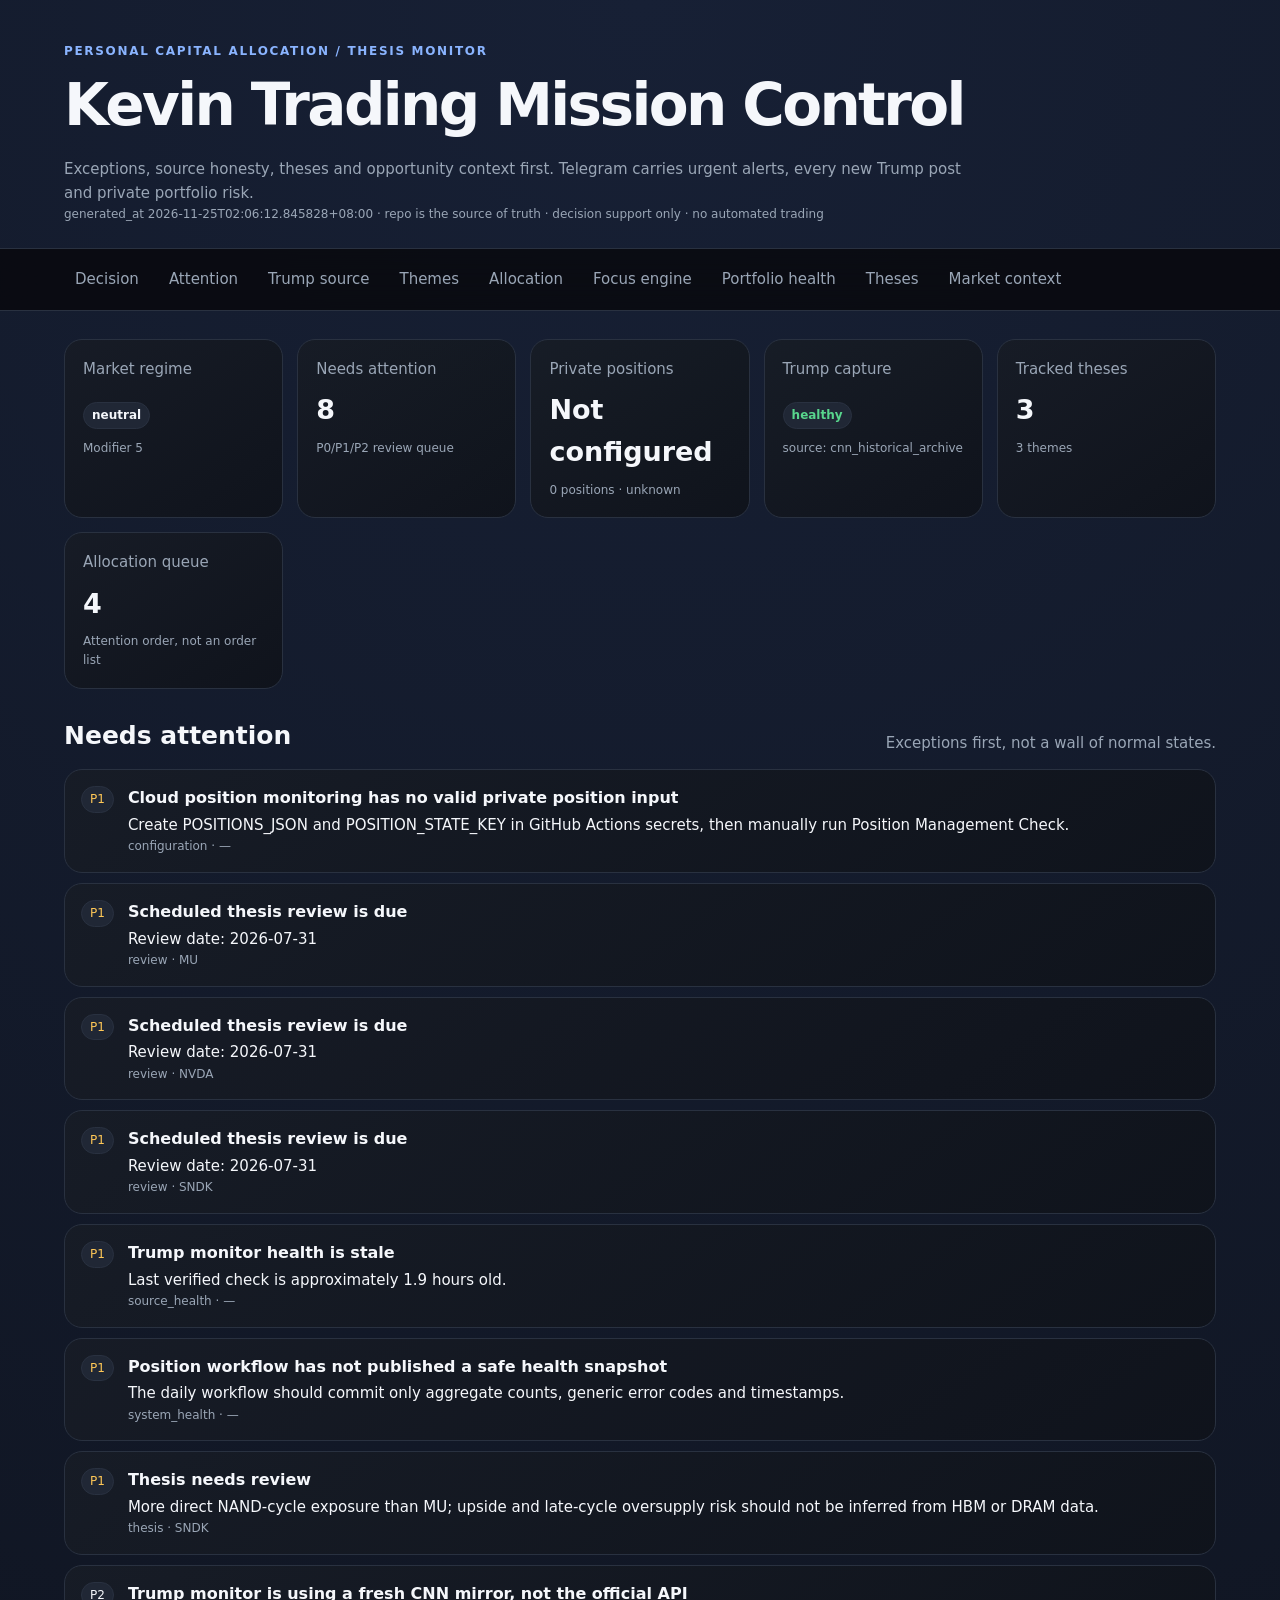
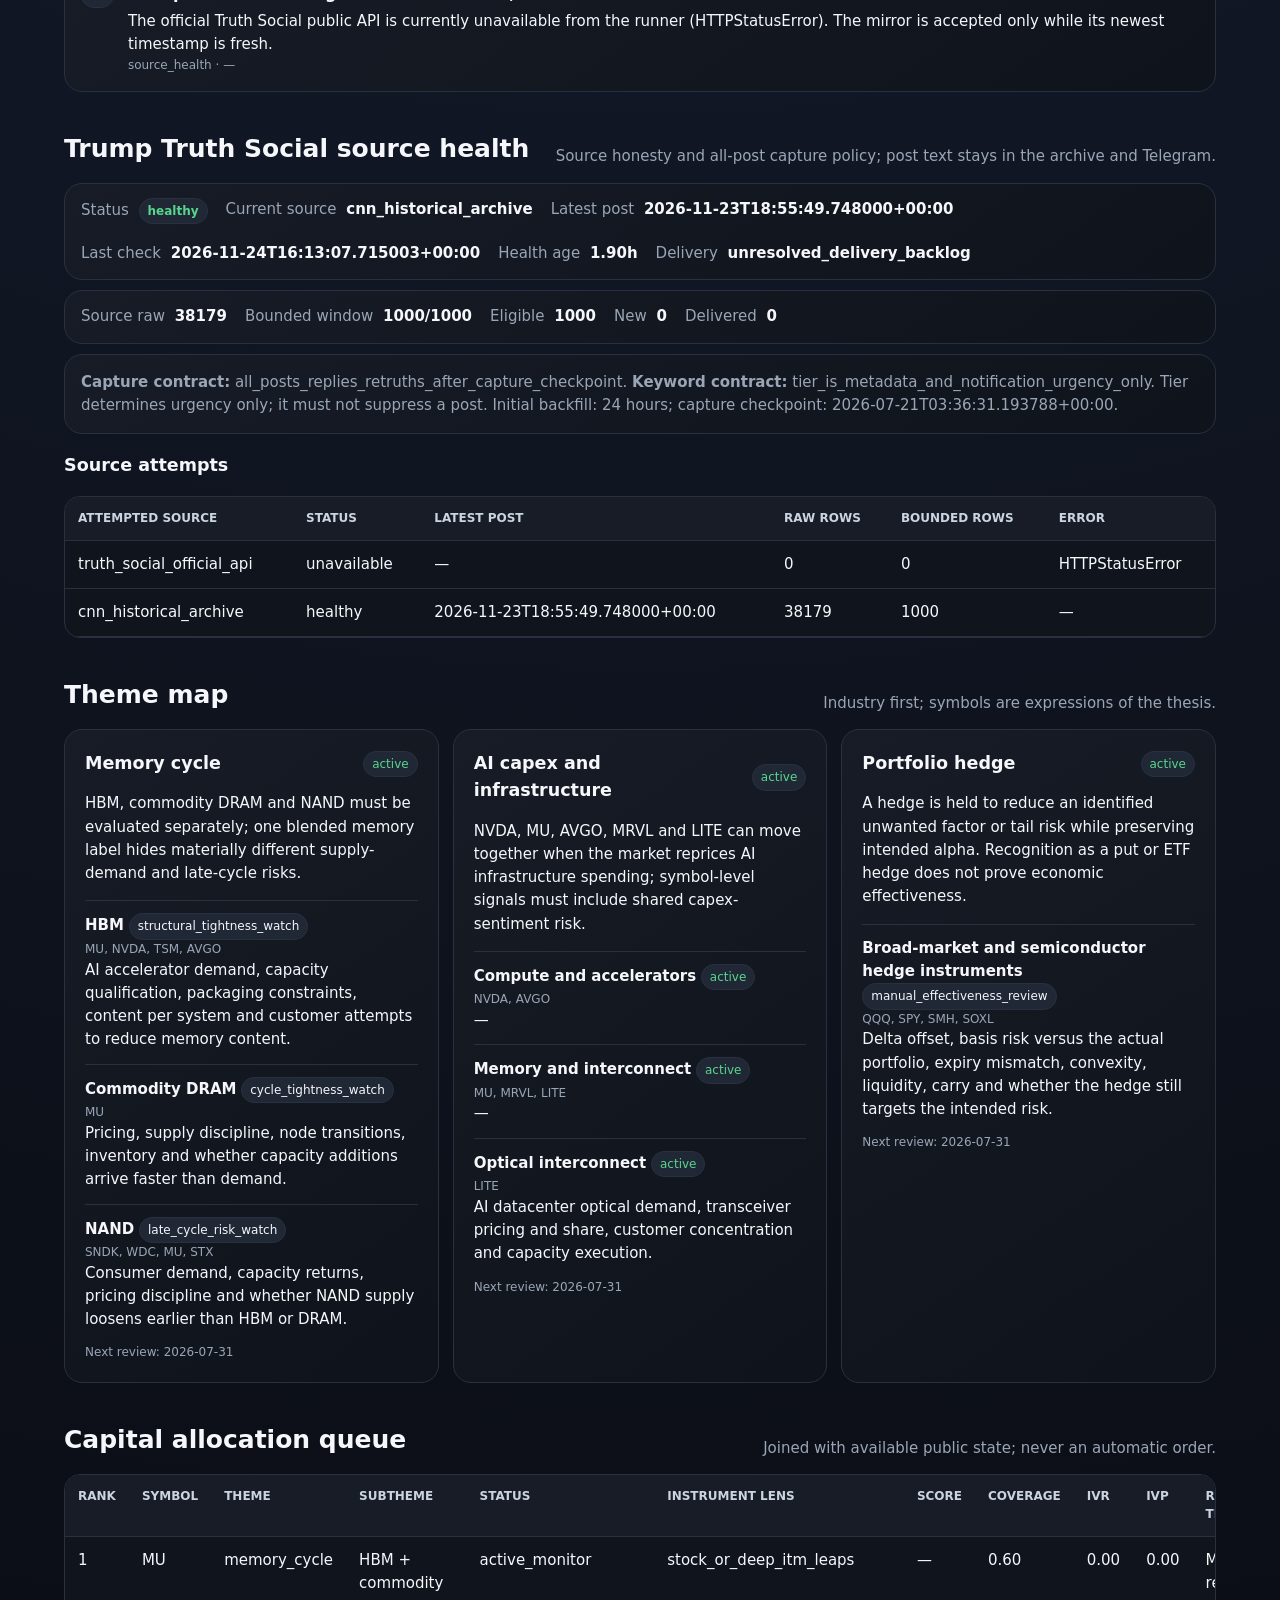
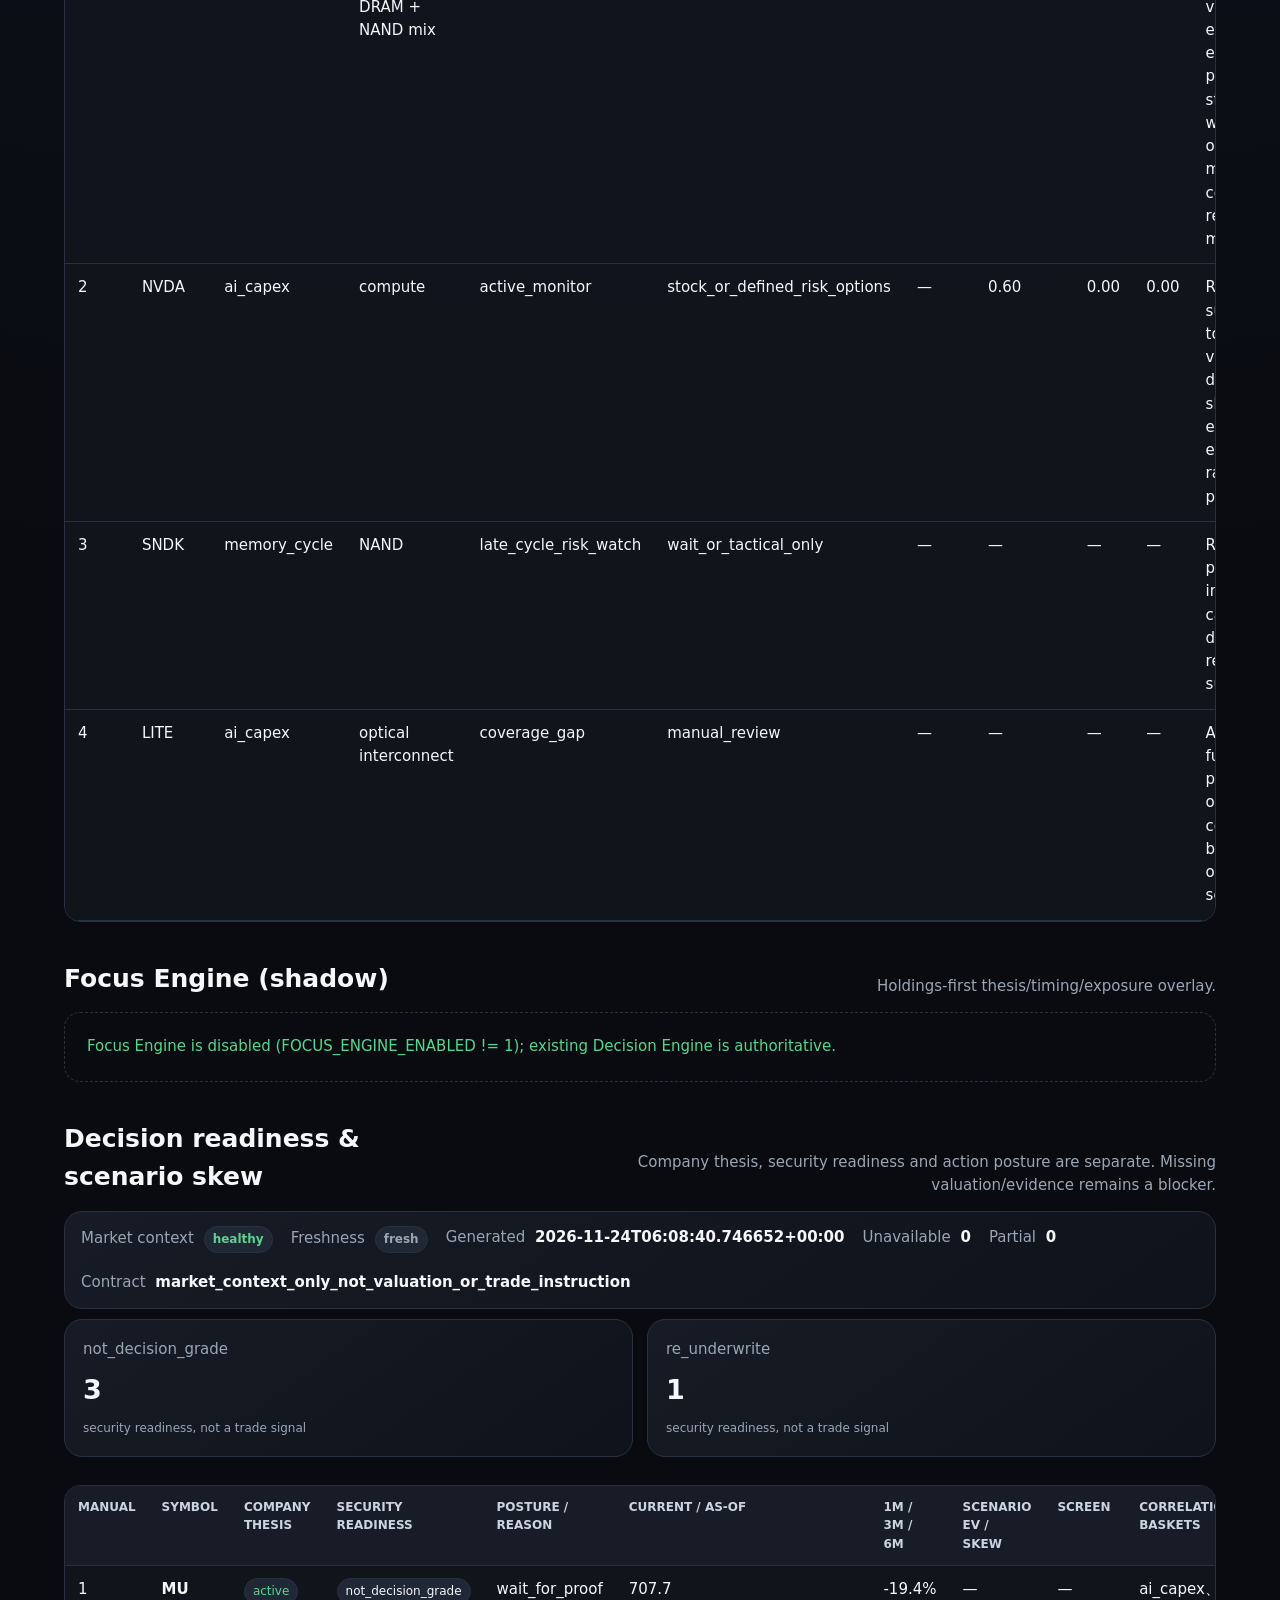
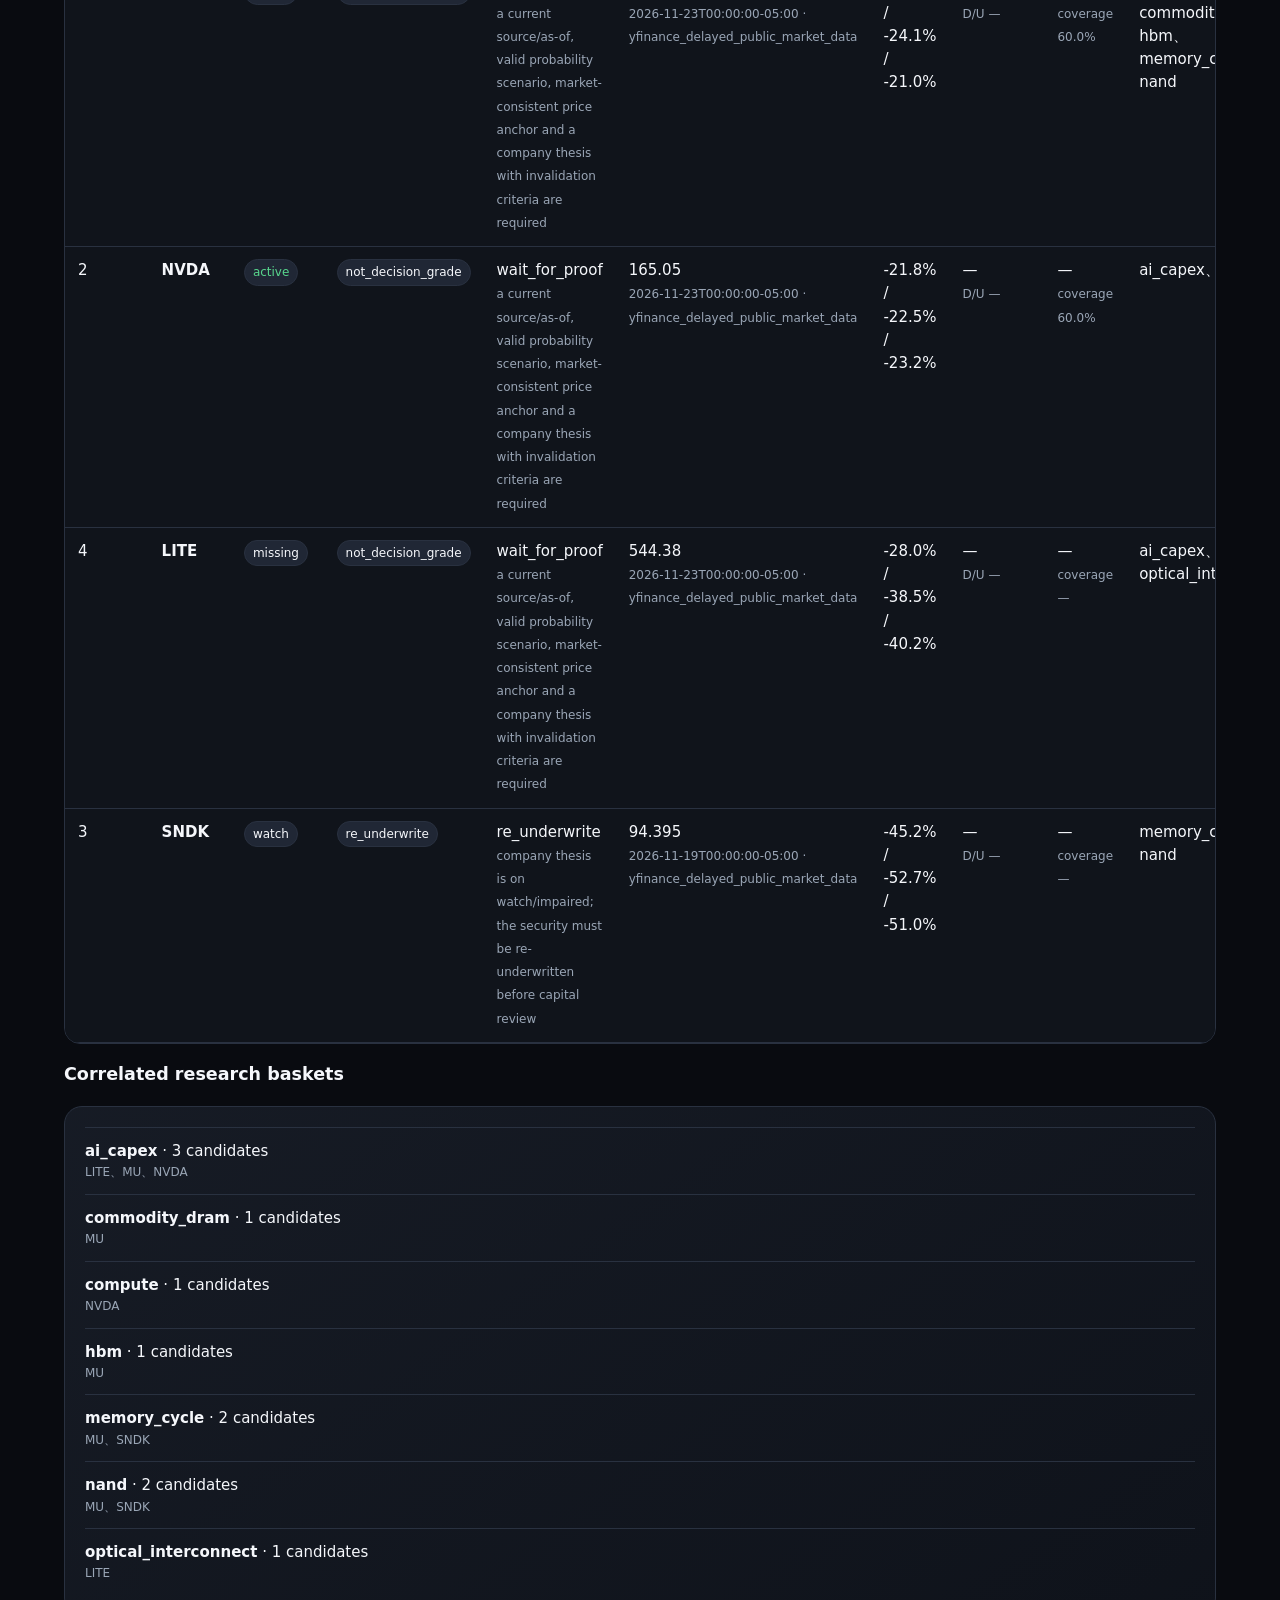
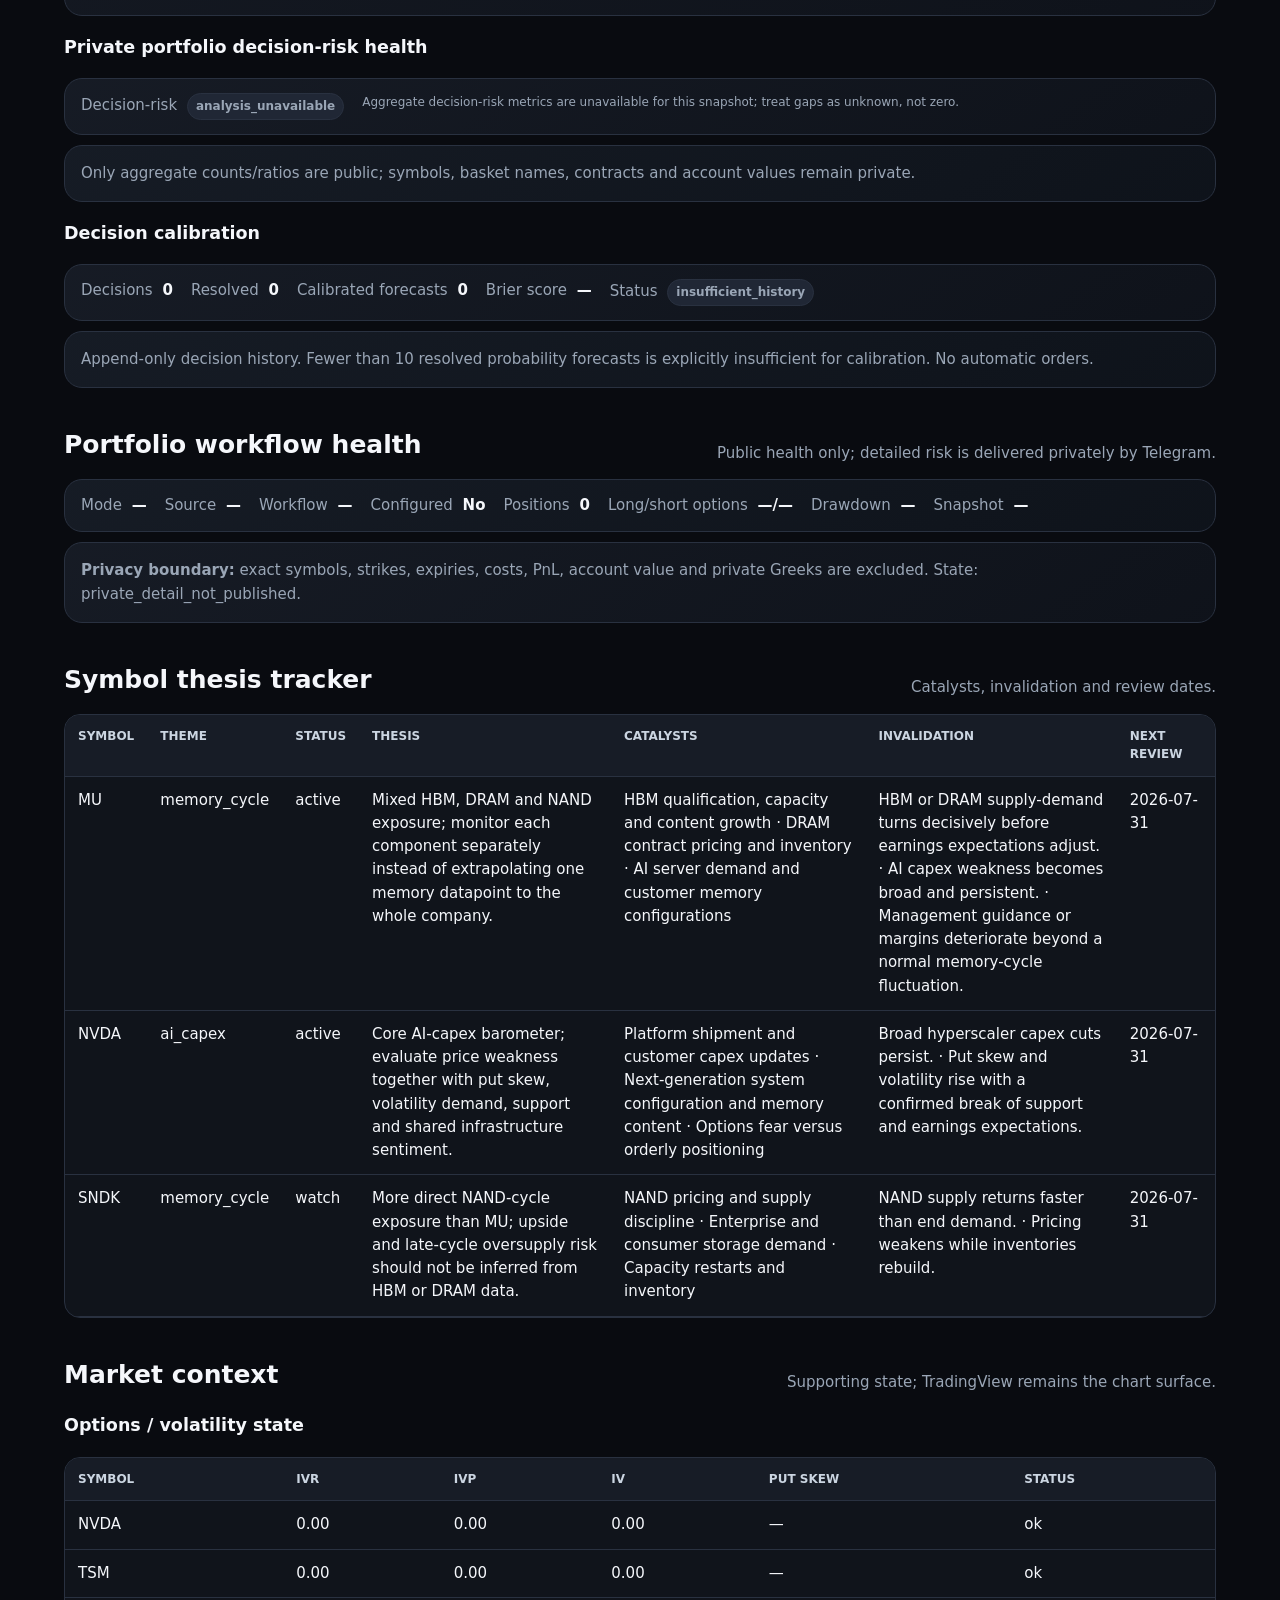
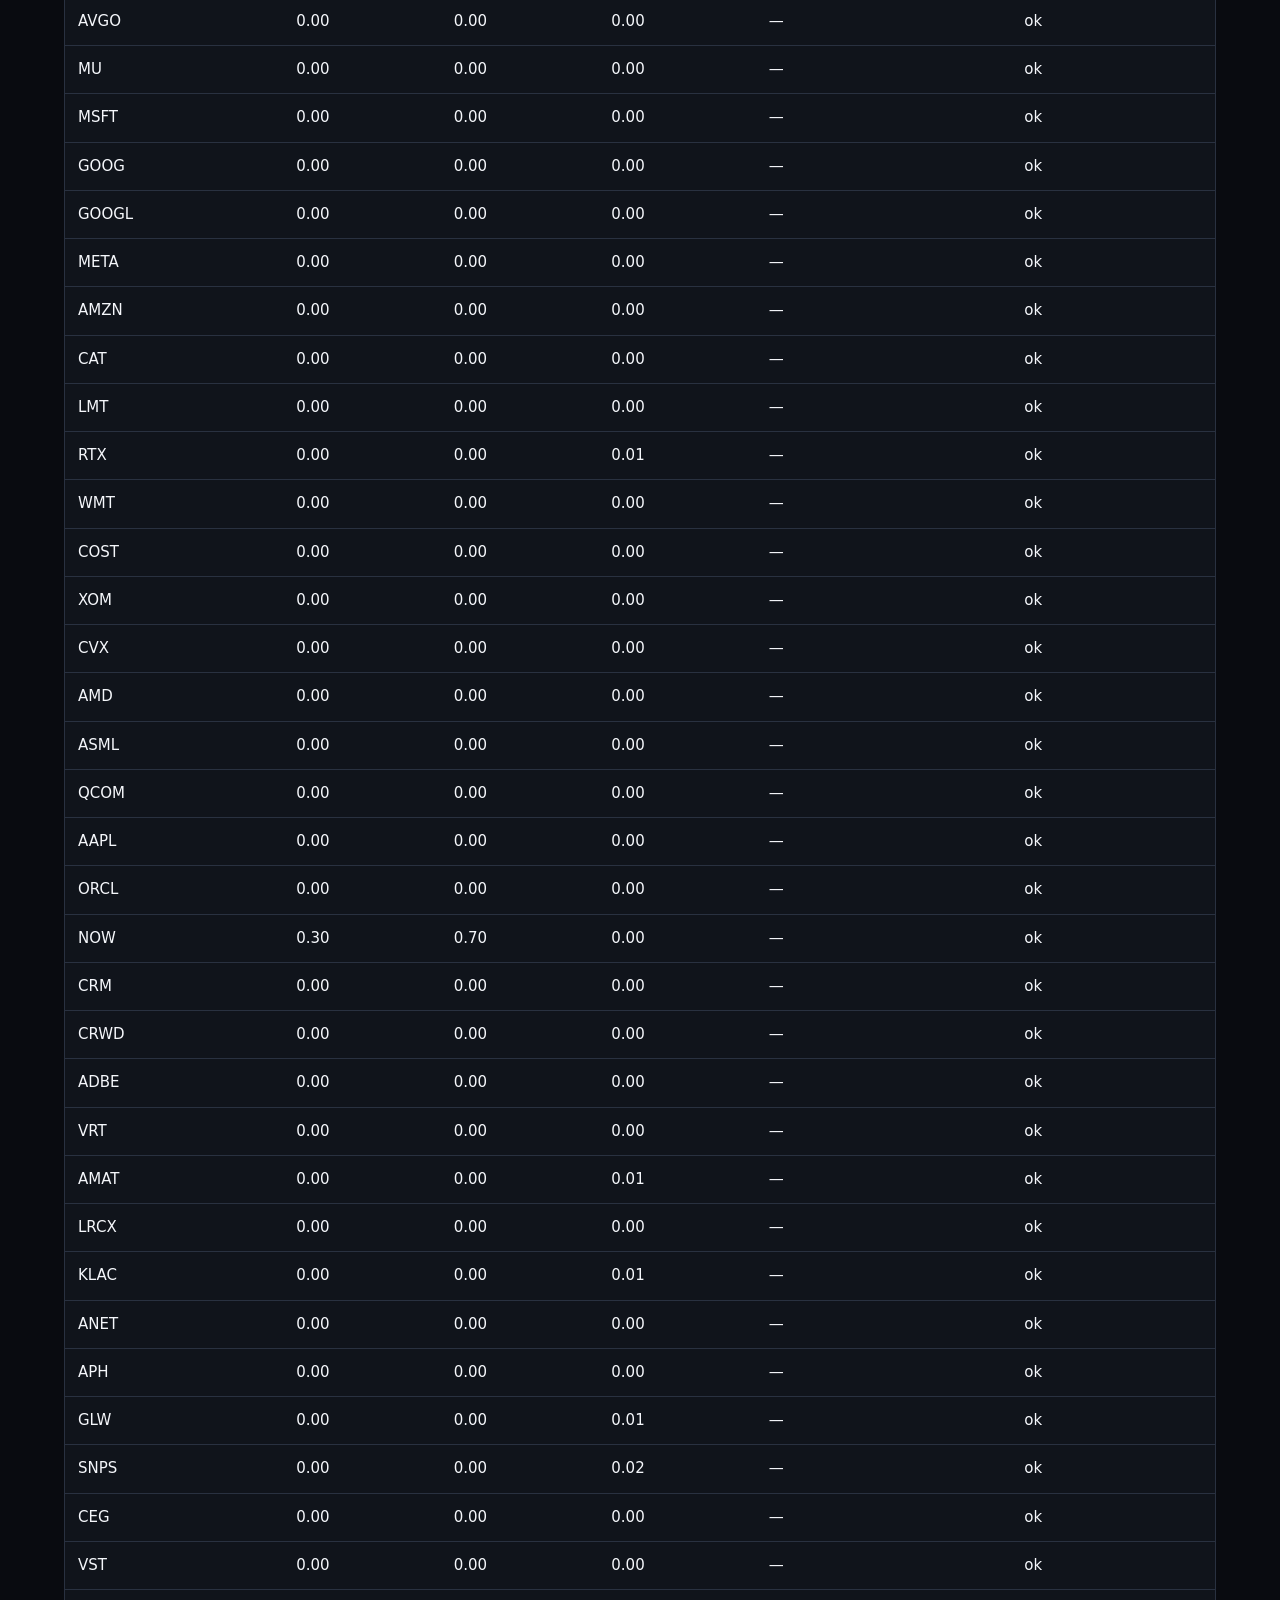
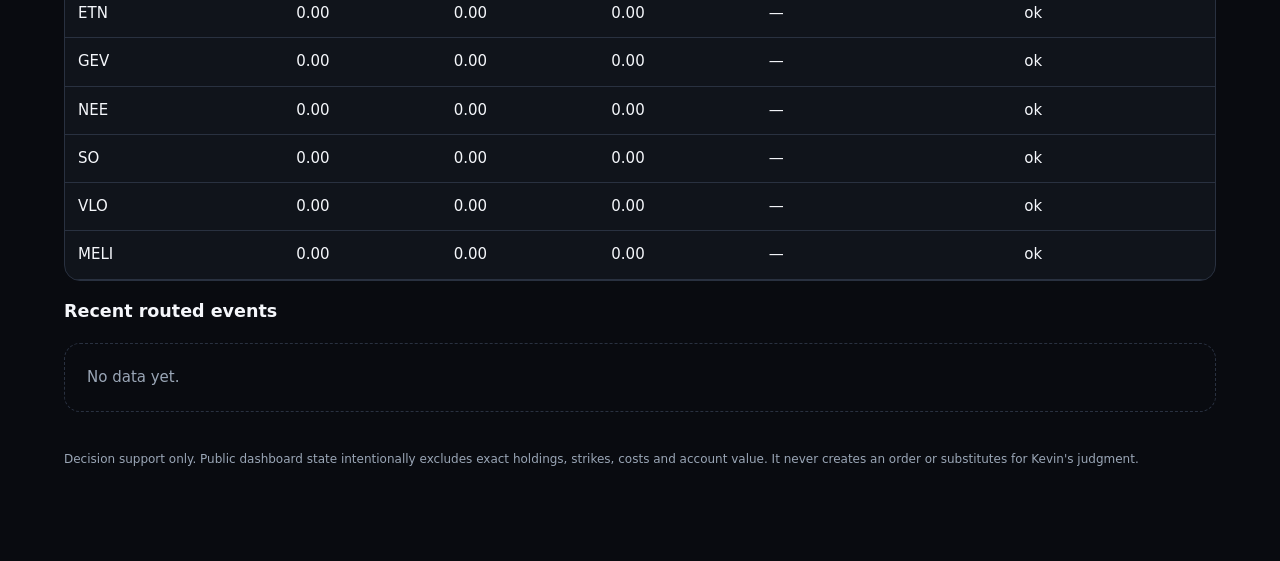
==== public/dashboard/index.html @ 5d6a6e10 "dashboard: Dashboard Build [skip ci]" ====
<!doctype html>
<html lang="zh-Hant"><head><meta charset="utf-8"><meta name="viewport" content="width=device-width,initial-scale=1">
<title>Kevin Trading Mission Control</title><style>
:root{color-scheme:dark;--bg:#090b10;--panel:#11151d;--panel2:#171c26;--line:#293140;--text:#f5f7fb;--muted:#9aa6b6;--accent:#8ab4ff;--red:#ff6b7a;--amber:#ffc857;--green:#58d68d}*{box-sizing:border-box}body{margin:0;background:radial-gradient(circle at top,#172035 0,#090b10 38%);color:var(--text);font:15px/1.55 Inter,ui-sans-serif,system-ui,-apple-system,BlinkMacSystemFont,"Segoe UI",sans-serif}header{padding:42px max(24px,5vw) 24px;border-bottom:1px solid var(--line)}header h1{font-size:clamp(30px,5vw,58px);letter-spacing:-.045em;margin:0 0 8px}.kicker{color:var(--accent);font-weight:700;text-transform:uppercase;letter-spacing:.14em;font-size:12px}.subtitle{color:var(--muted);max-width:900px}.meta,.muted,.attention-meta{color:var(--muted);font-size:12px}nav{position:sticky;top:0;z-index:5;display:flex;gap:8px;overflow:auto;padding:12px max(24px,5vw);background:rgba(9,11,16,.9);backdrop-filter:blur(18px);border-bottom:1px solid var(--line)}nav a{color:var(--muted);text-decoration:none;padding:7px 11px;border-radius:999px;white-space:nowrap}nav a:hover{color:var(--text);background:var(--panel2)}main{padding:28px max(24px,5vw) 80px}.cards{display:grid;grid-template-columns:repeat(auto-fit,minmax(190px,1fr));gap:14px;margin-bottom:28px}.card,.theme-card,.attention-item,.account-strip,.privacy-note{background:linear-gradient(145deg,rgba(23,28,38,.95),rgba(15,19,27,.95));border:1px solid var(--line);border-radius:18px}.card{padding:18px}.card-label,.card-note{color:var(--muted)}.card-value{font-size:27px;font-weight:750;margin:8px 0}.card-note{font-size:12px}section{margin:24px 0 38px;scroll-margin-top:80px}.section-head{display:flex;align-items:end;justify-content:space-between;gap:24px;margin-bottom:14px}.section-head h2{font-size:25px;margin:0}.section-head p{margin:0;color:var(--muted);text-align:right}.attention-list{display:grid;gap:10px}.attention-item{display:grid;grid-template-columns:auto 1fr;gap:14px;padding:16px}.attention-title{font-weight:750;font-size:16px}.attention-detail{margin-top:3px}.badge{display:inline-flex;border:1px solid var(--line);border-radius:999px;padding:3px 8px;font-size:12px;background:#202735}.badge.p0,.badge.failed,.badge.broken,.badge.unavailable{color:var(--red)}.badge.p1,.badge.degraded,.badge.stale{color:var(--amber)}.badge.active,.badge.healthy,.badge.risk-on{color:var(--green)}.theme-grid{display:grid;grid-template-columns:repeat(auto-fit,minmax(300px,1fr));gap:14px}.theme-card{padding:20px}.theme-title{display:flex;justify-content:space-between;align-items:center;gap:12px}.theme-title h3{margin:0}.subtheme{border-top:1px solid var(--line);padding:12px 0}.table-wrap{overflow:auto;border:1px solid var(--line);border-radius:16px;background:rgba(17,21,29,.92)}table{width:100%;border-collapse:collapse;min-width:900px}th,td{padding:12px 13px;border-bottom:1px solid var(--line);text-align:left;vertical-align:top}th{position:sticky;top:0;background:#171c26;color:#cbd5e1;font-size:12px;text-transform:uppercase}td{max-width:380px}.empty,.ok-state{padding:22px;border:1px dashed var(--line);border-radius:16px;color:var(--muted)}.ok-state{color:var(--green)}.account-strip{display:flex;flex-wrap:wrap;gap:18px;padding:14px 16px;margin-bottom:10px}.account-strip span{color:var(--muted)}.account-strip strong{color:var(--text);margin-left:5px}.privacy-note{padding:16px;margin-top:10px;color:var(--muted)}@media(max-width:760px){.section-head{align-items:start;flex-direction:column}.section-head p{text-align:left}.cards{grid-template-columns:1fr}.card-value{font-size:22px}}
</style></head><body>
<header><div class="kicker">Personal capital allocation / thesis monitor</div><h1>Kevin Trading Mission Control</h1>
<div class="subtitle">Exceptions, source honesty, theses and opportunity context first. Telegram carries urgent alerts, every new Trump post and private portfolio risk.</div>
<div class="meta">generated_at 2026-11-25T02:06:12.845828+08:00 · repo is the source of truth · decision support only · no automated trading</div></header>
<nav><a href="#decision">Decision</a><a href="#attention">Attention</a><a href="#trump">Trump source</a><a href="#themes">Themes</a><a href="#allocation">Allocation</a><a href="#focus">Focus engine</a><a href="#positions">Portfolio health</a><a href="#theses">Theses</a><a href="#context">Market context</a></nav>
<main><div class="cards"><article class="card"><div class="card-label">Market regime</div><div class="card-value"><span class="badge neutral">neutral</span></div><div class="card-note">Modifier 5</div></article><article class="card"><div class="card-label">Needs attention</div><div class="card-value">8</div><div class="card-note">P0/P1/P2 review queue</div></article><article class="card"><div class="card-label">Private positions</div><div class="card-value">Not configured</div><div class="card-note">0 positions · unknown</div></article><article class="card"><div class="card-label">Trump capture</div><div class="card-value"><span class="badge healthy">healthy</span></div><div class="card-note">source: cnn_historical_archive</div></article><article class="card"><div class="card-label">Tracked theses</div><div class="card-value">3</div><div class="card-note">3 themes</div></article><article class="card"><div class="card-label">Allocation queue</div><div class="card-value">4</div><div class="card-note">Attention order, not an order list</div></article></div><section id="attention"><div class="section-head"><h2>Needs attention</h2><p>Exceptions first, not a wall of normal states.</p></div><div class="attention-list"><article class="attention-item"><div><span class="badge p1">P1</span></div><div class="attention-copy"><div class="attention-title">Cloud position monitoring has no valid private position input</div><div class="attention-detail">Create POSITIONS_JSON and POSITION_STATE_KEY in GitHub Actions secrets, then manually run Position Management Check.</div><div class="attention-meta">configuration · —</div></div></article><article class="attention-item"><div><span class="badge p1">P1</span></div><div class="attention-copy"><div class="attention-title">Scheduled thesis review is due</div><div class="attention-detail">Review date: 2026-07-31</div><div class="attention-meta">review · MU</div></div></article><article class="attention-item"><div><span class="badge p1">P1</span></div><div class="attention-copy"><div class="attention-title">Scheduled thesis review is due</div><div class="attention-detail">Review date: 2026-07-31</div><div class="attention-meta">review · NVDA</div></div></article><article class="attention-item"><div><span class="badge p1">P1</span></div><div class="attention-copy"><div class="attention-title">Scheduled thesis review is due</div><div class="attention-detail">Review date: 2026-07-31</div><div class="attention-meta">review · SNDK</div></div></article><article class="attention-item"><div><span class="badge p1">P1</span></div><div class="attention-copy"><div class="attention-title">Trump monitor health is stale</div><div class="attention-detail">Last verified check is approximately 1.9 hours old.</div><div class="attention-meta">source_health · —</div></div></article><article class="attention-item"><div><span class="badge p1">P1</span></div><div class="attention-copy"><div class="attention-title">Position workflow has not published a safe health snapshot</div><div class="attention-detail">The daily workflow should commit only aggregate counts, generic error codes and timestamps.</div><div class="attention-meta">system_health · —</div></div></article><article class="attention-item"><div><span class="badge p1">P1</span></div><div class="attention-copy"><div class="attention-title">Thesis needs review</div><div class="attention-detail">More direct NAND-cycle exposure than MU; upside and late-cycle oversupply risk should not be inferred from HBM or DRAM data.</div><div class="attention-meta">thesis · SNDK</div></div></article><article class="attention-item"><div><span class="badge p2">P2</span></div><div class="attention-copy"><div class="attention-title">Trump monitor is using a fresh CNN mirror, not the official API</div><div class="attention-detail">The official Truth Social public API is currently unavailable from the runner (HTTPStatusError). The mirror is accepted only while its newest timestamp is fresh.</div><div class="attention-meta">source_health · —</div></div></article></div></section><section id="trump"><div class="section-head"><h2>Trump Truth Social source health</h2><p>Source honesty and all-post capture policy; post text stays in the archive and Telegram.</p></div><div class="account-strip"><span>Status <strong><span class="badge healthy">healthy</span></strong></span><span>Current source <strong>cnn_historical_archive</strong></span><span>Latest post <strong>2026-11-23T18:55:49.748000+00:00</strong></span><span>Last check <strong>2026-11-24T16:13:07.715003+00:00</strong></span><span>Health age <strong>1.90h</strong></span><span>Delivery <strong>unresolved_delivery_backlog</strong></span></div><div class="account-strip"><span>Source raw <strong>38179</strong></span><span>Bounded window <strong>1000/1000</strong></span><span>Eligible <strong>1000</strong></span><span>New <strong>0</strong></span><span>Delivered <strong>0</strong></span></div><div class="privacy-note"><strong>Capture contract:</strong> all_posts_replies_retruths_after_capture_checkpoint. <strong>Keyword contract:</strong> tier_is_metadata_and_notification_urgency_only. Tier determines urgency only; it must not suppress a post. Initial backfill: 24 hours; capture checkpoint: 2026-07-21T03:36:31.193788+00:00.</div><h3>Source attempts</h3><div class="table-wrap"><table><thead><tr><th>Attempted source</th><th>Status</th><th>Latest post</th><th>Raw rows</th><th>Bounded rows</th><th>Error</th></tr></thead><tbody><tr><td>truth_social_official_api</td><td>unavailable</td><td>—</td><td>0</td><td>0</td><td>HTTPStatusError</td></tr><tr><td>cnn_historical_archive</td><td>healthy</td><td>2026-11-23T18:55:49.748000+00:00</td><td>38179</td><td>1000</td><td>—</td></tr></tbody></table></div></section><section id="themes"><div class="section-head"><h2>Theme map</h2><p>Industry first; symbols are expressions of the thesis.</p></div><div class="theme-grid"><article class="theme-card"><div class="theme-title"><h3>Memory cycle</h3><span class="badge active">active</span></div><p>HBM, commodity DRAM and NAND must be evaluated separately; one blended memory label hides materially different supply-demand and late-cycle risks.</p><div class="subtheme"><div><strong>HBM</strong> <span class="badge structural-tightness-watch">structural_tightness_watch</span></div><div class="muted">MU, NVDA, TSM, AVGO</div><div>AI accelerator demand, capacity qualification, packaging constraints, content per system and customer attempts to reduce memory content.</div></div><div class="subtheme"><div><strong>Commodity DRAM</strong> <span class="badge cycle-tightness-watch">cycle_tightness_watch</span></div><div class="muted">MU</div><div>Pricing, supply discipline, node transitions, inventory and whether capacity additions arrive faster than demand.</div></div><div class="subtheme"><div><strong>NAND</strong> <span class="badge late-cycle-risk-watch">late_cycle_risk_watch</span></div><div class="muted">SNDK, WDC, MU, STX</div><div>Consumer demand, capacity returns, pricing discipline and whether NAND supply loosens earlier than HBM or DRAM.</div></div><div class="muted">Next review: 2026-07-31</div></article><article class="theme-card"><div class="theme-title"><h3>AI capex and infrastructure</h3><span class="badge active">active</span></div><p>NVDA, MU, AVGO, MRVL and LITE can move together when the market reprices AI infrastructure spending; symbol-level signals must include shared capex-sentiment risk.</p><div class="subtheme"><div><strong>Compute and accelerators</strong> <span class="badge active">active</span></div><div class="muted">NVDA, AVGO</div><div>—</div></div><div class="subtheme"><div><strong>Memory and interconnect</strong> <span class="badge active">active</span></div><div class="muted">MU, MRVL, LITE</div><div>—</div></div><div class="subtheme"><div><strong>Optical interconnect</strong> <span class="badge active">active</span></div><div class="muted">LITE</div><div>AI datacenter optical demand, transceiver pricing and share, customer concentration and capacity execution.</div></div><div class="muted">Next review: 2026-07-31</div></article><article class="theme-card"><div class="theme-title"><h3>Portfolio hedge</h3><span class="badge active">active</span></div><p>A hedge is held to reduce an identified unwanted factor or tail risk while preserving intended alpha. Recognition as a put or ETF hedge does not prove economic effectiveness.</p><div class="subtheme"><div><strong>Broad-market and semiconductor hedge instruments</strong> <span class="badge manual-effectiveness-review">manual_effectiveness_review</span></div><div class="muted">QQQ, SPY, SMH, SOXL</div><div>Delta offset, basis risk versus the actual portfolio, expiry mismatch, convexity, liquidity, carry and whether the hedge still targets the intended risk.</div></div><div class="muted">Next review: 2026-07-31</div></article></div></section><section id="allocation"><div class="section-head"><h2>Capital allocation queue</h2><p>Joined with available public state; never an automatic order.</p></div><div class="table-wrap"><table><thead><tr><th>Rank</th><th>Symbol</th><th>Theme</th><th>Subtheme</th><th>Status</th><th>Instrument lens</th><th>Score</th><th>Coverage</th><th>IVR</th><th>IVP</th><th>Review trigger</th><th>Invalidation</th></tr></thead><tbody><tr><td>1</td><td>MU</td><td>memory_cycle</td><td>HBM + commodity DRAM + NAND mix</td><td>active_monitor</td><td>stock_or_deep_itm_leaps</td><td>—</td><td>0.60</td><td>0.00</td><td>0.00</td><td>Manual review of valuation, earnings expectations, price structure and whether options-market fear confirms or rejects the move.</td><td>HBM/DRAM supply-demand or AI-capex assumptions deteriorate materially.</td></tr><tr><td>2</td><td>NVDA</td><td>ai_capex</td><td>compute</td><td>active_monitor</td><td>stock_or_defined_risk_options</td><td>—</td><td>0.60</td><td>0.00</td><td>0.00</td><td>Review price support together with volatility demand, put skew and earnings expectations rather than price alone.</td><td>Broad, persistent capex cuts or a confirmed options-fear and earnings breakdown.</td></tr><tr><td>3</td><td>SNDK</td><td>memory_cycle</td><td>NAND</td><td>late_cycle_risk_watch</td><td>wait_or_tactical_only</td><td>—</td><td>—</td><td>—</td><td>—</td><td>Require NAND pricing, inventory and capacity discipline to remain supportive.</td><td>Capacity returns faster than demand and NAND pricing weakens.</td></tr><tr><td>4</td><td>LITE</td><td>ai_capex</td><td>optical interconnect</td><td>coverage_gap</td><td>manual_review</td><td>—</td><td>—</td><td>—</td><td>—</td><td>Add complete fundamentals, price and options coverage before relying on monitor scores.</td><td>AI optical demand or company execution deteriorates.</td></tr></tbody></table></div></section><section id="focus"><div class="section-head"><h2>Focus Engine (shadow)</h2><p>Holdings-first thesis/timing/exposure overlay.</p></div><div class="ok-state">Focus Engine is disabled (FOCUS_ENGINE_ENABLED != 1); existing Decision Engine is authoritative.</div></section><!-- decision-layer:start --><section id="decision"><div class="section-head"><h2>Decision readiness & scenario skew</h2><p>Company thesis, security readiness and action posture are separate. Missing valuation/evidence remains a blocker.</p></div><div class="account-strip"><span>Market context <strong><span class="badge healthy">healthy</span></strong></span><span>Freshness <strong><span class="badge fresh">fresh</span></strong></span><span>Generated <strong>2026-11-24T06:08:40.746652+00:00</strong></span><span>Unavailable <strong>0</strong></span><span>Partial <strong>0</strong></span><span>Contract <strong>market_context_only_not_valuation_or_trade_instruction</strong></span></div><div class="cards"><article class="card"><div class="card-label">not_decision_grade</div><div class="card-value">3</div><div class="card-note">security readiness, not a trade signal</div></article><article class="card"><div class="card-label">re_underwrite</div><div class="card-value">1</div><div class="card-note">security readiness, not a trade signal</div></article></div><div class="table-wrap"><table><thead><tr><th>Manual</th><th>Symbol</th><th>Company thesis</th><th>Security readiness</th><th>Posture / reason</th><th>Current / as-of</th><th>1M / 3M / 6M</th><th>Scenario EV / skew</th><th>Screen</th><th>Correlation baskets</th><th>Blocking gaps</th></tr></thead><tbody><tr><td>1</td><td><strong>MU</strong></td><td><span class="badge active">active</span></td><td><span class="badge not-decision-grade">not_decision_grade</span></td><td>wait_for_proof<br><span class="muted">a current source/as-of, valid probability scenario, market-consistent price anchor and a company thesis with invalidation criteria are required</span></td><td>707.7<br><span class="muted">2026-11-23T00:00:00-05:00 · yfinance_delayed_public_market_data</span></td><td>-19.4% / -24.1% / -21.0%</td><td>—<br><span class="muted">D/U —</span></td><td>—<br><span class="muted">coverage 60.0%</span></td><td>ai_capex、commodity_dram、hbm、memory_cycle、nand</td><td>catalyst_not_future、complete_screen_score_missing、evidence_quality_not_reviewable、evidence_stale_vs_market、scenario_missing、threshold_origin_unapproved、watchlist_coverage_below_80pct</td></tr><tr><td>2</td><td><strong>NVDA</strong></td><td><span class="badge active">active</span></td><td><span class="badge not-decision-grade">not_decision_grade</span></td><td>wait_for_proof<br><span class="muted">a current source/as-of, valid probability scenario, market-consistent price anchor and a company thesis with invalidation criteria are required</span></td><td>165.05<br><span class="muted">2026-11-23T00:00:00-05:00 · yfinance_delayed_public_market_data</span></td><td>-21.8% / -22.5% / -23.2%</td><td>—<br><span class="muted">D/U —</span></td><td>—<br><span class="muted">coverage 60.0%</span></td><td>ai_capex、compute</td><td>catalyst_not_future、complete_screen_score_missing、evidence_quality_not_reviewable、evidence_stale_vs_market、scenario_missing、threshold_origin_unapproved、watchlist_coverage_below_80pct</td></tr><tr><td>4</td><td><strong>LITE</strong></td><td><span class="badge missing">missing</span></td><td><span class="badge not-decision-grade">not_decision_grade</span></td><td>wait_for_proof<br><span class="muted">a current source/as-of, valid probability scenario, market-consistent price anchor and a company thesis with invalidation criteria are required</span></td><td>544.38<br><span class="muted">2026-11-23T00:00:00-05:00 · yfinance_delayed_public_market_data</span></td><td>-28.0% / -38.5% / -40.2%</td><td>—<br><span class="muted">D/U —</span></td><td>—<br><span class="muted">coverage —</span></td><td>ai_capex、optical_interconnect</td><td>catalyst_not_future、complete_screen_score_missing、evidence_quality_not_reviewable、evidence_stale_vs_market、scenario_missing、symbol_thesis_missing、thesis_invalidation_missing、thesis_next_review_missing、threshold_origin_unapproved、watchlist_coverage_missing</td></tr><tr><td>3</td><td><strong>SNDK</strong></td><td><span class="badge watch">watch</span></td><td><span class="badge re-underwrite">re_underwrite</span></td><td>re_underwrite<br><span class="muted">company thesis is on watch/impaired; the security must be re-underwritten before capital review</span></td><td>94.395<br><span class="muted">2026-11-19T00:00:00-05:00 · yfinance_delayed_public_market_data</span></td><td>-45.2% / -52.7% / -51.0%</td><td>—<br><span class="muted">D/U —</span></td><td>—<br><span class="muted">coverage —</span></td><td>memory_cycle、nand</td><td>catalyst_not_future、complete_screen_score_missing、evidence_quality_not_reviewable、evidence_stale_vs_market、scenario_missing、threshold_origin_unapproved、watchlist_coverage_missing</td></tr></tbody></table></div><h3>Correlated research baskets</h3><div class="theme-card"><div class="subtheme"><strong>ai_capex</strong> · 3 candidates<div class="muted">LITE、MU、NVDA</div></div><div class="subtheme"><strong>commodity_dram</strong> · 1 candidates<div class="muted">MU</div></div><div class="subtheme"><strong>compute</strong> · 1 candidates<div class="muted">NVDA</div></div><div class="subtheme"><strong>hbm</strong> · 1 candidates<div class="muted">MU</div></div><div class="subtheme"><strong>memory_cycle</strong> · 2 candidates<div class="muted">MU、SNDK</div></div><div class="subtheme"><strong>nand</strong> · 2 candidates<div class="muted">MU、SNDK</div></div><div class="subtheme"><strong>optical_interconnect</strong> · 1 candidates<div class="muted">LITE</div></div></div><h3>Private portfolio decision-risk health</h3><div class="account-strip"><span>Decision-risk <strong><span class="badge analysis-unavailable">analysis_unavailable</span></strong></span><span class="muted">Aggregate decision-risk metrics are unavailable for this snapshot; treat gaps as unknown, not zero.</span></div><div class="privacy-note">Only aggregate counts/ratios are public; symbols, basket names, contracts and account values remain private.</div><h3>Decision calibration</h3><div class="account-strip"><span>Decisions <strong>0</strong></span><span>Resolved <strong>0</strong></span><span>Calibrated forecasts <strong>0</strong></span><span>Brier score <strong>—</strong></span><span>Status <strong><span class="badge insufficient-history">insufficient_history</span></strong></span></div><div class="privacy-note">Append-only decision history. Fewer than 10 resolved probability forecasts is explicitly insufficient for calibration. No automatic orders.</div></section><!-- decision-layer:end --><section id="positions"><div class="section-head"><h2>Portfolio workflow health</h2><p>Public health only; detailed risk is delivered privately by Telegram.</p></div><div class="account-strip"><span>Mode <strong>—</strong></span><span>Source <strong>—</strong></span><span>Workflow <strong>—</strong></span><span>Configured <strong>No</strong></span><span>Positions <strong>0</strong></span><span>Long/short options <strong>—/—</strong></span><span>Drawdown <strong>—</strong></span><span>Snapshot <strong>—</strong></span></div><div class="privacy-note"><strong>Privacy boundary:</strong> exact symbols, strikes, expiries, costs, PnL, account value and private Greeks are excluded. State: private_detail_not_published.</div></section><section id="theses"><div class="section-head"><h2>Symbol thesis tracker</h2><p>Catalysts, invalidation and review dates.</p></div><div class="table-wrap"><table><thead><tr><th>Symbol</th><th>Theme</th><th>Status</th><th>Thesis</th><th>Catalysts</th><th>Invalidation</th><th>Next review</th></tr></thead><tbody><tr><td>MU</td><td>memory_cycle</td><td>active</td><td>Mixed HBM, DRAM and NAND exposure; monitor each component separately instead of extrapolating one memory datapoint to the whole company.</td><td>HBM qualification, capacity and content growth · DRAM contract pricing and inventory · AI server demand and customer memory configurations</td><td>HBM or DRAM supply-demand turns decisively before earnings expectations adjust. · AI capex weakness becomes broad and persistent. · Management guidance or margins deteriorate beyond a normal memory-cycle fluctuation.</td><td>2026-07-31</td></tr><tr><td>NVDA</td><td>ai_capex</td><td>active</td><td>Core AI-capex barometer; evaluate price weakness together with put skew, volatility demand, support and shared infrastructure sentiment.</td><td>Platform shipment and customer capex updates · Next-generation system configuration and memory content · Options fear versus orderly positioning</td><td>Broad hyperscaler capex cuts persist. · Put skew and volatility rise with a confirmed break of support and earnings expectations.</td><td>2026-07-31</td></tr><tr><td>SNDK</td><td>memory_cycle</td><td>watch</td><td>More direct NAND-cycle exposure than MU; upside and late-cycle oversupply risk should not be inferred from HBM or DRAM data.</td><td>NAND pricing and supply discipline · Enterprise and consumer storage demand · Capacity restarts and inventory</td><td>NAND supply returns faster than end demand. · Pricing weakens while inventories rebuild.</td><td>2026-07-31</td></tr></tbody></table></div></section><section id="context"><div class="section-head"><h2>Market context</h2><p>Supporting state; TradingView remains the chart surface.</p></div><h3>Options / volatility state</h3><div class="table-wrap"><table><thead><tr><th>Symbol</th><th>IVR</th><th>IVP</th><th>IV</th><th>Put skew</th><th>Status</th></tr></thead><tbody><tr><td>NVDA</td><td>0.00</td><td>0.00</td><td>0.00</td><td>—</td><td>ok</td></tr><tr><td>TSM</td><td>0.00</td><td>0.00</td><td>0.00</td><td>—</td><td>ok</td></tr><tr><td>AVGO</td><td>0.00</td><td>0.00</td><td>0.00</td><td>—</td><td>ok</td></tr><tr><td>MU</td><td>0.00</td><td>0.00</td><td>0.00</td><td>—</td><td>ok</td></tr><tr><td>MSFT</td><td>0.00</td><td>0.00</td><td>0.00</td><td>—</td><td>ok</td></tr><tr><td>GOOG</td><td>0.00</td><td>0.00</td><td>0.00</td><td>—</td><td>ok</td></tr><tr><td>GOOGL</td><td>0.00</td><td>0.00</td><td>0.00</td><td>—</td><td>ok</td></tr><tr><td>META</td><td>0.00</td><td>0.00</td><td>0.00</td><td>—</td><td>ok</td></tr><tr><td>AMZN</td><td>0.00</td><td>0.00</td><td>0.00</td><td>—</td><td>ok</td></tr><tr><td>CAT</td><td>0.00</td><td>0.00</td><td>0.00</td><td>—</td><td>ok</td></tr><tr><td>LMT</td><td>0.00</td><td>0.00</td><td>0.00</td><td>—</td><td>ok</td></tr><tr><td>RTX</td><td>0.00</td><td>0.00</td><td>0.01</td><td>—</td><td>ok</td></tr><tr><td>WMT</td><td>0.00</td><td>0.00</td><td>0.00</td><td>—</td><td>ok</td></tr><tr><td>COST</td><td>0.00</td><td>0.00</td><td>0.00</td><td>—</td><td>ok</td></tr><tr><td>XOM</td><td>0.00</td><td>0.00</td><td>0.00</td><td>—</td><td>ok</td></tr><tr><td>CVX</td><td>0.00</td><td>0.00</td><td>0.00</td><td>—</td><td>ok</td></tr><tr><td>AMD</td><td>0.00</td><td>0.00</td><td>0.00</td><td>—</td><td>ok</td></tr><tr><td>ASML</td><td>0.00</td><td>0.00</td><td>0.00</td><td>—</td><td>ok</td></tr><tr><td>QCOM</td><td>0.00</td><td>0.00</td><td>0.00</td><td>—</td><td>ok</td></tr><tr><td>AAPL</td><td>0.00</td><td>0.00</td><td>0.00</td><td>—</td><td>ok</td></tr><tr><td>ORCL</td><td>0.00</td><td>0.00</td><td>0.00</td><td>—</td><td>ok</td></tr><tr><td>NOW</td><td>0.30</td><td>0.70</td><td>0.00</td><td>—</td><td>ok</td></tr><tr><td>CRM</td><td>0.00</td><td>0.00</td><td>0.00</td><td>—</td><td>ok</td></tr><tr><td>CRWD</td><td>0.00</td><td>0.00</td><td>0.00</td><td>—</td><td>ok</td></tr><tr><td>ADBE</td><td>0.00</td><td>0.00</td><td>0.00</td><td>—</td><td>ok</td></tr><tr><td>VRT</td><td>0.00</td><td>0.00</td><td>0.00</td><td>—</td><td>ok</td></tr><tr><td>AMAT</td><td>0.00</td><td>0.00</td><td>0.01</td><td>—</td><td>ok</td></tr><tr><td>LRCX</td><td>0.00</td><td>0.00</td><td>0.00</td><td>—</td><td>ok</td></tr><tr><td>KLAC</td><td>0.00</td><td>0.00</td><td>0.01</td><td>—</td><td>ok</td></tr><tr><td>ANET</td><td>0.00</td><td>0.00</td><td>0.00</td><td>—</td><td>ok</td></tr><tr><td>APH</td><td>0.00</td><td>0.00</td><td>0.00</td><td>—</td><td>ok</td></tr><tr><td>GLW</td><td>0.00</td><td>0.00</td><td>0.01</td><td>—</td><td>ok</td></tr><tr><td>SNPS</td><td>0.00</td><td>0.00</td><td>0.02</td><td>—</td><td>ok</td></tr><tr><td>CEG</td><td>0.00</td><td>0.00</td><td>0.00</td><td>—</td><td>ok</td></tr><tr><td>VST</td><td>0.00</td><td>0.00</td><td>0.00</td><td>—</td><td>ok</td></tr><tr><td>ETN</td><td>0.00</td><td>0.00</td><td>0.00</td><td>—</td><td>ok</td></tr><tr><td>GEV</td><td>0.00</td><td>0.00</td><td>0.00</td><td>—</td><td>ok</td></tr><tr><td>NEE</td><td>0.00</td><td>0.00</td><td>0.00</td><td>—</td><td>ok</td></tr><tr><td>SO</td><td>0.00</td><td>0.00</td><td>0.00</td><td>—</td><td>ok</td></tr><tr><td>VLO</td><td>0.00</td><td>0.00</td><td>0.00</td><td>—</td><td>ok</td></tr><tr><td>MELI</td><td>0.00</td><td>0.00</td><td>0.00</td><td>—</td><td>ok</td></tr></tbody></table></div><h3>Recent routed events</h3><div class="empty">No data yet.</div></section><p class="meta">Decision support only. Public dashboard state intentionally excludes exact holdings, strikes, costs and account value. It never creates an order or substitutes for Kevin&#x27;s judgment.</p></main></body></html>
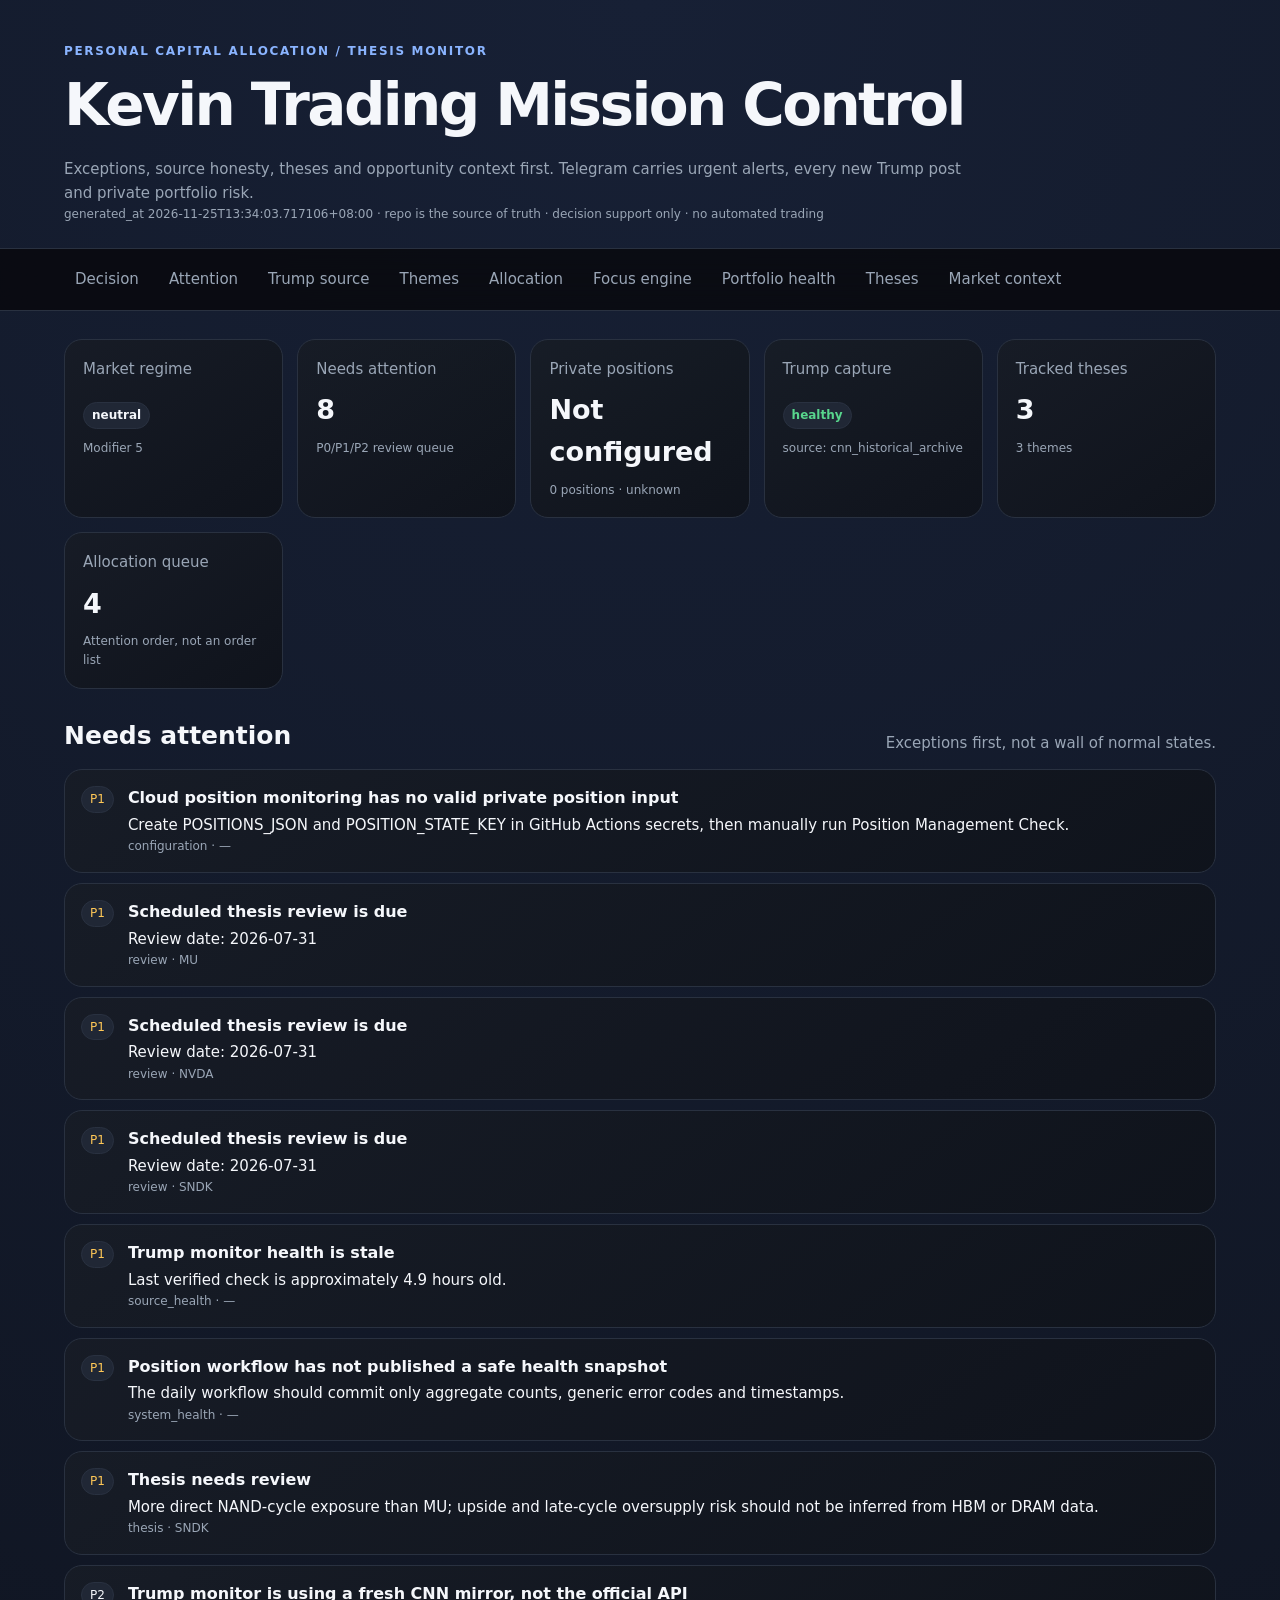
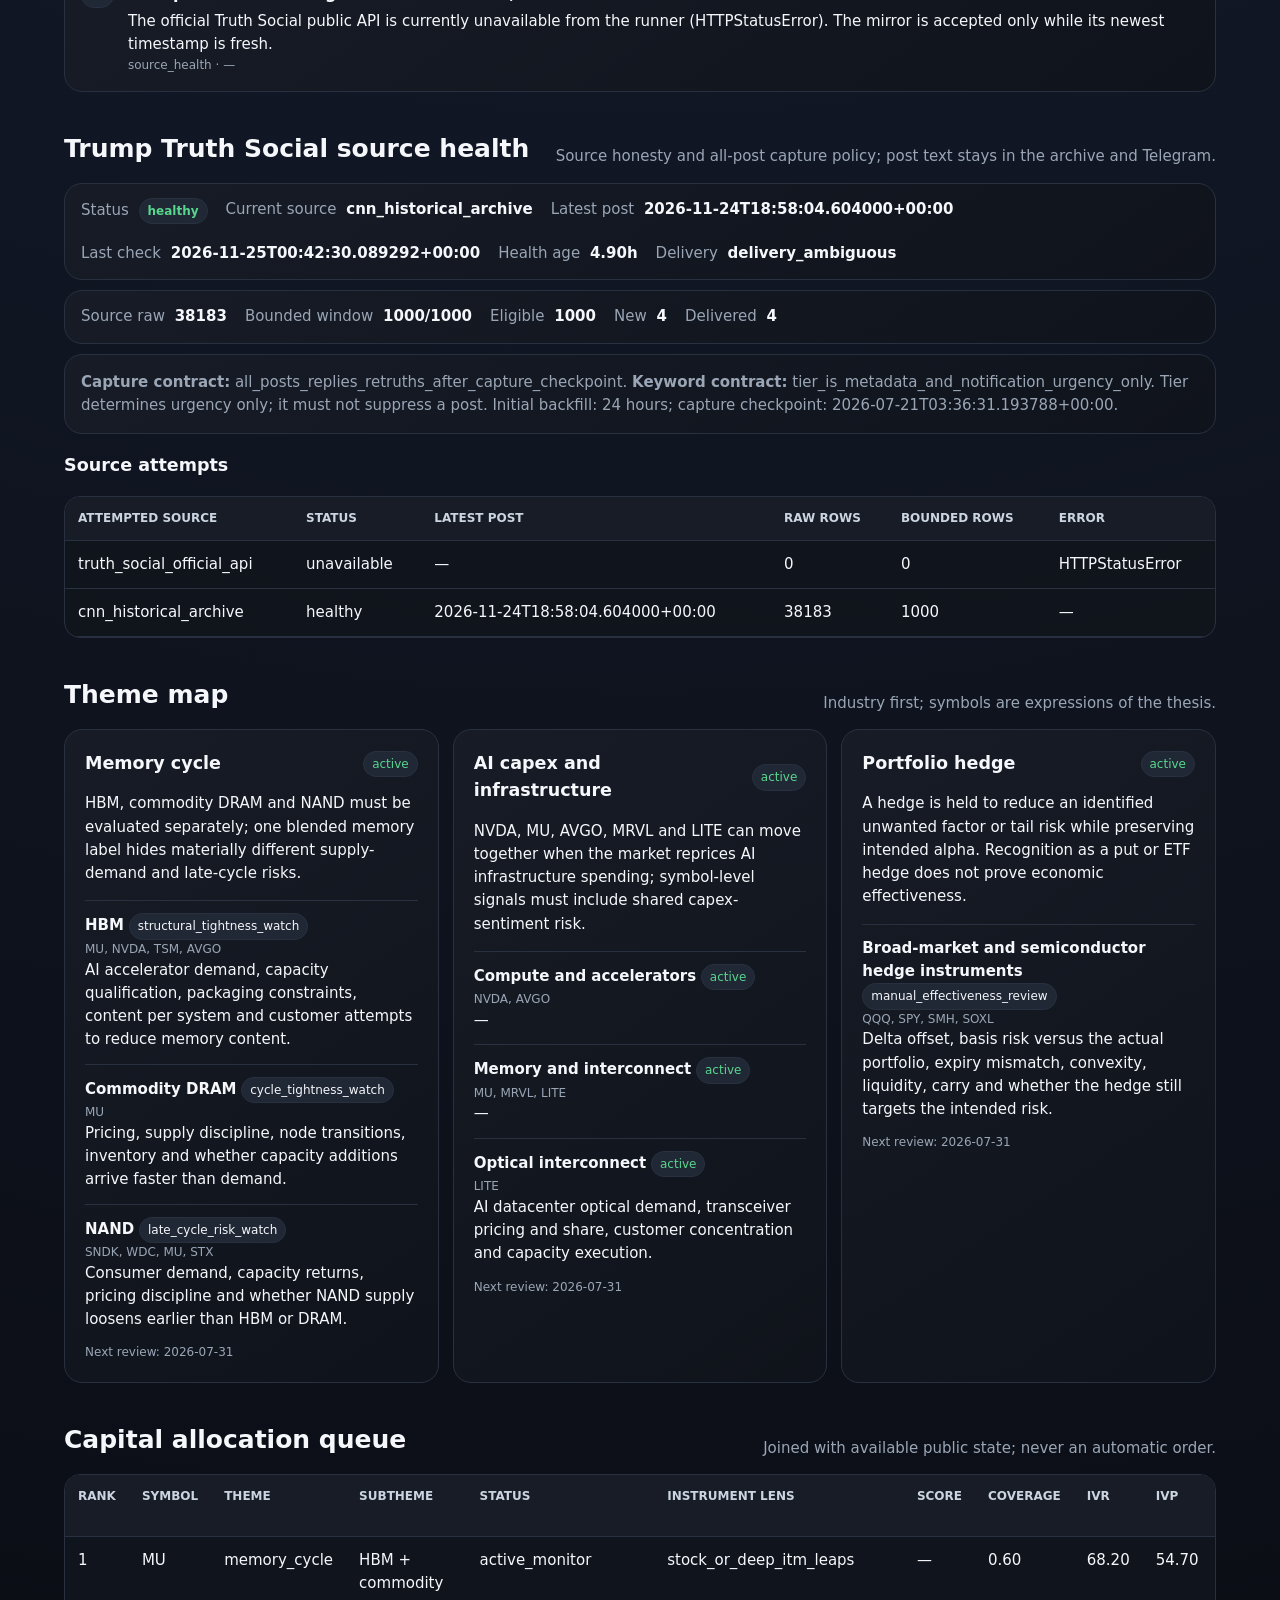
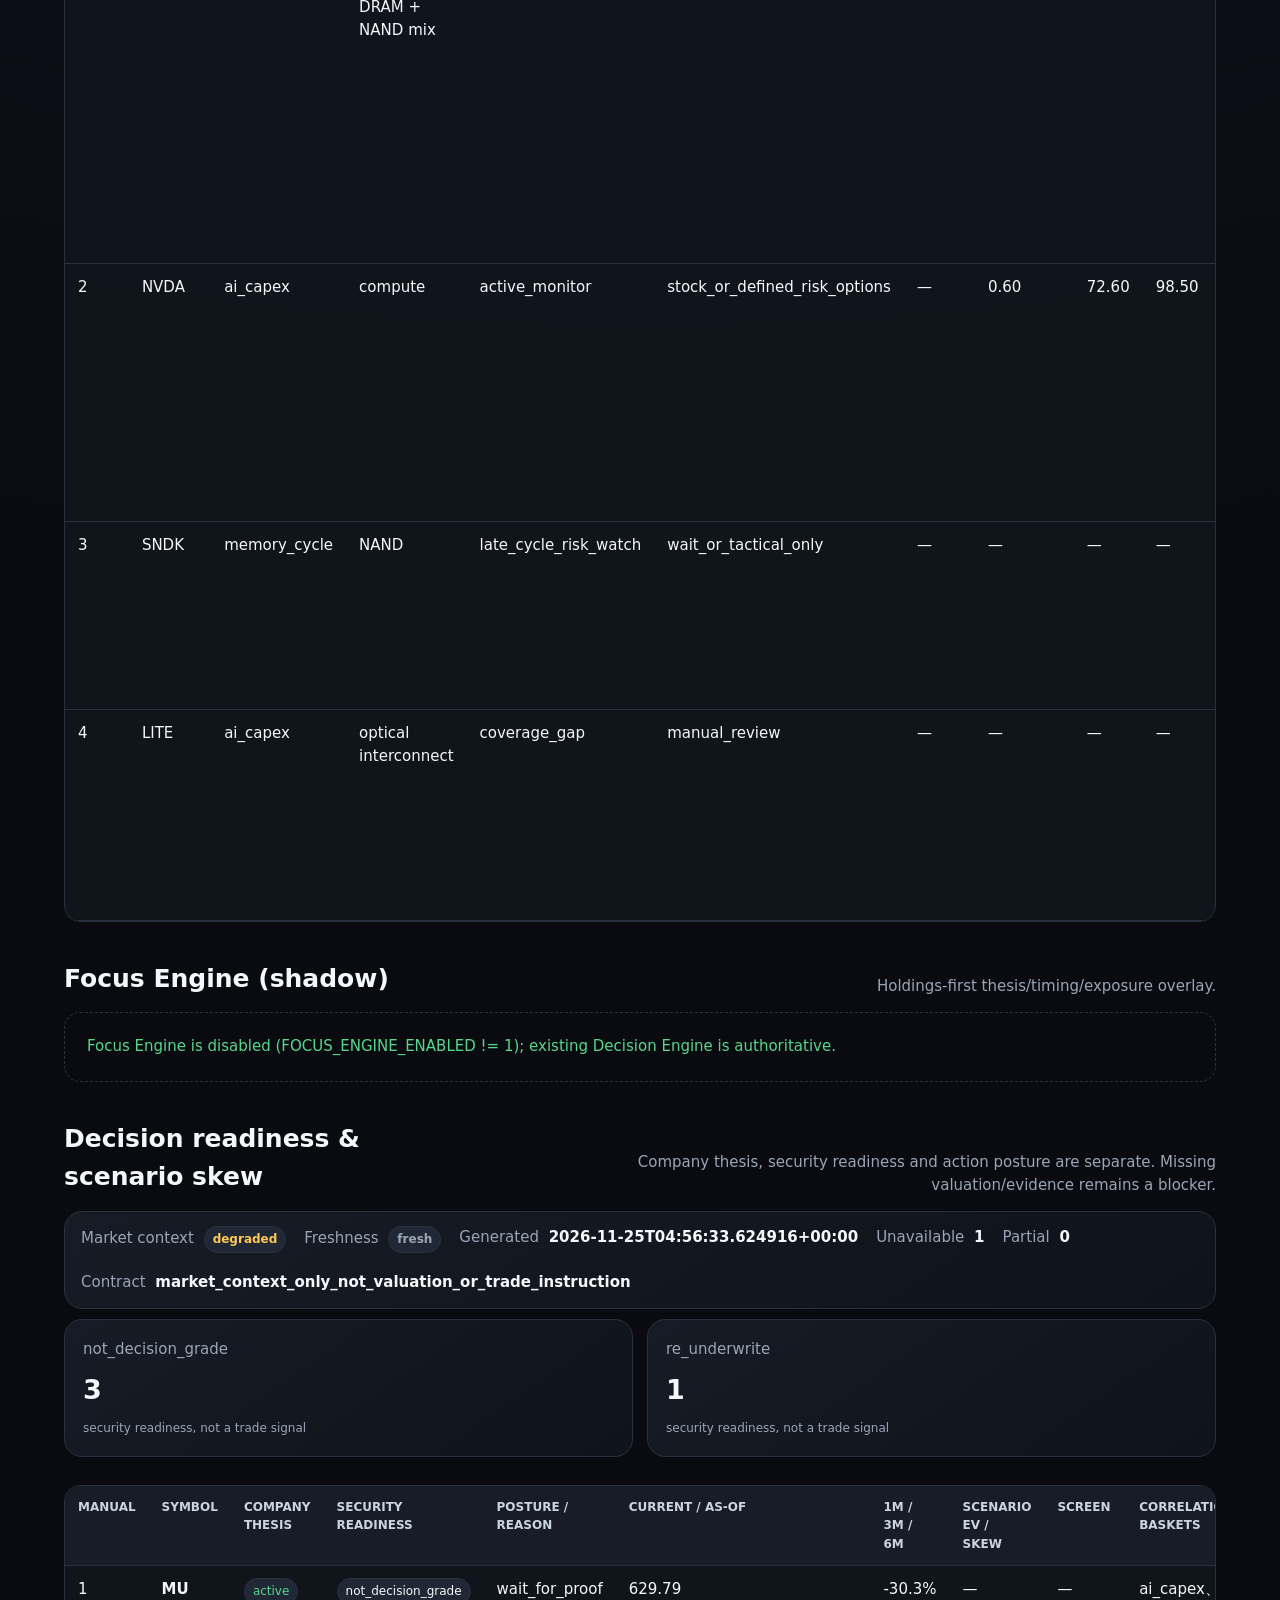
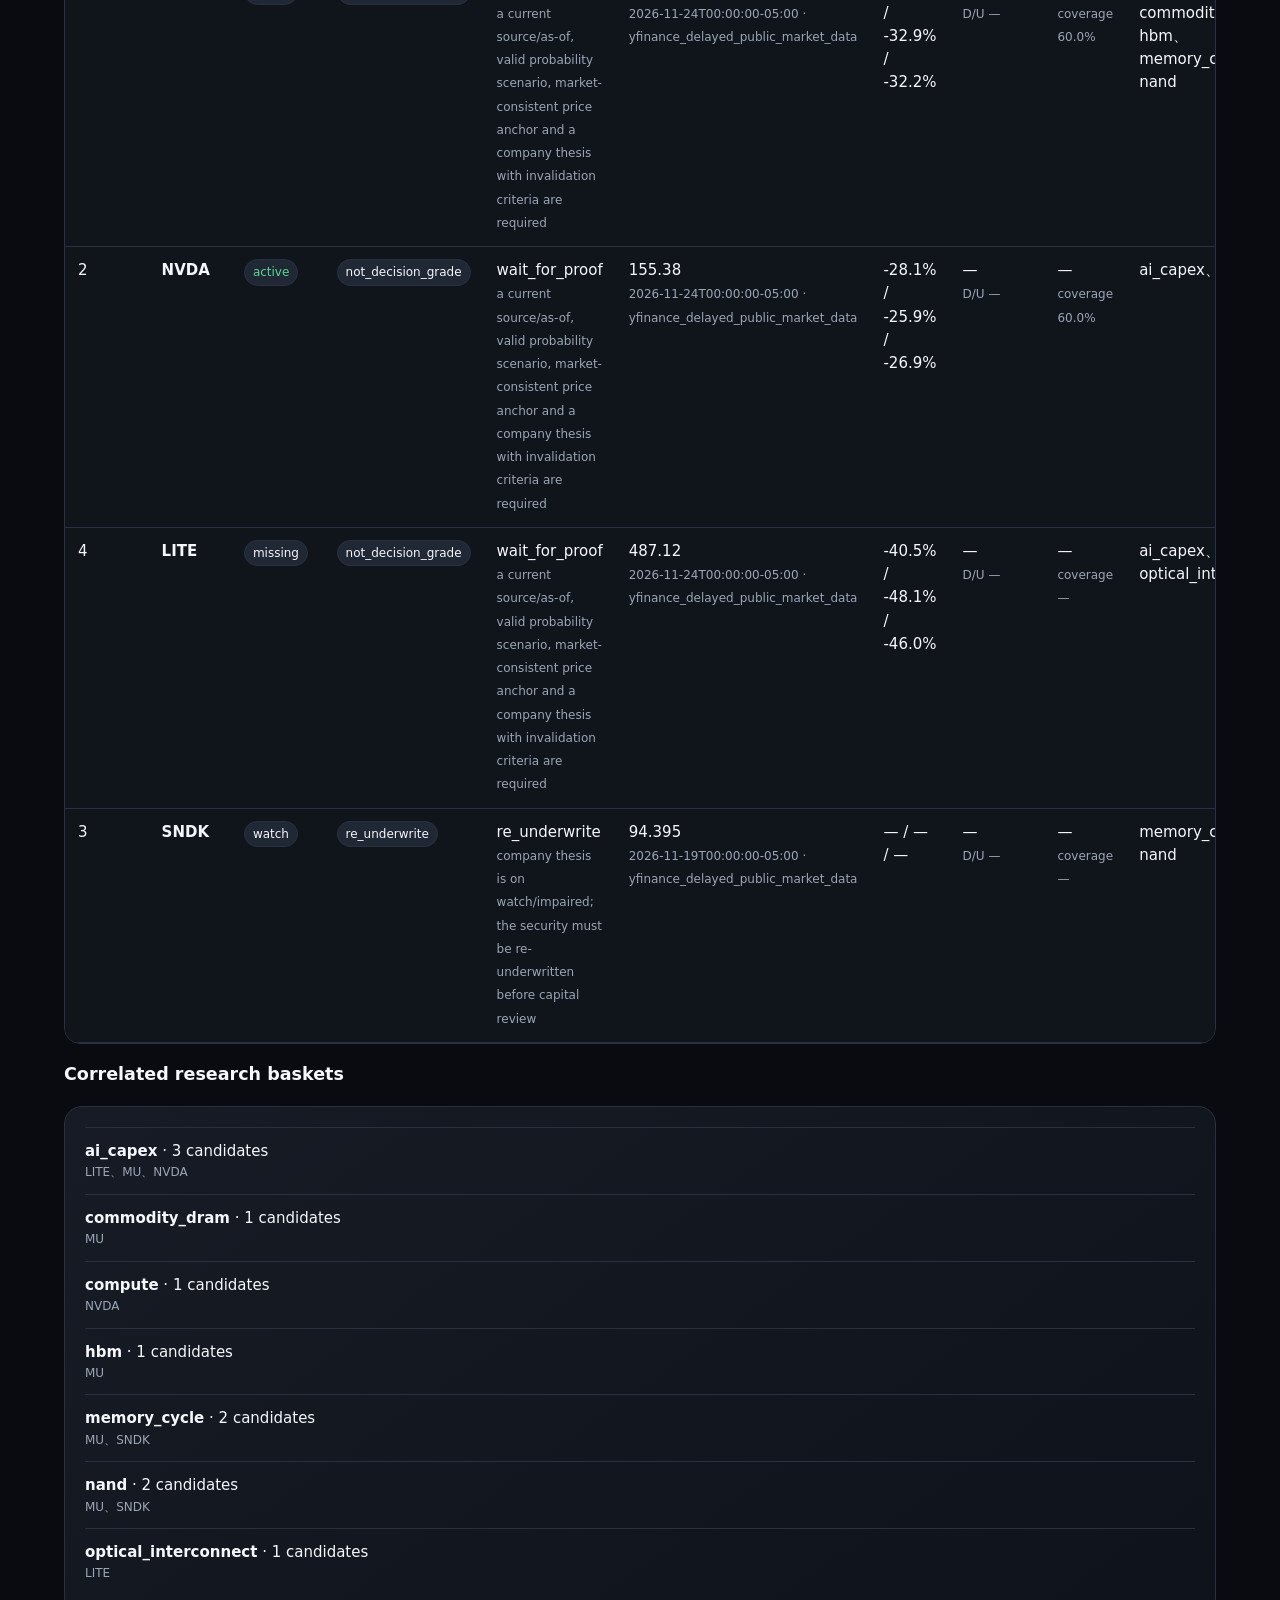
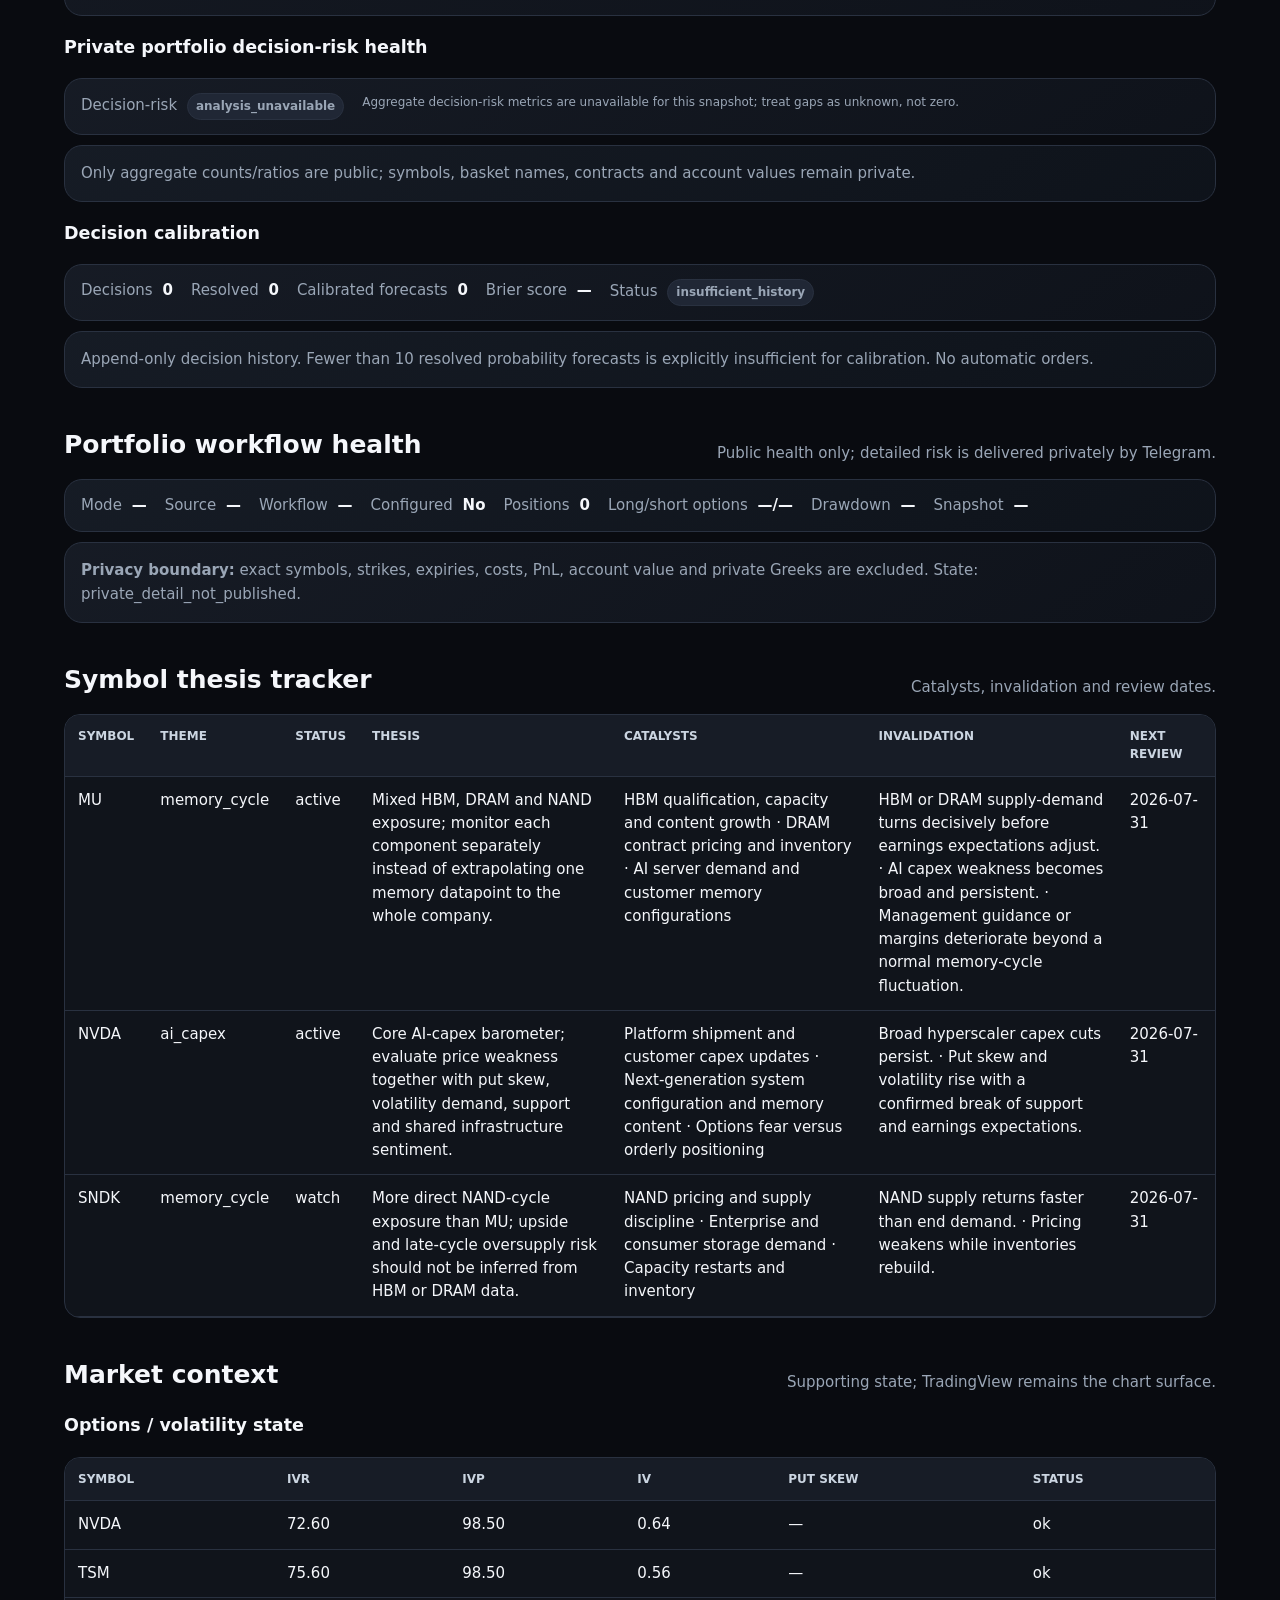
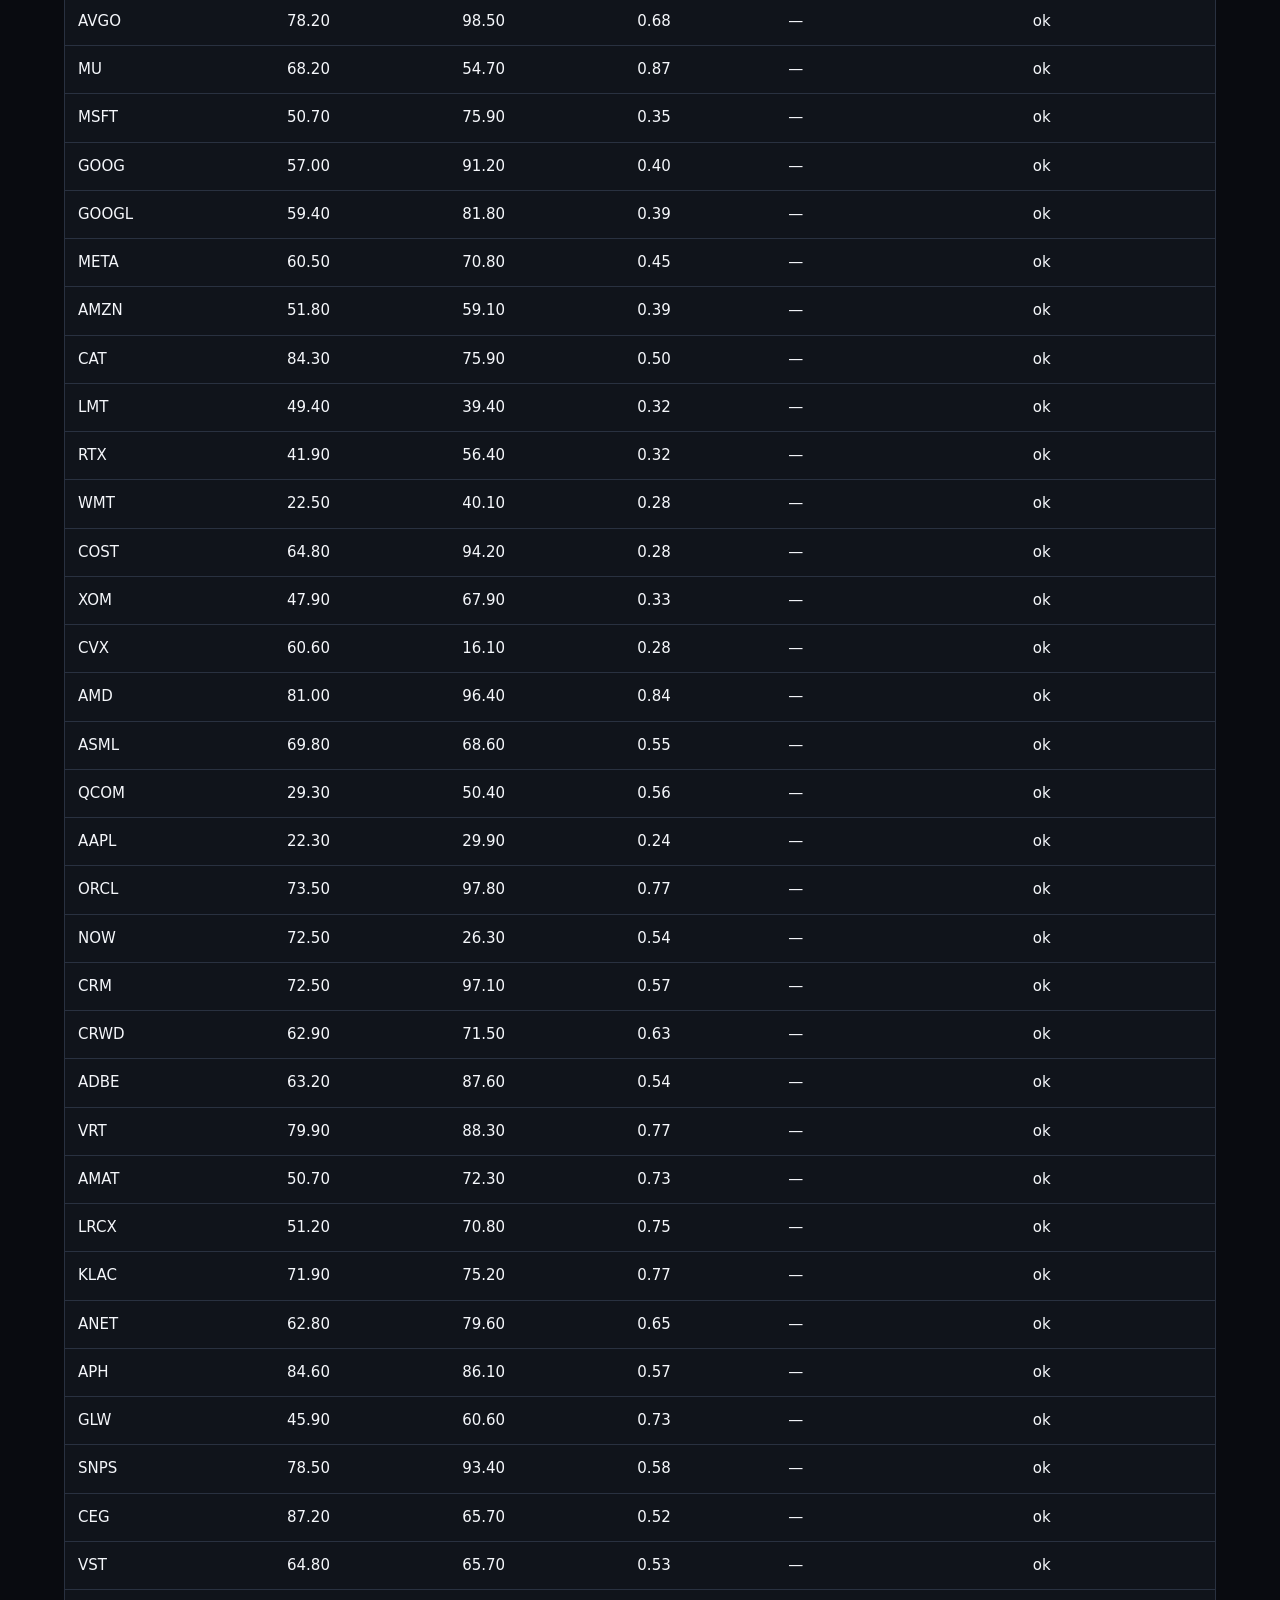
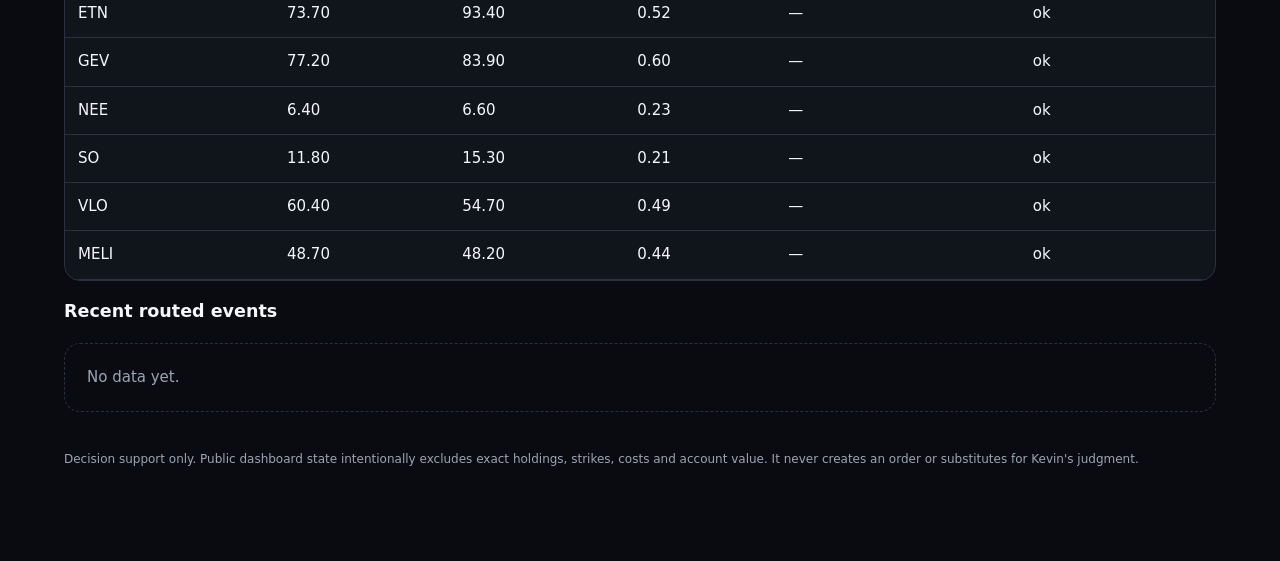
==== commit a76e4d1a: "dashboard: Dashboard Build [skip ci]" ====
--- a/public/dashboard/index.html
+++ b/public/dashboard/index.html
@@ -5,6 +5,6 @@
 </style></head><body>
 <header><div class="kicker">Personal capital allocation / thesis monitor</div><h1>Kevin Trading Mission Control</h1>
 <div class="subtitle">Exceptions, source honesty, theses and opportunity context first. Telegram carries urgent alerts, every new Trump post and private portfolio risk.</div>
-<div class="meta">generated_at 2026-11-25T02:06:12.845828+08:00 · repo is the source of truth · decision support only · no automated trading</div></header>
+<div class="meta">generated_at 2026-11-25T13:34:03.717106+08:00 · repo is the source of truth · decision support only · no automated trading</div></header>
 <nav><a href="#decision">Decision</a><a href="#attention">Attention</a><a href="#trump">Trump source</a><a href="#themes">Themes</a><a href="#allocation">Allocation</a><a href="#focus">Focus engine</a><a href="#positions">Portfolio health</a><a href="#theses">Theses</a><a href="#context">Market context</a></nav>
-<main><div class="cards"><article class="card"><div class="card-label">Market regime</div><div class="card-value"><span class="badge neutral">neutral</span></div><div class="card-note">Modifier 5</div></article><article class="card"><div class="card-label">Needs attention</div><div class="card-value">8</div><div class="card-note">P0/P1/P2 review queue</div></article><article class="card"><div class="card-label">Private positions</div><div class="card-value">Not configured</div><div class="card-note">0 positions · unknown</div></article><article class="card"><div class="card-label">Trump capture</div><div class="card-value"><span class="badge healthy">healthy</span></div><div class="card-note">source: cnn_historical_archive</div></article><article class="card"><div class="card-label">Tracked theses</div><div class="card-value">3</div><div class="card-note">3 themes</div></article><article class="card"><div class="card-label">Allocation queue</div><div class="card-value">4</div><div class="card-note">Attention order, not an order list</div></article></div><section id="attention"><div class="section-head"><h2>Needs attention</h2><p>Exceptions first, not a wall of normal states.</p></div><div class="attention-list"><article class="attention-item"><div><span class="badge p1">P1</span></div><div class="attention-copy"><div class="attention-title">Cloud position monitoring has no valid private position input</div><div class="attention-detail">Create POSITIONS_JSON and POSITION_STATE_KEY in GitHub Actions secrets, then manually run Position Management Check.</div><div class="attention-meta">configuration · —</div></div></article><article class="attention-item"><div><span class="badge p1">P1</span></div><div class="attention-copy"><div class="attention-title">Scheduled thesis review is due</div><div class="attention-detail">Review date: 2026-07-31</div><div class="attention-meta">review · MU</div></div></article><article class="attention-item"><div><span class="badge p1">P1</span></div><div class="attention-copy"><div class="attention-title">Scheduled thesis review is due</div><div class="attention-detail">Review date: 2026-07-31</div><div class="attention-meta">review · NVDA</div></div></article><article class="attention-item"><div><span class="badge p1">P1</span></div><div class="attention-copy"><div class="attention-title">Scheduled thesis review is due</div><div class="attention-detail">Review date: 2026-07-31</div><div class="attention-meta">review · SNDK</div></div></article><article class="attention-item"><div><span class="badge p1">P1</span></div><div class="attention-copy"><div class="attention-title">Trump monitor health is stale</div><div class="attention-detail">Last verified check is approximately 1.9 hours old.</div><div class="attention-meta">source_health · —</div></div></article><article class="attention-item"><div><span class="badge p1">P1</span></div><div class="attention-copy"><div class="attention-title">Position workflow has not published a safe health snapshot</div><div class="attention-detail">The daily workflow should commit only aggregate counts, generic error codes and timestamps.</div><div class="attention-meta">system_health · —</div></div></article><article class="attention-item"><div><span class="badge p1">P1</span></div><div class="attention-copy"><div class="attention-title">Thesis needs review</div><div class="attention-detail">More direct NAND-cycle exposure than MU; upside and late-cycle oversupply risk should not be inferred from HBM or DRAM data.</div><div class="attention-meta">thesis · SNDK</div></div></article><article class="attention-item"><div><span class="badge p2">P2</span></div><div class="attention-copy"><div class="attention-title">Trump monitor is using a fresh CNN mirror, not the official API</div><div class="attention-detail">The official Truth Social public API is currently unavailable from the runner (HTTPStatusError). The mirror is accepted only while its newest timestamp is fresh.</div><div class="attention-meta">source_health · —</div></div></article></div></section><section id="trump"><div class="section-head"><h2>Trump Truth Social source health</h2><p>Source honesty and all-post capture policy; post text stays in the archive and Telegram.</p></div><div class="account-strip"><span>Status <strong><span class="badge healthy">healthy</span></strong></span><span>Current source <strong>cnn_historical_archive</strong></span><span>Latest post <strong>2026-11-23T18:55:49.748000+00:00</strong></span><span>Last check <strong>2026-11-24T16:13:07.715003+00:00</strong></span><span>Health age <strong>1.90h</strong></span><span>Delivery <strong>unresolved_delivery_backlog</strong></span></div><div class="account-strip"><span>Source raw <strong>38179</strong></span><span>Bounded window <strong>1000/1000</strong></span><span>Eligible <strong>1000</strong></span><span>New <strong>0</strong></span><span>Delivered <strong>0</strong></span></div><div class="privacy-note"><strong>Capture contract:</strong> all_posts_replies_retruths_after_capture_checkpoint. <strong>Keyword contract:</strong> tier_is_metadata_and_notification_urgency_only. Tier determines urgency only; it must not suppress a post. Initial backfill: 24 hours; capture checkpoint: 2026-07-21T03:36:31.193788+00:00.</div><h3>Source attempts</h3><div class="table-wrap"><table><thead><tr><th>Attempted source</th><th>Status</th><th>Latest post</th><th>Raw rows</th><th>Bounded rows</th><th>Error</th></tr></thead><tbody><tr><td>truth_social_official_api</td><td>unavailable</td><td>—</td><td>0</td><td>0</td><td>HTTPStatusError</td></tr><tr><td>cnn_historical_archive</td><td>healthy</td><td>2026-11-23T18:55:49.748000+00:00</td><td>38179</td><td>1000</td><td>—</td></tr></tbody></table></div></section><section id="themes"><div class="section-head"><h2>Theme map</h2><p>Industry first; symbols are expressions of the thesis.</p></div><div class="theme-grid"><article class="theme-card"><div class="theme-title"><h3>Memory cycle</h3><span class="badge active">active</span></div><p>HBM, commodity DRAM and NAND must be evaluated separately; one blended memory label hides materially different supply-demand and late-cycle risks.</p><div class="subtheme"><div><strong>HBM</strong> <span class="badge structural-tightness-watch">structural_tightness_watch</span></div><div class="muted">MU, NVDA, TSM, AVGO</div><div>AI accelerator demand, capacity qualification, packaging constraints, content per system and customer attempts to reduce memory content.</div></div><div class="subtheme"><div><strong>Commodity DRAM</strong> <span class="badge cycle-tightness-watch">cycle_tightness_watch</span></div><div class="muted">MU</div><div>Pricing, supply discipline, node transitions, inventory and whether capacity additions arrive faster than demand.</div></div><div class="subtheme"><div><strong>NAND</strong> <span class="badge late-cycle-risk-watch">late_cycle_risk_watch</span></div><div class="muted">SNDK, WDC, MU, STX</div><div>Consumer demand, capacity returns, pricing discipline and whether NAND supply loosens earlier than HBM or DRAM.</div></div><div class="muted">Next review: 2026-07-31</div></article><article class="theme-card"><div class="theme-title"><h3>AI capex and infrastructure</h3><span class="badge active">active</span></div><p>NVDA, MU, AVGO, MRVL and LITE can move together when the market reprices AI infrastructure spending; symbol-level signals must include shared capex-sentiment risk.</p><div class="subtheme"><div><strong>Compute and accelerators</strong> <span class="badge active">active</span></div><div class="muted">NVDA, AVGO</div><div>—</div></div><div class="subtheme"><div><strong>Memory and interconnect</strong> <span class="badge active">active</span></div><div class="muted">MU, MRVL, LITE</div><div>—</div></div><div class="subtheme"><div><strong>Optical interconnect</strong> <span class="badge active">active</span></div><div class="muted">LITE</div><div>AI datacenter optical demand, transceiver pricing and share, customer concentration and capacity execution.</div></div><div class="muted">Next review: 2026-07-31</div></article><article class="theme-card"><div class="theme-title"><h3>Portfolio hedge</h3><span class="badge active">active</span></div><p>A hedge is held to reduce an identified unwanted factor or tail risk while preserving intended alpha. Recognition as a put or ETF hedge does not prove economic effectiveness.</p><div class="subtheme"><div><strong>Broad-market and semiconductor hedge instruments</strong> <span class="badge manual-effectiveness-review">manual_effectiveness_review</span></div><div class="muted">QQQ, SPY, SMH, SOXL</div><div>Delta offset, basis risk versus the actual portfolio, expiry mismatch, convexity, liquidity, carry and whether the hedge still targets the intended risk.</div></div><div class="muted">Next review: 2026-07-31</div></article></div></section><section id="allocation"><div class="section-head"><h2>Capital allocation queue</h2><p>Joined with available public state; never an automatic order.</p></div><div class="table-wrap"><table><thead><tr><th>Rank</th><th>Symbol</th><th>Theme</th><th>Subtheme</th><th>Status</th><th>Instrument lens</th><th>Score</th><th>Coverage</th><th>IVR</th><th>IVP</th><th>Review trigger</th><th>Invalidation</th></tr></thead><tbody><tr><td>1</td><td>MU</td><td>memory_cycle</td><td>HBM + commodity DRAM + NAND mix</td><td>active_monitor</td><td>stock_or_deep_itm_leaps</td><td>—</td><td>0.60</td><td>0.00</td><td>0.00</td><td>Manual review of valuation, earnings expectations, price structure and whether options-market fear confirms or rejects the move.</td><td>HBM/DRAM supply-demand or AI-capex assumptions deteriorate materially.</td></tr><tr><td>2</td><td>NVDA</td><td>ai_capex</td><td>compute</td><td>active_monitor</td><td>stock_or_defined_risk_options</td><td>—</td><td>0.60</td><td>0.00</td><td>0.00</td><td>Review price support together with volatility demand, put skew and earnings expectations rather than price alone.</td><td>Broad, persistent capex cuts or a confirmed options-fear and earnings breakdown.</td></tr><tr><td>3</td><td>SNDK</td><td>memory_cycle</td><td>NAND</td><td>late_cycle_risk_watch</td><td>wait_or_tactical_only</td><td>—</td><td>—</td><td>—</td><td>—</td><td>Require NAND pricing, inventory and capacity discipline to remain supportive.</td><td>Capacity returns faster than demand and NAND pricing weakens.</td></tr><tr><td>4</td><td>LITE</td><td>ai_capex</td><td>optical interconnect</td><td>coverage_gap</td><td>manual_review</td><td>—</td><td>—</td><td>—</td><td>—</td><td>Add complete fundamentals, price and options coverage before relying on monitor scores.</td><td>AI optical demand or company execution deteriorates.</td></tr></tbody></table></div></section><section id="focus"><div class="section-head"><h2>Focus Engine (shadow)</h2><p>Holdings-first thesis/timing/exposure overlay.</p></div><div class="ok-state">Focus Engine is disabled (FOCUS_ENGINE_ENABLED != 1); existing Decision Engine is authoritative.</div></section><!-- decision-layer:start --><section id="decision"><div class="section-head"><h2>Decision readiness & scenario skew</h2><p>Company thesis, security readiness and action posture are separate. Missing valuation/evidence remains a blocker.</p></div><div class="account-strip"><span>Market context <strong><span class="badge healthy">healthy</span></strong></span><span>Freshness <strong><span class="badge fresh">fresh</span></strong></span><span>Generated <strong>2026-11-24T06:08:40.746652+00:00</strong></span><span>Unavailable <strong>0</strong></span><span>Partial <strong>0</strong></span><span>Contract <strong>market_context_only_not_valuation_or_trade_instruction</strong></span></div><div class="cards"><article class="card"><div class="card-label">not_decision_grade</div><div class="card-value">3</div><div class="card-note">security readiness, not a trade signal</div></article><article class="card"><div class="card-label">re_underwrite</div><div class="card-value">1</div><div class="card-note">security readiness, not a trade signal</div></article></div><div class="table-wrap"><table><thead><tr><th>Manual</th><th>Symbol</th><th>Company thesis</th><th>Security readiness</th><th>Posture / reason</th><th>Current / as-of</th><th>1M / 3M / 6M</th><th>Scenario EV / skew</th><th>Screen</th><th>Correlation baskets</th><th>Blocking gaps</th></tr></thead><tbody><tr><td>1</td><td><strong>MU</strong></td><td><span class="badge active">active</span></td><td><span class="badge not-decision-grade">not_decision_grade</span></td><td>wait_for_proof<br><span class="muted">a current source/as-of, valid probability scenario, market-consistent price anchor and a company thesis with invalidation criteria are required</span></td><td>707.7<br><span class="muted">2026-11-23T00:00:00-05:00 · yfinance_delayed_public_market_data</span></td><td>-19.4% / -24.1% / -21.0%</td><td>—<br><span class="muted">D/U —</span></td><td>—<br><span class="muted">coverage 60.0%</span></td><td>ai_capex、commodity_dram、hbm、memory_cycle、nand</td><td>catalyst_not_future、complete_screen_score_missing、evidence_quality_not_reviewable、evidence_stale_vs_market、scenario_missing、threshold_origin_unapproved、watchlist_coverage_below_80pct</td></tr><tr><td>2</td><td><strong>NVDA</strong></td><td><span class="badge active">active</span></td><td><span class="badge not-decision-grade">not_decision_grade</span></td><td>wait_for_proof<br><span class="muted">a current source/as-of, valid probability scenario, market-consistent price anchor and a company thesis with invalidation criteria are required</span></td><td>165.05<br><span class="muted">2026-11-23T00:00:00-05:00 · yfinance_delayed_public_market_data</span></td><td>-21.8% / -22.5% / -23.2%</td><td>—<br><span class="muted">D/U —</span></td><td>—<br><span class="muted">coverage 60.0%</span></td><td>ai_capex、compute</td><td>catalyst_not_future、complete_screen_score_missing、evidence_quality_not_reviewable、evidence_stale_vs_market、scenario_missing、threshold_origin_unapproved、watchlist_coverage_below_80pct</td></tr><tr><td>4</td><td><strong>LITE</strong></td><td><span class="badge missing">missing</span></td><td><span class="badge not-decision-grade">not_decision_grade</span></td><td>wait_for_proof<br><span class="muted">a current source/as-of, valid probability scenario, market-consistent price anchor and a company thesis with invalidation criteria are required</span></td><td>544.38<br><span class="muted">2026-11-23T00:00:00-05:00 · yfinance_delayed_public_market_data</span></td><td>-28.0% / -38.5% / -40.2%</td><td>—<br><span class="muted">D/U —</span></td><td>—<br><span class="muted">coverage —</span></td><td>ai_capex、optical_interconnect</td><td>catalyst_not_future、complete_screen_score_missing、evidence_quality_not_reviewable、evidence_stale_vs_market、scenario_missing、symbol_thesis_missing、thesis_invalidation_missing、thesis_next_review_missing、threshold_origin_unapproved、watchlist_coverage_missing</td></tr><tr><td>3</td><td><strong>SNDK</strong></td><td><span class="badge watch">watch</span></td><td><span class="badge re-underwrite">re_underwrite</span></td><td>re_underwrite<br><span class="muted">company thesis is on watch/impaired; the security must be re-underwritten before capital review</span></td><td>94.395<br><span class="muted">2026-11-19T00:00:00-05:00 · yfinance_delayed_public_market_data</span></td><td>-45.2% / -52.7% / -51.0%</td><td>—<br><span class="muted">D/U —</span></td><td>—<br><span class="muted">coverage —</span></td><td>memory_cycle、nand</td><td>catalyst_not_future、complete_screen_score_missing、evidence_quality_not_reviewable、evidence_stale_vs_market、scenario_missing、threshold_origin_unapproved、watchlist_coverage_missing</td></tr></tbody></table></div><h3>Correlated research baskets</h3><div class="theme-card"><div class="subtheme"><strong>ai_capex</strong> · 3 candidates<div class="muted">LITE、MU、NVDA</div></div><div class="subtheme"><strong>commodity_dram</strong> · 1 candidates<div class="muted">MU</div></div><div class="subtheme"><strong>compute</strong> · 1 candidates<div class="muted">NVDA</div></div><div class="subtheme"><strong>hbm</strong> · 1 candidates<div class="muted">MU</div></div><div class="subtheme"><strong>memory_cycle</strong> · 2 candidates<div class="muted">MU、SNDK</div></div><div class="subtheme"><strong>nand</strong> · 2 candidates<div class="muted">MU、SNDK</div></div><div class="subtheme"><strong>optical_interconnect</strong> · 1 candidates<div class="muted">LITE</div></div></div><h3>Private portfolio decision-risk health</h3><div class="account-strip"><span>Decision-risk <strong><span class="badge analysis-unavailable">analysis_unavailable</span></strong></span><span class="muted">Aggregate decision-risk metrics are unavailable for this snapshot; treat gaps as unknown, not zero.</span></div><div class="privacy-note">Only aggregate counts/ratios are public; symbols, basket names, contracts and account values remain private.</div><h3>Decision calibration</h3><div class="account-strip"><span>Decisions <strong>0</strong></span><span>Resolved <strong>0</strong></span><span>Calibrated forecasts <strong>0</strong></span><span>Brier score <strong>—</strong></span><span>Status <strong><span class="badge insufficient-history">insufficient_history</span></strong></span></div><div class="privacy-note">Append-only decision history. Fewer than 10 resolved probability forecasts is explicitly insufficient for calibration. No automatic orders.</div></section><!-- decision-layer:end --><section id="positions"><div class="section-head"><h2>Portfolio workflow health</h2><p>Public health only; detailed risk is delivered privately by Telegram.</p></div><div class="account-strip"><span>Mode <strong>—</strong></span><span>Source <strong>—</strong></span><span>Workflow <strong>—</strong></span><span>Configured <strong>No</strong></span><span>Positions <strong>0</strong></span><span>Long/short options <strong>—/—</strong></span><span>Drawdown <strong>—</strong></span><span>Snapshot <strong>—</strong></span></div><div class="privacy-note"><strong>Privacy boundary:</strong> exact symbols, strikes, expiries, costs, PnL, account value and private Greeks are excluded. State: private_detail_not_published.</div></section><section id="theses"><div class="section-head"><h2>Symbol thesis tracker</h2><p>Catalysts, invalidation and review dates.</p></div><div class="table-wrap"><table><thead><tr><th>Symbol</th><th>Theme</th><th>Status</th><th>Thesis</th><th>Catalysts</th><th>Invalidation</th><th>Next review</th></tr></thead><tbody><tr><td>MU</td><td>memory_cycle</td><td>active</td><td>Mixed HBM, DRAM and NAND exposure; monitor each component separately instead of extrapolating one memory datapoint to the whole company.</td><td>HBM qualification, capacity and content growth · DRAM contract pricing and inventory · AI server demand and customer memory configurations</td><td>HBM or DRAM supply-demand turns decisively before earnings expectations adjust. · AI capex weakness becomes broad and persistent. · Management guidance or margins deteriorate beyond a normal memory-cycle fluctuation.</td><td>2026-07-31</td></tr><tr><td>NVDA</td><td>ai_capex</td><td>active</td><td>Core AI-capex barometer; evaluate price weakness together with put skew, volatility demand, support and shared infrastructure sentiment.</td><td>Platform shipment and customer capex updates · Next-generation system configuration and memory content · Options fear versus orderly positioning</td><td>Broad hyperscaler capex cuts persist. · Put skew and volatility rise with a confirmed break of support and earnings expectations.</td><td>2026-07-31</td></tr><tr><td>SNDK</td><td>memory_cycle</td><td>watch</td><td>More direct NAND-cycle exposure than MU; upside and late-cycle oversupply risk should not be inferred from HBM or DRAM data.</td><td>NAND pricing and supply discipline · Enterprise and consumer storage demand · Capacity restarts and inventory</td><td>NAND supply returns faster than end demand. · Pricing weakens while inventories rebuild.</td><td>2026-07-31</td></tr></tbody></table></div></section><section id="context"><div class="section-head"><h2>Market context</h2><p>Supporting state; TradingView remains the chart surface.</p></div><h3>Options / volatility state</h3><div class="table-wrap"><table><thead><tr><th>Symbol</th><th>IVR</th><th>IVP</th><th>IV</th><th>Put skew</th><th>Status</th></tr></thead><tbody><tr><td>NVDA</td><td>0.00</td><td>0.00</td><td>0.00</td><td>—</td><td>ok</td></tr><tr><td>TSM</td><td>0.00</td><td>0.00</td><td>0.00</td><td>—</td><td>ok</td></tr><tr><td>AVGO</td><td>0.00</td><td>0.00</td><td>0.00</td><td>—</td><td>ok</td></tr><tr><td>MU</td><td>0.00</td><td>0.00</td><td>0.00</td><td>—</td><td>ok</td></tr><tr><td>MSFT</td><td>0.00</td><td>0.00</td><td>0.00</td><td>—</td><td>ok</td></tr><tr><td>GOOG</td><td>0.00</td><td>0.00</td><td>0.00</td><td>—</td><td>ok</td></tr><tr><td>GOOGL</td><td>0.00</td><td>0.00</td><td>0.00</td><td>—</td><td>ok</td></tr><tr><td>META</td><td>0.00</td><td>0.00</td><td>0.00</td><td>—</td><td>ok</td></tr><tr><td>AMZN</td><td>0.00</td><td>0.00</td><td>0.00</td><td>—</td><td>ok</td></tr><tr><td>CAT</td><td>0.00</td><td>0.00</td><td>0.00</td><td>—</td><td>ok</td></tr><tr><td>LMT</td><td>0.00</td><td>0.00</td><td>0.00</td><td>—</td><td>ok</td></tr><tr><td>RTX</td><td>0.00</td><td>0.00</td><td>0.01</td><td>—</td><td>ok</td></tr><tr><td>WMT</td><td>0.00</td><td>0.00</td><td>0.00</td><td>—</td><td>ok</td></tr><tr><td>COST</td><td>0.00</td><td>0.00</td><td>0.00</td><td>—</td><td>ok</td></tr><tr><td>XOM</td><td>0.00</td><td>0.00</td><td>0.00</td><td>—</td><td>ok</td></tr><tr><td>CVX</td><td>0.00</td><td>0.00</td><td>0.00</td><td>—</td><td>ok</td></tr><tr><td>AMD</td><td>0.00</td><td>0.00</td><td>0.00</td><td>—</td><td>ok</td></tr><tr><td>ASML</td><td>0.00</td><td>0.00</td><td>0.00</td><td>—</td><td>ok</td></tr><tr><td>QCOM</td><td>0.00</td><td>0.00</td><td>0.00</td><td>—</td><td>ok</td></tr><tr><td>AAPL</td><td>0.00</td><td>0.00</td><td>0.00</td><td>—</td><td>ok</td></tr><tr><td>ORCL</td><td>0.00</td><td>0.00</td><td>0.00</td><td>—</td><td>ok</td></tr><tr><td>NOW</td><td>0.30</td><td>0.70</td><td>0.00</td><td>—</td><td>ok</td></tr><tr><td>CRM</td><td>0.00</td><td>0.00</td><td>0.00</td><td>—</td><td>ok</td></tr><tr><td>CRWD</td><td>0.00</td><td>0.00</td><td>0.00</td><td>—</td><td>ok</td></tr><tr><td>ADBE</td><td>0.00</td><td>0.00</td><td>0.00</td><td>—</td><td>ok</td></tr><tr><td>VRT</td><td>0.00</td><td>0.00</td><td>0.00</td><td>—</td><td>ok</td></tr><tr><td>AMAT</td><td>0.00</td><td>0.00</td><td>0.01</td><td>—</td><td>ok</td></tr><tr><td>LRCX</td><td>0.00</td><td>0.00</td><td>0.00</td><td>—</td><td>ok</td></tr><tr><td>KLAC</td><td>0.00</td><td>0.00</td><td>0.01</td><td>—</td><td>ok</td></tr><tr><td>ANET</td><td>0.00</td><td>0.00</td><td>0.00</td><td>—</td><td>ok</td></tr><tr><td>APH</td><td>0.00</td><td>0.00</td><td>0.00</td><td>—</td><td>ok</td></tr><tr><td>GLW</td><td>0.00</td><td>0.00</td><td>0.01</td><td>—</td><td>ok</td></tr><tr><td>SNPS</td><td>0.00</td><td>0.00</td><td>0.02</td><td>—</td><td>ok</td></tr><tr><td>CEG</td><td>0.00</td><td>0.00</td><td>0.00</td><td>—</td><td>ok</td></tr><tr><td>VST</td><td>0.00</td><td>0.00</td><td>0.00</td><td>—</td><td>ok</td></tr><tr><td>ETN</td><td>0.00</td><td>0.00</td><td>0.00</td><td>—</td><td>ok</td></tr><tr><td>GEV</td><td>0.00</td><td>0.00</td><td>0.00</td><td>—</td><td>ok</td></tr><tr><td>NEE</td><td>0.00</td><td>0.00</td><td>0.00</td><td>—</td><td>ok</td></tr><tr><td>SO</td><td>0.00</td><td>0.00</td><td>0.00</td><td>—</td><td>ok</td></tr><tr><td>VLO</td><td>0.00</td><td>0.00</td><td>0.00</td><td>—</td><td>ok</td></tr><tr><td>MELI</td><td>0.00</td><td>0.00</td><td>0.00</td><td>—</td><td>ok</td></tr></tbody></table></div><h3>Recent routed events</h3><div class="empty">No data yet.</div></section><p class="meta">Decision support only. Public dashboard state intentionally excludes exact holdings, strikes, costs and account value. It never creates an order or substitutes for Kevin&#x27;s judgment.</p></main></body></html>+<main><div class="cards"><article class="card"><div class="card-label">Market regime</div><div class="card-value"><span class="badge neutral">neutral</span></div><div class="card-note">Modifier 5</div></article><article class="card"><div class="card-label">Needs attention</div><div class="card-value">8</div><div class="card-note">P0/P1/P2 review queue</div></article><article class="card"><div class="card-label">Private positions</div><div class="card-value">Not configured</div><div class="card-note">0 positions · unknown</div></article><article class="card"><div class="card-label">Trump capture</div><div class="card-value"><span class="badge healthy">healthy</span></div><div class="card-note">source: cnn_historical_archive</div></article><article class="card"><div class="card-label">Tracked theses</div><div class="card-value">3</div><div class="card-note">3 themes</div></article><article class="card"><div class="card-label">Allocation queue</div><div class="card-value">4</div><div class="card-note">Attention order, not an order list</div></article></div><section id="attention"><div class="section-head"><h2>Needs attention</h2><p>Exceptions first, not a wall of normal states.</p></div><div class="attention-list"><article class="attention-item"><div><span class="badge p1">P1</span></div><div class="attention-copy"><div class="attention-title">Cloud position monitoring has no valid private position input</div><div class="attention-detail">Create POSITIONS_JSON and POSITION_STATE_KEY in GitHub Actions secrets, then manually run Position Management Check.</div><div class="attention-meta">configuration · —</div></div></article><article class="attention-item"><div><span class="badge p1">P1</span></div><div class="attention-copy"><div class="attention-title">Scheduled thesis review is due</div><div class="attention-detail">Review date: 2026-07-31</div><div class="attention-meta">review · MU</div></div></article><article class="attention-item"><div><span class="badge p1">P1</span></div><div class="attention-copy"><div class="attention-title">Scheduled thesis review is due</div><div class="attention-detail">Review date: 2026-07-31</div><div class="attention-meta">review · NVDA</div></div></article><article class="attention-item"><div><span class="badge p1">P1</span></div><div class="attention-copy"><div class="attention-title">Scheduled thesis review is due</div><div class="attention-detail">Review date: 2026-07-31</div><div class="attention-meta">review · SNDK</div></div></article><article class="attention-item"><div><span class="badge p1">P1</span></div><div class="attention-copy"><div class="attention-title">Trump monitor health is stale</div><div class="attention-detail">Last verified check is approximately 4.9 hours old.</div><div class="attention-meta">source_health · —</div></div></article><article class="attention-item"><div><span class="badge p1">P1</span></div><div class="attention-copy"><div class="attention-title">Position workflow has not published a safe health snapshot</div><div class="attention-detail">The daily workflow should commit only aggregate counts, generic error codes and timestamps.</div><div class="attention-meta">system_health · —</div></div></article><article class="attention-item"><div><span class="badge p1">P1</span></div><div class="attention-copy"><div class="attention-title">Thesis needs review</div><div class="attention-detail">More direct NAND-cycle exposure than MU; upside and late-cycle oversupply risk should not be inferred from HBM or DRAM data.</div><div class="attention-meta">thesis · SNDK</div></div></article><article class="attention-item"><div><span class="badge p2">P2</span></div><div class="attention-copy"><div class="attention-title">Trump monitor is using a fresh CNN mirror, not the official API</div><div class="attention-detail">The official Truth Social public API is currently unavailable from the runner (HTTPStatusError). The mirror is accepted only while its newest timestamp is fresh.</div><div class="attention-meta">source_health · —</div></div></article></div></section><section id="trump"><div class="section-head"><h2>Trump Truth Social source health</h2><p>Source honesty and all-post capture policy; post text stays in the archive and Telegram.</p></div><div class="account-strip"><span>Status <strong><span class="badge healthy">healthy</span></strong></span><span>Current source <strong>cnn_historical_archive</strong></span><span>Latest post <strong>2026-11-24T18:58:04.604000+00:00</strong></span><span>Last check <strong>2026-11-25T00:42:30.089292+00:00</strong></span><span>Health age <strong>4.90h</strong></span><span>Delivery <strong>delivery_ambiguous</strong></span></div><div class="account-strip"><span>Source raw <strong>38183</strong></span><span>Bounded window <strong>1000/1000</strong></span><span>Eligible <strong>1000</strong></span><span>New <strong>4</strong></span><span>Delivered <strong>4</strong></span></div><div class="privacy-note"><strong>Capture contract:</strong> all_posts_replies_retruths_after_capture_checkpoint. <strong>Keyword contract:</strong> tier_is_metadata_and_notification_urgency_only. Tier determines urgency only; it must not suppress a post. Initial backfill: 24 hours; capture checkpoint: 2026-07-21T03:36:31.193788+00:00.</div><h3>Source attempts</h3><div class="table-wrap"><table><thead><tr><th>Attempted source</th><th>Status</th><th>Latest post</th><th>Raw rows</th><th>Bounded rows</th><th>Error</th></tr></thead><tbody><tr><td>truth_social_official_api</td><td>unavailable</td><td>—</td><td>0</td><td>0</td><td>HTTPStatusError</td></tr><tr><td>cnn_historical_archive</td><td>healthy</td><td>2026-11-24T18:58:04.604000+00:00</td><td>38183</td><td>1000</td><td>—</td></tr></tbody></table></div></section><section id="themes"><div class="section-head"><h2>Theme map</h2><p>Industry first; symbols are expressions of the thesis.</p></div><div class="theme-grid"><article class="theme-card"><div class="theme-title"><h3>Memory cycle</h3><span class="badge active">active</span></div><p>HBM, commodity DRAM and NAND must be evaluated separately; one blended memory label hides materially different supply-demand and late-cycle risks.</p><div class="subtheme"><div><strong>HBM</strong> <span class="badge structural-tightness-watch">structural_tightness_watch</span></div><div class="muted">MU, NVDA, TSM, AVGO</div><div>AI accelerator demand, capacity qualification, packaging constraints, content per system and customer attempts to reduce memory content.</div></div><div class="subtheme"><div><strong>Commodity DRAM</strong> <span class="badge cycle-tightness-watch">cycle_tightness_watch</span></div><div class="muted">MU</div><div>Pricing, supply discipline, node transitions, inventory and whether capacity additions arrive faster than demand.</div></div><div class="subtheme"><div><strong>NAND</strong> <span class="badge late-cycle-risk-watch">late_cycle_risk_watch</span></div><div class="muted">SNDK, WDC, MU, STX</div><div>Consumer demand, capacity returns, pricing discipline and whether NAND supply loosens earlier than HBM or DRAM.</div></div><div class="muted">Next review: 2026-07-31</div></article><article class="theme-card"><div class="theme-title"><h3>AI capex and infrastructure</h3><span class="badge active">active</span></div><p>NVDA, MU, AVGO, MRVL and LITE can move together when the market reprices AI infrastructure spending; symbol-level signals must include shared capex-sentiment risk.</p><div class="subtheme"><div><strong>Compute and accelerators</strong> <span class="badge active">active</span></div><div class="muted">NVDA, AVGO</div><div>—</div></div><div class="subtheme"><div><strong>Memory and interconnect</strong> <span class="badge active">active</span></div><div class="muted">MU, MRVL, LITE</div><div>—</div></div><div class="subtheme"><div><strong>Optical interconnect</strong> <span class="badge active">active</span></div><div class="muted">LITE</div><div>AI datacenter optical demand, transceiver pricing and share, customer concentration and capacity execution.</div></div><div class="muted">Next review: 2026-07-31</div></article><article class="theme-card"><div class="theme-title"><h3>Portfolio hedge</h3><span class="badge active">active</span></div><p>A hedge is held to reduce an identified unwanted factor or tail risk while preserving intended alpha. Recognition as a put or ETF hedge does not prove economic effectiveness.</p><div class="subtheme"><div><strong>Broad-market and semiconductor hedge instruments</strong> <span class="badge manual-effectiveness-review">manual_effectiveness_review</span></div><div class="muted">QQQ, SPY, SMH, SOXL</div><div>Delta offset, basis risk versus the actual portfolio, expiry mismatch, convexity, liquidity, carry and whether the hedge still targets the intended risk.</div></div><div class="muted">Next review: 2026-07-31</div></article></div></section><section id="allocation"><div class="section-head"><h2>Capital allocation queue</h2><p>Joined with available public state; never an automatic order.</p></div><div class="table-wrap"><table><thead><tr><th>Rank</th><th>Symbol</th><th>Theme</th><th>Subtheme</th><th>Status</th><th>Instrument lens</th><th>Score</th><th>Coverage</th><th>IVR</th><th>IVP</th><th>Review trigger</th><th>Invalidation</th></tr></thead><tbody><tr><td>1</td><td>MU</td><td>memory_cycle</td><td>HBM + commodity DRAM + NAND mix</td><td>active_monitor</td><td>stock_or_deep_itm_leaps</td><td>—</td><td>0.60</td><td>68.20</td><td>54.70</td><td>Manual review of valuation, earnings expectations, price structure and whether options-market fear confirms or rejects the move.</td><td>HBM/DRAM supply-demand or AI-capex assumptions deteriorate materially.</td></tr><tr><td>2</td><td>NVDA</td><td>ai_capex</td><td>compute</td><td>active_monitor</td><td>stock_or_defined_risk_options</td><td>—</td><td>0.60</td><td>72.60</td><td>98.50</td><td>Review price support together with volatility demand, put skew and earnings expectations rather than price alone.</td><td>Broad, persistent capex cuts or a confirmed options-fear and earnings breakdown.</td></tr><tr><td>3</td><td>SNDK</td><td>memory_cycle</td><td>NAND</td><td>late_cycle_risk_watch</td><td>wait_or_tactical_only</td><td>—</td><td>—</td><td>—</td><td>—</td><td>Require NAND pricing, inventory and capacity discipline to remain supportive.</td><td>Capacity returns faster than demand and NAND pricing weakens.</td></tr><tr><td>4</td><td>LITE</td><td>ai_capex</td><td>optical interconnect</td><td>coverage_gap</td><td>manual_review</td><td>—</td><td>—</td><td>—</td><td>—</td><td>Add complete fundamentals, price and options coverage before relying on monitor scores.</td><td>AI optical demand or company execution deteriorates.</td></tr></tbody></table></div></section><section id="focus"><div class="section-head"><h2>Focus Engine (shadow)</h2><p>Holdings-first thesis/timing/exposure overlay.</p></div><div class="ok-state">Focus Engine is disabled (FOCUS_ENGINE_ENABLED != 1); existing Decision Engine is authoritative.</div></section><!-- decision-layer:start --><section id="decision"><div class="section-head"><h2>Decision readiness & scenario skew</h2><p>Company thesis, security readiness and action posture are separate. Missing valuation/evidence remains a blocker.</p></div><div class="account-strip"><span>Market context <strong><span class="badge degraded">degraded</span></strong></span><span>Freshness <strong><span class="badge fresh">fresh</span></strong></span><span>Generated <strong>2026-11-25T04:56:33.624916+00:00</strong></span><span>Unavailable <strong>1</strong></span><span>Partial <strong>0</strong></span><span>Contract <strong>market_context_only_not_valuation_or_trade_instruction</strong></span></div><div class="cards"><article class="card"><div class="card-label">not_decision_grade</div><div class="card-value">3</div><div class="card-note">security readiness, not a trade signal</div></article><article class="card"><div class="card-label">re_underwrite</div><div class="card-value">1</div><div class="card-note">security readiness, not a trade signal</div></article></div><div class="table-wrap"><table><thead><tr><th>Manual</th><th>Symbol</th><th>Company thesis</th><th>Security readiness</th><th>Posture / reason</th><th>Current / as-of</th><th>1M / 3M / 6M</th><th>Scenario EV / skew</th><th>Screen</th><th>Correlation baskets</th><th>Blocking gaps</th></tr></thead><tbody><tr><td>1</td><td><strong>MU</strong></td><td><span class="badge active">active</span></td><td><span class="badge not-decision-grade">not_decision_grade</span></td><td>wait_for_proof<br><span class="muted">a current source/as-of, valid probability scenario, market-consistent price anchor and a company thesis with invalidation criteria are required</span></td><td>629.79<br><span class="muted">2026-11-24T00:00:00-05:00 · yfinance_delayed_public_market_data</span></td><td>-30.3% / -32.9% / -32.2%</td><td>—<br><span class="muted">D/U —</span></td><td>—<br><span class="muted">coverage 60.0%</span></td><td>ai_capex、commodity_dram、hbm、memory_cycle、nand</td><td>catalyst_not_future、complete_screen_score_missing、evidence_quality_not_reviewable、evidence_stale_vs_market、scenario_missing、threshold_origin_unapproved、watchlist_coverage_below_80pct</td></tr><tr><td>2</td><td><strong>NVDA</strong></td><td><span class="badge active">active</span></td><td><span class="badge not-decision-grade">not_decision_grade</span></td><td>wait_for_proof<br><span class="muted">a current source/as-of, valid probability scenario, market-consistent price anchor and a company thesis with invalidation criteria are required</span></td><td>155.38<br><span class="muted">2026-11-24T00:00:00-05:00 · yfinance_delayed_public_market_data</span></td><td>-28.1% / -25.9% / -26.9%</td><td>—<br><span class="muted">D/U —</span></td><td>—<br><span class="muted">coverage 60.0%</span></td><td>ai_capex、compute</td><td>catalyst_not_future、complete_screen_score_missing、evidence_quality_not_reviewable、evidence_stale_vs_market、scenario_missing、threshold_origin_unapproved、watchlist_coverage_below_80pct</td></tr><tr><td>4</td><td><strong>LITE</strong></td><td><span class="badge missing">missing</span></td><td><span class="badge not-decision-grade">not_decision_grade</span></td><td>wait_for_proof<br><span class="muted">a current source/as-of, valid probability scenario, market-consistent price anchor and a company thesis with invalidation criteria are required</span></td><td>487.12<br><span class="muted">2026-11-24T00:00:00-05:00 · yfinance_delayed_public_market_data</span></td><td>-40.5% / -48.1% / -46.0%</td><td>—<br><span class="muted">D/U —</span></td><td>—<br><span class="muted">coverage —</span></td><td>ai_capex、optical_interconnect</td><td>catalyst_not_future、complete_screen_score_missing、evidence_quality_not_reviewable、evidence_stale_vs_market、scenario_missing、symbol_thesis_missing、thesis_invalidation_missing、thesis_next_review_missing、threshold_origin_unapproved、watchlist_coverage_missing</td></tr><tr><td>3</td><td><strong>SNDK</strong></td><td><span class="badge watch">watch</span></td><td><span class="badge re-underwrite">re_underwrite</span></td><td>re_underwrite<br><span class="muted">company thesis is on watch/impaired; the security must be re-underwritten before capital review</span></td><td>94.395<br><span class="muted">2026-11-19T00:00:00-05:00 · yfinance_delayed_public_market_data</span></td><td>— / — / —</td><td>—<br><span class="muted">D/U —</span></td><td>—<br><span class="muted">coverage —</span></td><td>memory_cycle、nand</td><td>catalyst_not_future、complete_screen_score_missing、evidence_quality_not_reviewable、evidence_stale_vs_market、market_context_stale、market_context_unhealthy、scenario_missing、threshold_origin_unapproved、watchlist_coverage_missing</td></tr></tbody></table></div><h3>Correlated research baskets</h3><div class="theme-card"><div class="subtheme"><strong>ai_capex</strong> · 3 candidates<div class="muted">LITE、MU、NVDA</div></div><div class="subtheme"><strong>commodity_dram</strong> · 1 candidates<div class="muted">MU</div></div><div class="subtheme"><strong>compute</strong> · 1 candidates<div class="muted">NVDA</div></div><div class="subtheme"><strong>hbm</strong> · 1 candidates<div class="muted">MU</div></div><div class="subtheme"><strong>memory_cycle</strong> · 2 candidates<div class="muted">MU、SNDK</div></div><div class="subtheme"><strong>nand</strong> · 2 candidates<div class="muted">MU、SNDK</div></div><div class="subtheme"><strong>optical_interconnect</strong> · 1 candidates<div class="muted">LITE</div></div></div><h3>Private portfolio decision-risk health</h3><div class="account-strip"><span>Decision-risk <strong><span class="badge analysis-unavailable">analysis_unavailable</span></strong></span><span class="muted">Aggregate decision-risk metrics are unavailable for this snapshot; treat gaps as unknown, not zero.</span></div><div class="privacy-note">Only aggregate counts/ratios are public; symbols, basket names, contracts and account values remain private.</div><h3>Decision calibration</h3><div class="account-strip"><span>Decisions <strong>0</strong></span><span>Resolved <strong>0</strong></span><span>Calibrated forecasts <strong>0</strong></span><span>Brier score <strong>—</strong></span><span>Status <strong><span class="badge insufficient-history">insufficient_history</span></strong></span></div><div class="privacy-note">Append-only decision history. Fewer than 10 resolved probability forecasts is explicitly insufficient for calibration. No automatic orders.</div></section><!-- decision-layer:end --><section id="positions"><div class="section-head"><h2>Portfolio workflow health</h2><p>Public health only; detailed risk is delivered privately by Telegram.</p></div><div class="account-strip"><span>Mode <strong>—</strong></span><span>Source <strong>—</strong></span><span>Workflow <strong>—</strong></span><span>Configured <strong>No</strong></span><span>Positions <strong>0</strong></span><span>Long/short options <strong>—/—</strong></span><span>Drawdown <strong>—</strong></span><span>Snapshot <strong>—</strong></span></div><div class="privacy-note"><strong>Privacy boundary:</strong> exact symbols, strikes, expiries, costs, PnL, account value and private Greeks are excluded. State: private_detail_not_published.</div></section><section id="theses"><div class="section-head"><h2>Symbol thesis tracker</h2><p>Catalysts, invalidation and review dates.</p></div><div class="table-wrap"><table><thead><tr><th>Symbol</th><th>Theme</th><th>Status</th><th>Thesis</th><th>Catalysts</th><th>Invalidation</th><th>Next review</th></tr></thead><tbody><tr><td>MU</td><td>memory_cycle</td><td>active</td><td>Mixed HBM, DRAM and NAND exposure; monitor each component separately instead of extrapolating one memory datapoint to the whole company.</td><td>HBM qualification, capacity and content growth · DRAM contract pricing and inventory · AI server demand and customer memory configurations</td><td>HBM or DRAM supply-demand turns decisively before earnings expectations adjust. · AI capex weakness becomes broad and persistent. · Management guidance or margins deteriorate beyond a normal memory-cycle fluctuation.</td><td>2026-07-31</td></tr><tr><td>NVDA</td><td>ai_capex</td><td>active</td><td>Core AI-capex barometer; evaluate price weakness together with put skew, volatility demand, support and shared infrastructure sentiment.</td><td>Platform shipment and customer capex updates · Next-generation system configuration and memory content · Options fear versus orderly positioning</td><td>Broad hyperscaler capex cuts persist. · Put skew and volatility rise with a confirmed break of support and earnings expectations.</td><td>2026-07-31</td></tr><tr><td>SNDK</td><td>memory_cycle</td><td>watch</td><td>More direct NAND-cycle exposure than MU; upside and late-cycle oversupply risk should not be inferred from HBM or DRAM data.</td><td>NAND pricing and supply discipline · Enterprise and consumer storage demand · Capacity restarts and inventory</td><td>NAND supply returns faster than end demand. · Pricing weakens while inventories rebuild.</td><td>2026-07-31</td></tr></tbody></table></div></section><section id="context"><div class="section-head"><h2>Market context</h2><p>Supporting state; TradingView remains the chart surface.</p></div><h3>Options / volatility state</h3><div class="table-wrap"><table><thead><tr><th>Symbol</th><th>IVR</th><th>IVP</th><th>IV</th><th>Put skew</th><th>Status</th></tr></thead><tbody><tr><td>NVDA</td><td>72.60</td><td>98.50</td><td>0.64</td><td>—</td><td>ok</td></tr><tr><td>TSM</td><td>75.60</td><td>98.50</td><td>0.56</td><td>—</td><td>ok</td></tr><tr><td>AVGO</td><td>78.20</td><td>98.50</td><td>0.68</td><td>—</td><td>ok</td></tr><tr><td>MU</td><td>68.20</td><td>54.70</td><td>0.87</td><td>—</td><td>ok</td></tr><tr><td>MSFT</td><td>50.70</td><td>75.90</td><td>0.35</td><td>—</td><td>ok</td></tr><tr><td>GOOG</td><td>57.00</td><td>91.20</td><td>0.40</td><td>—</td><td>ok</td></tr><tr><td>GOOGL</td><td>59.40</td><td>81.80</td><td>0.39</td><td>—</td><td>ok</td></tr><tr><td>META</td><td>60.50</td><td>70.80</td><td>0.45</td><td>—</td><td>ok</td></tr><tr><td>AMZN</td><td>51.80</td><td>59.10</td><td>0.39</td><td>—</td><td>ok</td></tr><tr><td>CAT</td><td>84.30</td><td>75.90</td><td>0.50</td><td>—</td><td>ok</td></tr><tr><td>LMT</td><td>49.40</td><td>39.40</td><td>0.32</td><td>—</td><td>ok</td></tr><tr><td>RTX</td><td>41.90</td><td>56.40</td><td>0.32</td><td>—</td><td>ok</td></tr><tr><td>WMT</td><td>22.50</td><td>40.10</td><td>0.28</td><td>—</td><td>ok</td></tr><tr><td>COST</td><td>64.80</td><td>94.20</td><td>0.28</td><td>—</td><td>ok</td></tr><tr><td>XOM</td><td>47.90</td><td>67.90</td><td>0.33</td><td>—</td><td>ok</td></tr><tr><td>CVX</td><td>60.60</td><td>16.10</td><td>0.28</td><td>—</td><td>ok</td></tr><tr><td>AMD</td><td>81.00</td><td>96.40</td><td>0.84</td><td>—</td><td>ok</td></tr><tr><td>ASML</td><td>69.80</td><td>68.60</td><td>0.55</td><td>—</td><td>ok</td></tr><tr><td>QCOM</td><td>29.30</td><td>50.40</td><td>0.56</td><td>—</td><td>ok</td></tr><tr><td>AAPL</td><td>22.30</td><td>29.90</td><td>0.24</td><td>—</td><td>ok</td></tr><tr><td>ORCL</td><td>73.50</td><td>97.80</td><td>0.77</td><td>—</td><td>ok</td></tr><tr><td>NOW</td><td>72.50</td><td>26.30</td><td>0.54</td><td>—</td><td>ok</td></tr><tr><td>CRM</td><td>72.50</td><td>97.10</td><td>0.57</td><td>—</td><td>ok</td></tr><tr><td>CRWD</td><td>62.90</td><td>71.50</td><td>0.63</td><td>—</td><td>ok</td></tr><tr><td>ADBE</td><td>63.20</td><td>87.60</td><td>0.54</td><td>—</td><td>ok</td></tr><tr><td>VRT</td><td>79.90</td><td>88.30</td><td>0.77</td><td>—</td><td>ok</td></tr><tr><td>AMAT</td><td>50.70</td><td>72.30</td><td>0.73</td><td>—</td><td>ok</td></tr><tr><td>LRCX</td><td>51.20</td><td>70.80</td><td>0.75</td><td>—</td><td>ok</td></tr><tr><td>KLAC</td><td>71.90</td><td>75.20</td><td>0.77</td><td>—</td><td>ok</td></tr><tr><td>ANET</td><td>62.80</td><td>79.60</td><td>0.65</td><td>—</td><td>ok</td></tr><tr><td>APH</td><td>84.60</td><td>86.10</td><td>0.57</td><td>—</td><td>ok</td></tr><tr><td>GLW</td><td>45.90</td><td>60.60</td><td>0.73</td><td>—</td><td>ok</td></tr><tr><td>SNPS</td><td>78.50</td><td>93.40</td><td>0.58</td><td>—</td><td>ok</td></tr><tr><td>CEG</td><td>87.20</td><td>65.70</td><td>0.52</td><td>—</td><td>ok</td></tr><tr><td>VST</td><td>64.80</td><td>65.70</td><td>0.53</td><td>—</td><td>ok</td></tr><tr><td>ETN</td><td>73.70</td><td>93.40</td><td>0.52</td><td>—</td><td>ok</td></tr><tr><td>GEV</td><td>77.20</td><td>83.90</td><td>0.60</td><td>—</td><td>ok</td></tr><tr><td>NEE</td><td>6.40</td><td>6.60</td><td>0.23</td><td>—</td><td>ok</td></tr><tr><td>SO</td><td>11.80</td><td>15.30</td><td>0.21</td><td>—</td><td>ok</td></tr><tr><td>VLO</td><td>60.40</td><td>54.70</td><td>0.49</td><td>—</td><td>ok</td></tr><tr><td>MELI</td><td>48.70</td><td>48.20</td><td>0.44</td><td>—</td><td>ok</td></tr></tbody></table></div><h3>Recent routed events</h3><div class="empty">No data yet.</div></section><p class="meta">Decision support only. Public dashboard state intentionally excludes exact holdings, strikes, costs and account value. It never creates an order or substitutes for Kevin&#x27;s judgment.</p></main></body></html>
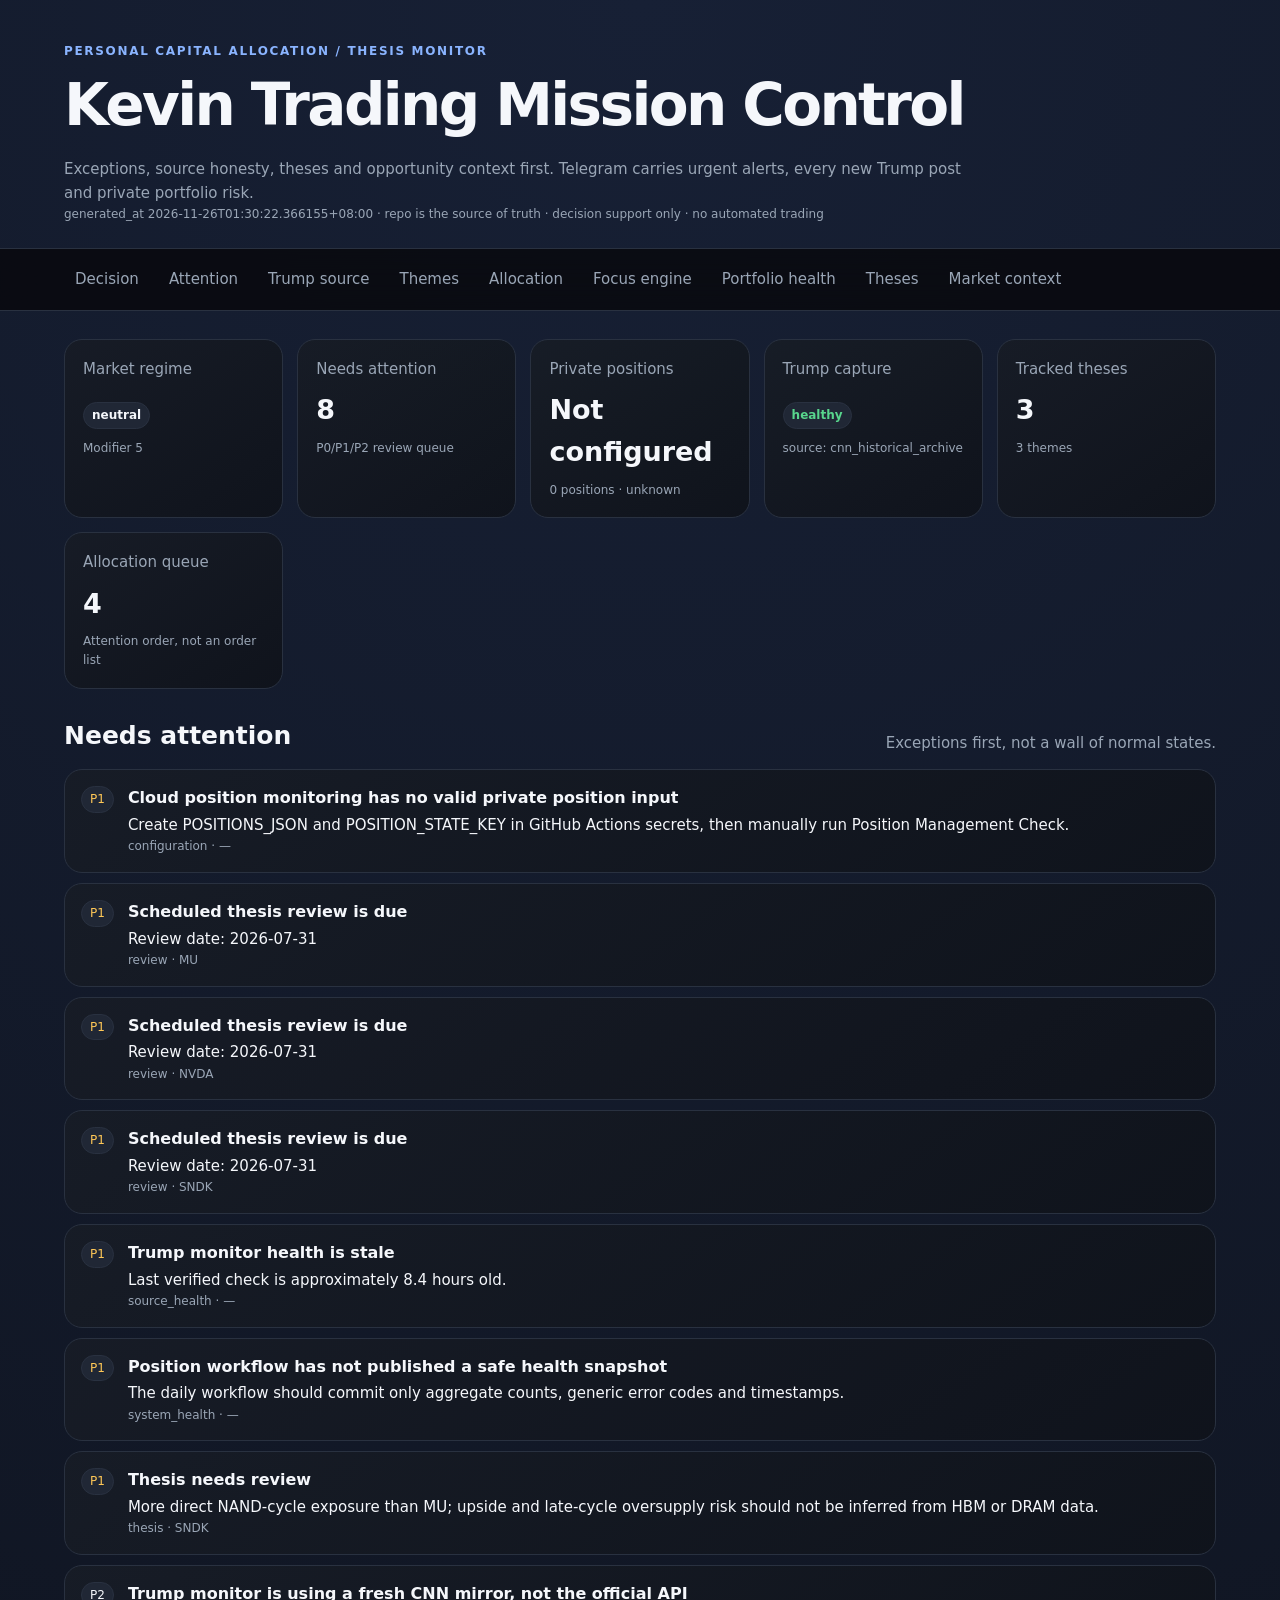
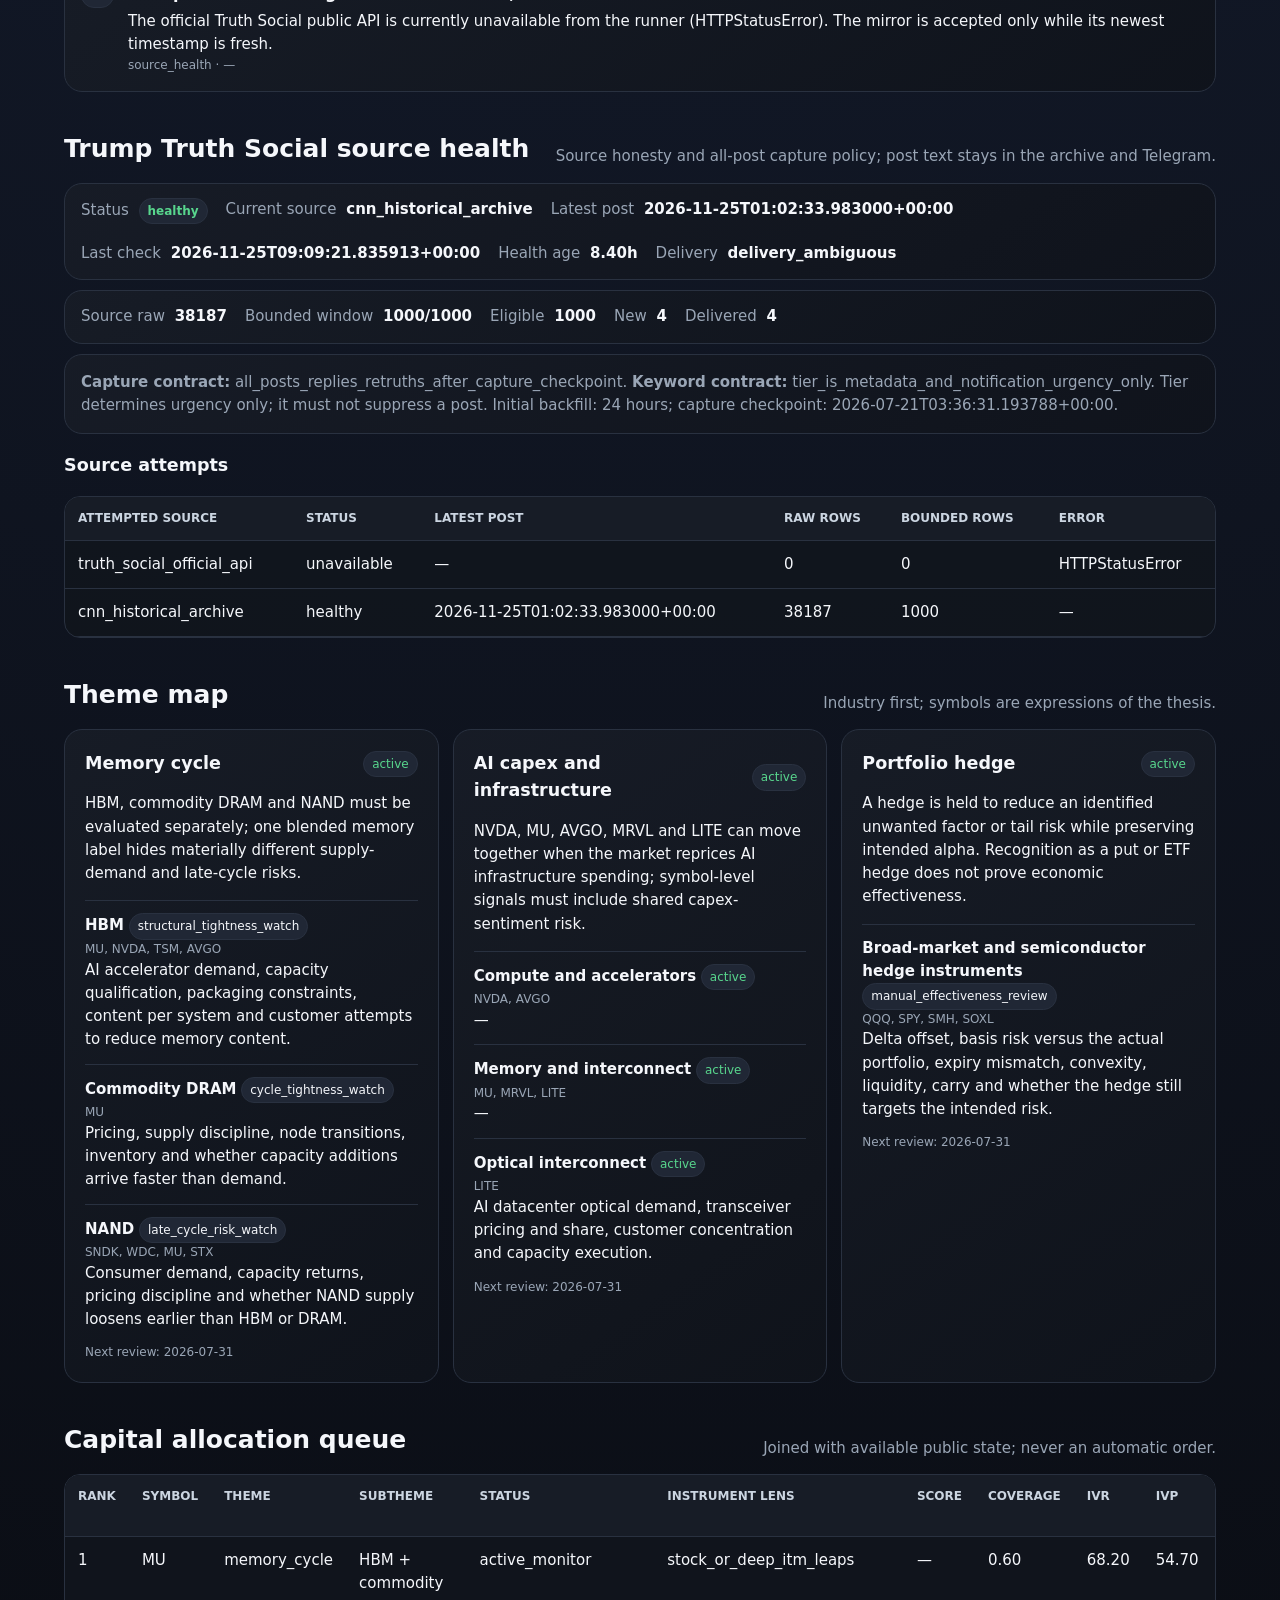
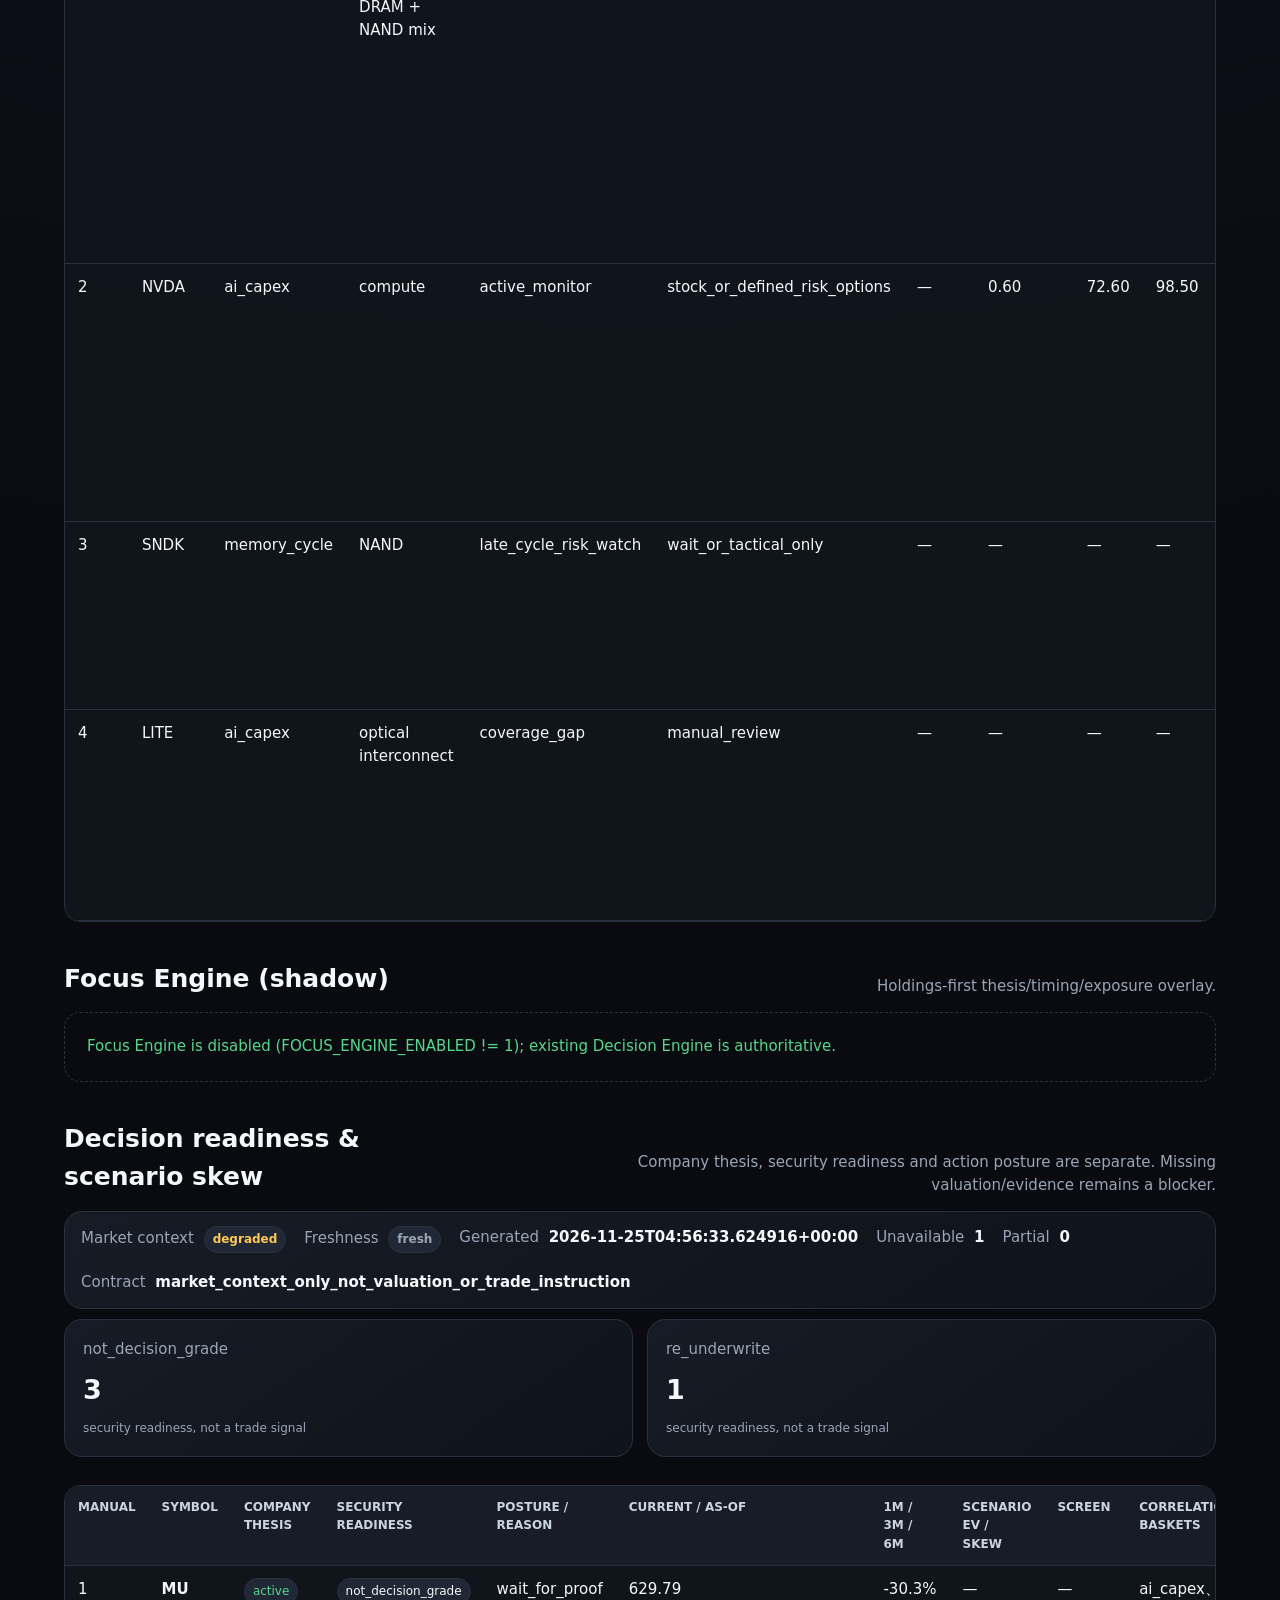
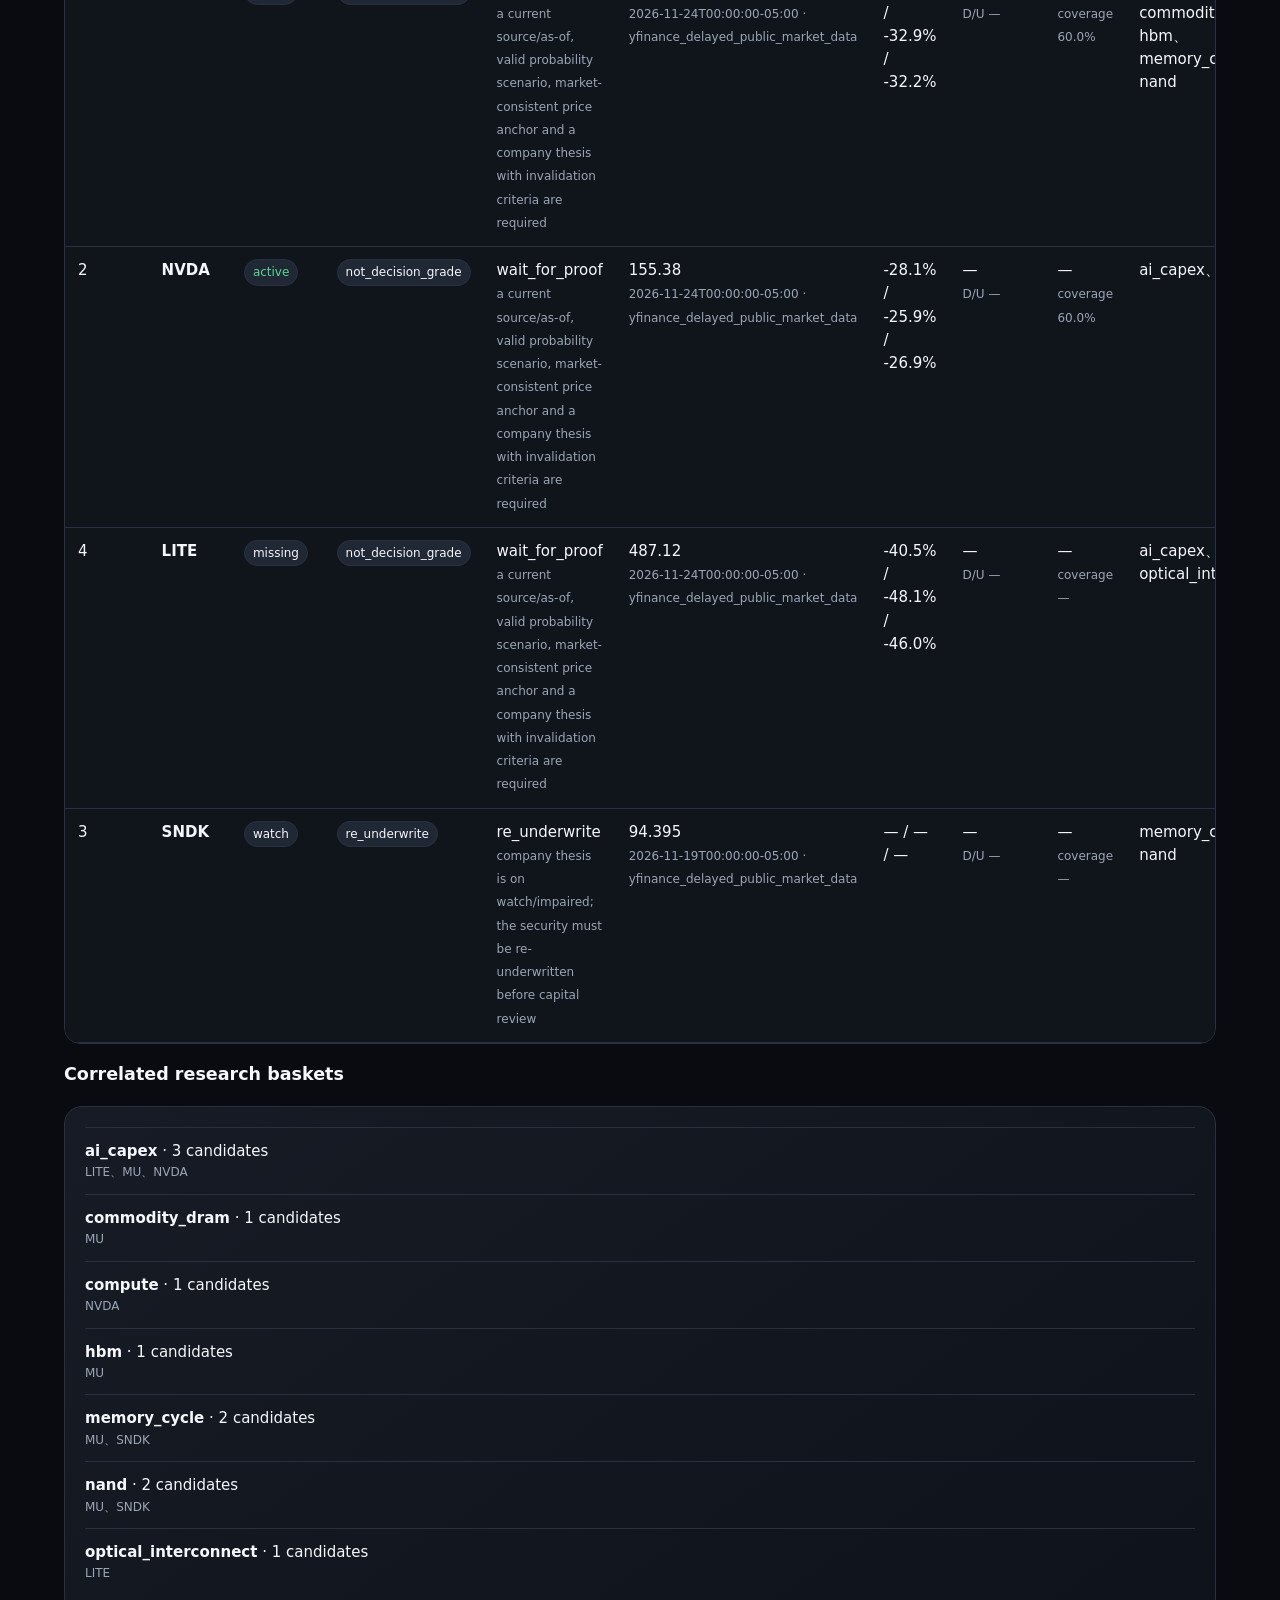
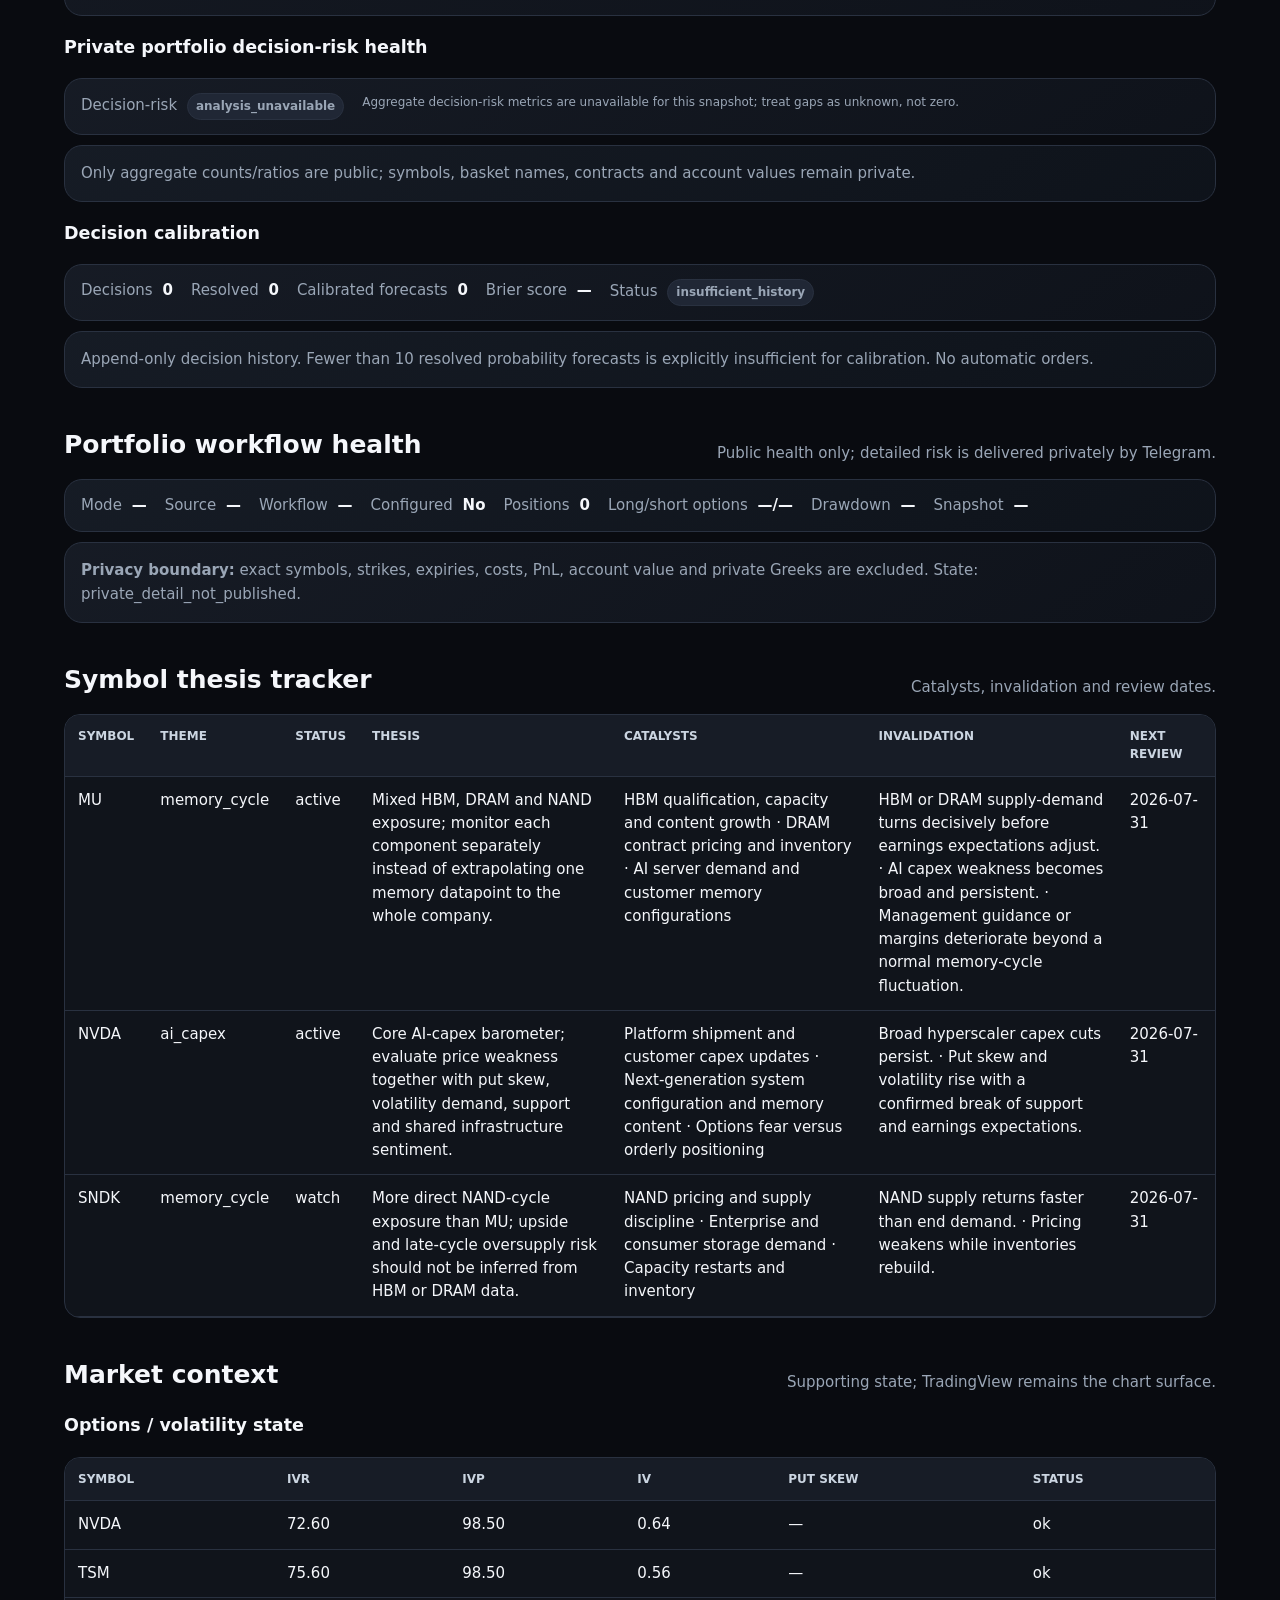
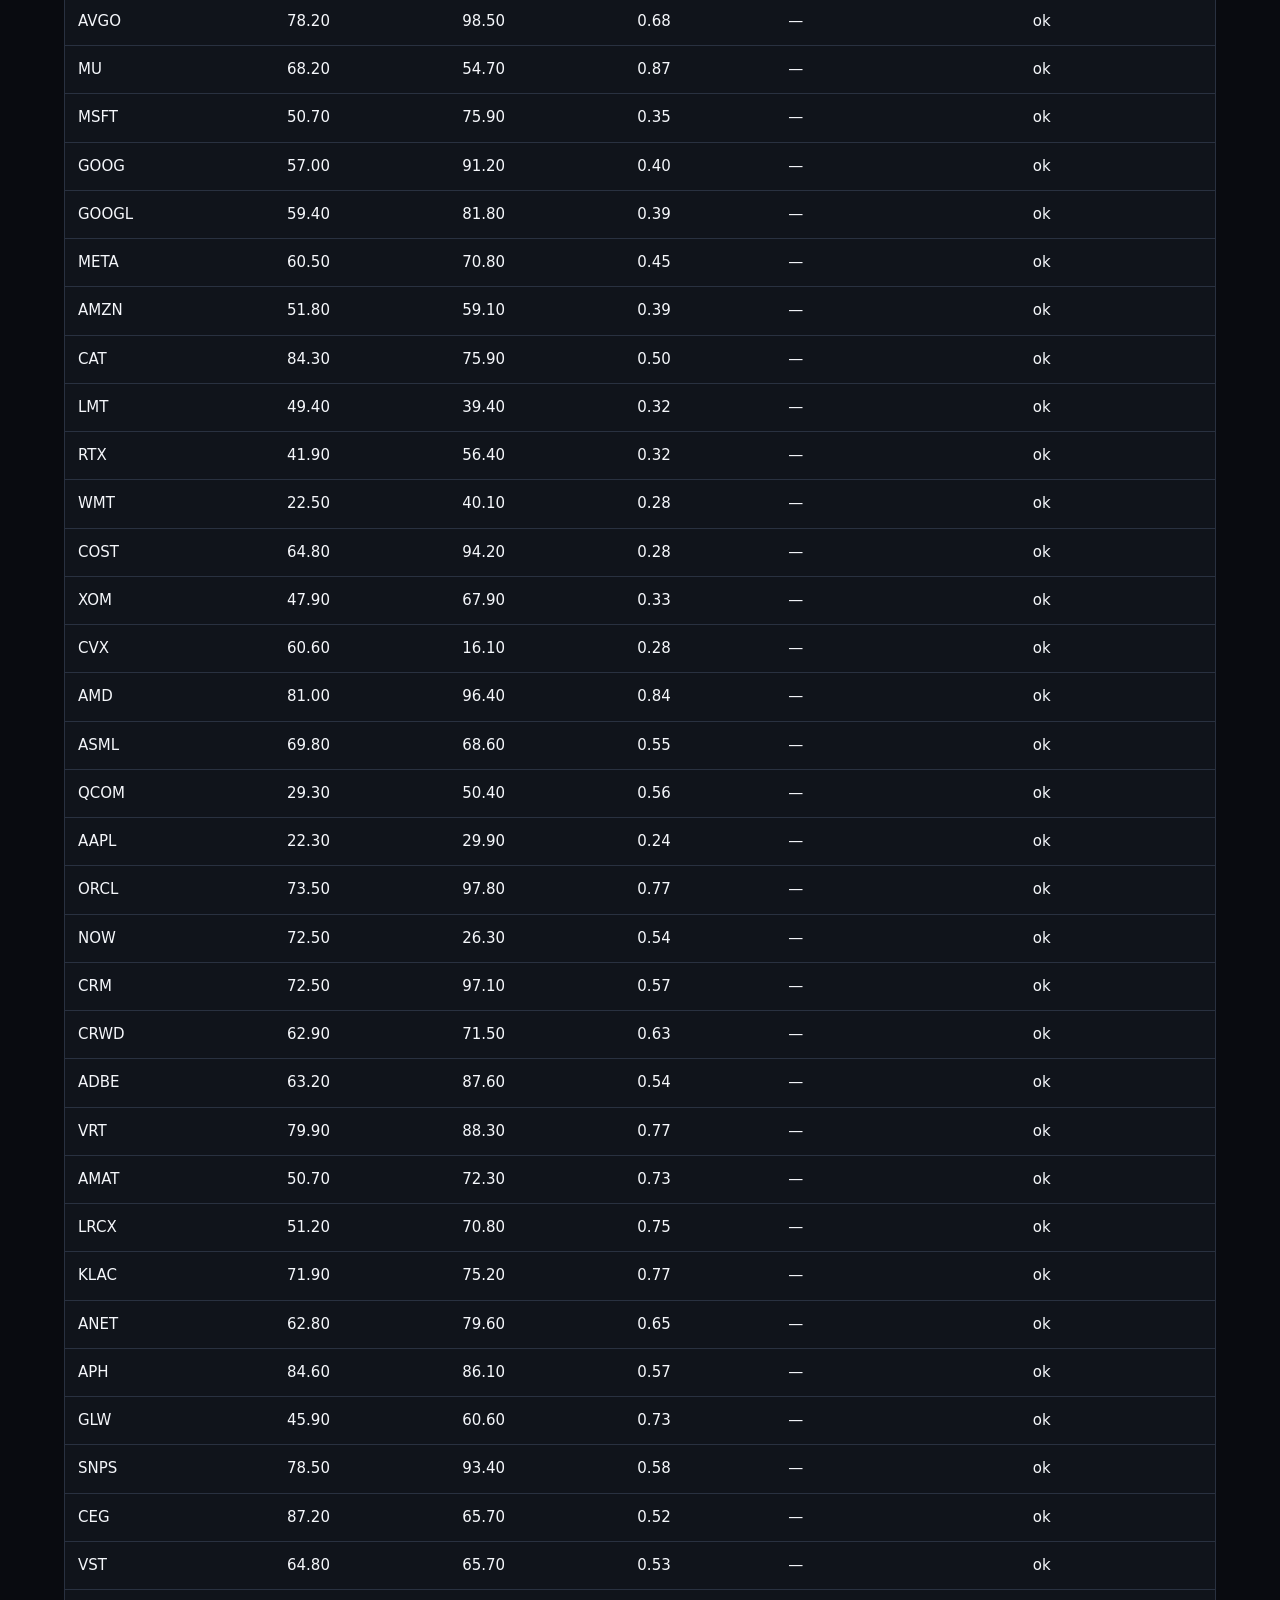
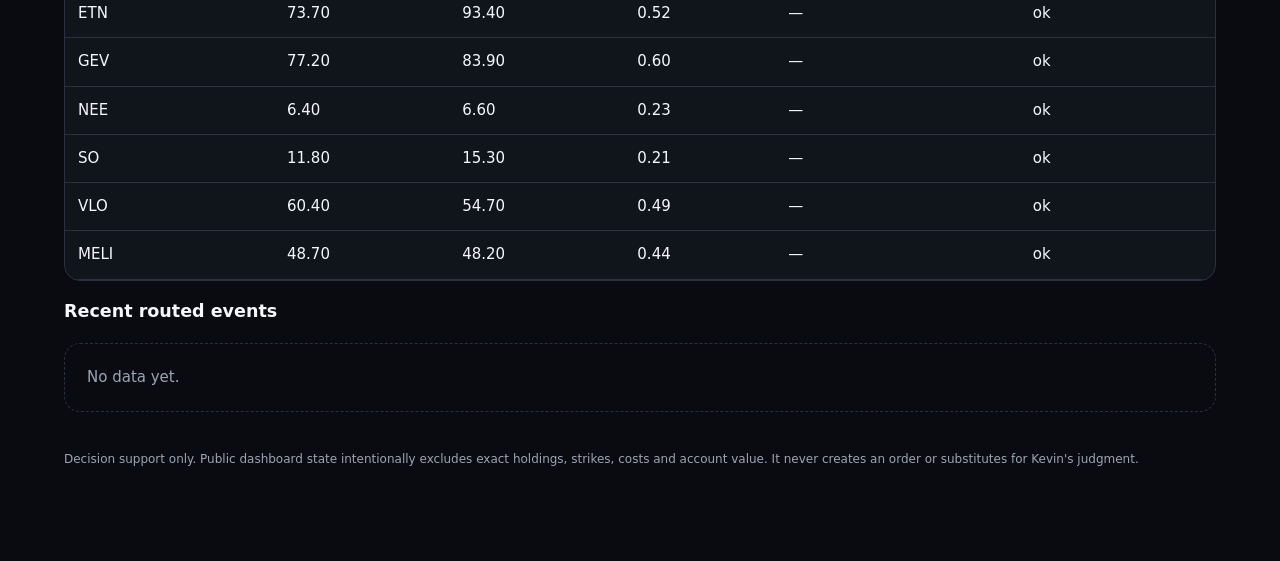
==== commit e0bb7cab: "dashboard: Dashboard Build [skip ci]" ====
--- a/public/dashboard/index.html
+++ b/public/dashboard/index.html
@@ -5,6 +5,6 @@
 </style></head><body>
 <header><div class="kicker">Personal capital allocation / thesis monitor</div><h1>Kevin Trading Mission Control</h1>
 <div class="subtitle">Exceptions, source honesty, theses and opportunity context first. Telegram carries urgent alerts, every new Trump post and private portfolio risk.</div>
-<div class="meta">generated_at 2026-11-25T13:34:03.717106+08:00 · repo is the source of truth · decision support only · no automated trading</div></header>
+<div class="meta">generated_at 2026-11-26T01:30:22.366155+08:00 · repo is the source of truth · decision support only · no automated trading</div></header>
 <nav><a href="#decision">Decision</a><a href="#attention">Attention</a><a href="#trump">Trump source</a><a href="#themes">Themes</a><a href="#allocation">Allocation</a><a href="#focus">Focus engine</a><a href="#positions">Portfolio health</a><a href="#theses">Theses</a><a href="#context">Market context</a></nav>
-<main><div class="cards"><article class="card"><div class="card-label">Market regime</div><div class="card-value"><span class="badge neutral">neutral</span></div><div class="card-note">Modifier 5</div></article><article class="card"><div class="card-label">Needs attention</div><div class="card-value">8</div><div class="card-note">P0/P1/P2 review queue</div></article><article class="card"><div class="card-label">Private positions</div><div class="card-value">Not configured</div><div class="card-note">0 positions · unknown</div></article><article class="card"><div class="card-label">Trump capture</div><div class="card-value"><span class="badge healthy">healthy</span></div><div class="card-note">source: cnn_historical_archive</div></article><article class="card"><div class="card-label">Tracked theses</div><div class="card-value">3</div><div class="card-note">3 themes</div></article><article class="card"><div class="card-label">Allocation queue</div><div class="card-value">4</div><div class="card-note">Attention order, not an order list</div></article></div><section id="attention"><div class="section-head"><h2>Needs attention</h2><p>Exceptions first, not a wall of normal states.</p></div><div class="attention-list"><article class="attention-item"><div><span class="badge p1">P1</span></div><div class="attention-copy"><div class="attention-title">Cloud position monitoring has no valid private position input</div><div class="attention-detail">Create POSITIONS_JSON and POSITION_STATE_KEY in GitHub Actions secrets, then manually run Position Management Check.</div><div class="attention-meta">configuration · —</div></div></article><article class="attention-item"><div><span class="badge p1">P1</span></div><div class="attention-copy"><div class="attention-title">Scheduled thesis review is due</div><div class="attention-detail">Review date: 2026-07-31</div><div class="attention-meta">review · MU</div></div></article><article class="attention-item"><div><span class="badge p1">P1</span></div><div class="attention-copy"><div class="attention-title">Scheduled thesis review is due</div><div class="attention-detail">Review date: 2026-07-31</div><div class="attention-meta">review · NVDA</div></div></article><article class="attention-item"><div><span class="badge p1">P1</span></div><div class="attention-copy"><div class="attention-title">Scheduled thesis review is due</div><div class="attention-detail">Review date: 2026-07-31</div><div class="attention-meta">review · SNDK</div></div></article><article class="attention-item"><div><span class="badge p1">P1</span></div><div class="attention-copy"><div class="attention-title">Trump monitor health is stale</div><div class="attention-detail">Last verified check is approximately 4.9 hours old.</div><div class="attention-meta">source_health · —</div></div></article><article class="attention-item"><div><span class="badge p1">P1</span></div><div class="attention-copy"><div class="attention-title">Position workflow has not published a safe health snapshot</div><div class="attention-detail">The daily workflow should commit only aggregate counts, generic error codes and timestamps.</div><div class="attention-meta">system_health · —</div></div></article><article class="attention-item"><div><span class="badge p1">P1</span></div><div class="attention-copy"><div class="attention-title">Thesis needs review</div><div class="attention-detail">More direct NAND-cycle exposure than MU; upside and late-cycle oversupply risk should not be inferred from HBM or DRAM data.</div><div class="attention-meta">thesis · SNDK</div></div></article><article class="attention-item"><div><span class="badge p2">P2</span></div><div class="attention-copy"><div class="attention-title">Trump monitor is using a fresh CNN mirror, not the official API</div><div class="attention-detail">The official Truth Social public API is currently unavailable from the runner (HTTPStatusError). The mirror is accepted only while its newest timestamp is fresh.</div><div class="attention-meta">source_health · —</div></div></article></div></section><section id="trump"><div class="section-head"><h2>Trump Truth Social source health</h2><p>Source honesty and all-post capture policy; post text stays in the archive and Telegram.</p></div><div class="account-strip"><span>Status <strong><span class="badge healthy">healthy</span></strong></span><span>Current source <strong>cnn_historical_archive</strong></span><span>Latest post <strong>2026-11-24T18:58:04.604000+00:00</strong></span><span>Last check <strong>2026-11-25T00:42:30.089292+00:00</strong></span><span>Health age <strong>4.90h</strong></span><span>Delivery <strong>delivery_ambiguous</strong></span></div><div class="account-strip"><span>Source raw <strong>38183</strong></span><span>Bounded window <strong>1000/1000</strong></span><span>Eligible <strong>1000</strong></span><span>New <strong>4</strong></span><span>Delivered <strong>4</strong></span></div><div class="privacy-note"><strong>Capture contract:</strong> all_posts_replies_retruths_after_capture_checkpoint. <strong>Keyword contract:</strong> tier_is_metadata_and_notification_urgency_only. Tier determines urgency only; it must not suppress a post. Initial backfill: 24 hours; capture checkpoint: 2026-07-21T03:36:31.193788+00:00.</div><h3>Source attempts</h3><div class="table-wrap"><table><thead><tr><th>Attempted source</th><th>Status</th><th>Latest post</th><th>Raw rows</th><th>Bounded rows</th><th>Error</th></tr></thead><tbody><tr><td>truth_social_official_api</td><td>unavailable</td><td>—</td><td>0</td><td>0</td><td>HTTPStatusError</td></tr><tr><td>cnn_historical_archive</td><td>healthy</td><td>2026-11-24T18:58:04.604000+00:00</td><td>38183</td><td>1000</td><td>—</td></tr></tbody></table></div></section><section id="themes"><div class="section-head"><h2>Theme map</h2><p>Industry first; symbols are expressions of the thesis.</p></div><div class="theme-grid"><article class="theme-card"><div class="theme-title"><h3>Memory cycle</h3><span class="badge active">active</span></div><p>HBM, commodity DRAM and NAND must be evaluated separately; one blended memory label hides materially different supply-demand and late-cycle risks.</p><div class="subtheme"><div><strong>HBM</strong> <span class="badge structural-tightness-watch">structural_tightness_watch</span></div><div class="muted">MU, NVDA, TSM, AVGO</div><div>AI accelerator demand, capacity qualification, packaging constraints, content per system and customer attempts to reduce memory content.</div></div><div class="subtheme"><div><strong>Commodity DRAM</strong> <span class="badge cycle-tightness-watch">cycle_tightness_watch</span></div><div class="muted">MU</div><div>Pricing, supply discipline, node transitions, inventory and whether capacity additions arrive faster than demand.</div></div><div class="subtheme"><div><strong>NAND</strong> <span class="badge late-cycle-risk-watch">late_cycle_risk_watch</span></div><div class="muted">SNDK, WDC, MU, STX</div><div>Consumer demand, capacity returns, pricing discipline and whether NAND supply loosens earlier than HBM or DRAM.</div></div><div class="muted">Next review: 2026-07-31</div></article><article class="theme-card"><div class="theme-title"><h3>AI capex and infrastructure</h3><span class="badge active">active</span></div><p>NVDA, MU, AVGO, MRVL and LITE can move together when the market reprices AI infrastructure spending; symbol-level signals must include shared capex-sentiment risk.</p><div class="subtheme"><div><strong>Compute and accelerators</strong> <span class="badge active">active</span></div><div class="muted">NVDA, AVGO</div><div>—</div></div><div class="subtheme"><div><strong>Memory and interconnect</strong> <span class="badge active">active</span></div><div class="muted">MU, MRVL, LITE</div><div>—</div></div><div class="subtheme"><div><strong>Optical interconnect</strong> <span class="badge active">active</span></div><div class="muted">LITE</div><div>AI datacenter optical demand, transceiver pricing and share, customer concentration and capacity execution.</div></div><div class="muted">Next review: 2026-07-31</div></article><article class="theme-card"><div class="theme-title"><h3>Portfolio hedge</h3><span class="badge active">active</span></div><p>A hedge is held to reduce an identified unwanted factor or tail risk while preserving intended alpha. Recognition as a put or ETF hedge does not prove economic effectiveness.</p><div class="subtheme"><div><strong>Broad-market and semiconductor hedge instruments</strong> <span class="badge manual-effectiveness-review">manual_effectiveness_review</span></div><div class="muted">QQQ, SPY, SMH, SOXL</div><div>Delta offset, basis risk versus the actual portfolio, expiry mismatch, convexity, liquidity, carry and whether the hedge still targets the intended risk.</div></div><div class="muted">Next review: 2026-07-31</div></article></div></section><section id="allocation"><div class="section-head"><h2>Capital allocation queue</h2><p>Joined with available public state; never an automatic order.</p></div><div class="table-wrap"><table><thead><tr><th>Rank</th><th>Symbol</th><th>Theme</th><th>Subtheme</th><th>Status</th><th>Instrument lens</th><th>Score</th><th>Coverage</th><th>IVR</th><th>IVP</th><th>Review trigger</th><th>Invalidation</th></tr></thead><tbody><tr><td>1</td><td>MU</td><td>memory_cycle</td><td>HBM + commodity DRAM + NAND mix</td><td>active_monitor</td><td>stock_or_deep_itm_leaps</td><td>—</td><td>0.60</td><td>68.20</td><td>54.70</td><td>Manual review of valuation, earnings expectations, price structure and whether options-market fear confirms or rejects the move.</td><td>HBM/DRAM supply-demand or AI-capex assumptions deteriorate materially.</td></tr><tr><td>2</td><td>NVDA</td><td>ai_capex</td><td>compute</td><td>active_monitor</td><td>stock_or_defined_risk_options</td><td>—</td><td>0.60</td><td>72.60</td><td>98.50</td><td>Review price support together with volatility demand, put skew and earnings expectations rather than price alone.</td><td>Broad, persistent capex cuts or a confirmed options-fear and earnings breakdown.</td></tr><tr><td>3</td><td>SNDK</td><td>memory_cycle</td><td>NAND</td><td>late_cycle_risk_watch</td><td>wait_or_tactical_only</td><td>—</td><td>—</td><td>—</td><td>—</td><td>Require NAND pricing, inventory and capacity discipline to remain supportive.</td><td>Capacity returns faster than demand and NAND pricing weakens.</td></tr><tr><td>4</td><td>LITE</td><td>ai_capex</td><td>optical interconnect</td><td>coverage_gap</td><td>manual_review</td><td>—</td><td>—</td><td>—</td><td>—</td><td>Add complete fundamentals, price and options coverage before relying on monitor scores.</td><td>AI optical demand or company execution deteriorates.</td></tr></tbody></table></div></section><section id="focus"><div class="section-head"><h2>Focus Engine (shadow)</h2><p>Holdings-first thesis/timing/exposure overlay.</p></div><div class="ok-state">Focus Engine is disabled (FOCUS_ENGINE_ENABLED != 1); existing Decision Engine is authoritative.</div></section><!-- decision-layer:start --><section id="decision"><div class="section-head"><h2>Decision readiness & scenario skew</h2><p>Company thesis, security readiness and action posture are separate. Missing valuation/evidence remains a blocker.</p></div><div class="account-strip"><span>Market context <strong><span class="badge degraded">degraded</span></strong></span><span>Freshness <strong><span class="badge fresh">fresh</span></strong></span><span>Generated <strong>2026-11-25T04:56:33.624916+00:00</strong></span><span>Unavailable <strong>1</strong></span><span>Partial <strong>0</strong></span><span>Contract <strong>market_context_only_not_valuation_or_trade_instruction</strong></span></div><div class="cards"><article class="card"><div class="card-label">not_decision_grade</div><div class="card-value">3</div><div class="card-note">security readiness, not a trade signal</div></article><article class="card"><div class="card-label">re_underwrite</div><div class="card-value">1</div><div class="card-note">security readiness, not a trade signal</div></article></div><div class="table-wrap"><table><thead><tr><th>Manual</th><th>Symbol</th><th>Company thesis</th><th>Security readiness</th><th>Posture / reason</th><th>Current / as-of</th><th>1M / 3M / 6M</th><th>Scenario EV / skew</th><th>Screen</th><th>Correlation baskets</th><th>Blocking gaps</th></tr></thead><tbody><tr><td>1</td><td><strong>MU</strong></td><td><span class="badge active">active</span></td><td><span class="badge not-decision-grade">not_decision_grade</span></td><td>wait_for_proof<br><span class="muted">a current source/as-of, valid probability scenario, market-consistent price anchor and a company thesis with invalidation criteria are required</span></td><td>629.79<br><span class="muted">2026-11-24T00:00:00-05:00 · yfinance_delayed_public_market_data</span></td><td>-30.3% / -32.9% / -32.2%</td><td>—<br><span class="muted">D/U —</span></td><td>—<br><span class="muted">coverage 60.0%</span></td><td>ai_capex、commodity_dram、hbm、memory_cycle、nand</td><td>catalyst_not_future、complete_screen_score_missing、evidence_quality_not_reviewable、evidence_stale_vs_market、scenario_missing、threshold_origin_unapproved、watchlist_coverage_below_80pct</td></tr><tr><td>2</td><td><strong>NVDA</strong></td><td><span class="badge active">active</span></td><td><span class="badge not-decision-grade">not_decision_grade</span></td><td>wait_for_proof<br><span class="muted">a current source/as-of, valid probability scenario, market-consistent price anchor and a company thesis with invalidation criteria are required</span></td><td>155.38<br><span class="muted">2026-11-24T00:00:00-05:00 · yfinance_delayed_public_market_data</span></td><td>-28.1% / -25.9% / -26.9%</td><td>—<br><span class="muted">D/U —</span></td><td>—<br><span class="muted">coverage 60.0%</span></td><td>ai_capex、compute</td><td>catalyst_not_future、complete_screen_score_missing、evidence_quality_not_reviewable、evidence_stale_vs_market、scenario_missing、threshold_origin_unapproved、watchlist_coverage_below_80pct</td></tr><tr><td>4</td><td><strong>LITE</strong></td><td><span class="badge missing">missing</span></td><td><span class="badge not-decision-grade">not_decision_grade</span></td><td>wait_for_proof<br><span class="muted">a current source/as-of, valid probability scenario, market-consistent price anchor and a company thesis with invalidation criteria are required</span></td><td>487.12<br><span class="muted">2026-11-24T00:00:00-05:00 · yfinance_delayed_public_market_data</span></td><td>-40.5% / -48.1% / -46.0%</td><td>—<br><span class="muted">D/U —</span></td><td>—<br><span class="muted">coverage —</span></td><td>ai_capex、optical_interconnect</td><td>catalyst_not_future、complete_screen_score_missing、evidence_quality_not_reviewable、evidence_stale_vs_market、scenario_missing、symbol_thesis_missing、thesis_invalidation_missing、thesis_next_review_missing、threshold_origin_unapproved、watchlist_coverage_missing</td></tr><tr><td>3</td><td><strong>SNDK</strong></td><td><span class="badge watch">watch</span></td><td><span class="badge re-underwrite">re_underwrite</span></td><td>re_underwrite<br><span class="muted">company thesis is on watch/impaired; the security must be re-underwritten before capital review</span></td><td>94.395<br><span class="muted">2026-11-19T00:00:00-05:00 · yfinance_delayed_public_market_data</span></td><td>— / — / —</td><td>—<br><span class="muted">D/U —</span></td><td>—<br><span class="muted">coverage —</span></td><td>memory_cycle、nand</td><td>catalyst_not_future、complete_screen_score_missing、evidence_quality_not_reviewable、evidence_stale_vs_market、market_context_stale、market_context_unhealthy、scenario_missing、threshold_origin_unapproved、watchlist_coverage_missing</td></tr></tbody></table></div><h3>Correlated research baskets</h3><div class="theme-card"><div class="subtheme"><strong>ai_capex</strong> · 3 candidates<div class="muted">LITE、MU、NVDA</div></div><div class="subtheme"><strong>commodity_dram</strong> · 1 candidates<div class="muted">MU</div></div><div class="subtheme"><strong>compute</strong> · 1 candidates<div class="muted">NVDA</div></div><div class="subtheme"><strong>hbm</strong> · 1 candidates<div class="muted">MU</div></div><div class="subtheme"><strong>memory_cycle</strong> · 2 candidates<div class="muted">MU、SNDK</div></div><div class="subtheme"><strong>nand</strong> · 2 candidates<div class="muted">MU、SNDK</div></div><div class="subtheme"><strong>optical_interconnect</strong> · 1 candidates<div class="muted">LITE</div></div></div><h3>Private portfolio decision-risk health</h3><div class="account-strip"><span>Decision-risk <strong><span class="badge analysis-unavailable">analysis_unavailable</span></strong></span><span class="muted">Aggregate decision-risk metrics are unavailable for this snapshot; treat gaps as unknown, not zero.</span></div><div class="privacy-note">Only aggregate counts/ratios are public; symbols, basket names, contracts and account values remain private.</div><h3>Decision calibration</h3><div class="account-strip"><span>Decisions <strong>0</strong></span><span>Resolved <strong>0</strong></span><span>Calibrated forecasts <strong>0</strong></span><span>Brier score <strong>—</strong></span><span>Status <strong><span class="badge insufficient-history">insufficient_history</span></strong></span></div><div class="privacy-note">Append-only decision history. Fewer than 10 resolved probability forecasts is explicitly insufficient for calibration. No automatic orders.</div></section><!-- decision-layer:end --><section id="positions"><div class="section-head"><h2>Portfolio workflow health</h2><p>Public health only; detailed risk is delivered privately by Telegram.</p></div><div class="account-strip"><span>Mode <strong>—</strong></span><span>Source <strong>—</strong></span><span>Workflow <strong>—</strong></span><span>Configured <strong>No</strong></span><span>Positions <strong>0</strong></span><span>Long/short options <strong>—/—</strong></span><span>Drawdown <strong>—</strong></span><span>Snapshot <strong>—</strong></span></div><div class="privacy-note"><strong>Privacy boundary:</strong> exact symbols, strikes, expiries, costs, PnL, account value and private Greeks are excluded. State: private_detail_not_published.</div></section><section id="theses"><div class="section-head"><h2>Symbol thesis tracker</h2><p>Catalysts, invalidation and review dates.</p></div><div class="table-wrap"><table><thead><tr><th>Symbol</th><th>Theme</th><th>Status</th><th>Thesis</th><th>Catalysts</th><th>Invalidation</th><th>Next review</th></tr></thead><tbody><tr><td>MU</td><td>memory_cycle</td><td>active</td><td>Mixed HBM, DRAM and NAND exposure; monitor each component separately instead of extrapolating one memory datapoint to the whole company.</td><td>HBM qualification, capacity and content growth · DRAM contract pricing and inventory · AI server demand and customer memory configurations</td><td>HBM or DRAM supply-demand turns decisively before earnings expectations adjust. · AI capex weakness becomes broad and persistent. · Management guidance or margins deteriorate beyond a normal memory-cycle fluctuation.</td><td>2026-07-31</td></tr><tr><td>NVDA</td><td>ai_capex</td><td>active</td><td>Core AI-capex barometer; evaluate price weakness together with put skew, volatility demand, support and shared infrastructure sentiment.</td><td>Platform shipment and customer capex updates · Next-generation system configuration and memory content · Options fear versus orderly positioning</td><td>Broad hyperscaler capex cuts persist. · Put skew and volatility rise with a confirmed break of support and earnings expectations.</td><td>2026-07-31</td></tr><tr><td>SNDK</td><td>memory_cycle</td><td>watch</td><td>More direct NAND-cycle exposure than MU; upside and late-cycle oversupply risk should not be inferred from HBM or DRAM data.</td><td>NAND pricing and supply discipline · Enterprise and consumer storage demand · Capacity restarts and inventory</td><td>NAND supply returns faster than end demand. · Pricing weakens while inventories rebuild.</td><td>2026-07-31</td></tr></tbody></table></div></section><section id="context"><div class="section-head"><h2>Market context</h2><p>Supporting state; TradingView remains the chart surface.</p></div><h3>Options / volatility state</h3><div class="table-wrap"><table><thead><tr><th>Symbol</th><th>IVR</th><th>IVP</th><th>IV</th><th>Put skew</th><th>Status</th></tr></thead><tbody><tr><td>NVDA</td><td>72.60</td><td>98.50</td><td>0.64</td><td>—</td><td>ok</td></tr><tr><td>TSM</td><td>75.60</td><td>98.50</td><td>0.56</td><td>—</td><td>ok</td></tr><tr><td>AVGO</td><td>78.20</td><td>98.50</td><td>0.68</td><td>—</td><td>ok</td></tr><tr><td>MU</td><td>68.20</td><td>54.70</td><td>0.87</td><td>—</td><td>ok</td></tr><tr><td>MSFT</td><td>50.70</td><td>75.90</td><td>0.35</td><td>—</td><td>ok</td></tr><tr><td>GOOG</td><td>57.00</td><td>91.20</td><td>0.40</td><td>—</td><td>ok</td></tr><tr><td>GOOGL</td><td>59.40</td><td>81.80</td><td>0.39</td><td>—</td><td>ok</td></tr><tr><td>META</td><td>60.50</td><td>70.80</td><td>0.45</td><td>—</td><td>ok</td></tr><tr><td>AMZN</td><td>51.80</td><td>59.10</td><td>0.39</td><td>—</td><td>ok</td></tr><tr><td>CAT</td><td>84.30</td><td>75.90</td><td>0.50</td><td>—</td><td>ok</td></tr><tr><td>LMT</td><td>49.40</td><td>39.40</td><td>0.32</td><td>—</td><td>ok</td></tr><tr><td>RTX</td><td>41.90</td><td>56.40</td><td>0.32</td><td>—</td><td>ok</td></tr><tr><td>WMT</td><td>22.50</td><td>40.10</td><td>0.28</td><td>—</td><td>ok</td></tr><tr><td>COST</td><td>64.80</td><td>94.20</td><td>0.28</td><td>—</td><td>ok</td></tr><tr><td>XOM</td><td>47.90</td><td>67.90</td><td>0.33</td><td>—</td><td>ok</td></tr><tr><td>CVX</td><td>60.60</td><td>16.10</td><td>0.28</td><td>—</td><td>ok</td></tr><tr><td>AMD</td><td>81.00</td><td>96.40</td><td>0.84</td><td>—</td><td>ok</td></tr><tr><td>ASML</td><td>69.80</td><td>68.60</td><td>0.55</td><td>—</td><td>ok</td></tr><tr><td>QCOM</td><td>29.30</td><td>50.40</td><td>0.56</td><td>—</td><td>ok</td></tr><tr><td>AAPL</td><td>22.30</td><td>29.90</td><td>0.24</td><td>—</td><td>ok</td></tr><tr><td>ORCL</td><td>73.50</td><td>97.80</td><td>0.77</td><td>—</td><td>ok</td></tr><tr><td>NOW</td><td>72.50</td><td>26.30</td><td>0.54</td><td>—</td><td>ok</td></tr><tr><td>CRM</td><td>72.50</td><td>97.10</td><td>0.57</td><td>—</td><td>ok</td></tr><tr><td>CRWD</td><td>62.90</td><td>71.50</td><td>0.63</td><td>—</td><td>ok</td></tr><tr><td>ADBE</td><td>63.20</td><td>87.60</td><td>0.54</td><td>—</td><td>ok</td></tr><tr><td>VRT</td><td>79.90</td><td>88.30</td><td>0.77</td><td>—</td><td>ok</td></tr><tr><td>AMAT</td><td>50.70</td><td>72.30</td><td>0.73</td><td>—</td><td>ok</td></tr><tr><td>LRCX</td><td>51.20</td><td>70.80</td><td>0.75</td><td>—</td><td>ok</td></tr><tr><td>KLAC</td><td>71.90</td><td>75.20</td><td>0.77</td><td>—</td><td>ok</td></tr><tr><td>ANET</td><td>62.80</td><td>79.60</td><td>0.65</td><td>—</td><td>ok</td></tr><tr><td>APH</td><td>84.60</td><td>86.10</td><td>0.57</td><td>—</td><td>ok</td></tr><tr><td>GLW</td><td>45.90</td><td>60.60</td><td>0.73</td><td>—</td><td>ok</td></tr><tr><td>SNPS</td><td>78.50</td><td>93.40</td><td>0.58</td><td>—</td><td>ok</td></tr><tr><td>CEG</td><td>87.20</td><td>65.70</td><td>0.52</td><td>—</td><td>ok</td></tr><tr><td>VST</td><td>64.80</td><td>65.70</td><td>0.53</td><td>—</td><td>ok</td></tr><tr><td>ETN</td><td>73.70</td><td>93.40</td><td>0.52</td><td>—</td><td>ok</td></tr><tr><td>GEV</td><td>77.20</td><td>83.90</td><td>0.60</td><td>—</td><td>ok</td></tr><tr><td>NEE</td><td>6.40</td><td>6.60</td><td>0.23</td><td>—</td><td>ok</td></tr><tr><td>SO</td><td>11.80</td><td>15.30</td><td>0.21</td><td>—</td><td>ok</td></tr><tr><td>VLO</td><td>60.40</td><td>54.70</td><td>0.49</td><td>—</td><td>ok</td></tr><tr><td>MELI</td><td>48.70</td><td>48.20</td><td>0.44</td><td>—</td><td>ok</td></tr></tbody></table></div><h3>Recent routed events</h3><div class="empty">No data yet.</div></section><p class="meta">Decision support only. Public dashboard state intentionally excludes exact holdings, strikes, costs and account value. It never creates an order or substitutes for Kevin&#x27;s judgment.</p></main></body></html>+<main><div class="cards"><article class="card"><div class="card-label">Market regime</div><div class="card-value"><span class="badge neutral">neutral</span></div><div class="card-note">Modifier 5</div></article><article class="card"><div class="card-label">Needs attention</div><div class="card-value">8</div><div class="card-note">P0/P1/P2 review queue</div></article><article class="card"><div class="card-label">Private positions</div><div class="card-value">Not configured</div><div class="card-note">0 positions · unknown</div></article><article class="card"><div class="card-label">Trump capture</div><div class="card-value"><span class="badge healthy">healthy</span></div><div class="card-note">source: cnn_historical_archive</div></article><article class="card"><div class="card-label">Tracked theses</div><div class="card-value">3</div><div class="card-note">3 themes</div></article><article class="card"><div class="card-label">Allocation queue</div><div class="card-value">4</div><div class="card-note">Attention order, not an order list</div></article></div><section id="attention"><div class="section-head"><h2>Needs attention</h2><p>Exceptions first, not a wall of normal states.</p></div><div class="attention-list"><article class="attention-item"><div><span class="badge p1">P1</span></div><div class="attention-copy"><div class="attention-title">Cloud position monitoring has no valid private position input</div><div class="attention-detail">Create POSITIONS_JSON and POSITION_STATE_KEY in GitHub Actions secrets, then manually run Position Management Check.</div><div class="attention-meta">configuration · —</div></div></article><article class="attention-item"><div><span class="badge p1">P1</span></div><div class="attention-copy"><div class="attention-title">Scheduled thesis review is due</div><div class="attention-detail">Review date: 2026-07-31</div><div class="attention-meta">review · MU</div></div></article><article class="attention-item"><div><span class="badge p1">P1</span></div><div class="attention-copy"><div class="attention-title">Scheduled thesis review is due</div><div class="attention-detail">Review date: 2026-07-31</div><div class="attention-meta">review · NVDA</div></div></article><article class="attention-item"><div><span class="badge p1">P1</span></div><div class="attention-copy"><div class="attention-title">Scheduled thesis review is due</div><div class="attention-detail">Review date: 2026-07-31</div><div class="attention-meta">review · SNDK</div></div></article><article class="attention-item"><div><span class="badge p1">P1</span></div><div class="attention-copy"><div class="attention-title">Trump monitor health is stale</div><div class="attention-detail">Last verified check is approximately 8.4 hours old.</div><div class="attention-meta">source_health · —</div></div></article><article class="attention-item"><div><span class="badge p1">P1</span></div><div class="attention-copy"><div class="attention-title">Position workflow has not published a safe health snapshot</div><div class="attention-detail">The daily workflow should commit only aggregate counts, generic error codes and timestamps.</div><div class="attention-meta">system_health · —</div></div></article><article class="attention-item"><div><span class="badge p1">P1</span></div><div class="attention-copy"><div class="attention-title">Thesis needs review</div><div class="attention-detail">More direct NAND-cycle exposure than MU; upside and late-cycle oversupply risk should not be inferred from HBM or DRAM data.</div><div class="attention-meta">thesis · SNDK</div></div></article><article class="attention-item"><div><span class="badge p2">P2</span></div><div class="attention-copy"><div class="attention-title">Trump monitor is using a fresh CNN mirror, not the official API</div><div class="attention-detail">The official Truth Social public API is currently unavailable from the runner (HTTPStatusError). The mirror is accepted only while its newest timestamp is fresh.</div><div class="attention-meta">source_health · —</div></div></article></div></section><section id="trump"><div class="section-head"><h2>Trump Truth Social source health</h2><p>Source honesty and all-post capture policy; post text stays in the archive and Telegram.</p></div><div class="account-strip"><span>Status <strong><span class="badge healthy">healthy</span></strong></span><span>Current source <strong>cnn_historical_archive</strong></span><span>Latest post <strong>2026-11-25T01:02:33.983000+00:00</strong></span><span>Last check <strong>2026-11-25T09:09:21.835913+00:00</strong></span><span>Health age <strong>8.40h</strong></span><span>Delivery <strong>delivery_ambiguous</strong></span></div><div class="account-strip"><span>Source raw <strong>38187</strong></span><span>Bounded window <strong>1000/1000</strong></span><span>Eligible <strong>1000</strong></span><span>New <strong>4</strong></span><span>Delivered <strong>4</strong></span></div><div class="privacy-note"><strong>Capture contract:</strong> all_posts_replies_retruths_after_capture_checkpoint. <strong>Keyword contract:</strong> tier_is_metadata_and_notification_urgency_only. Tier determines urgency only; it must not suppress a post. Initial backfill: 24 hours; capture checkpoint: 2026-07-21T03:36:31.193788+00:00.</div><h3>Source attempts</h3><div class="table-wrap"><table><thead><tr><th>Attempted source</th><th>Status</th><th>Latest post</th><th>Raw rows</th><th>Bounded rows</th><th>Error</th></tr></thead><tbody><tr><td>truth_social_official_api</td><td>unavailable</td><td>—</td><td>0</td><td>0</td><td>HTTPStatusError</td></tr><tr><td>cnn_historical_archive</td><td>healthy</td><td>2026-11-25T01:02:33.983000+00:00</td><td>38187</td><td>1000</td><td>—</td></tr></tbody></table></div></section><section id="themes"><div class="section-head"><h2>Theme map</h2><p>Industry first; symbols are expressions of the thesis.</p></div><div class="theme-grid"><article class="theme-card"><div class="theme-title"><h3>Memory cycle</h3><span class="badge active">active</span></div><p>HBM, commodity DRAM and NAND must be evaluated separately; one blended memory label hides materially different supply-demand and late-cycle risks.</p><div class="subtheme"><div><strong>HBM</strong> <span class="badge structural-tightness-watch">structural_tightness_watch</span></div><div class="muted">MU, NVDA, TSM, AVGO</div><div>AI accelerator demand, capacity qualification, packaging constraints, content per system and customer attempts to reduce memory content.</div></div><div class="subtheme"><div><strong>Commodity DRAM</strong> <span class="badge cycle-tightness-watch">cycle_tightness_watch</span></div><div class="muted">MU</div><div>Pricing, supply discipline, node transitions, inventory and whether capacity additions arrive faster than demand.</div></div><div class="subtheme"><div><strong>NAND</strong> <span class="badge late-cycle-risk-watch">late_cycle_risk_watch</span></div><div class="muted">SNDK, WDC, MU, STX</div><div>Consumer demand, capacity returns, pricing discipline and whether NAND supply loosens earlier than HBM or DRAM.</div></div><div class="muted">Next review: 2026-07-31</div></article><article class="theme-card"><div class="theme-title"><h3>AI capex and infrastructure</h3><span class="badge active">active</span></div><p>NVDA, MU, AVGO, MRVL and LITE can move together when the market reprices AI infrastructure spending; symbol-level signals must include shared capex-sentiment risk.</p><div class="subtheme"><div><strong>Compute and accelerators</strong> <span class="badge active">active</span></div><div class="muted">NVDA, AVGO</div><div>—</div></div><div class="subtheme"><div><strong>Memory and interconnect</strong> <span class="badge active">active</span></div><div class="muted">MU, MRVL, LITE</div><div>—</div></div><div class="subtheme"><div><strong>Optical interconnect</strong> <span class="badge active">active</span></div><div class="muted">LITE</div><div>AI datacenter optical demand, transceiver pricing and share, customer concentration and capacity execution.</div></div><div class="muted">Next review: 2026-07-31</div></article><article class="theme-card"><div class="theme-title"><h3>Portfolio hedge</h3><span class="badge active">active</span></div><p>A hedge is held to reduce an identified unwanted factor or tail risk while preserving intended alpha. Recognition as a put or ETF hedge does not prove economic effectiveness.</p><div class="subtheme"><div><strong>Broad-market and semiconductor hedge instruments</strong> <span class="badge manual-effectiveness-review">manual_effectiveness_review</span></div><div class="muted">QQQ, SPY, SMH, SOXL</div><div>Delta offset, basis risk versus the actual portfolio, expiry mismatch, convexity, liquidity, carry and whether the hedge still targets the intended risk.</div></div><div class="muted">Next review: 2026-07-31</div></article></div></section><section id="allocation"><div class="section-head"><h2>Capital allocation queue</h2><p>Joined with available public state; never an automatic order.</p></div><div class="table-wrap"><table><thead><tr><th>Rank</th><th>Symbol</th><th>Theme</th><th>Subtheme</th><th>Status</th><th>Instrument lens</th><th>Score</th><th>Coverage</th><th>IVR</th><th>IVP</th><th>Review trigger</th><th>Invalidation</th></tr></thead><tbody><tr><td>1</td><td>MU</td><td>memory_cycle</td><td>HBM + commodity DRAM + NAND mix</td><td>active_monitor</td><td>stock_or_deep_itm_leaps</td><td>—</td><td>0.60</td><td>68.20</td><td>54.70</td><td>Manual review of valuation, earnings expectations, price structure and whether options-market fear confirms or rejects the move.</td><td>HBM/DRAM supply-demand or AI-capex assumptions deteriorate materially.</td></tr><tr><td>2</td><td>NVDA</td><td>ai_capex</td><td>compute</td><td>active_monitor</td><td>stock_or_defined_risk_options</td><td>—</td><td>0.60</td><td>72.60</td><td>98.50</td><td>Review price support together with volatility demand, put skew and earnings expectations rather than price alone.</td><td>Broad, persistent capex cuts or a confirmed options-fear and earnings breakdown.</td></tr><tr><td>3</td><td>SNDK</td><td>memory_cycle</td><td>NAND</td><td>late_cycle_risk_watch</td><td>wait_or_tactical_only</td><td>—</td><td>—</td><td>—</td><td>—</td><td>Require NAND pricing, inventory and capacity discipline to remain supportive.</td><td>Capacity returns faster than demand and NAND pricing weakens.</td></tr><tr><td>4</td><td>LITE</td><td>ai_capex</td><td>optical interconnect</td><td>coverage_gap</td><td>manual_review</td><td>—</td><td>—</td><td>—</td><td>—</td><td>Add complete fundamentals, price and options coverage before relying on monitor scores.</td><td>AI optical demand or company execution deteriorates.</td></tr></tbody></table></div></section><section id="focus"><div class="section-head"><h2>Focus Engine (shadow)</h2><p>Holdings-first thesis/timing/exposure overlay.</p></div><div class="ok-state">Focus Engine is disabled (FOCUS_ENGINE_ENABLED != 1); existing Decision Engine is authoritative.</div></section><!-- decision-layer:start --><section id="decision"><div class="section-head"><h2>Decision readiness & scenario skew</h2><p>Company thesis, security readiness and action posture are separate. Missing valuation/evidence remains a blocker.</p></div><div class="account-strip"><span>Market context <strong><span class="badge degraded">degraded</span></strong></span><span>Freshness <strong><span class="badge fresh">fresh</span></strong></span><span>Generated <strong>2026-11-25T04:56:33.624916+00:00</strong></span><span>Unavailable <strong>1</strong></span><span>Partial <strong>0</strong></span><span>Contract <strong>market_context_only_not_valuation_or_trade_instruction</strong></span></div><div class="cards"><article class="card"><div class="card-label">not_decision_grade</div><div class="card-value">3</div><div class="card-note">security readiness, not a trade signal</div></article><article class="card"><div class="card-label">re_underwrite</div><div class="card-value">1</div><div class="card-note">security readiness, not a trade signal</div></article></div><div class="table-wrap"><table><thead><tr><th>Manual</th><th>Symbol</th><th>Company thesis</th><th>Security readiness</th><th>Posture / reason</th><th>Current / as-of</th><th>1M / 3M / 6M</th><th>Scenario EV / skew</th><th>Screen</th><th>Correlation baskets</th><th>Blocking gaps</th></tr></thead><tbody><tr><td>1</td><td><strong>MU</strong></td><td><span class="badge active">active</span></td><td><span class="badge not-decision-grade">not_decision_grade</span></td><td>wait_for_proof<br><span class="muted">a current source/as-of, valid probability scenario, market-consistent price anchor and a company thesis with invalidation criteria are required</span></td><td>629.79<br><span class="muted">2026-11-24T00:00:00-05:00 · yfinance_delayed_public_market_data</span></td><td>-30.3% / -32.9% / -32.2%</td><td>—<br><span class="muted">D/U —</span></td><td>—<br><span class="muted">coverage 60.0%</span></td><td>ai_capex、commodity_dram、hbm、memory_cycle、nand</td><td>catalyst_not_future、complete_screen_score_missing、evidence_quality_not_reviewable、evidence_stale_vs_market、scenario_missing、threshold_origin_unapproved、watchlist_coverage_below_80pct</td></tr><tr><td>2</td><td><strong>NVDA</strong></td><td><span class="badge active">active</span></td><td><span class="badge not-decision-grade">not_decision_grade</span></td><td>wait_for_proof<br><span class="muted">a current source/as-of, valid probability scenario, market-consistent price anchor and a company thesis with invalidation criteria are required</span></td><td>155.38<br><span class="muted">2026-11-24T00:00:00-05:00 · yfinance_delayed_public_market_data</span></td><td>-28.1% / -25.9% / -26.9%</td><td>—<br><span class="muted">D/U —</span></td><td>—<br><span class="muted">coverage 60.0%</span></td><td>ai_capex、compute</td><td>catalyst_not_future、complete_screen_score_missing、evidence_quality_not_reviewable、evidence_stale_vs_market、scenario_missing、threshold_origin_unapproved、watchlist_coverage_below_80pct</td></tr><tr><td>4</td><td><strong>LITE</strong></td><td><span class="badge missing">missing</span></td><td><span class="badge not-decision-grade">not_decision_grade</span></td><td>wait_for_proof<br><span class="muted">a current source/as-of, valid probability scenario, market-consistent price anchor and a company thesis with invalidation criteria are required</span></td><td>487.12<br><span class="muted">2026-11-24T00:00:00-05:00 · yfinance_delayed_public_market_data</span></td><td>-40.5% / -48.1% / -46.0%</td><td>—<br><span class="muted">D/U —</span></td><td>—<br><span class="muted">coverage —</span></td><td>ai_capex、optical_interconnect</td><td>catalyst_not_future、complete_screen_score_missing、evidence_quality_not_reviewable、evidence_stale_vs_market、scenario_missing、symbol_thesis_missing、thesis_invalidation_missing、thesis_next_review_missing、threshold_origin_unapproved、watchlist_coverage_missing</td></tr><tr><td>3</td><td><strong>SNDK</strong></td><td><span class="badge watch">watch</span></td><td><span class="badge re-underwrite">re_underwrite</span></td><td>re_underwrite<br><span class="muted">company thesis is on watch/impaired; the security must be re-underwritten before capital review</span></td><td>94.395<br><span class="muted">2026-11-19T00:00:00-05:00 · yfinance_delayed_public_market_data</span></td><td>— / — / —</td><td>—<br><span class="muted">D/U —</span></td><td>—<br><span class="muted">coverage —</span></td><td>memory_cycle、nand</td><td>catalyst_not_future、complete_screen_score_missing、evidence_quality_not_reviewable、evidence_stale_vs_market、market_context_stale、market_context_unhealthy、scenario_missing、threshold_origin_unapproved、watchlist_coverage_missing</td></tr></tbody></table></div><h3>Correlated research baskets</h3><div class="theme-card"><div class="subtheme"><strong>ai_capex</strong> · 3 candidates<div class="muted">LITE、MU、NVDA</div></div><div class="subtheme"><strong>commodity_dram</strong> · 1 candidates<div class="muted">MU</div></div><div class="subtheme"><strong>compute</strong> · 1 candidates<div class="muted">NVDA</div></div><div class="subtheme"><strong>hbm</strong> · 1 candidates<div class="muted">MU</div></div><div class="subtheme"><strong>memory_cycle</strong> · 2 candidates<div class="muted">MU、SNDK</div></div><div class="subtheme"><strong>nand</strong> · 2 candidates<div class="muted">MU、SNDK</div></div><div class="subtheme"><strong>optical_interconnect</strong> · 1 candidates<div class="muted">LITE</div></div></div><h3>Private portfolio decision-risk health</h3><div class="account-strip"><span>Decision-risk <strong><span class="badge analysis-unavailable">analysis_unavailable</span></strong></span><span class="muted">Aggregate decision-risk metrics are unavailable for this snapshot; treat gaps as unknown, not zero.</span></div><div class="privacy-note">Only aggregate counts/ratios are public; symbols, basket names, contracts and account values remain private.</div><h3>Decision calibration</h3><div class="account-strip"><span>Decisions <strong>0</strong></span><span>Resolved <strong>0</strong></span><span>Calibrated forecasts <strong>0</strong></span><span>Brier score <strong>—</strong></span><span>Status <strong><span class="badge insufficient-history">insufficient_history</span></strong></span></div><div class="privacy-note">Append-only decision history. Fewer than 10 resolved probability forecasts is explicitly insufficient for calibration. No automatic orders.</div></section><!-- decision-layer:end --><section id="positions"><div class="section-head"><h2>Portfolio workflow health</h2><p>Public health only; detailed risk is delivered privately by Telegram.</p></div><div class="account-strip"><span>Mode <strong>—</strong></span><span>Source <strong>—</strong></span><span>Workflow <strong>—</strong></span><span>Configured <strong>No</strong></span><span>Positions <strong>0</strong></span><span>Long/short options <strong>—/—</strong></span><span>Drawdown <strong>—</strong></span><span>Snapshot <strong>—</strong></span></div><div class="privacy-note"><strong>Privacy boundary:</strong> exact symbols, strikes, expiries, costs, PnL, account value and private Greeks are excluded. State: private_detail_not_published.</div></section><section id="theses"><div class="section-head"><h2>Symbol thesis tracker</h2><p>Catalysts, invalidation and review dates.</p></div><div class="table-wrap"><table><thead><tr><th>Symbol</th><th>Theme</th><th>Status</th><th>Thesis</th><th>Catalysts</th><th>Invalidation</th><th>Next review</th></tr></thead><tbody><tr><td>MU</td><td>memory_cycle</td><td>active</td><td>Mixed HBM, DRAM and NAND exposure; monitor each component separately instead of extrapolating one memory datapoint to the whole company.</td><td>HBM qualification, capacity and content growth · DRAM contract pricing and inventory · AI server demand and customer memory configurations</td><td>HBM or DRAM supply-demand turns decisively before earnings expectations adjust. · AI capex weakness becomes broad and persistent. · Management guidance or margins deteriorate beyond a normal memory-cycle fluctuation.</td><td>2026-07-31</td></tr><tr><td>NVDA</td><td>ai_capex</td><td>active</td><td>Core AI-capex barometer; evaluate price weakness together with put skew, volatility demand, support and shared infrastructure sentiment.</td><td>Platform shipment and customer capex updates · Next-generation system configuration and memory content · Options fear versus orderly positioning</td><td>Broad hyperscaler capex cuts persist. · Put skew and volatility rise with a confirmed break of support and earnings expectations.</td><td>2026-07-31</td></tr><tr><td>SNDK</td><td>memory_cycle</td><td>watch</td><td>More direct NAND-cycle exposure than MU; upside and late-cycle oversupply risk should not be inferred from HBM or DRAM data.</td><td>NAND pricing and supply discipline · Enterprise and consumer storage demand · Capacity restarts and inventory</td><td>NAND supply returns faster than end demand. · Pricing weakens while inventories rebuild.</td><td>2026-07-31</td></tr></tbody></table></div></section><section id="context"><div class="section-head"><h2>Market context</h2><p>Supporting state; TradingView remains the chart surface.</p></div><h3>Options / volatility state</h3><div class="table-wrap"><table><thead><tr><th>Symbol</th><th>IVR</th><th>IVP</th><th>IV</th><th>Put skew</th><th>Status</th></tr></thead><tbody><tr><td>NVDA</td><td>72.60</td><td>98.50</td><td>0.64</td><td>—</td><td>ok</td></tr><tr><td>TSM</td><td>75.60</td><td>98.50</td><td>0.56</td><td>—</td><td>ok</td></tr><tr><td>AVGO</td><td>78.20</td><td>98.50</td><td>0.68</td><td>—</td><td>ok</td></tr><tr><td>MU</td><td>68.20</td><td>54.70</td><td>0.87</td><td>—</td><td>ok</td></tr><tr><td>MSFT</td><td>50.70</td><td>75.90</td><td>0.35</td><td>—</td><td>ok</td></tr><tr><td>GOOG</td><td>57.00</td><td>91.20</td><td>0.40</td><td>—</td><td>ok</td></tr><tr><td>GOOGL</td><td>59.40</td><td>81.80</td><td>0.39</td><td>—</td><td>ok</td></tr><tr><td>META</td><td>60.50</td><td>70.80</td><td>0.45</td><td>—</td><td>ok</td></tr><tr><td>AMZN</td><td>51.80</td><td>59.10</td><td>0.39</td><td>—</td><td>ok</td></tr><tr><td>CAT</td><td>84.30</td><td>75.90</td><td>0.50</td><td>—</td><td>ok</td></tr><tr><td>LMT</td><td>49.40</td><td>39.40</td><td>0.32</td><td>—</td><td>ok</td></tr><tr><td>RTX</td><td>41.90</td><td>56.40</td><td>0.32</td><td>—</td><td>ok</td></tr><tr><td>WMT</td><td>22.50</td><td>40.10</td><td>0.28</td><td>—</td><td>ok</td></tr><tr><td>COST</td><td>64.80</td><td>94.20</td><td>0.28</td><td>—</td><td>ok</td></tr><tr><td>XOM</td><td>47.90</td><td>67.90</td><td>0.33</td><td>—</td><td>ok</td></tr><tr><td>CVX</td><td>60.60</td><td>16.10</td><td>0.28</td><td>—</td><td>ok</td></tr><tr><td>AMD</td><td>81.00</td><td>96.40</td><td>0.84</td><td>—</td><td>ok</td></tr><tr><td>ASML</td><td>69.80</td><td>68.60</td><td>0.55</td><td>—</td><td>ok</td></tr><tr><td>QCOM</td><td>29.30</td><td>50.40</td><td>0.56</td><td>—</td><td>ok</td></tr><tr><td>AAPL</td><td>22.30</td><td>29.90</td><td>0.24</td><td>—</td><td>ok</td></tr><tr><td>ORCL</td><td>73.50</td><td>97.80</td><td>0.77</td><td>—</td><td>ok</td></tr><tr><td>NOW</td><td>72.50</td><td>26.30</td><td>0.54</td><td>—</td><td>ok</td></tr><tr><td>CRM</td><td>72.50</td><td>97.10</td><td>0.57</td><td>—</td><td>ok</td></tr><tr><td>CRWD</td><td>62.90</td><td>71.50</td><td>0.63</td><td>—</td><td>ok</td></tr><tr><td>ADBE</td><td>63.20</td><td>87.60</td><td>0.54</td><td>—</td><td>ok</td></tr><tr><td>VRT</td><td>79.90</td><td>88.30</td><td>0.77</td><td>—</td><td>ok</td></tr><tr><td>AMAT</td><td>50.70</td><td>72.30</td><td>0.73</td><td>—</td><td>ok</td></tr><tr><td>LRCX</td><td>51.20</td><td>70.80</td><td>0.75</td><td>—</td><td>ok</td></tr><tr><td>KLAC</td><td>71.90</td><td>75.20</td><td>0.77</td><td>—</td><td>ok</td></tr><tr><td>ANET</td><td>62.80</td><td>79.60</td><td>0.65</td><td>—</td><td>ok</td></tr><tr><td>APH</td><td>84.60</td><td>86.10</td><td>0.57</td><td>—</td><td>ok</td></tr><tr><td>GLW</td><td>45.90</td><td>60.60</td><td>0.73</td><td>—</td><td>ok</td></tr><tr><td>SNPS</td><td>78.50</td><td>93.40</td><td>0.58</td><td>—</td><td>ok</td></tr><tr><td>CEG</td><td>87.20</td><td>65.70</td><td>0.52</td><td>—</td><td>ok</td></tr><tr><td>VST</td><td>64.80</td><td>65.70</td><td>0.53</td><td>—</td><td>ok</td></tr><tr><td>ETN</td><td>73.70</td><td>93.40</td><td>0.52</td><td>—</td><td>ok</td></tr><tr><td>GEV</td><td>77.20</td><td>83.90</td><td>0.60</td><td>—</td><td>ok</td></tr><tr><td>NEE</td><td>6.40</td><td>6.60</td><td>0.23</td><td>—</td><td>ok</td></tr><tr><td>SO</td><td>11.80</td><td>15.30</td><td>0.21</td><td>—</td><td>ok</td></tr><tr><td>VLO</td><td>60.40</td><td>54.70</td><td>0.49</td><td>—</td><td>ok</td></tr><tr><td>MELI</td><td>48.70</td><td>48.20</td><td>0.44</td><td>—</td><td>ok</td></tr></tbody></table></div><h3>Recent routed events</h3><div class="empty">No data yet.</div></section><p class="meta">Decision support only. Public dashboard state intentionally excludes exact holdings, strikes, costs and account value. It never creates an order or substitutes for Kevin&#x27;s judgment.</p></main></body></html>
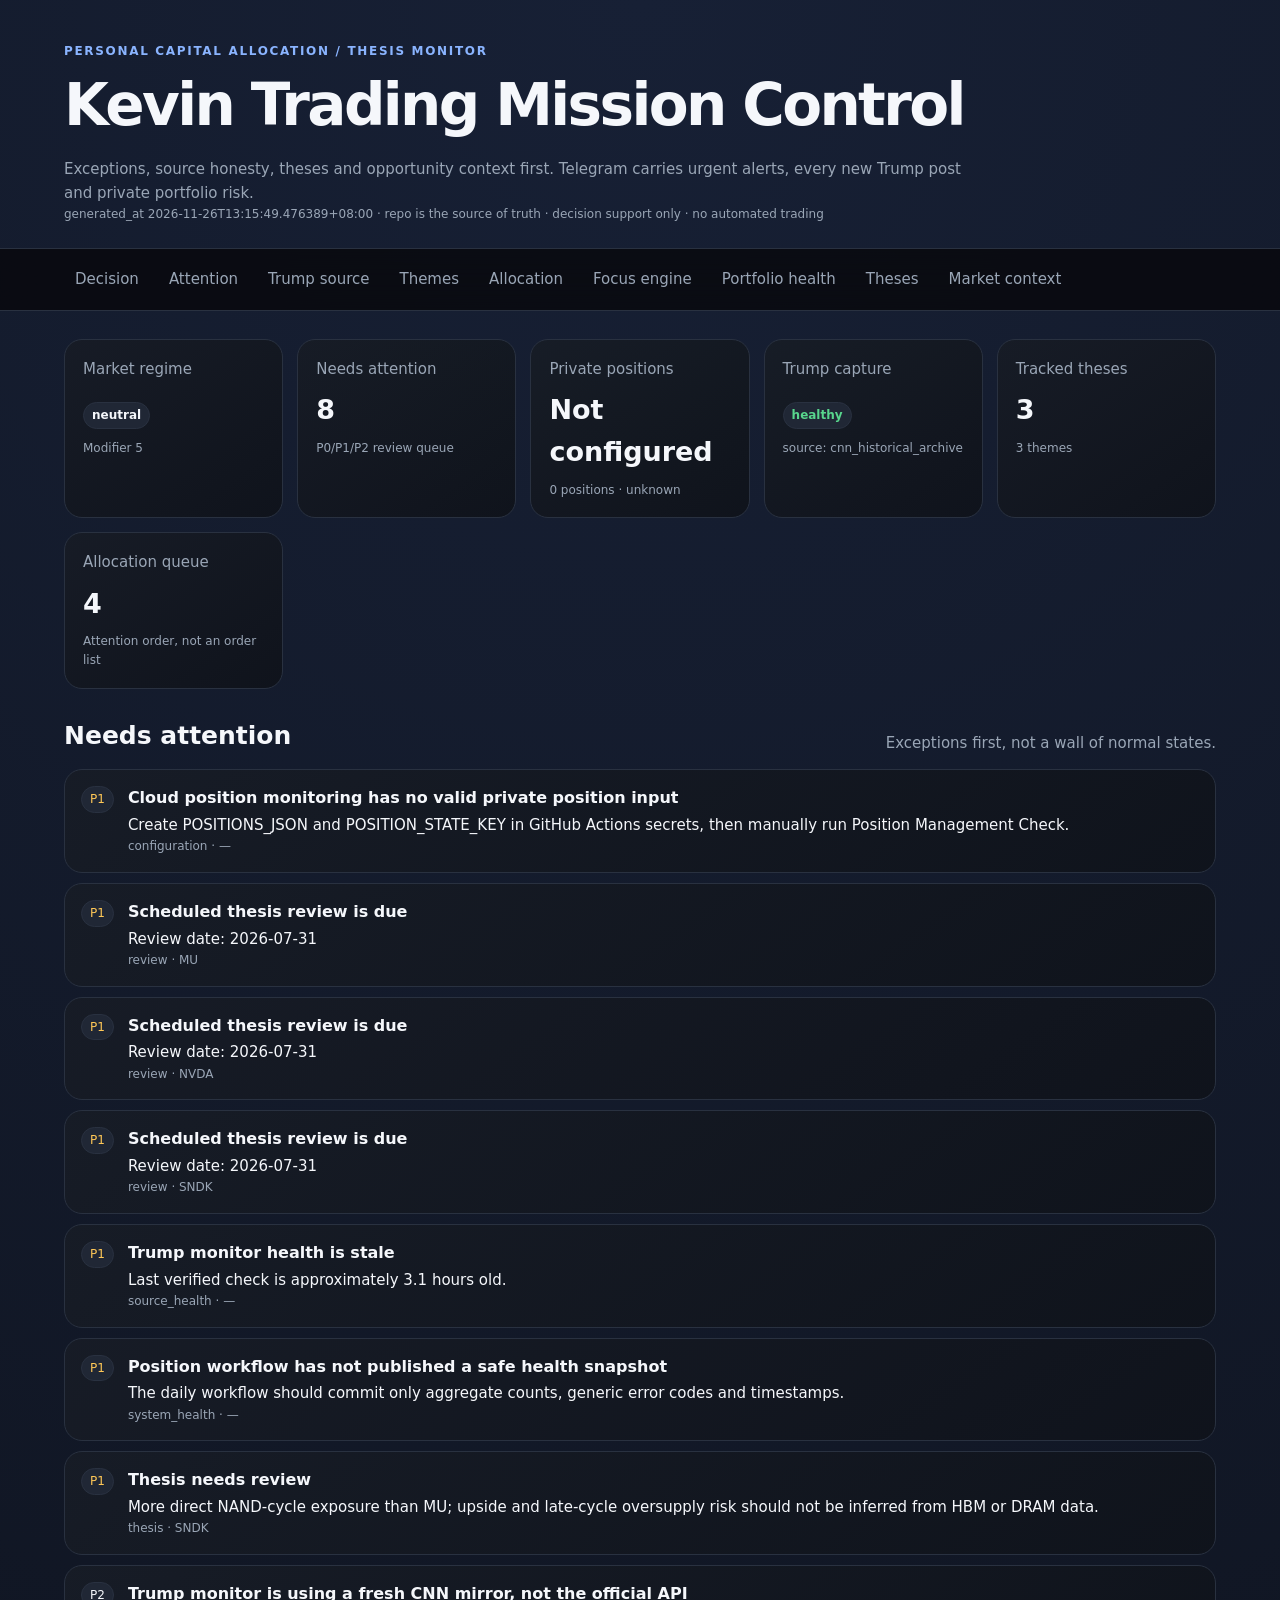
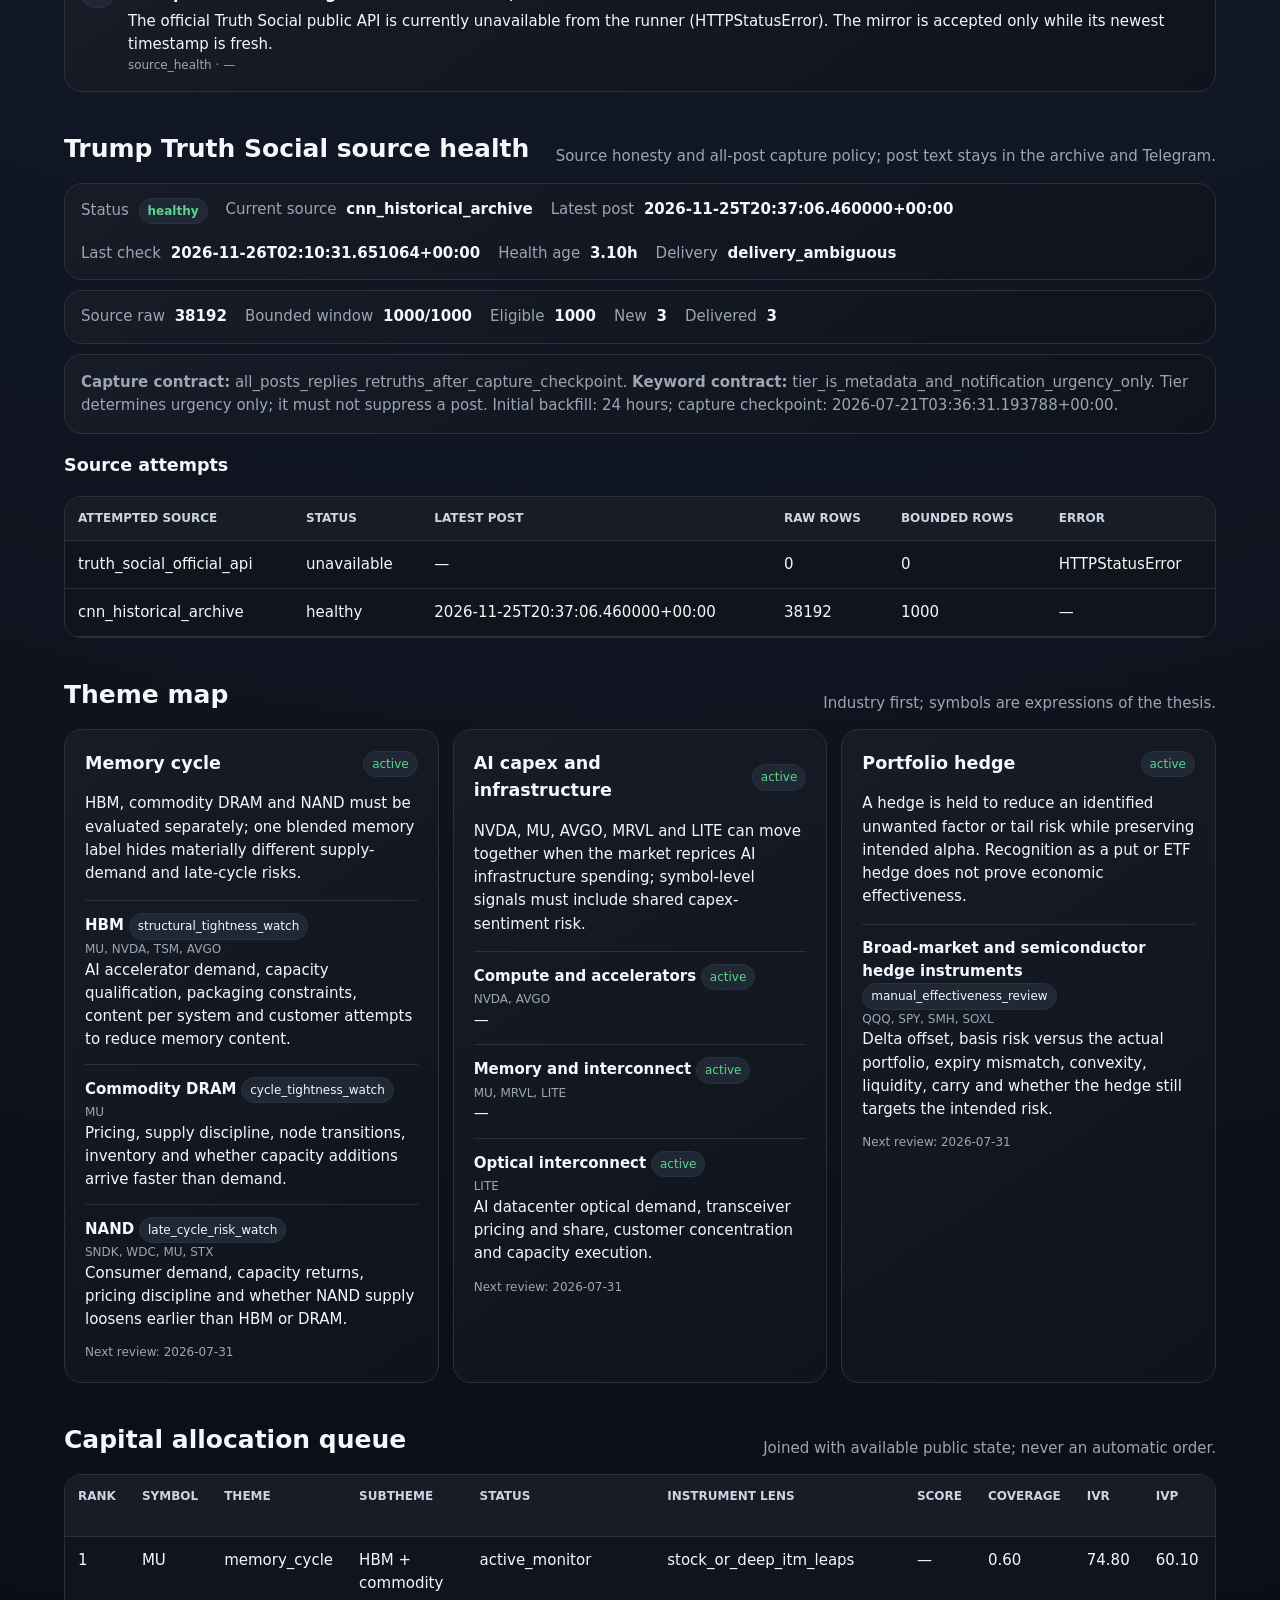
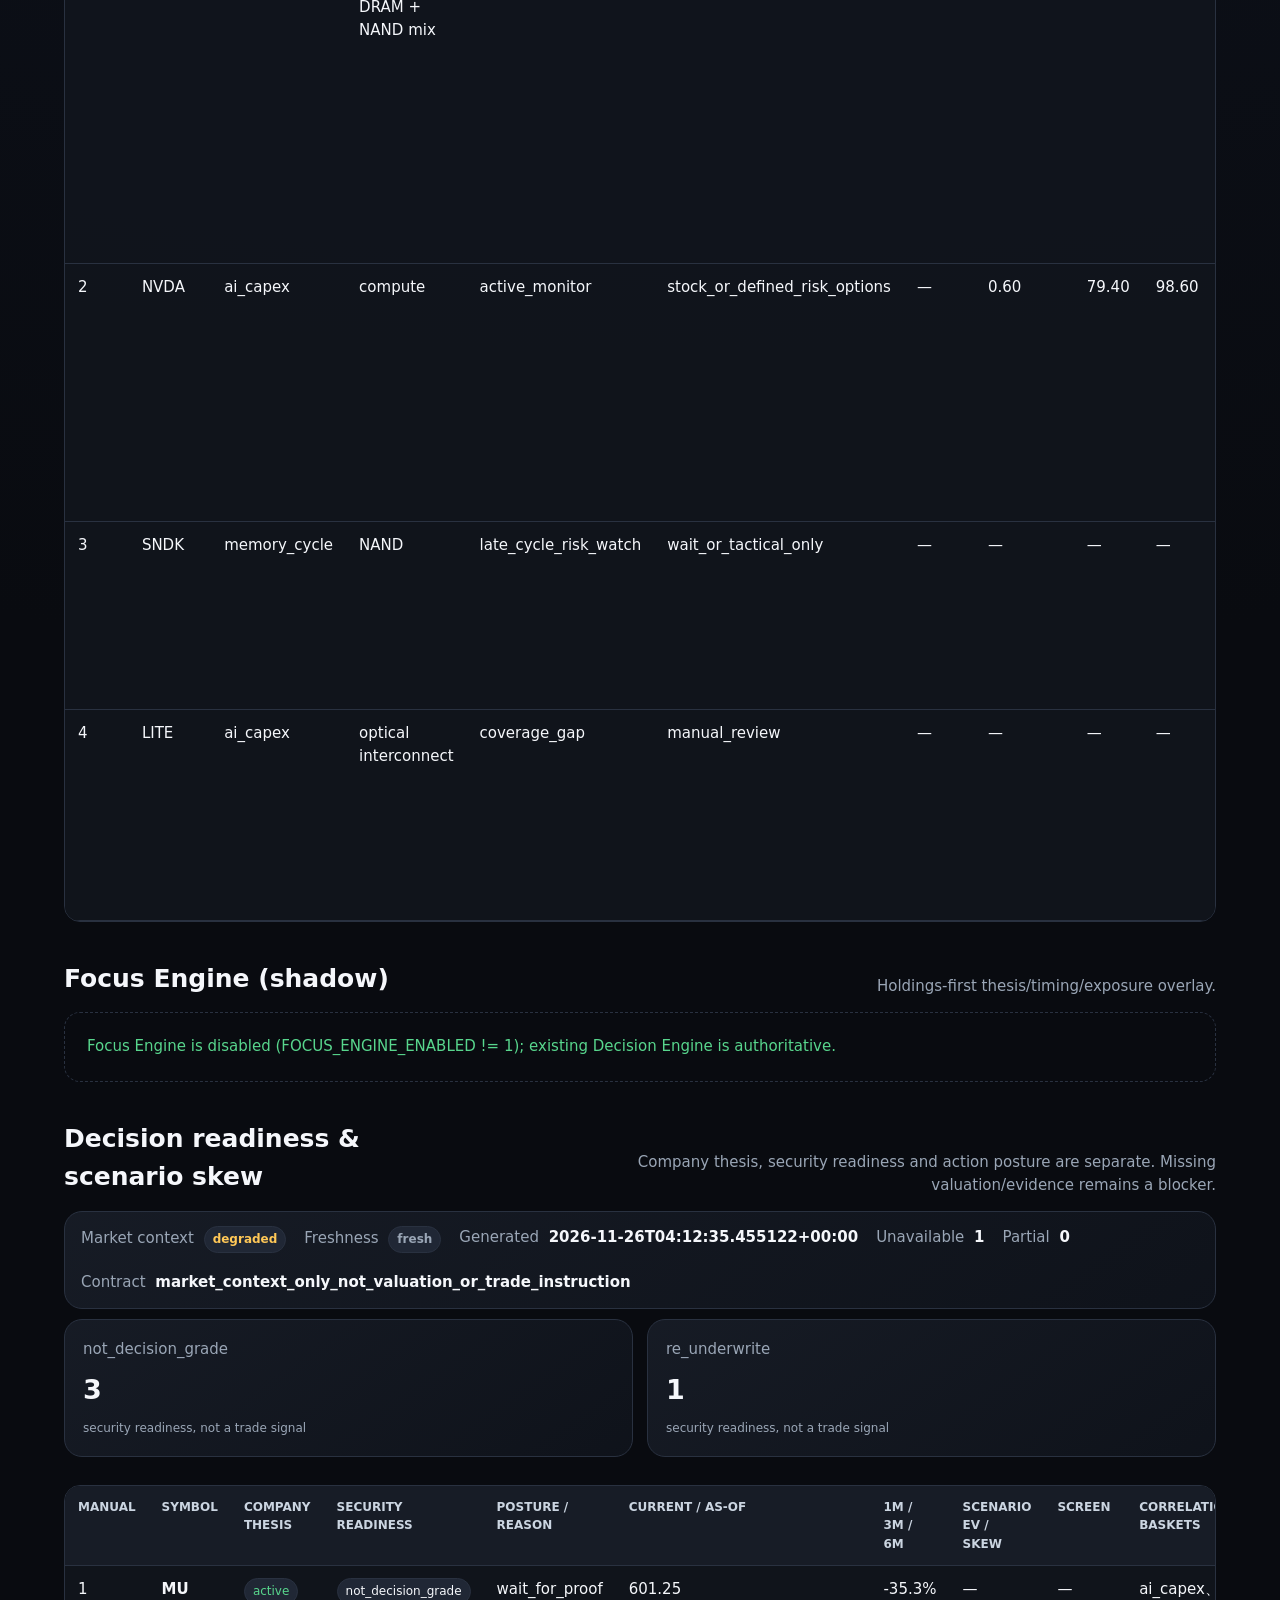
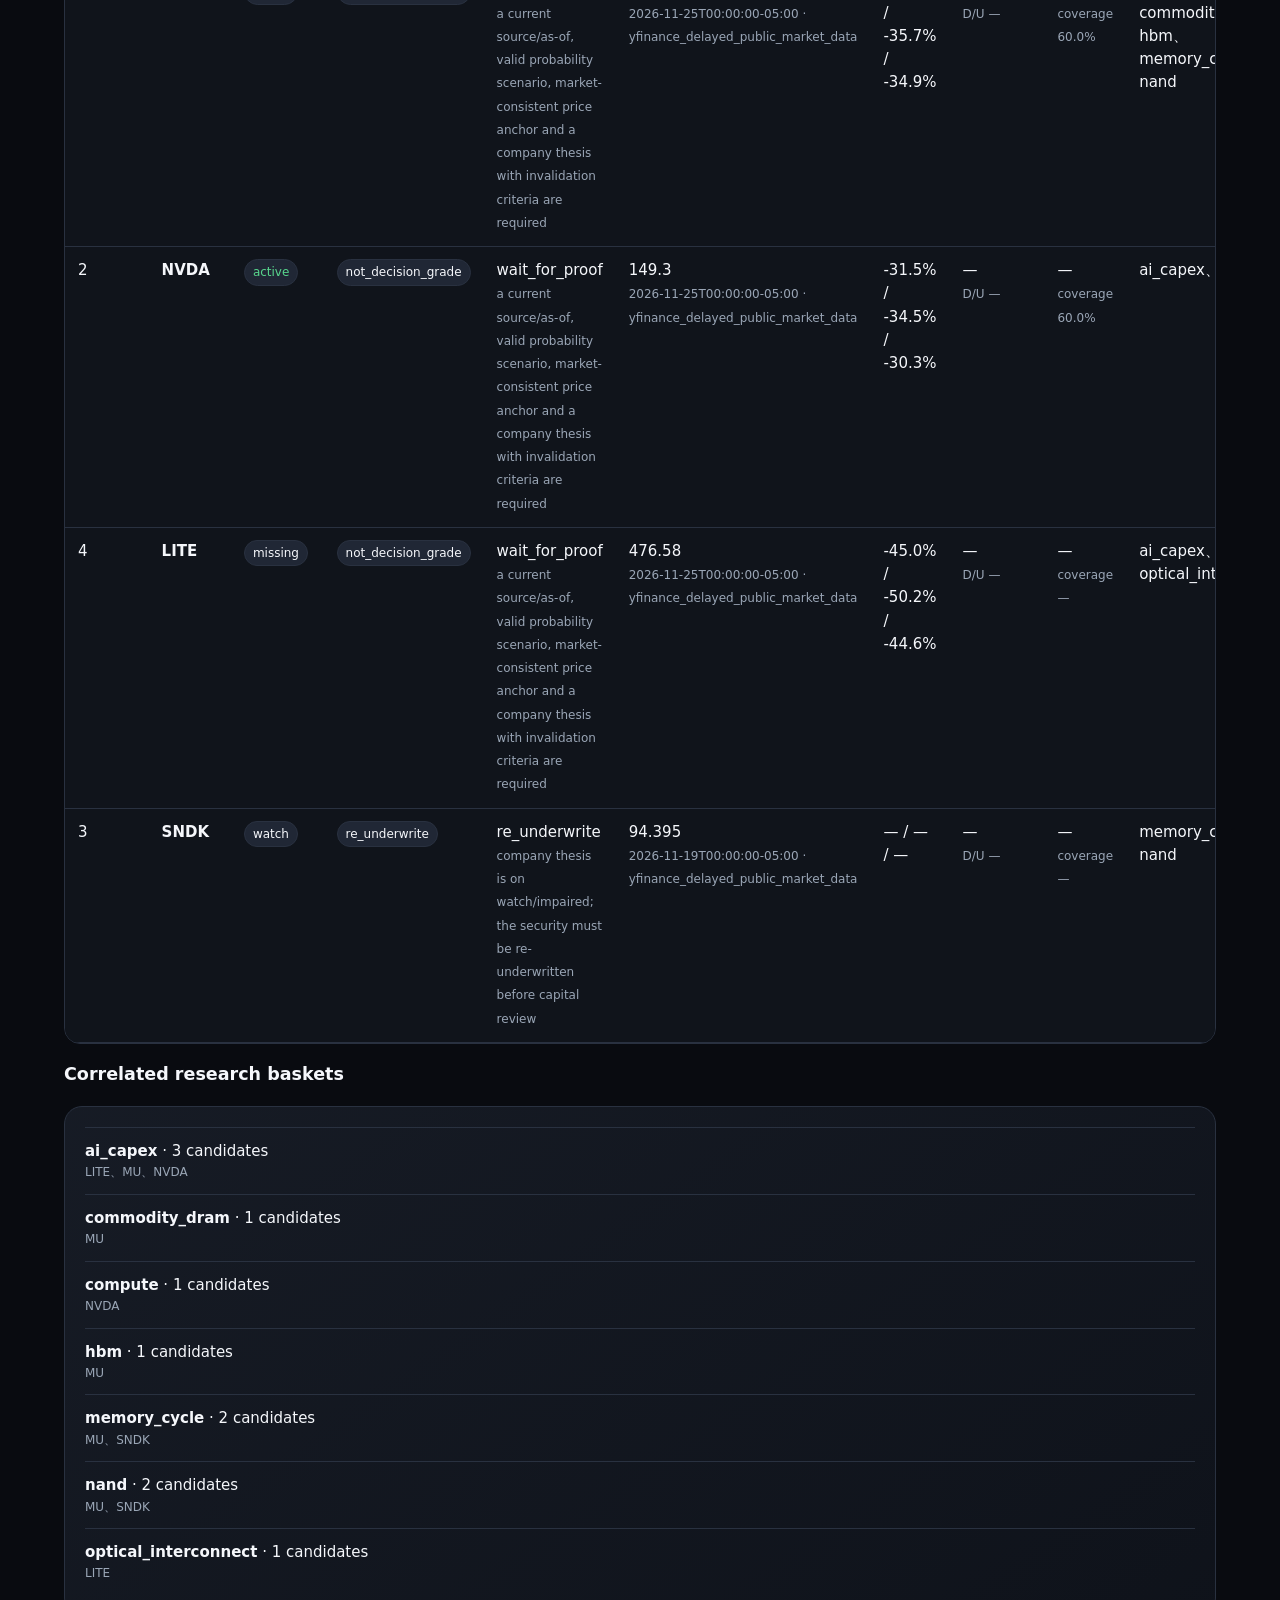
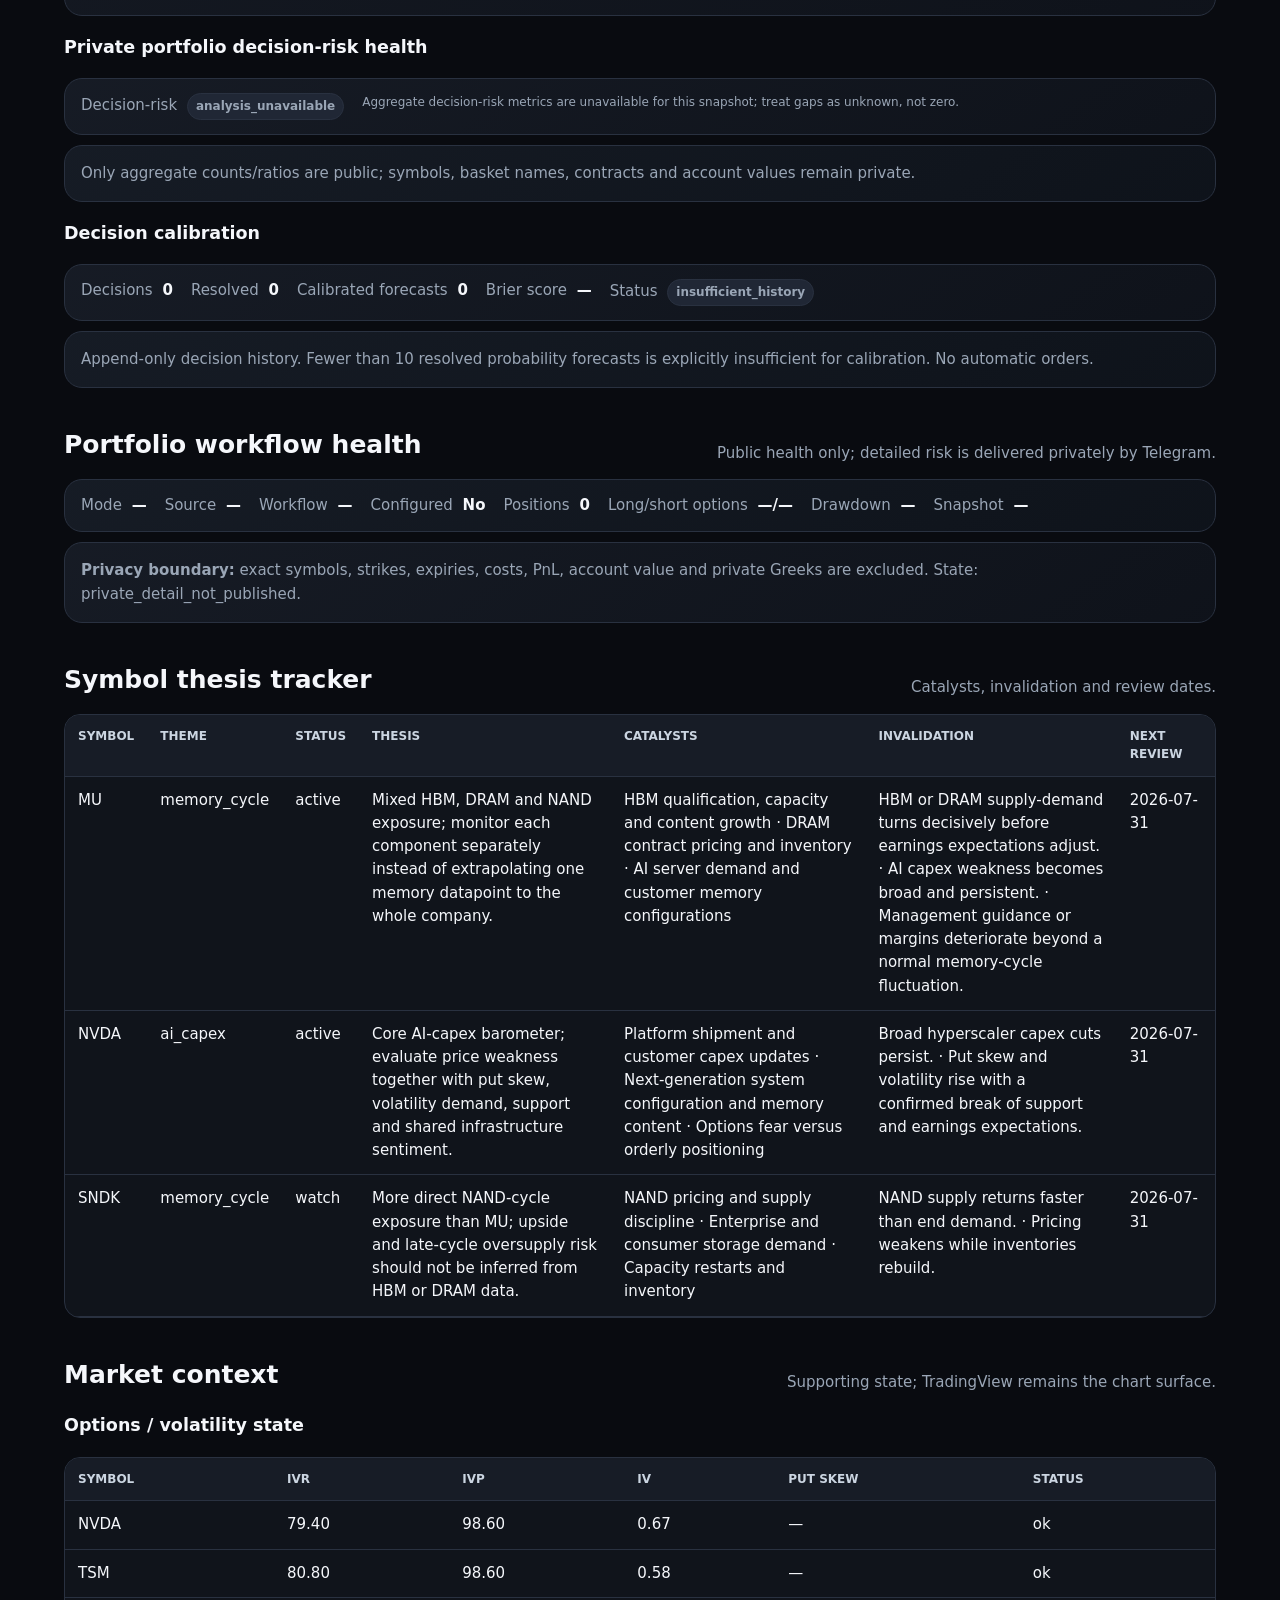
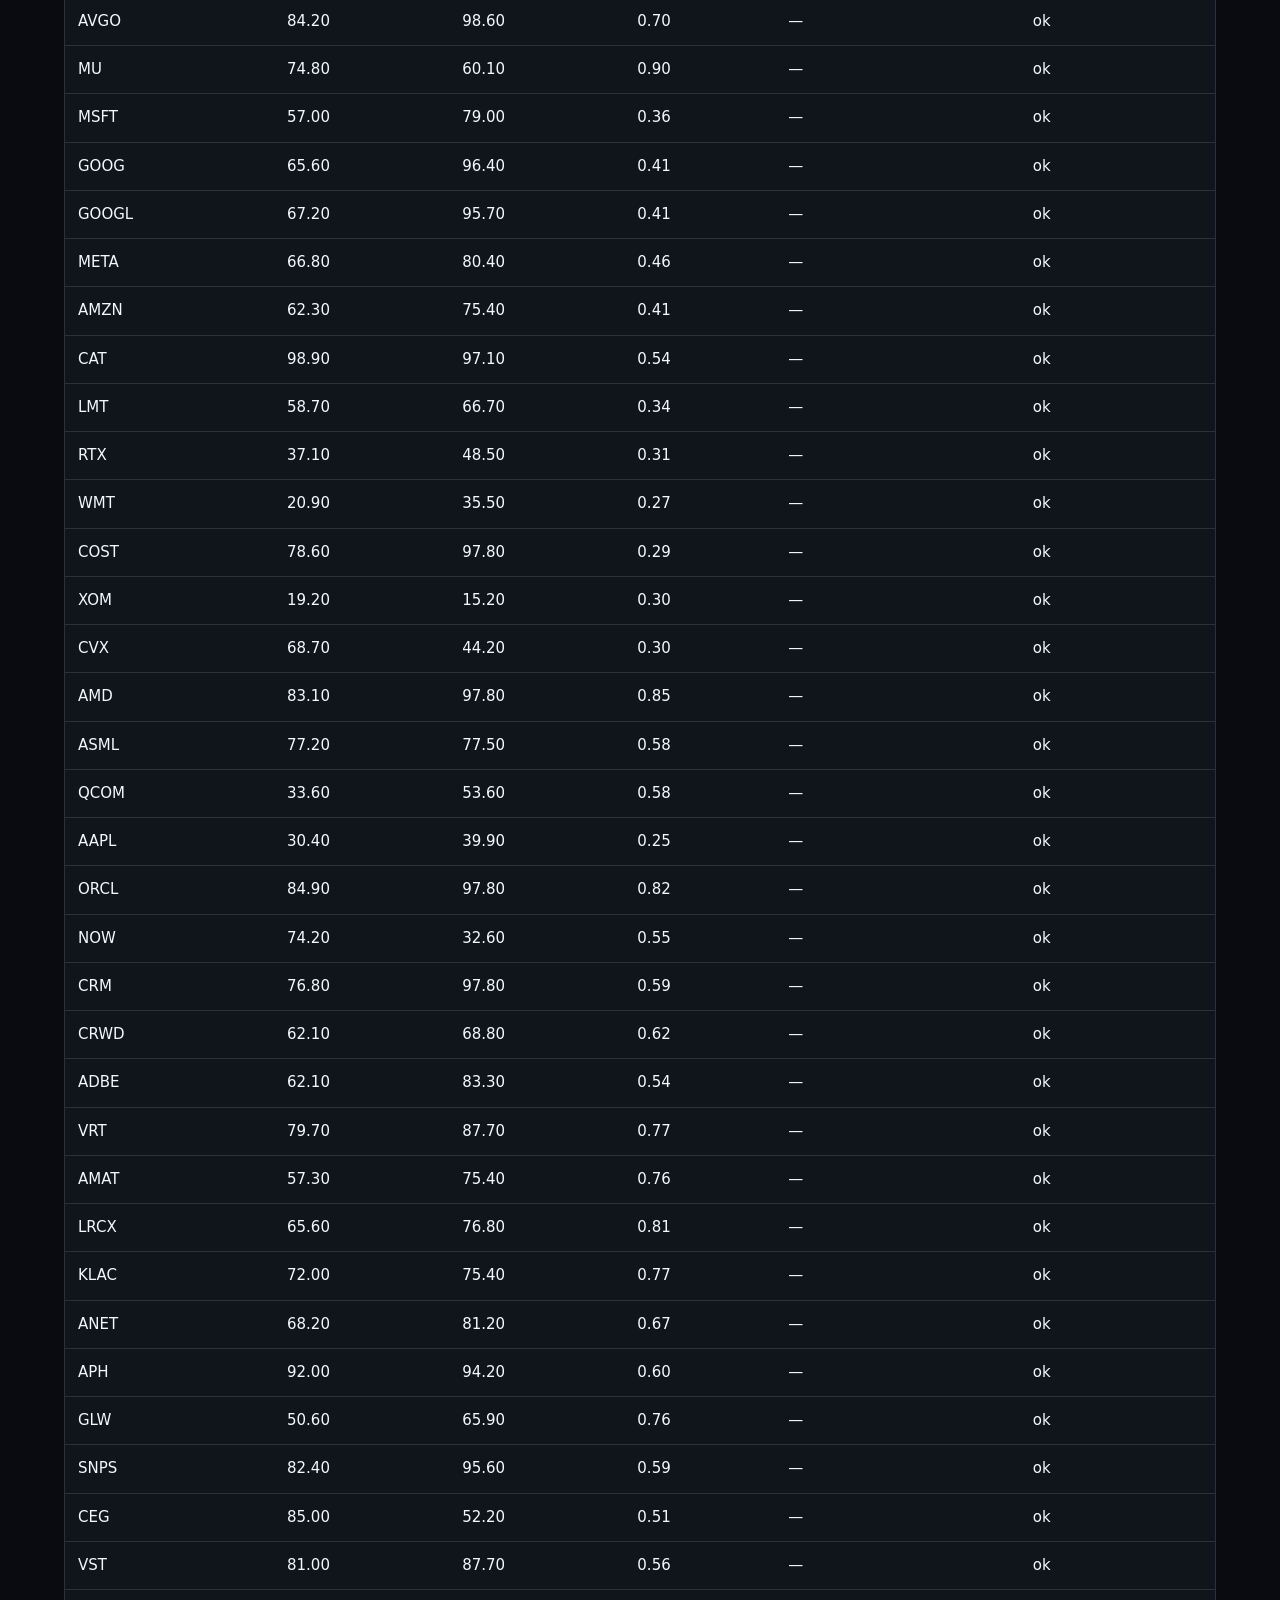
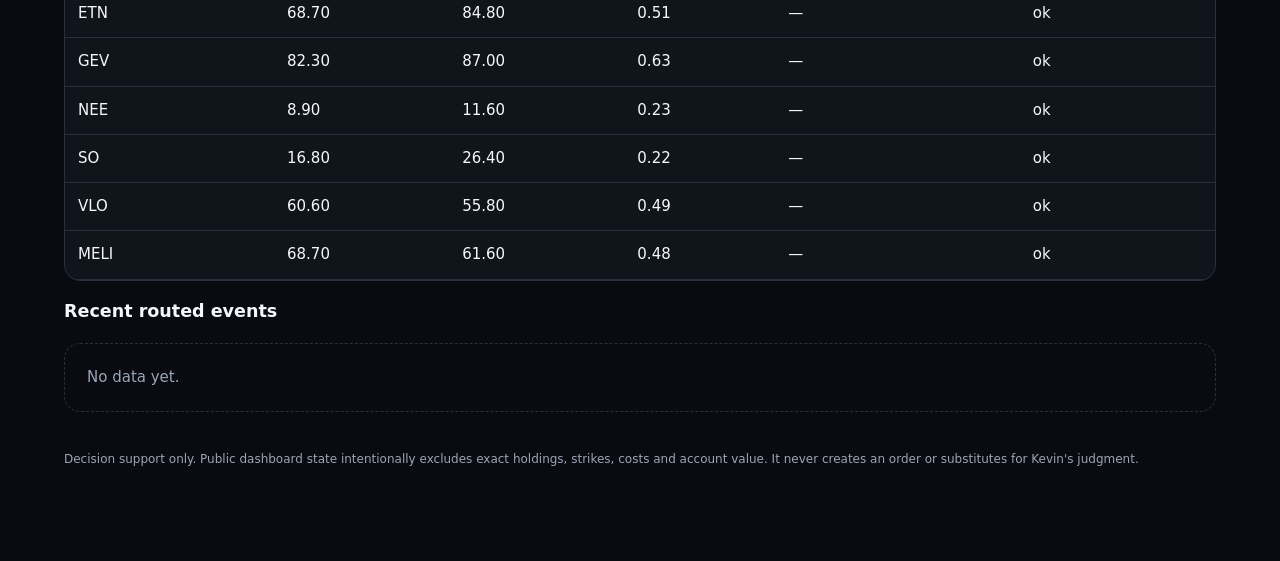
==== commit bf3a5927: "dashboard: Dashboard Build [skip ci]" ====
--- a/public/dashboard/index.html
+++ b/public/dashboard/index.html
@@ -5,6 +5,6 @@
 </style></head><body>
 <header><div class="kicker">Personal capital allocation / thesis monitor</div><h1>Kevin Trading Mission Control</h1>
 <div class="subtitle">Exceptions, source honesty, theses and opportunity context first. Telegram carries urgent alerts, every new Trump post and private portfolio risk.</div>
-<div class="meta">generated_at 2026-11-26T01:30:22.366155+08:00 · repo is the source of truth · decision support only · no automated trading</div></header>
+<div class="meta">generated_at 2026-11-26T13:15:49.476389+08:00 · repo is the source of truth · decision support only · no automated trading</div></header>
 <nav><a href="#decision">Decision</a><a href="#attention">Attention</a><a href="#trump">Trump source</a><a href="#themes">Themes</a><a href="#allocation">Allocation</a><a href="#focus">Focus engine</a><a href="#positions">Portfolio health</a><a href="#theses">Theses</a><a href="#context">Market context</a></nav>
-<main><div class="cards"><article class="card"><div class="card-label">Market regime</div><div class="card-value"><span class="badge neutral">neutral</span></div><div class="card-note">Modifier 5</div></article><article class="card"><div class="card-label">Needs attention</div><div class="card-value">8</div><div class="card-note">P0/P1/P2 review queue</div></article><article class="card"><div class="card-label">Private positions</div><div class="card-value">Not configured</div><div class="card-note">0 positions · unknown</div></article><article class="card"><div class="card-label">Trump capture</div><div class="card-value"><span class="badge healthy">healthy</span></div><div class="card-note">source: cnn_historical_archive</div></article><article class="card"><div class="card-label">Tracked theses</div><div class="card-value">3</div><div class="card-note">3 themes</div></article><article class="card"><div class="card-label">Allocation queue</div><div class="card-value">4</div><div class="card-note">Attention order, not an order list</div></article></div><section id="attention"><div class="section-head"><h2>Needs attention</h2><p>Exceptions first, not a wall of normal states.</p></div><div class="attention-list"><article class="attention-item"><div><span class="badge p1">P1</span></div><div class="attention-copy"><div class="attention-title">Cloud position monitoring has no valid private position input</div><div class="attention-detail">Create POSITIONS_JSON and POSITION_STATE_KEY in GitHub Actions secrets, then manually run Position Management Check.</div><div class="attention-meta">configuration · —</div></div></article><article class="attention-item"><div><span class="badge p1">P1</span></div><div class="attention-copy"><div class="attention-title">Scheduled thesis review is due</div><div class="attention-detail">Review date: 2026-07-31</div><div class="attention-meta">review · MU</div></div></article><article class="attention-item"><div><span class="badge p1">P1</span></div><div class="attention-copy"><div class="attention-title">Scheduled thesis review is due</div><div class="attention-detail">Review date: 2026-07-31</div><div class="attention-meta">review · NVDA</div></div></article><article class="attention-item"><div><span class="badge p1">P1</span></div><div class="attention-copy"><div class="attention-title">Scheduled thesis review is due</div><div class="attention-detail">Review date: 2026-07-31</div><div class="attention-meta">review · SNDK</div></div></article><article class="attention-item"><div><span class="badge p1">P1</span></div><div class="attention-copy"><div class="attention-title">Trump monitor health is stale</div><div class="attention-detail">Last verified check is approximately 8.4 hours old.</div><div class="attention-meta">source_health · —</div></div></article><article class="attention-item"><div><span class="badge p1">P1</span></div><div class="attention-copy"><div class="attention-title">Position workflow has not published a safe health snapshot</div><div class="attention-detail">The daily workflow should commit only aggregate counts, generic error codes and timestamps.</div><div class="attention-meta">system_health · —</div></div></article><article class="attention-item"><div><span class="badge p1">P1</span></div><div class="attention-copy"><div class="attention-title">Thesis needs review</div><div class="attention-detail">More direct NAND-cycle exposure than MU; upside and late-cycle oversupply risk should not be inferred from HBM or DRAM data.</div><div class="attention-meta">thesis · SNDK</div></div></article><article class="attention-item"><div><span class="badge p2">P2</span></div><div class="attention-copy"><div class="attention-title">Trump monitor is using a fresh CNN mirror, not the official API</div><div class="attention-detail">The official Truth Social public API is currently unavailable from the runner (HTTPStatusError). The mirror is accepted only while its newest timestamp is fresh.</div><div class="attention-meta">source_health · —</div></div></article></div></section><section id="trump"><div class="section-head"><h2>Trump Truth Social source health</h2><p>Source honesty and all-post capture policy; post text stays in the archive and Telegram.</p></div><div class="account-strip"><span>Status <strong><span class="badge healthy">healthy</span></strong></span><span>Current source <strong>cnn_historical_archive</strong></span><span>Latest post <strong>2026-11-25T01:02:33.983000+00:00</strong></span><span>Last check <strong>2026-11-25T09:09:21.835913+00:00</strong></span><span>Health age <strong>8.40h</strong></span><span>Delivery <strong>delivery_ambiguous</strong></span></div><div class="account-strip"><span>Source raw <strong>38187</strong></span><span>Bounded window <strong>1000/1000</strong></span><span>Eligible <strong>1000</strong></span><span>New <strong>4</strong></span><span>Delivered <strong>4</strong></span></div><div class="privacy-note"><strong>Capture contract:</strong> all_posts_replies_retruths_after_capture_checkpoint. <strong>Keyword contract:</strong> tier_is_metadata_and_notification_urgency_only. Tier determines urgency only; it must not suppress a post. Initial backfill: 24 hours; capture checkpoint: 2026-07-21T03:36:31.193788+00:00.</div><h3>Source attempts</h3><div class="table-wrap"><table><thead><tr><th>Attempted source</th><th>Status</th><th>Latest post</th><th>Raw rows</th><th>Bounded rows</th><th>Error</th></tr></thead><tbody><tr><td>truth_social_official_api</td><td>unavailable</td><td>—</td><td>0</td><td>0</td><td>HTTPStatusError</td></tr><tr><td>cnn_historical_archive</td><td>healthy</td><td>2026-11-25T01:02:33.983000+00:00</td><td>38187</td><td>1000</td><td>—</td></tr></tbody></table></div></section><section id="themes"><div class="section-head"><h2>Theme map</h2><p>Industry first; symbols are expressions of the thesis.</p></div><div class="theme-grid"><article class="theme-card"><div class="theme-title"><h3>Memory cycle</h3><span class="badge active">active</span></div><p>HBM, commodity DRAM and NAND must be evaluated separately; one blended memory label hides materially different supply-demand and late-cycle risks.</p><div class="subtheme"><div><strong>HBM</strong> <span class="badge structural-tightness-watch">structural_tightness_watch</span></div><div class="muted">MU, NVDA, TSM, AVGO</div><div>AI accelerator demand, capacity qualification, packaging constraints, content per system and customer attempts to reduce memory content.</div></div><div class="subtheme"><div><strong>Commodity DRAM</strong> <span class="badge cycle-tightness-watch">cycle_tightness_watch</span></div><div class="muted">MU</div><div>Pricing, supply discipline, node transitions, inventory and whether capacity additions arrive faster than demand.</div></div><div class="subtheme"><div><strong>NAND</strong> <span class="badge late-cycle-risk-watch">late_cycle_risk_watch</span></div><div class="muted">SNDK, WDC, MU, STX</div><div>Consumer demand, capacity returns, pricing discipline and whether NAND supply loosens earlier than HBM or DRAM.</div></div><div class="muted">Next review: 2026-07-31</div></article><article class="theme-card"><div class="theme-title"><h3>AI capex and infrastructure</h3><span class="badge active">active</span></div><p>NVDA, MU, AVGO, MRVL and LITE can move together when the market reprices AI infrastructure spending; symbol-level signals must include shared capex-sentiment risk.</p><div class="subtheme"><div><strong>Compute and accelerators</strong> <span class="badge active">active</span></div><div class="muted">NVDA, AVGO</div><div>—</div></div><div class="subtheme"><div><strong>Memory and interconnect</strong> <span class="badge active">active</span></div><div class="muted">MU, MRVL, LITE</div><div>—</div></div><div class="subtheme"><div><strong>Optical interconnect</strong> <span class="badge active">active</span></div><div class="muted">LITE</div><div>AI datacenter optical demand, transceiver pricing and share, customer concentration and capacity execution.</div></div><div class="muted">Next review: 2026-07-31</div></article><article class="theme-card"><div class="theme-title"><h3>Portfolio hedge</h3><span class="badge active">active</span></div><p>A hedge is held to reduce an identified unwanted factor or tail risk while preserving intended alpha. Recognition as a put or ETF hedge does not prove economic effectiveness.</p><div class="subtheme"><div><strong>Broad-market and semiconductor hedge instruments</strong> <span class="badge manual-effectiveness-review">manual_effectiveness_review</span></div><div class="muted">QQQ, SPY, SMH, SOXL</div><div>Delta offset, basis risk versus the actual portfolio, expiry mismatch, convexity, liquidity, carry and whether the hedge still targets the intended risk.</div></div><div class="muted">Next review: 2026-07-31</div></article></div></section><section id="allocation"><div class="section-head"><h2>Capital allocation queue</h2><p>Joined with available public state; never an automatic order.</p></div><div class="table-wrap"><table><thead><tr><th>Rank</th><th>Symbol</th><th>Theme</th><th>Subtheme</th><th>Status</th><th>Instrument lens</th><th>Score</th><th>Coverage</th><th>IVR</th><th>IVP</th><th>Review trigger</th><th>Invalidation</th></tr></thead><tbody><tr><td>1</td><td>MU</td><td>memory_cycle</td><td>HBM + commodity DRAM + NAND mix</td><td>active_monitor</td><td>stock_or_deep_itm_leaps</td><td>—</td><td>0.60</td><td>68.20</td><td>54.70</td><td>Manual review of valuation, earnings expectations, price structure and whether options-market fear confirms or rejects the move.</td><td>HBM/DRAM supply-demand or AI-capex assumptions deteriorate materially.</td></tr><tr><td>2</td><td>NVDA</td><td>ai_capex</td><td>compute</td><td>active_monitor</td><td>stock_or_defined_risk_options</td><td>—</td><td>0.60</td><td>72.60</td><td>98.50</td><td>Review price support together with volatility demand, put skew and earnings expectations rather than price alone.</td><td>Broad, persistent capex cuts or a confirmed options-fear and earnings breakdown.</td></tr><tr><td>3</td><td>SNDK</td><td>memory_cycle</td><td>NAND</td><td>late_cycle_risk_watch</td><td>wait_or_tactical_only</td><td>—</td><td>—</td><td>—</td><td>—</td><td>Require NAND pricing, inventory and capacity discipline to remain supportive.</td><td>Capacity returns faster than demand and NAND pricing weakens.</td></tr><tr><td>4</td><td>LITE</td><td>ai_capex</td><td>optical interconnect</td><td>coverage_gap</td><td>manual_review</td><td>—</td><td>—</td><td>—</td><td>—</td><td>Add complete fundamentals, price and options coverage before relying on monitor scores.</td><td>AI optical demand or company execution deteriorates.</td></tr></tbody></table></div></section><section id="focus"><div class="section-head"><h2>Focus Engine (shadow)</h2><p>Holdings-first thesis/timing/exposure overlay.</p></div><div class="ok-state">Focus Engine is disabled (FOCUS_ENGINE_ENABLED != 1); existing Decision Engine is authoritative.</div></section><!-- decision-layer:start --><section id="decision"><div class="section-head"><h2>Decision readiness & scenario skew</h2><p>Company thesis, security readiness and action posture are separate. Missing valuation/evidence remains a blocker.</p></div><div class="account-strip"><span>Market context <strong><span class="badge degraded">degraded</span></strong></span><span>Freshness <strong><span class="badge fresh">fresh</span></strong></span><span>Generated <strong>2026-11-25T04:56:33.624916+00:00</strong></span><span>Unavailable <strong>1</strong></span><span>Partial <strong>0</strong></span><span>Contract <strong>market_context_only_not_valuation_or_trade_instruction</strong></span></div><div class="cards"><article class="card"><div class="card-label">not_decision_grade</div><div class="card-value">3</div><div class="card-note">security readiness, not a trade signal</div></article><article class="card"><div class="card-label">re_underwrite</div><div class="card-value">1</div><div class="card-note">security readiness, not a trade signal</div></article></div><div class="table-wrap"><table><thead><tr><th>Manual</th><th>Symbol</th><th>Company thesis</th><th>Security readiness</th><th>Posture / reason</th><th>Current / as-of</th><th>1M / 3M / 6M</th><th>Scenario EV / skew</th><th>Screen</th><th>Correlation baskets</th><th>Blocking gaps</th></tr></thead><tbody><tr><td>1</td><td><strong>MU</strong></td><td><span class="badge active">active</span></td><td><span class="badge not-decision-grade">not_decision_grade</span></td><td>wait_for_proof<br><span class="muted">a current source/as-of, valid probability scenario, market-consistent price anchor and a company thesis with invalidation criteria are required</span></td><td>629.79<br><span class="muted">2026-11-24T00:00:00-05:00 · yfinance_delayed_public_market_data</span></td><td>-30.3% / -32.9% / -32.2%</td><td>—<br><span class="muted">D/U —</span></td><td>—<br><span class="muted">coverage 60.0%</span></td><td>ai_capex、commodity_dram、hbm、memory_cycle、nand</td><td>catalyst_not_future、complete_screen_score_missing、evidence_quality_not_reviewable、evidence_stale_vs_market、scenario_missing、threshold_origin_unapproved、watchlist_coverage_below_80pct</td></tr><tr><td>2</td><td><strong>NVDA</strong></td><td><span class="badge active">active</span></td><td><span class="badge not-decision-grade">not_decision_grade</span></td><td>wait_for_proof<br><span class="muted">a current source/as-of, valid probability scenario, market-consistent price anchor and a company thesis with invalidation criteria are required</span></td><td>155.38<br><span class="muted">2026-11-24T00:00:00-05:00 · yfinance_delayed_public_market_data</span></td><td>-28.1% / -25.9% / -26.9%</td><td>—<br><span class="muted">D/U —</span></td><td>—<br><span class="muted">coverage 60.0%</span></td><td>ai_capex、compute</td><td>catalyst_not_future、complete_screen_score_missing、evidence_quality_not_reviewable、evidence_stale_vs_market、scenario_missing、threshold_origin_unapproved、watchlist_coverage_below_80pct</td></tr><tr><td>4</td><td><strong>LITE</strong></td><td><span class="badge missing">missing</span></td><td><span class="badge not-decision-grade">not_decision_grade</span></td><td>wait_for_proof<br><span class="muted">a current source/as-of, valid probability scenario, market-consistent price anchor and a company thesis with invalidation criteria are required</span></td><td>487.12<br><span class="muted">2026-11-24T00:00:00-05:00 · yfinance_delayed_public_market_data</span></td><td>-40.5% / -48.1% / -46.0%</td><td>—<br><span class="muted">D/U —</span></td><td>—<br><span class="muted">coverage —</span></td><td>ai_capex、optical_interconnect</td><td>catalyst_not_future、complete_screen_score_missing、evidence_quality_not_reviewable、evidence_stale_vs_market、scenario_missing、symbol_thesis_missing、thesis_invalidation_missing、thesis_next_review_missing、threshold_origin_unapproved、watchlist_coverage_missing</td></tr><tr><td>3</td><td><strong>SNDK</strong></td><td><span class="badge watch">watch</span></td><td><span class="badge re-underwrite">re_underwrite</span></td><td>re_underwrite<br><span class="muted">company thesis is on watch/impaired; the security must be re-underwritten before capital review</span></td><td>94.395<br><span class="muted">2026-11-19T00:00:00-05:00 · yfinance_delayed_public_market_data</span></td><td>— / — / —</td><td>—<br><span class="muted">D/U —</span></td><td>—<br><span class="muted">coverage —</span></td><td>memory_cycle、nand</td><td>catalyst_not_future、complete_screen_score_missing、evidence_quality_not_reviewable、evidence_stale_vs_market、market_context_stale、market_context_unhealthy、scenario_missing、threshold_origin_unapproved、watchlist_coverage_missing</td></tr></tbody></table></div><h3>Correlated research baskets</h3><div class="theme-card"><div class="subtheme"><strong>ai_capex</strong> · 3 candidates<div class="muted">LITE、MU、NVDA</div></div><div class="subtheme"><strong>commodity_dram</strong> · 1 candidates<div class="muted">MU</div></div><div class="subtheme"><strong>compute</strong> · 1 candidates<div class="muted">NVDA</div></div><div class="subtheme"><strong>hbm</strong> · 1 candidates<div class="muted">MU</div></div><div class="subtheme"><strong>memory_cycle</strong> · 2 candidates<div class="muted">MU、SNDK</div></div><div class="subtheme"><strong>nand</strong> · 2 candidates<div class="muted">MU、SNDK</div></div><div class="subtheme"><strong>optical_interconnect</strong> · 1 candidates<div class="muted">LITE</div></div></div><h3>Private portfolio decision-risk health</h3><div class="account-strip"><span>Decision-risk <strong><span class="badge analysis-unavailable">analysis_unavailable</span></strong></span><span class="muted">Aggregate decision-risk metrics are unavailable for this snapshot; treat gaps as unknown, not zero.</span></div><div class="privacy-note">Only aggregate counts/ratios are public; symbols, basket names, contracts and account values remain private.</div><h3>Decision calibration</h3><div class="account-strip"><span>Decisions <strong>0</strong></span><span>Resolved <strong>0</strong></span><span>Calibrated forecasts <strong>0</strong></span><span>Brier score <strong>—</strong></span><span>Status <strong><span class="badge insufficient-history">insufficient_history</span></strong></span></div><div class="privacy-note">Append-only decision history. Fewer than 10 resolved probability forecasts is explicitly insufficient for calibration. No automatic orders.</div></section><!-- decision-layer:end --><section id="positions"><div class="section-head"><h2>Portfolio workflow health</h2><p>Public health only; detailed risk is delivered privately by Telegram.</p></div><div class="account-strip"><span>Mode <strong>—</strong></span><span>Source <strong>—</strong></span><span>Workflow <strong>—</strong></span><span>Configured <strong>No</strong></span><span>Positions <strong>0</strong></span><span>Long/short options <strong>—/—</strong></span><span>Drawdown <strong>—</strong></span><span>Snapshot <strong>—</strong></span></div><div class="privacy-note"><strong>Privacy boundary:</strong> exact symbols, strikes, expiries, costs, PnL, account value and private Greeks are excluded. State: private_detail_not_published.</div></section><section id="theses"><div class="section-head"><h2>Symbol thesis tracker</h2><p>Catalysts, invalidation and review dates.</p></div><div class="table-wrap"><table><thead><tr><th>Symbol</th><th>Theme</th><th>Status</th><th>Thesis</th><th>Catalysts</th><th>Invalidation</th><th>Next review</th></tr></thead><tbody><tr><td>MU</td><td>memory_cycle</td><td>active</td><td>Mixed HBM, DRAM and NAND exposure; monitor each component separately instead of extrapolating one memory datapoint to the whole company.</td><td>HBM qualification, capacity and content growth · DRAM contract pricing and inventory · AI server demand and customer memory configurations</td><td>HBM or DRAM supply-demand turns decisively before earnings expectations adjust. · AI capex weakness becomes broad and persistent. · Management guidance or margins deteriorate beyond a normal memory-cycle fluctuation.</td><td>2026-07-31</td></tr><tr><td>NVDA</td><td>ai_capex</td><td>active</td><td>Core AI-capex barometer; evaluate price weakness together with put skew, volatility demand, support and shared infrastructure sentiment.</td><td>Platform shipment and customer capex updates · Next-generation system configuration and memory content · Options fear versus orderly positioning</td><td>Broad hyperscaler capex cuts persist. · Put skew and volatility rise with a confirmed break of support and earnings expectations.</td><td>2026-07-31</td></tr><tr><td>SNDK</td><td>memory_cycle</td><td>watch</td><td>More direct NAND-cycle exposure than MU; upside and late-cycle oversupply risk should not be inferred from HBM or DRAM data.</td><td>NAND pricing and supply discipline · Enterprise and consumer storage demand · Capacity restarts and inventory</td><td>NAND supply returns faster than end demand. · Pricing weakens while inventories rebuild.</td><td>2026-07-31</td></tr></tbody></table></div></section><section id="context"><div class="section-head"><h2>Market context</h2><p>Supporting state; TradingView remains the chart surface.</p></div><h3>Options / volatility state</h3><div class="table-wrap"><table><thead><tr><th>Symbol</th><th>IVR</th><th>IVP</th><th>IV</th><th>Put skew</th><th>Status</th></tr></thead><tbody><tr><td>NVDA</td><td>72.60</td><td>98.50</td><td>0.64</td><td>—</td><td>ok</td></tr><tr><td>TSM</td><td>75.60</td><td>98.50</td><td>0.56</td><td>—</td><td>ok</td></tr><tr><td>AVGO</td><td>78.20</td><td>98.50</td><td>0.68</td><td>—</td><td>ok</td></tr><tr><td>MU</td><td>68.20</td><td>54.70</td><td>0.87</td><td>—</td><td>ok</td></tr><tr><td>MSFT</td><td>50.70</td><td>75.90</td><td>0.35</td><td>—</td><td>ok</td></tr><tr><td>GOOG</td><td>57.00</td><td>91.20</td><td>0.40</td><td>—</td><td>ok</td></tr><tr><td>GOOGL</td><td>59.40</td><td>81.80</td><td>0.39</td><td>—</td><td>ok</td></tr><tr><td>META</td><td>60.50</td><td>70.80</td><td>0.45</td><td>—</td><td>ok</td></tr><tr><td>AMZN</td><td>51.80</td><td>59.10</td><td>0.39</td><td>—</td><td>ok</td></tr><tr><td>CAT</td><td>84.30</td><td>75.90</td><td>0.50</td><td>—</td><td>ok</td></tr><tr><td>LMT</td><td>49.40</td><td>39.40</td><td>0.32</td><td>—</td><td>ok</td></tr><tr><td>RTX</td><td>41.90</td><td>56.40</td><td>0.32</td><td>—</td><td>ok</td></tr><tr><td>WMT</td><td>22.50</td><td>40.10</td><td>0.28</td><td>—</td><td>ok</td></tr><tr><td>COST</td><td>64.80</td><td>94.20</td><td>0.28</td><td>—</td><td>ok</td></tr><tr><td>XOM</td><td>47.90</td><td>67.90</td><td>0.33</td><td>—</td><td>ok</td></tr><tr><td>CVX</td><td>60.60</td><td>16.10</td><td>0.28</td><td>—</td><td>ok</td></tr><tr><td>AMD</td><td>81.00</td><td>96.40</td><td>0.84</td><td>—</td><td>ok</td></tr><tr><td>ASML</td><td>69.80</td><td>68.60</td><td>0.55</td><td>—</td><td>ok</td></tr><tr><td>QCOM</td><td>29.30</td><td>50.40</td><td>0.56</td><td>—</td><td>ok</td></tr><tr><td>AAPL</td><td>22.30</td><td>29.90</td><td>0.24</td><td>—</td><td>ok</td></tr><tr><td>ORCL</td><td>73.50</td><td>97.80</td><td>0.77</td><td>—</td><td>ok</td></tr><tr><td>NOW</td><td>72.50</td><td>26.30</td><td>0.54</td><td>—</td><td>ok</td></tr><tr><td>CRM</td><td>72.50</td><td>97.10</td><td>0.57</td><td>—</td><td>ok</td></tr><tr><td>CRWD</td><td>62.90</td><td>71.50</td><td>0.63</td><td>—</td><td>ok</td></tr><tr><td>ADBE</td><td>63.20</td><td>87.60</td><td>0.54</td><td>—</td><td>ok</td></tr><tr><td>VRT</td><td>79.90</td><td>88.30</td><td>0.77</td><td>—</td><td>ok</td></tr><tr><td>AMAT</td><td>50.70</td><td>72.30</td><td>0.73</td><td>—</td><td>ok</td></tr><tr><td>LRCX</td><td>51.20</td><td>70.80</td><td>0.75</td><td>—</td><td>ok</td></tr><tr><td>KLAC</td><td>71.90</td><td>75.20</td><td>0.77</td><td>—</td><td>ok</td></tr><tr><td>ANET</td><td>62.80</td><td>79.60</td><td>0.65</td><td>—</td><td>ok</td></tr><tr><td>APH</td><td>84.60</td><td>86.10</td><td>0.57</td><td>—</td><td>ok</td></tr><tr><td>GLW</td><td>45.90</td><td>60.60</td><td>0.73</td><td>—</td><td>ok</td></tr><tr><td>SNPS</td><td>78.50</td><td>93.40</td><td>0.58</td><td>—</td><td>ok</td></tr><tr><td>CEG</td><td>87.20</td><td>65.70</td><td>0.52</td><td>—</td><td>ok</td></tr><tr><td>VST</td><td>64.80</td><td>65.70</td><td>0.53</td><td>—</td><td>ok</td></tr><tr><td>ETN</td><td>73.70</td><td>93.40</td><td>0.52</td><td>—</td><td>ok</td></tr><tr><td>GEV</td><td>77.20</td><td>83.90</td><td>0.60</td><td>—</td><td>ok</td></tr><tr><td>NEE</td><td>6.40</td><td>6.60</td><td>0.23</td><td>—</td><td>ok</td></tr><tr><td>SO</td><td>11.80</td><td>15.30</td><td>0.21</td><td>—</td><td>ok</td></tr><tr><td>VLO</td><td>60.40</td><td>54.70</td><td>0.49</td><td>—</td><td>ok</td></tr><tr><td>MELI</td><td>48.70</td><td>48.20</td><td>0.44</td><td>—</td><td>ok</td></tr></tbody></table></div><h3>Recent routed events</h3><div class="empty">No data yet.</div></section><p class="meta">Decision support only. Public dashboard state intentionally excludes exact holdings, strikes, costs and account value. It never creates an order or substitutes for Kevin&#x27;s judgment.</p></main></body></html>+<main><div class="cards"><article class="card"><div class="card-label">Market regime</div><div class="card-value"><span class="badge neutral">neutral</span></div><div class="card-note">Modifier 5</div></article><article class="card"><div class="card-label">Needs attention</div><div class="card-value">8</div><div class="card-note">P0/P1/P2 review queue</div></article><article class="card"><div class="card-label">Private positions</div><div class="card-value">Not configured</div><div class="card-note">0 positions · unknown</div></article><article class="card"><div class="card-label">Trump capture</div><div class="card-value"><span class="badge healthy">healthy</span></div><div class="card-note">source: cnn_historical_archive</div></article><article class="card"><div class="card-label">Tracked theses</div><div class="card-value">3</div><div class="card-note">3 themes</div></article><article class="card"><div class="card-label">Allocation queue</div><div class="card-value">4</div><div class="card-note">Attention order, not an order list</div></article></div><section id="attention"><div class="section-head"><h2>Needs attention</h2><p>Exceptions first, not a wall of normal states.</p></div><div class="attention-list"><article class="attention-item"><div><span class="badge p1">P1</span></div><div class="attention-copy"><div class="attention-title">Cloud position monitoring has no valid private position input</div><div class="attention-detail">Create POSITIONS_JSON and POSITION_STATE_KEY in GitHub Actions secrets, then manually run Position Management Check.</div><div class="attention-meta">configuration · —</div></div></article><article class="attention-item"><div><span class="badge p1">P1</span></div><div class="attention-copy"><div class="attention-title">Scheduled thesis review is due</div><div class="attention-detail">Review date: 2026-07-31</div><div class="attention-meta">review · MU</div></div></article><article class="attention-item"><div><span class="badge p1">P1</span></div><div class="attention-copy"><div class="attention-title">Scheduled thesis review is due</div><div class="attention-detail">Review date: 2026-07-31</div><div class="attention-meta">review · NVDA</div></div></article><article class="attention-item"><div><span class="badge p1">P1</span></div><div class="attention-copy"><div class="attention-title">Scheduled thesis review is due</div><div class="attention-detail">Review date: 2026-07-31</div><div class="attention-meta">review · SNDK</div></div></article><article class="attention-item"><div><span class="badge p1">P1</span></div><div class="attention-copy"><div class="attention-title">Trump monitor health is stale</div><div class="attention-detail">Last verified check is approximately 3.1 hours old.</div><div class="attention-meta">source_health · —</div></div></article><article class="attention-item"><div><span class="badge p1">P1</span></div><div class="attention-copy"><div class="attention-title">Position workflow has not published a safe health snapshot</div><div class="attention-detail">The daily workflow should commit only aggregate counts, generic error codes and timestamps.</div><div class="attention-meta">system_health · —</div></div></article><article class="attention-item"><div><span class="badge p1">P1</span></div><div class="attention-copy"><div class="attention-title">Thesis needs review</div><div class="attention-detail">More direct NAND-cycle exposure than MU; upside and late-cycle oversupply risk should not be inferred from HBM or DRAM data.</div><div class="attention-meta">thesis · SNDK</div></div></article><article class="attention-item"><div><span class="badge p2">P2</span></div><div class="attention-copy"><div class="attention-title">Trump monitor is using a fresh CNN mirror, not the official API</div><div class="attention-detail">The official Truth Social public API is currently unavailable from the runner (HTTPStatusError). The mirror is accepted only while its newest timestamp is fresh.</div><div class="attention-meta">source_health · —</div></div></article></div></section><section id="trump"><div class="section-head"><h2>Trump Truth Social source health</h2><p>Source honesty and all-post capture policy; post text stays in the archive and Telegram.</p></div><div class="account-strip"><span>Status <strong><span class="badge healthy">healthy</span></strong></span><span>Current source <strong>cnn_historical_archive</strong></span><span>Latest post <strong>2026-11-25T20:37:06.460000+00:00</strong></span><span>Last check <strong>2026-11-26T02:10:31.651064+00:00</strong></span><span>Health age <strong>3.10h</strong></span><span>Delivery <strong>delivery_ambiguous</strong></span></div><div class="account-strip"><span>Source raw <strong>38192</strong></span><span>Bounded window <strong>1000/1000</strong></span><span>Eligible <strong>1000</strong></span><span>New <strong>3</strong></span><span>Delivered <strong>3</strong></span></div><div class="privacy-note"><strong>Capture contract:</strong> all_posts_replies_retruths_after_capture_checkpoint. <strong>Keyword contract:</strong> tier_is_metadata_and_notification_urgency_only. Tier determines urgency only; it must not suppress a post. Initial backfill: 24 hours; capture checkpoint: 2026-07-21T03:36:31.193788+00:00.</div><h3>Source attempts</h3><div class="table-wrap"><table><thead><tr><th>Attempted source</th><th>Status</th><th>Latest post</th><th>Raw rows</th><th>Bounded rows</th><th>Error</th></tr></thead><tbody><tr><td>truth_social_official_api</td><td>unavailable</td><td>—</td><td>0</td><td>0</td><td>HTTPStatusError</td></tr><tr><td>cnn_historical_archive</td><td>healthy</td><td>2026-11-25T20:37:06.460000+00:00</td><td>38192</td><td>1000</td><td>—</td></tr></tbody></table></div></section><section id="themes"><div class="section-head"><h2>Theme map</h2><p>Industry first; symbols are expressions of the thesis.</p></div><div class="theme-grid"><article class="theme-card"><div class="theme-title"><h3>Memory cycle</h3><span class="badge active">active</span></div><p>HBM, commodity DRAM and NAND must be evaluated separately; one blended memory label hides materially different supply-demand and late-cycle risks.</p><div class="subtheme"><div><strong>HBM</strong> <span class="badge structural-tightness-watch">structural_tightness_watch</span></div><div class="muted">MU, NVDA, TSM, AVGO</div><div>AI accelerator demand, capacity qualification, packaging constraints, content per system and customer attempts to reduce memory content.</div></div><div class="subtheme"><div><strong>Commodity DRAM</strong> <span class="badge cycle-tightness-watch">cycle_tightness_watch</span></div><div class="muted">MU</div><div>Pricing, supply discipline, node transitions, inventory and whether capacity additions arrive faster than demand.</div></div><div class="subtheme"><div><strong>NAND</strong> <span class="badge late-cycle-risk-watch">late_cycle_risk_watch</span></div><div class="muted">SNDK, WDC, MU, STX</div><div>Consumer demand, capacity returns, pricing discipline and whether NAND supply loosens earlier than HBM or DRAM.</div></div><div class="muted">Next review: 2026-07-31</div></article><article class="theme-card"><div class="theme-title"><h3>AI capex and infrastructure</h3><span class="badge active">active</span></div><p>NVDA, MU, AVGO, MRVL and LITE can move together when the market reprices AI infrastructure spending; symbol-level signals must include shared capex-sentiment risk.</p><div class="subtheme"><div><strong>Compute and accelerators</strong> <span class="badge active">active</span></div><div class="muted">NVDA, AVGO</div><div>—</div></div><div class="subtheme"><div><strong>Memory and interconnect</strong> <span class="badge active">active</span></div><div class="muted">MU, MRVL, LITE</div><div>—</div></div><div class="subtheme"><div><strong>Optical interconnect</strong> <span class="badge active">active</span></div><div class="muted">LITE</div><div>AI datacenter optical demand, transceiver pricing and share, customer concentration and capacity execution.</div></div><div class="muted">Next review: 2026-07-31</div></article><article class="theme-card"><div class="theme-title"><h3>Portfolio hedge</h3><span class="badge active">active</span></div><p>A hedge is held to reduce an identified unwanted factor or tail risk while preserving intended alpha. Recognition as a put or ETF hedge does not prove economic effectiveness.</p><div class="subtheme"><div><strong>Broad-market and semiconductor hedge instruments</strong> <span class="badge manual-effectiveness-review">manual_effectiveness_review</span></div><div class="muted">QQQ, SPY, SMH, SOXL</div><div>Delta offset, basis risk versus the actual portfolio, expiry mismatch, convexity, liquidity, carry and whether the hedge still targets the intended risk.</div></div><div class="muted">Next review: 2026-07-31</div></article></div></section><section id="allocation"><div class="section-head"><h2>Capital allocation queue</h2><p>Joined with available public state; never an automatic order.</p></div><div class="table-wrap"><table><thead><tr><th>Rank</th><th>Symbol</th><th>Theme</th><th>Subtheme</th><th>Status</th><th>Instrument lens</th><th>Score</th><th>Coverage</th><th>IVR</th><th>IVP</th><th>Review trigger</th><th>Invalidation</th></tr></thead><tbody><tr><td>1</td><td>MU</td><td>memory_cycle</td><td>HBM + commodity DRAM + NAND mix</td><td>active_monitor</td><td>stock_or_deep_itm_leaps</td><td>—</td><td>0.60</td><td>74.80</td><td>60.10</td><td>Manual review of valuation, earnings expectations, price structure and whether options-market fear confirms or rejects the move.</td><td>HBM/DRAM supply-demand or AI-capex assumptions deteriorate materially.</td></tr><tr><td>2</td><td>NVDA</td><td>ai_capex</td><td>compute</td><td>active_monitor</td><td>stock_or_defined_risk_options</td><td>—</td><td>0.60</td><td>79.40</td><td>98.60</td><td>Review price support together with volatility demand, put skew and earnings expectations rather than price alone.</td><td>Broad, persistent capex cuts or a confirmed options-fear and earnings breakdown.</td></tr><tr><td>3</td><td>SNDK</td><td>memory_cycle</td><td>NAND</td><td>late_cycle_risk_watch</td><td>wait_or_tactical_only</td><td>—</td><td>—</td><td>—</td><td>—</td><td>Require NAND pricing, inventory and capacity discipline to remain supportive.</td><td>Capacity returns faster than demand and NAND pricing weakens.</td></tr><tr><td>4</td><td>LITE</td><td>ai_capex</td><td>optical interconnect</td><td>coverage_gap</td><td>manual_review</td><td>—</td><td>—</td><td>—</td><td>—</td><td>Add complete fundamentals, price and options coverage before relying on monitor scores.</td><td>AI optical demand or company execution deteriorates.</td></tr></tbody></table></div></section><section id="focus"><div class="section-head"><h2>Focus Engine (shadow)</h2><p>Holdings-first thesis/timing/exposure overlay.</p></div><div class="ok-state">Focus Engine is disabled (FOCUS_ENGINE_ENABLED != 1); existing Decision Engine is authoritative.</div></section><!-- decision-layer:start --><section id="decision"><div class="section-head"><h2>Decision readiness & scenario skew</h2><p>Company thesis, security readiness and action posture are separate. Missing valuation/evidence remains a blocker.</p></div><div class="account-strip"><span>Market context <strong><span class="badge degraded">degraded</span></strong></span><span>Freshness <strong><span class="badge fresh">fresh</span></strong></span><span>Generated <strong>2026-11-26T04:12:35.455122+00:00</strong></span><span>Unavailable <strong>1</strong></span><span>Partial <strong>0</strong></span><span>Contract <strong>market_context_only_not_valuation_or_trade_instruction</strong></span></div><div class="cards"><article class="card"><div class="card-label">not_decision_grade</div><div class="card-value">3</div><div class="card-note">security readiness, not a trade signal</div></article><article class="card"><div class="card-label">re_underwrite</div><div class="card-value">1</div><div class="card-note">security readiness, not a trade signal</div></article></div><div class="table-wrap"><table><thead><tr><th>Manual</th><th>Symbol</th><th>Company thesis</th><th>Security readiness</th><th>Posture / reason</th><th>Current / as-of</th><th>1M / 3M / 6M</th><th>Scenario EV / skew</th><th>Screen</th><th>Correlation baskets</th><th>Blocking gaps</th></tr></thead><tbody><tr><td>1</td><td><strong>MU</strong></td><td><span class="badge active">active</span></td><td><span class="badge not-decision-grade">not_decision_grade</span></td><td>wait_for_proof<br><span class="muted">a current source/as-of, valid probability scenario, market-consistent price anchor and a company thesis with invalidation criteria are required</span></td><td>601.25<br><span class="muted">2026-11-25T00:00:00-05:00 · yfinance_delayed_public_market_data</span></td><td>-35.3% / -35.7% / -34.9%</td><td>—<br><span class="muted">D/U —</span></td><td>—<br><span class="muted">coverage 60.0%</span></td><td>ai_capex、commodity_dram、hbm、memory_cycle、nand</td><td>catalyst_not_future、complete_screen_score_missing、evidence_quality_not_reviewable、evidence_stale_vs_market、scenario_missing、threshold_origin_unapproved、watchlist_coverage_below_80pct</td></tr><tr><td>2</td><td><strong>NVDA</strong></td><td><span class="badge active">active</span></td><td><span class="badge not-decision-grade">not_decision_grade</span></td><td>wait_for_proof<br><span class="muted">a current source/as-of, valid probability scenario, market-consistent price anchor and a company thesis with invalidation criteria are required</span></td><td>149.3<br><span class="muted">2026-11-25T00:00:00-05:00 · yfinance_delayed_public_market_data</span></td><td>-31.5% / -34.5% / -30.3%</td><td>—<br><span class="muted">D/U —</span></td><td>—<br><span class="muted">coverage 60.0%</span></td><td>ai_capex、compute</td><td>catalyst_not_future、complete_screen_score_missing、evidence_quality_not_reviewable、evidence_stale_vs_market、scenario_missing、threshold_origin_unapproved、watchlist_coverage_below_80pct</td></tr><tr><td>4</td><td><strong>LITE</strong></td><td><span class="badge missing">missing</span></td><td><span class="badge not-decision-grade">not_decision_grade</span></td><td>wait_for_proof<br><span class="muted">a current source/as-of, valid probability scenario, market-consistent price anchor and a company thesis with invalidation criteria are required</span></td><td>476.58<br><span class="muted">2026-11-25T00:00:00-05:00 · yfinance_delayed_public_market_data</span></td><td>-45.0% / -50.2% / -44.6%</td><td>—<br><span class="muted">D/U —</span></td><td>—<br><span class="muted">coverage —</span></td><td>ai_capex、optical_interconnect</td><td>catalyst_not_future、complete_screen_score_missing、evidence_quality_not_reviewable、evidence_stale_vs_market、scenario_missing、symbol_thesis_missing、thesis_invalidation_missing、thesis_next_review_missing、threshold_origin_unapproved、watchlist_coverage_missing</td></tr><tr><td>3</td><td><strong>SNDK</strong></td><td><span class="badge watch">watch</span></td><td><span class="badge re-underwrite">re_underwrite</span></td><td>re_underwrite<br><span class="muted">company thesis is on watch/impaired; the security must be re-underwritten before capital review</span></td><td>94.395<br><span class="muted">2026-11-19T00:00:00-05:00 · yfinance_delayed_public_market_data</span></td><td>— / — / —</td><td>—<br><span class="muted">D/U —</span></td><td>—<br><span class="muted">coverage —</span></td><td>memory_cycle、nand</td><td>catalyst_not_future、complete_screen_score_missing、evidence_quality_not_reviewable、evidence_stale_vs_market、market_context_stale、market_context_unhealthy、scenario_missing、threshold_origin_unapproved、watchlist_coverage_missing</td></tr></tbody></table></div><h3>Correlated research baskets</h3><div class="theme-card"><div class="subtheme"><strong>ai_capex</strong> · 3 candidates<div class="muted">LITE、MU、NVDA</div></div><div class="subtheme"><strong>commodity_dram</strong> · 1 candidates<div class="muted">MU</div></div><div class="subtheme"><strong>compute</strong> · 1 candidates<div class="muted">NVDA</div></div><div class="subtheme"><strong>hbm</strong> · 1 candidates<div class="muted">MU</div></div><div class="subtheme"><strong>memory_cycle</strong> · 2 candidates<div class="muted">MU、SNDK</div></div><div class="subtheme"><strong>nand</strong> · 2 candidates<div class="muted">MU、SNDK</div></div><div class="subtheme"><strong>optical_interconnect</strong> · 1 candidates<div class="muted">LITE</div></div></div><h3>Private portfolio decision-risk health</h3><div class="account-strip"><span>Decision-risk <strong><span class="badge analysis-unavailable">analysis_unavailable</span></strong></span><span class="muted">Aggregate decision-risk metrics are unavailable for this snapshot; treat gaps as unknown, not zero.</span></div><div class="privacy-note">Only aggregate counts/ratios are public; symbols, basket names, contracts and account values remain private.</div><h3>Decision calibration</h3><div class="account-strip"><span>Decisions <strong>0</strong></span><span>Resolved <strong>0</strong></span><span>Calibrated forecasts <strong>0</strong></span><span>Brier score <strong>—</strong></span><span>Status <strong><span class="badge insufficient-history">insufficient_history</span></strong></span></div><div class="privacy-note">Append-only decision history. Fewer than 10 resolved probability forecasts is explicitly insufficient for calibration. No automatic orders.</div></section><!-- decision-layer:end --><section id="positions"><div class="section-head"><h2>Portfolio workflow health</h2><p>Public health only; detailed risk is delivered privately by Telegram.</p></div><div class="account-strip"><span>Mode <strong>—</strong></span><span>Source <strong>—</strong></span><span>Workflow <strong>—</strong></span><span>Configured <strong>No</strong></span><span>Positions <strong>0</strong></span><span>Long/short options <strong>—/—</strong></span><span>Drawdown <strong>—</strong></span><span>Snapshot <strong>—</strong></span></div><div class="privacy-note"><strong>Privacy boundary:</strong> exact symbols, strikes, expiries, costs, PnL, account value and private Greeks are excluded. State: private_detail_not_published.</div></section><section id="theses"><div class="section-head"><h2>Symbol thesis tracker</h2><p>Catalysts, invalidation and review dates.</p></div><div class="table-wrap"><table><thead><tr><th>Symbol</th><th>Theme</th><th>Status</th><th>Thesis</th><th>Catalysts</th><th>Invalidation</th><th>Next review</th></tr></thead><tbody><tr><td>MU</td><td>memory_cycle</td><td>active</td><td>Mixed HBM, DRAM and NAND exposure; monitor each component separately instead of extrapolating one memory datapoint to the whole company.</td><td>HBM qualification, capacity and content growth · DRAM contract pricing and inventory · AI server demand and customer memory configurations</td><td>HBM or DRAM supply-demand turns decisively before earnings expectations adjust. · AI capex weakness becomes broad and persistent. · Management guidance or margins deteriorate beyond a normal memory-cycle fluctuation.</td><td>2026-07-31</td></tr><tr><td>NVDA</td><td>ai_capex</td><td>active</td><td>Core AI-capex barometer; evaluate price weakness together with put skew, volatility demand, support and shared infrastructure sentiment.</td><td>Platform shipment and customer capex updates · Next-generation system configuration and memory content · Options fear versus orderly positioning</td><td>Broad hyperscaler capex cuts persist. · Put skew and volatility rise with a confirmed break of support and earnings expectations.</td><td>2026-07-31</td></tr><tr><td>SNDK</td><td>memory_cycle</td><td>watch</td><td>More direct NAND-cycle exposure than MU; upside and late-cycle oversupply risk should not be inferred from HBM or DRAM data.</td><td>NAND pricing and supply discipline · Enterprise and consumer storage demand · Capacity restarts and inventory</td><td>NAND supply returns faster than end demand. · Pricing weakens while inventories rebuild.</td><td>2026-07-31</td></tr></tbody></table></div></section><section id="context"><div class="section-head"><h2>Market context</h2><p>Supporting state; TradingView remains the chart surface.</p></div><h3>Options / volatility state</h3><div class="table-wrap"><table><thead><tr><th>Symbol</th><th>IVR</th><th>IVP</th><th>IV</th><th>Put skew</th><th>Status</th></tr></thead><tbody><tr><td>NVDA</td><td>79.40</td><td>98.60</td><td>0.67</td><td>—</td><td>ok</td></tr><tr><td>TSM</td><td>80.80</td><td>98.60</td><td>0.58</td><td>—</td><td>ok</td></tr><tr><td>AVGO</td><td>84.20</td><td>98.60</td><td>0.70</td><td>—</td><td>ok</td></tr><tr><td>MU</td><td>74.80</td><td>60.10</td><td>0.90</td><td>—</td><td>ok</td></tr><tr><td>MSFT</td><td>57.00</td><td>79.00</td><td>0.36</td><td>—</td><td>ok</td></tr><tr><td>GOOG</td><td>65.60</td><td>96.40</td><td>0.41</td><td>—</td><td>ok</td></tr><tr><td>GOOGL</td><td>67.20</td><td>95.70</td><td>0.41</td><td>—</td><td>ok</td></tr><tr><td>META</td><td>66.80</td><td>80.40</td><td>0.46</td><td>—</td><td>ok</td></tr><tr><td>AMZN</td><td>62.30</td><td>75.40</td><td>0.41</td><td>—</td><td>ok</td></tr><tr><td>CAT</td><td>98.90</td><td>97.10</td><td>0.54</td><td>—</td><td>ok</td></tr><tr><td>LMT</td><td>58.70</td><td>66.70</td><td>0.34</td><td>—</td><td>ok</td></tr><tr><td>RTX</td><td>37.10</td><td>48.50</td><td>0.31</td><td>—</td><td>ok</td></tr><tr><td>WMT</td><td>20.90</td><td>35.50</td><td>0.27</td><td>—</td><td>ok</td></tr><tr><td>COST</td><td>78.60</td><td>97.80</td><td>0.29</td><td>—</td><td>ok</td></tr><tr><td>XOM</td><td>19.20</td><td>15.20</td><td>0.30</td><td>—</td><td>ok</td></tr><tr><td>CVX</td><td>68.70</td><td>44.20</td><td>0.30</td><td>—</td><td>ok</td></tr><tr><td>AMD</td><td>83.10</td><td>97.80</td><td>0.85</td><td>—</td><td>ok</td></tr><tr><td>ASML</td><td>77.20</td><td>77.50</td><td>0.58</td><td>—</td><td>ok</td></tr><tr><td>QCOM</td><td>33.60</td><td>53.60</td><td>0.58</td><td>—</td><td>ok</td></tr><tr><td>AAPL</td><td>30.40</td><td>39.90</td><td>0.25</td><td>—</td><td>ok</td></tr><tr><td>ORCL</td><td>84.90</td><td>97.80</td><td>0.82</td><td>—</td><td>ok</td></tr><tr><td>NOW</td><td>74.20</td><td>32.60</td><td>0.55</td><td>—</td><td>ok</td></tr><tr><td>CRM</td><td>76.80</td><td>97.80</td><td>0.59</td><td>—</td><td>ok</td></tr><tr><td>CRWD</td><td>62.10</td><td>68.80</td><td>0.62</td><td>—</td><td>ok</td></tr><tr><td>ADBE</td><td>62.10</td><td>83.30</td><td>0.54</td><td>—</td><td>ok</td></tr><tr><td>VRT</td><td>79.70</td><td>87.70</td><td>0.77</td><td>—</td><td>ok</td></tr><tr><td>AMAT</td><td>57.30</td><td>75.40</td><td>0.76</td><td>—</td><td>ok</td></tr><tr><td>LRCX</td><td>65.60</td><td>76.80</td><td>0.81</td><td>—</td><td>ok</td></tr><tr><td>KLAC</td><td>72.00</td><td>75.40</td><td>0.77</td><td>—</td><td>ok</td></tr><tr><td>ANET</td><td>68.20</td><td>81.20</td><td>0.67</td><td>—</td><td>ok</td></tr><tr><td>APH</td><td>92.00</td><td>94.20</td><td>0.60</td><td>—</td><td>ok</td></tr><tr><td>GLW</td><td>50.60</td><td>65.90</td><td>0.76</td><td>—</td><td>ok</td></tr><tr><td>SNPS</td><td>82.40</td><td>95.60</td><td>0.59</td><td>—</td><td>ok</td></tr><tr><td>CEG</td><td>85.00</td><td>52.20</td><td>0.51</td><td>—</td><td>ok</td></tr><tr><td>VST</td><td>81.00</td><td>87.70</td><td>0.56</td><td>—</td><td>ok</td></tr><tr><td>ETN</td><td>68.70</td><td>84.80</td><td>0.51</td><td>—</td><td>ok</td></tr><tr><td>GEV</td><td>82.30</td><td>87.00</td><td>0.63</td><td>—</td><td>ok</td></tr><tr><td>NEE</td><td>8.90</td><td>11.60</td><td>0.23</td><td>—</td><td>ok</td></tr><tr><td>SO</td><td>16.80</td><td>26.40</td><td>0.22</td><td>—</td><td>ok</td></tr><tr><td>VLO</td><td>60.60</td><td>55.80</td><td>0.49</td><td>—</td><td>ok</td></tr><tr><td>MELI</td><td>68.70</td><td>61.60</td><td>0.48</td><td>—</td><td>ok</td></tr></tbody></table></div><h3>Recent routed events</h3><div class="empty">No data yet.</div></section><p class="meta">Decision support only. Public dashboard state intentionally excludes exact holdings, strikes, costs and account value. It never creates an order or substitutes for Kevin&#x27;s judgment.</p></main></body></html>
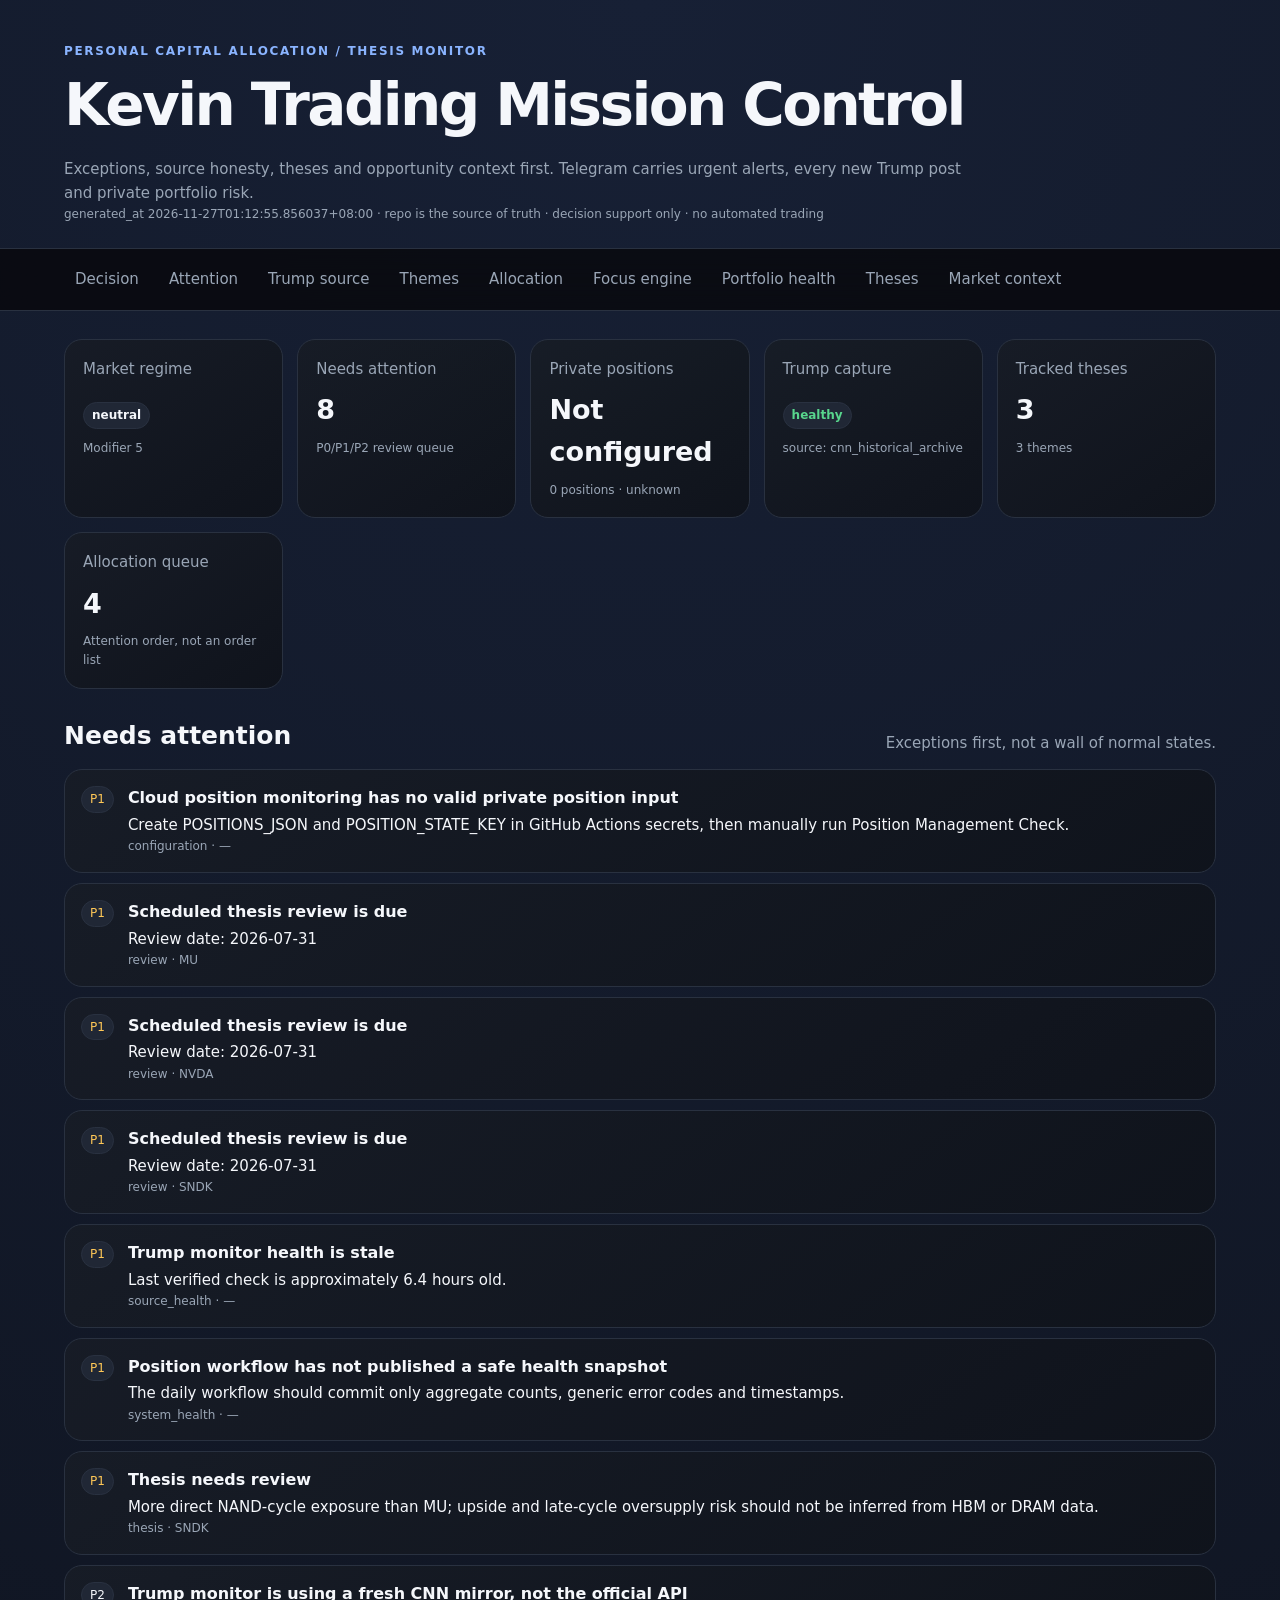
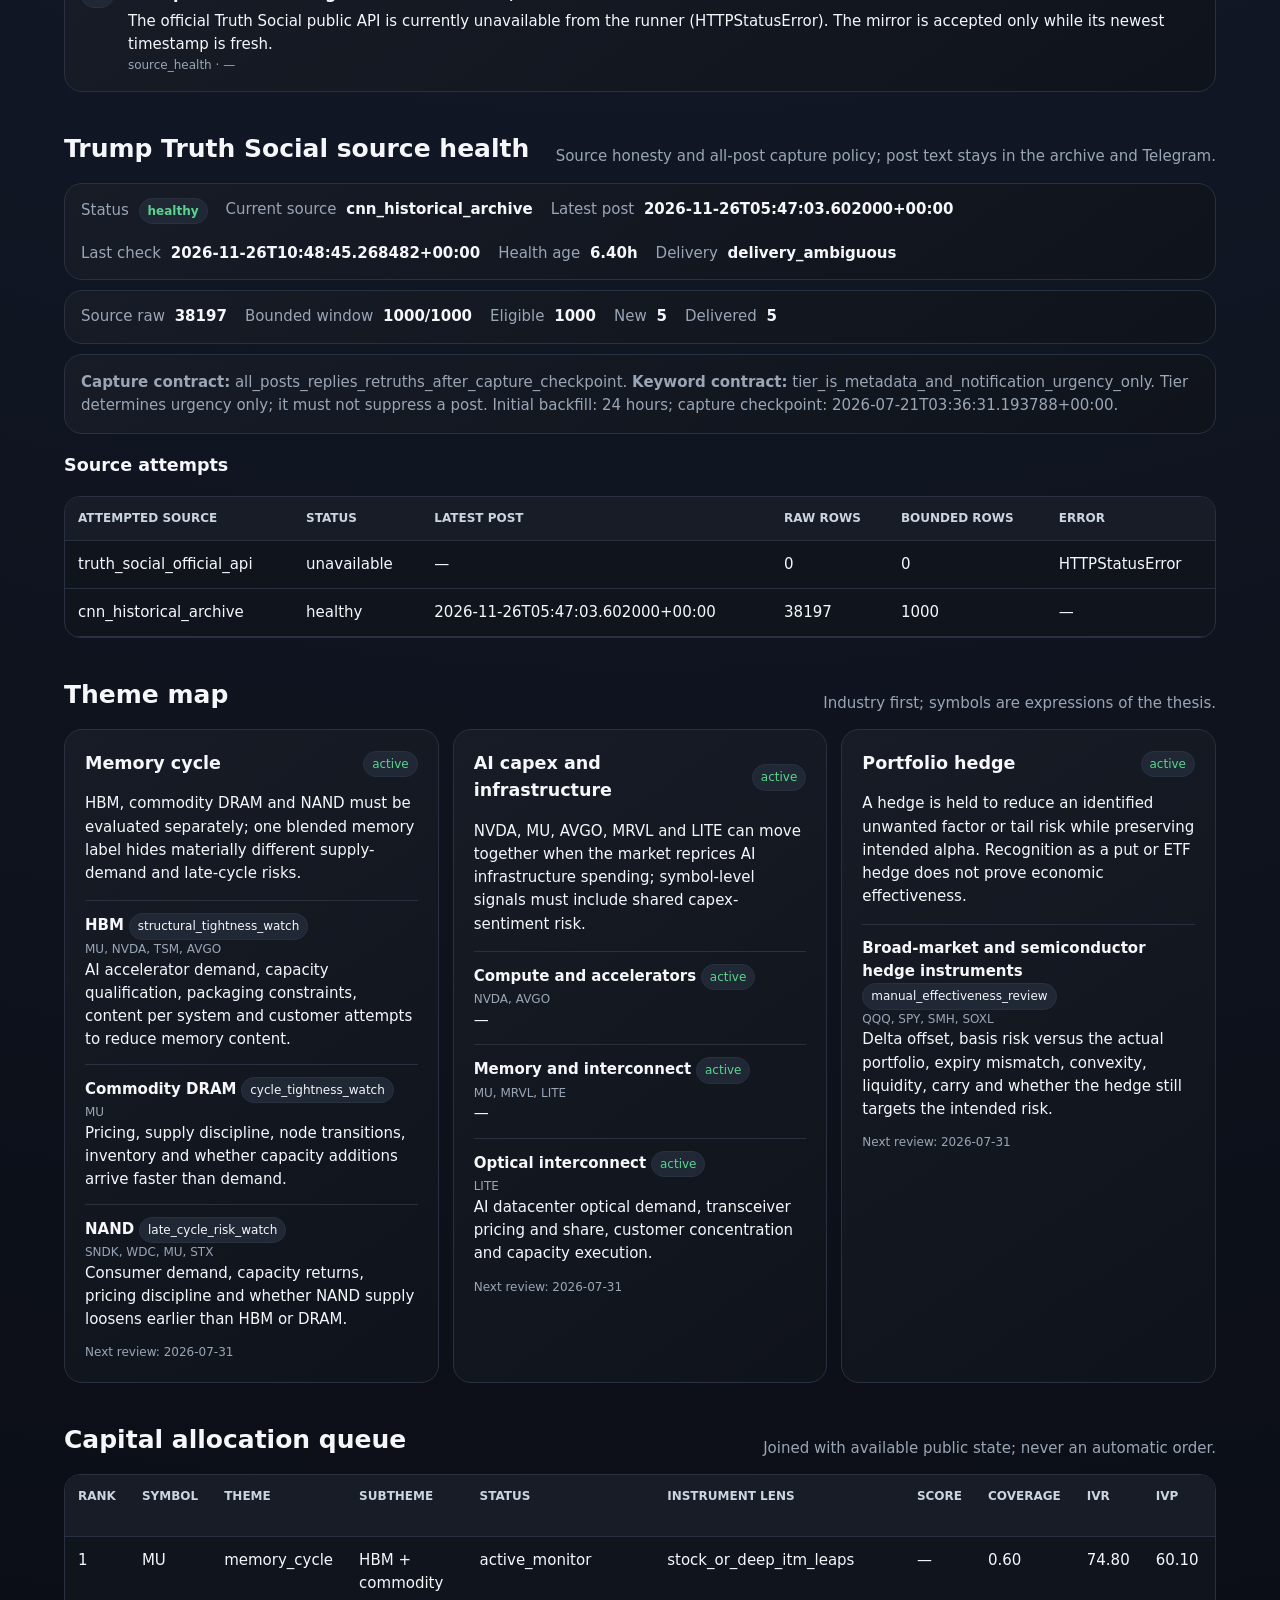
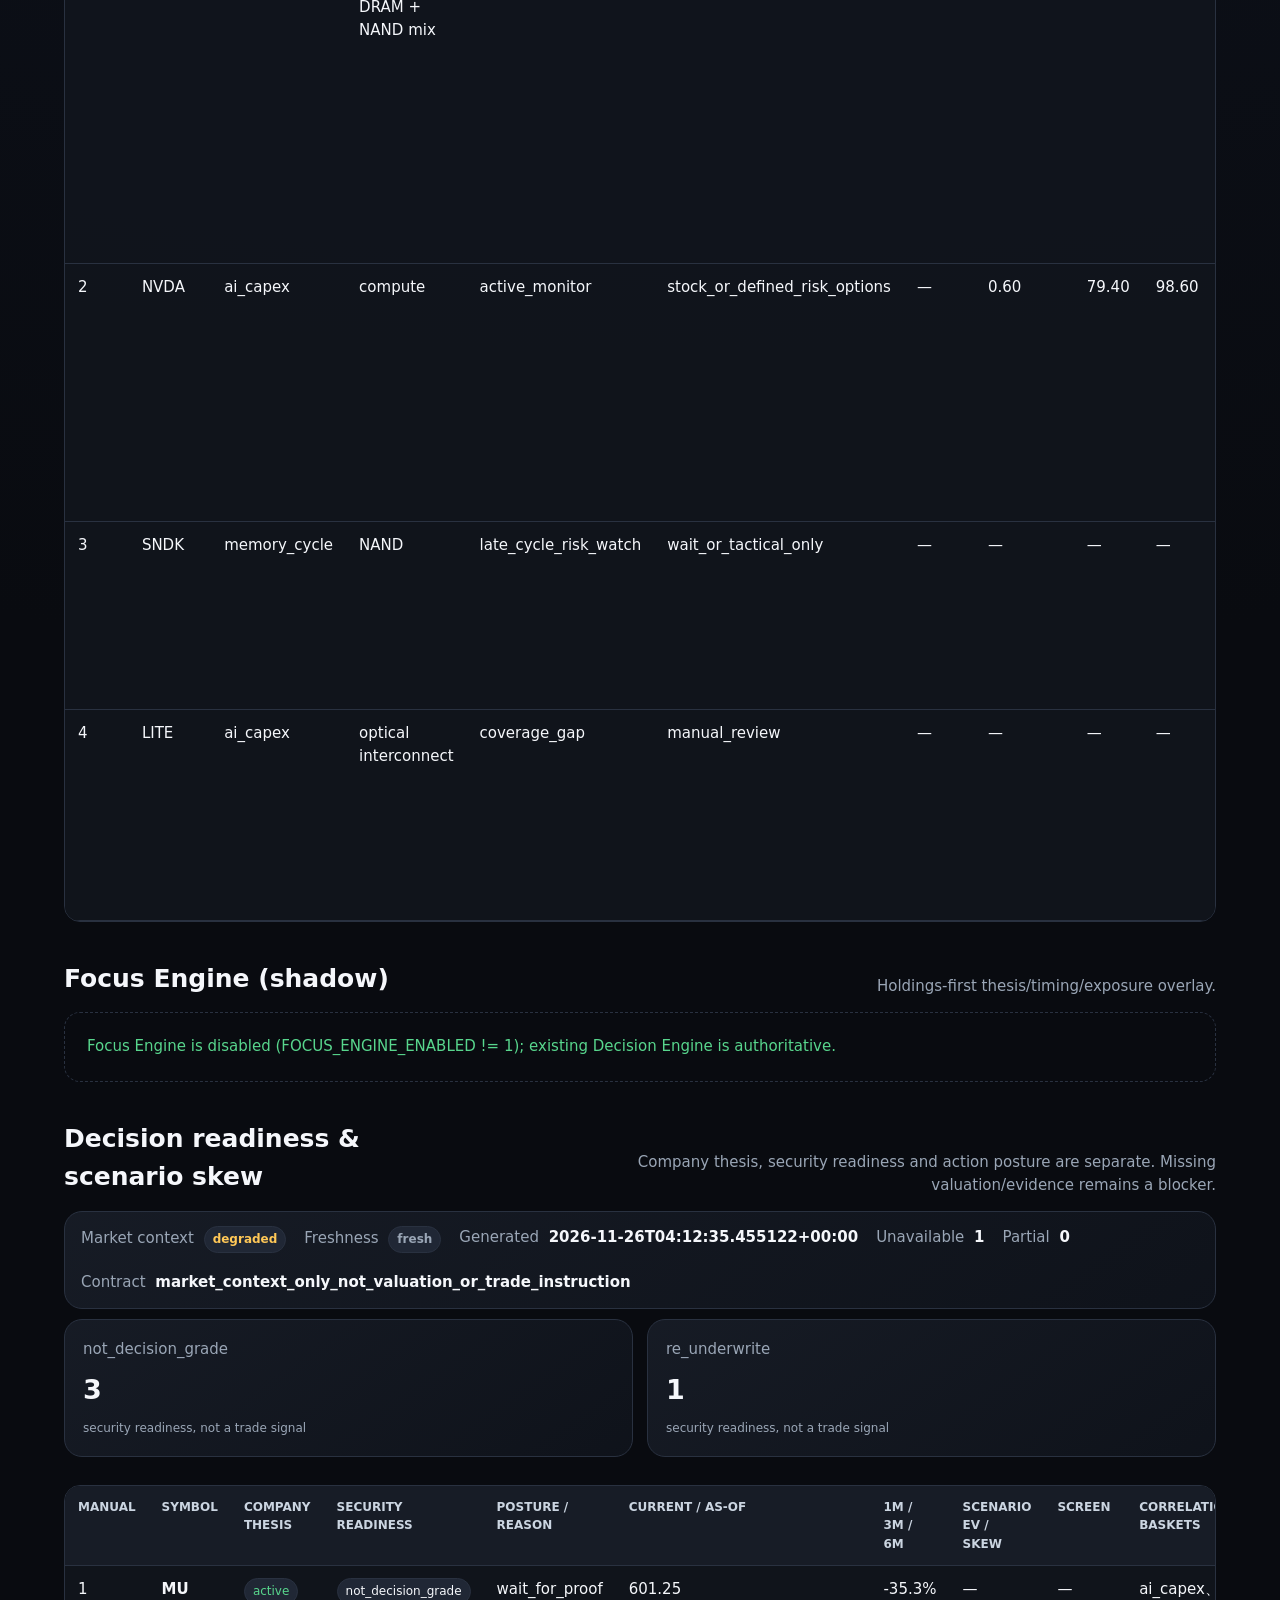
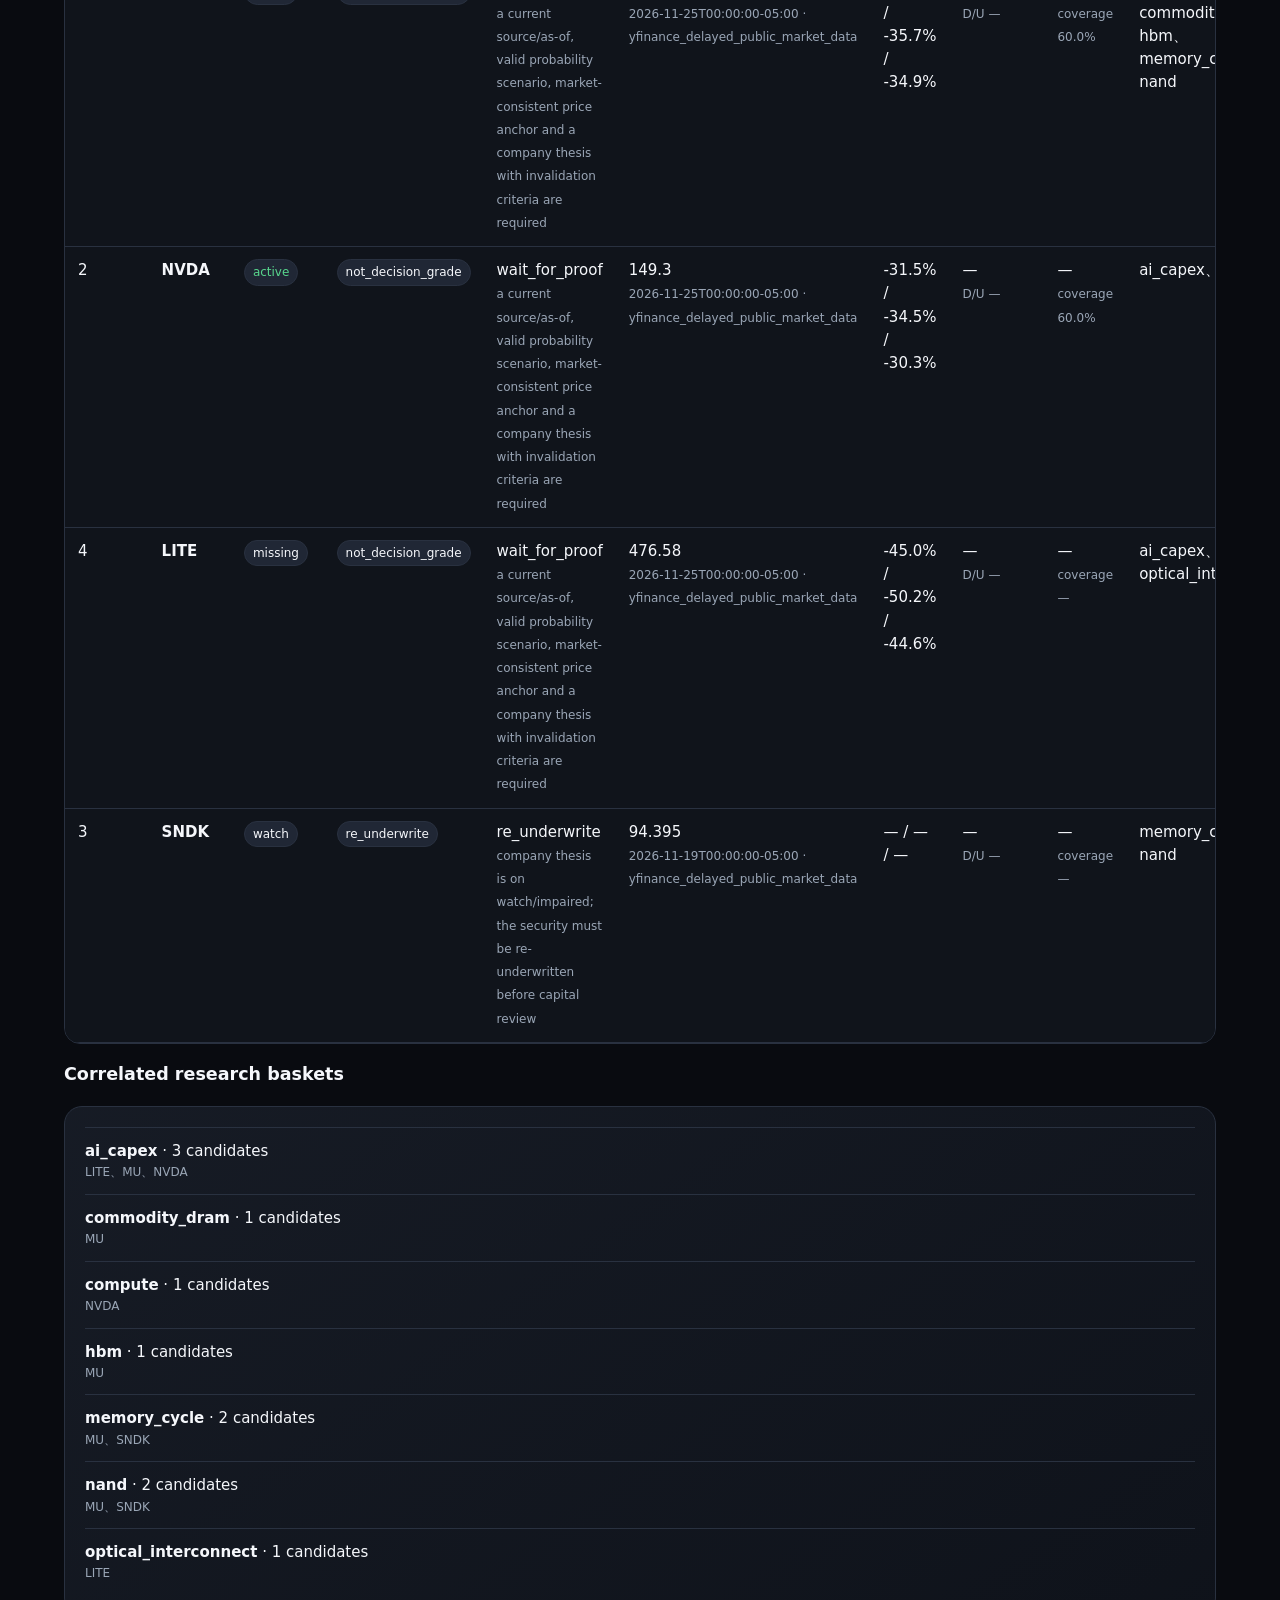
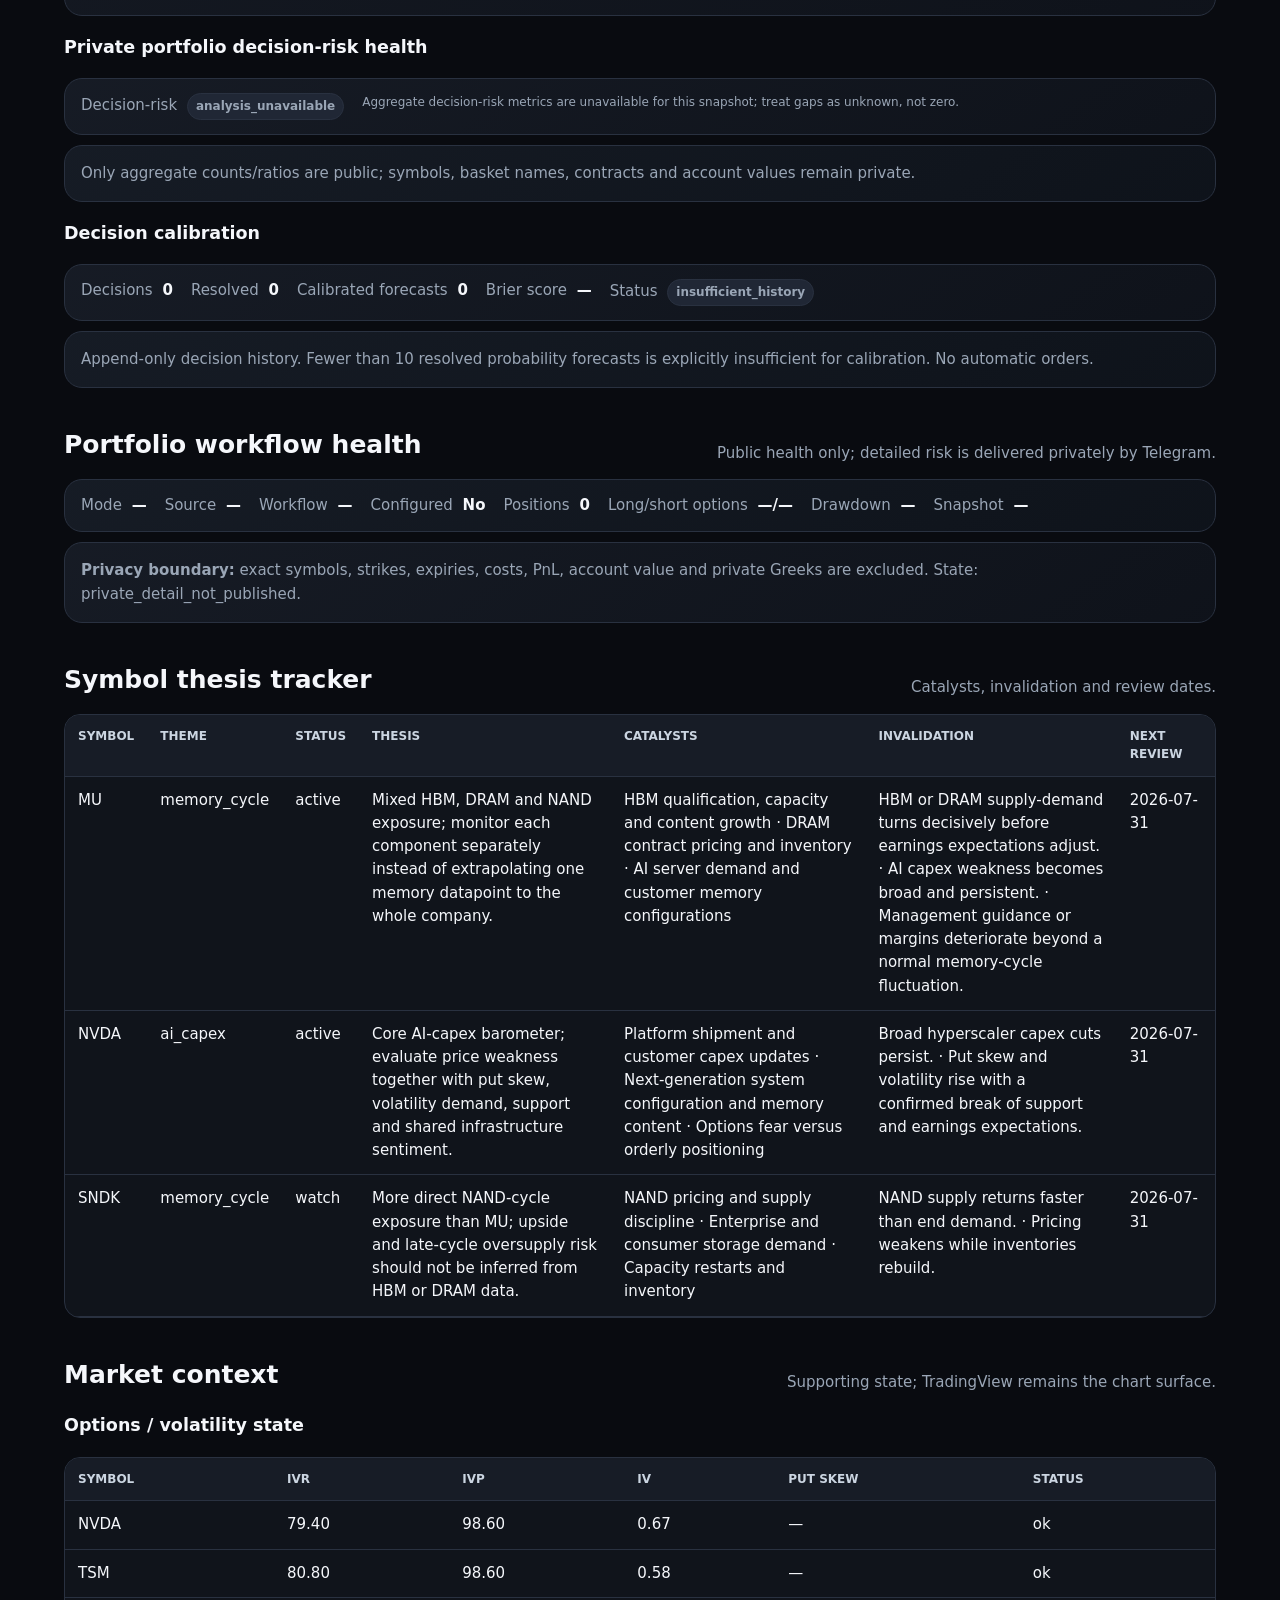
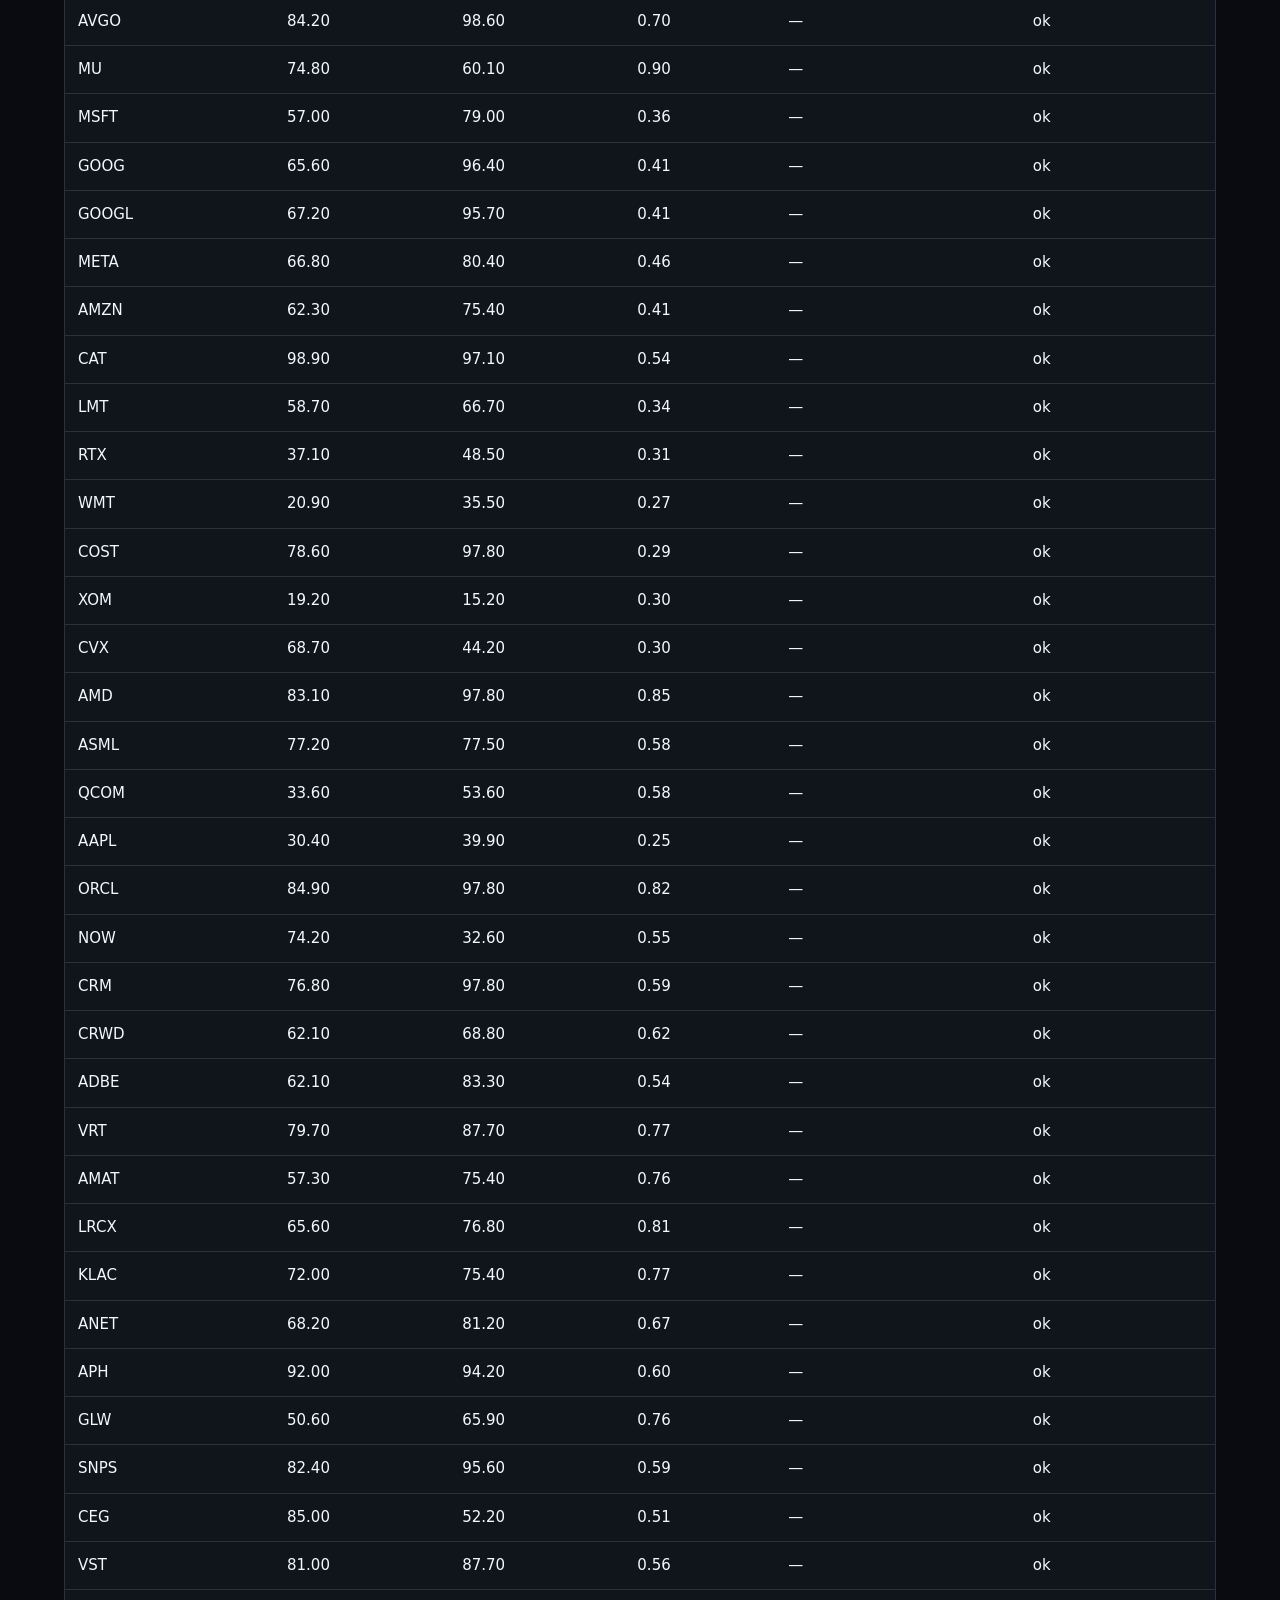
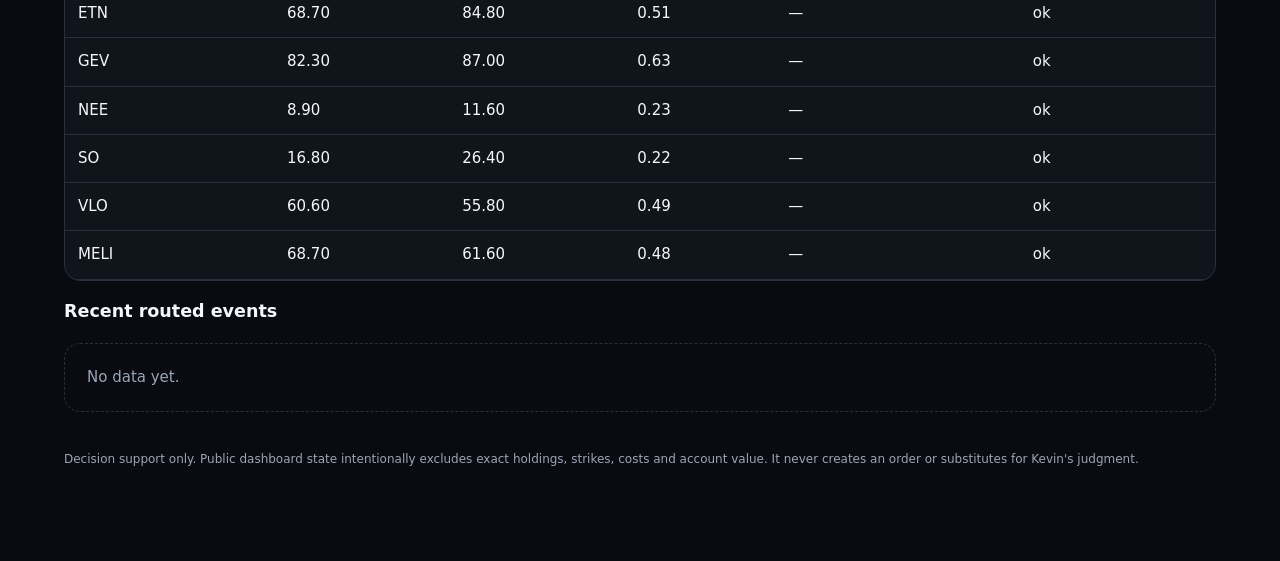
==== commit f61c91f7: "dashboard: Dashboard Build [skip ci]" ====
--- a/public/dashboard/index.html
+++ b/public/dashboard/index.html
@@ -5,6 +5,6 @@
 </style></head><body>
 <header><div class="kicker">Personal capital allocation / thesis monitor</div><h1>Kevin Trading Mission Control</h1>
 <div class="subtitle">Exceptions, source honesty, theses and opportunity context first. Telegram carries urgent alerts, every new Trump post and private portfolio risk.</div>
-<div class="meta">generated_at 2026-11-26T13:15:49.476389+08:00 · repo is the source of truth · decision support only · no automated trading</div></header>
+<div class="meta">generated_at 2026-11-27T01:12:55.856037+08:00 · repo is the source of truth · decision support only · no automated trading</div></header>
 <nav><a href="#decision">Decision</a><a href="#attention">Attention</a><a href="#trump">Trump source</a><a href="#themes">Themes</a><a href="#allocation">Allocation</a><a href="#focus">Focus engine</a><a href="#positions">Portfolio health</a><a href="#theses">Theses</a><a href="#context">Market context</a></nav>
-<main><div class="cards"><article class="card"><div class="card-label">Market regime</div><div class="card-value"><span class="badge neutral">neutral</span></div><div class="card-note">Modifier 5</div></article><article class="card"><div class="card-label">Needs attention</div><div class="card-value">8</div><div class="card-note">P0/P1/P2 review queue</div></article><article class="card"><div class="card-label">Private positions</div><div class="card-value">Not configured</div><div class="card-note">0 positions · unknown</div></article><article class="card"><div class="card-label">Trump capture</div><div class="card-value"><span class="badge healthy">healthy</span></div><div class="card-note">source: cnn_historical_archive</div></article><article class="card"><div class="card-label">Tracked theses</div><div class="card-value">3</div><div class="card-note">3 themes</div></article><article class="card"><div class="card-label">Allocation queue</div><div class="card-value">4</div><div class="card-note">Attention order, not an order list</div></article></div><section id="attention"><div class="section-head"><h2>Needs attention</h2><p>Exceptions first, not a wall of normal states.</p></div><div class="attention-list"><article class="attention-item"><div><span class="badge p1">P1</span></div><div class="attention-copy"><div class="attention-title">Cloud position monitoring has no valid private position input</div><div class="attention-detail">Create POSITIONS_JSON and POSITION_STATE_KEY in GitHub Actions secrets, then manually run Position Management Check.</div><div class="attention-meta">configuration · —</div></div></article><article class="attention-item"><div><span class="badge p1">P1</span></div><div class="attention-copy"><div class="attention-title">Scheduled thesis review is due</div><div class="attention-detail">Review date: 2026-07-31</div><div class="attention-meta">review · MU</div></div></article><article class="attention-item"><div><span class="badge p1">P1</span></div><div class="attention-copy"><div class="attention-title">Scheduled thesis review is due</div><div class="attention-detail">Review date: 2026-07-31</div><div class="attention-meta">review · NVDA</div></div></article><article class="attention-item"><div><span class="badge p1">P1</span></div><div class="attention-copy"><div class="attention-title">Scheduled thesis review is due</div><div class="attention-detail">Review date: 2026-07-31</div><div class="attention-meta">review · SNDK</div></div></article><article class="attention-item"><div><span class="badge p1">P1</span></div><div class="attention-copy"><div class="attention-title">Trump monitor health is stale</div><div class="attention-detail">Last verified check is approximately 3.1 hours old.</div><div class="attention-meta">source_health · —</div></div></article><article class="attention-item"><div><span class="badge p1">P1</span></div><div class="attention-copy"><div class="attention-title">Position workflow has not published a safe health snapshot</div><div class="attention-detail">The daily workflow should commit only aggregate counts, generic error codes and timestamps.</div><div class="attention-meta">system_health · —</div></div></article><article class="attention-item"><div><span class="badge p1">P1</span></div><div class="attention-copy"><div class="attention-title">Thesis needs review</div><div class="attention-detail">More direct NAND-cycle exposure than MU; upside and late-cycle oversupply risk should not be inferred from HBM or DRAM data.</div><div class="attention-meta">thesis · SNDK</div></div></article><article class="attention-item"><div><span class="badge p2">P2</span></div><div class="attention-copy"><div class="attention-title">Trump monitor is using a fresh CNN mirror, not the official API</div><div class="attention-detail">The official Truth Social public API is currently unavailable from the runner (HTTPStatusError). The mirror is accepted only while its newest timestamp is fresh.</div><div class="attention-meta">source_health · —</div></div></article></div></section><section id="trump"><div class="section-head"><h2>Trump Truth Social source health</h2><p>Source honesty and all-post capture policy; post text stays in the archive and Telegram.</p></div><div class="account-strip"><span>Status <strong><span class="badge healthy">healthy</span></strong></span><span>Current source <strong>cnn_historical_archive</strong></span><span>Latest post <strong>2026-11-25T20:37:06.460000+00:00</strong></span><span>Last check <strong>2026-11-26T02:10:31.651064+00:00</strong></span><span>Health age <strong>3.10h</strong></span><span>Delivery <strong>delivery_ambiguous</strong></span></div><div class="account-strip"><span>Source raw <strong>38192</strong></span><span>Bounded window <strong>1000/1000</strong></span><span>Eligible <strong>1000</strong></span><span>New <strong>3</strong></span><span>Delivered <strong>3</strong></span></div><div class="privacy-note"><strong>Capture contract:</strong> all_posts_replies_retruths_after_capture_checkpoint. <strong>Keyword contract:</strong> tier_is_metadata_and_notification_urgency_only. Tier determines urgency only; it must not suppress a post. Initial backfill: 24 hours; capture checkpoint: 2026-07-21T03:36:31.193788+00:00.</div><h3>Source attempts</h3><div class="table-wrap"><table><thead><tr><th>Attempted source</th><th>Status</th><th>Latest post</th><th>Raw rows</th><th>Bounded rows</th><th>Error</th></tr></thead><tbody><tr><td>truth_social_official_api</td><td>unavailable</td><td>—</td><td>0</td><td>0</td><td>HTTPStatusError</td></tr><tr><td>cnn_historical_archive</td><td>healthy</td><td>2026-11-25T20:37:06.460000+00:00</td><td>38192</td><td>1000</td><td>—</td></tr></tbody></table></div></section><section id="themes"><div class="section-head"><h2>Theme map</h2><p>Industry first; symbols are expressions of the thesis.</p></div><div class="theme-grid"><article class="theme-card"><div class="theme-title"><h3>Memory cycle</h3><span class="badge active">active</span></div><p>HBM, commodity DRAM and NAND must be evaluated separately; one blended memory label hides materially different supply-demand and late-cycle risks.</p><div class="subtheme"><div><strong>HBM</strong> <span class="badge structural-tightness-watch">structural_tightness_watch</span></div><div class="muted">MU, NVDA, TSM, AVGO</div><div>AI accelerator demand, capacity qualification, packaging constraints, content per system and customer attempts to reduce memory content.</div></div><div class="subtheme"><div><strong>Commodity DRAM</strong> <span class="badge cycle-tightness-watch">cycle_tightness_watch</span></div><div class="muted">MU</div><div>Pricing, supply discipline, node transitions, inventory and whether capacity additions arrive faster than demand.</div></div><div class="subtheme"><div><strong>NAND</strong> <span class="badge late-cycle-risk-watch">late_cycle_risk_watch</span></div><div class="muted">SNDK, WDC, MU, STX</div><div>Consumer demand, capacity returns, pricing discipline and whether NAND supply loosens earlier than HBM or DRAM.</div></div><div class="muted">Next review: 2026-07-31</div></article><article class="theme-card"><div class="theme-title"><h3>AI capex and infrastructure</h3><span class="badge active">active</span></div><p>NVDA, MU, AVGO, MRVL and LITE can move together when the market reprices AI infrastructure spending; symbol-level signals must include shared capex-sentiment risk.</p><div class="subtheme"><div><strong>Compute and accelerators</strong> <span class="badge active">active</span></div><div class="muted">NVDA, AVGO</div><div>—</div></div><div class="subtheme"><div><strong>Memory and interconnect</strong> <span class="badge active">active</span></div><div class="muted">MU, MRVL, LITE</div><div>—</div></div><div class="subtheme"><div><strong>Optical interconnect</strong> <span class="badge active">active</span></div><div class="muted">LITE</div><div>AI datacenter optical demand, transceiver pricing and share, customer concentration and capacity execution.</div></div><div class="muted">Next review: 2026-07-31</div></article><article class="theme-card"><div class="theme-title"><h3>Portfolio hedge</h3><span class="badge active">active</span></div><p>A hedge is held to reduce an identified unwanted factor or tail risk while preserving intended alpha. Recognition as a put or ETF hedge does not prove economic effectiveness.</p><div class="subtheme"><div><strong>Broad-market and semiconductor hedge instruments</strong> <span class="badge manual-effectiveness-review">manual_effectiveness_review</span></div><div class="muted">QQQ, SPY, SMH, SOXL</div><div>Delta offset, basis risk versus the actual portfolio, expiry mismatch, convexity, liquidity, carry and whether the hedge still targets the intended risk.</div></div><div class="muted">Next review: 2026-07-31</div></article></div></section><section id="allocation"><div class="section-head"><h2>Capital allocation queue</h2><p>Joined with available public state; never an automatic order.</p></div><div class="table-wrap"><table><thead><tr><th>Rank</th><th>Symbol</th><th>Theme</th><th>Subtheme</th><th>Status</th><th>Instrument lens</th><th>Score</th><th>Coverage</th><th>IVR</th><th>IVP</th><th>Review trigger</th><th>Invalidation</th></tr></thead><tbody><tr><td>1</td><td>MU</td><td>memory_cycle</td><td>HBM + commodity DRAM + NAND mix</td><td>active_monitor</td><td>stock_or_deep_itm_leaps</td><td>—</td><td>0.60</td><td>74.80</td><td>60.10</td><td>Manual review of valuation, earnings expectations, price structure and whether options-market fear confirms or rejects the move.</td><td>HBM/DRAM supply-demand or AI-capex assumptions deteriorate materially.</td></tr><tr><td>2</td><td>NVDA</td><td>ai_capex</td><td>compute</td><td>active_monitor</td><td>stock_or_defined_risk_options</td><td>—</td><td>0.60</td><td>79.40</td><td>98.60</td><td>Review price support together with volatility demand, put skew and earnings expectations rather than price alone.</td><td>Broad, persistent capex cuts or a confirmed options-fear and earnings breakdown.</td></tr><tr><td>3</td><td>SNDK</td><td>memory_cycle</td><td>NAND</td><td>late_cycle_risk_watch</td><td>wait_or_tactical_only</td><td>—</td><td>—</td><td>—</td><td>—</td><td>Require NAND pricing, inventory and capacity discipline to remain supportive.</td><td>Capacity returns faster than demand and NAND pricing weakens.</td></tr><tr><td>4</td><td>LITE</td><td>ai_capex</td><td>optical interconnect</td><td>coverage_gap</td><td>manual_review</td><td>—</td><td>—</td><td>—</td><td>—</td><td>Add complete fundamentals, price and options coverage before relying on monitor scores.</td><td>AI optical demand or company execution deteriorates.</td></tr></tbody></table></div></section><section id="focus"><div class="section-head"><h2>Focus Engine (shadow)</h2><p>Holdings-first thesis/timing/exposure overlay.</p></div><div class="ok-state">Focus Engine is disabled (FOCUS_ENGINE_ENABLED != 1); existing Decision Engine is authoritative.</div></section><!-- decision-layer:start --><section id="decision"><div class="section-head"><h2>Decision readiness & scenario skew</h2><p>Company thesis, security readiness and action posture are separate. Missing valuation/evidence remains a blocker.</p></div><div class="account-strip"><span>Market context <strong><span class="badge degraded">degraded</span></strong></span><span>Freshness <strong><span class="badge fresh">fresh</span></strong></span><span>Generated <strong>2026-11-26T04:12:35.455122+00:00</strong></span><span>Unavailable <strong>1</strong></span><span>Partial <strong>0</strong></span><span>Contract <strong>market_context_only_not_valuation_or_trade_instruction</strong></span></div><div class="cards"><article class="card"><div class="card-label">not_decision_grade</div><div class="card-value">3</div><div class="card-note">security readiness, not a trade signal</div></article><article class="card"><div class="card-label">re_underwrite</div><div class="card-value">1</div><div class="card-note">security readiness, not a trade signal</div></article></div><div class="table-wrap"><table><thead><tr><th>Manual</th><th>Symbol</th><th>Company thesis</th><th>Security readiness</th><th>Posture / reason</th><th>Current / as-of</th><th>1M / 3M / 6M</th><th>Scenario EV / skew</th><th>Screen</th><th>Correlation baskets</th><th>Blocking gaps</th></tr></thead><tbody><tr><td>1</td><td><strong>MU</strong></td><td><span class="badge active">active</span></td><td><span class="badge not-decision-grade">not_decision_grade</span></td><td>wait_for_proof<br><span class="muted">a current source/as-of, valid probability scenario, market-consistent price anchor and a company thesis with invalidation criteria are required</span></td><td>601.25<br><span class="muted">2026-11-25T00:00:00-05:00 · yfinance_delayed_public_market_data</span></td><td>-35.3% / -35.7% / -34.9%</td><td>—<br><span class="muted">D/U —</span></td><td>—<br><span class="muted">coverage 60.0%</span></td><td>ai_capex、commodity_dram、hbm、memory_cycle、nand</td><td>catalyst_not_future、complete_screen_score_missing、evidence_quality_not_reviewable、evidence_stale_vs_market、scenario_missing、threshold_origin_unapproved、watchlist_coverage_below_80pct</td></tr><tr><td>2</td><td><strong>NVDA</strong></td><td><span class="badge active">active</span></td><td><span class="badge not-decision-grade">not_decision_grade</span></td><td>wait_for_proof<br><span class="muted">a current source/as-of, valid probability scenario, market-consistent price anchor and a company thesis with invalidation criteria are required</span></td><td>149.3<br><span class="muted">2026-11-25T00:00:00-05:00 · yfinance_delayed_public_market_data</span></td><td>-31.5% / -34.5% / -30.3%</td><td>—<br><span class="muted">D/U —</span></td><td>—<br><span class="muted">coverage 60.0%</span></td><td>ai_capex、compute</td><td>catalyst_not_future、complete_screen_score_missing、evidence_quality_not_reviewable、evidence_stale_vs_market、scenario_missing、threshold_origin_unapproved、watchlist_coverage_below_80pct</td></tr><tr><td>4</td><td><strong>LITE</strong></td><td><span class="badge missing">missing</span></td><td><span class="badge not-decision-grade">not_decision_grade</span></td><td>wait_for_proof<br><span class="muted">a current source/as-of, valid probability scenario, market-consistent price anchor and a company thesis with invalidation criteria are required</span></td><td>476.58<br><span class="muted">2026-11-25T00:00:00-05:00 · yfinance_delayed_public_market_data</span></td><td>-45.0% / -50.2% / -44.6%</td><td>—<br><span class="muted">D/U —</span></td><td>—<br><span class="muted">coverage —</span></td><td>ai_capex、optical_interconnect</td><td>catalyst_not_future、complete_screen_score_missing、evidence_quality_not_reviewable、evidence_stale_vs_market、scenario_missing、symbol_thesis_missing、thesis_invalidation_missing、thesis_next_review_missing、threshold_origin_unapproved、watchlist_coverage_missing</td></tr><tr><td>3</td><td><strong>SNDK</strong></td><td><span class="badge watch">watch</span></td><td><span class="badge re-underwrite">re_underwrite</span></td><td>re_underwrite<br><span class="muted">company thesis is on watch/impaired; the security must be re-underwritten before capital review</span></td><td>94.395<br><span class="muted">2026-11-19T00:00:00-05:00 · yfinance_delayed_public_market_data</span></td><td>— / — / —</td><td>—<br><span class="muted">D/U —</span></td><td>—<br><span class="muted">coverage —</span></td><td>memory_cycle、nand</td><td>catalyst_not_future、complete_screen_score_missing、evidence_quality_not_reviewable、evidence_stale_vs_market、market_context_stale、market_context_unhealthy、scenario_missing、threshold_origin_unapproved、watchlist_coverage_missing</td></tr></tbody></table></div><h3>Correlated research baskets</h3><div class="theme-card"><div class="subtheme"><strong>ai_capex</strong> · 3 candidates<div class="muted">LITE、MU、NVDA</div></div><div class="subtheme"><strong>commodity_dram</strong> · 1 candidates<div class="muted">MU</div></div><div class="subtheme"><strong>compute</strong> · 1 candidates<div class="muted">NVDA</div></div><div class="subtheme"><strong>hbm</strong> · 1 candidates<div class="muted">MU</div></div><div class="subtheme"><strong>memory_cycle</strong> · 2 candidates<div class="muted">MU、SNDK</div></div><div class="subtheme"><strong>nand</strong> · 2 candidates<div class="muted">MU、SNDK</div></div><div class="subtheme"><strong>optical_interconnect</strong> · 1 candidates<div class="muted">LITE</div></div></div><h3>Private portfolio decision-risk health</h3><div class="account-strip"><span>Decision-risk <strong><span class="badge analysis-unavailable">analysis_unavailable</span></strong></span><span class="muted">Aggregate decision-risk metrics are unavailable for this snapshot; treat gaps as unknown, not zero.</span></div><div class="privacy-note">Only aggregate counts/ratios are public; symbols, basket names, contracts and account values remain private.</div><h3>Decision calibration</h3><div class="account-strip"><span>Decisions <strong>0</strong></span><span>Resolved <strong>0</strong></span><span>Calibrated forecasts <strong>0</strong></span><span>Brier score <strong>—</strong></span><span>Status <strong><span class="badge insufficient-history">insufficient_history</span></strong></span></div><div class="privacy-note">Append-only decision history. Fewer than 10 resolved probability forecasts is explicitly insufficient for calibration. No automatic orders.</div></section><!-- decision-layer:end --><section id="positions"><div class="section-head"><h2>Portfolio workflow health</h2><p>Public health only; detailed risk is delivered privately by Telegram.</p></div><div class="account-strip"><span>Mode <strong>—</strong></span><span>Source <strong>—</strong></span><span>Workflow <strong>—</strong></span><span>Configured <strong>No</strong></span><span>Positions <strong>0</strong></span><span>Long/short options <strong>—/—</strong></span><span>Drawdown <strong>—</strong></span><span>Snapshot <strong>—</strong></span></div><div class="privacy-note"><strong>Privacy boundary:</strong> exact symbols, strikes, expiries, costs, PnL, account value and private Greeks are excluded. State: private_detail_not_published.</div></section><section id="theses"><div class="section-head"><h2>Symbol thesis tracker</h2><p>Catalysts, invalidation and review dates.</p></div><div class="table-wrap"><table><thead><tr><th>Symbol</th><th>Theme</th><th>Status</th><th>Thesis</th><th>Catalysts</th><th>Invalidation</th><th>Next review</th></tr></thead><tbody><tr><td>MU</td><td>memory_cycle</td><td>active</td><td>Mixed HBM, DRAM and NAND exposure; monitor each component separately instead of extrapolating one memory datapoint to the whole company.</td><td>HBM qualification, capacity and content growth · DRAM contract pricing and inventory · AI server demand and customer memory configurations</td><td>HBM or DRAM supply-demand turns decisively before earnings expectations adjust. · AI capex weakness becomes broad and persistent. · Management guidance or margins deteriorate beyond a normal memory-cycle fluctuation.</td><td>2026-07-31</td></tr><tr><td>NVDA</td><td>ai_capex</td><td>active</td><td>Core AI-capex barometer; evaluate price weakness together with put skew, volatility demand, support and shared infrastructure sentiment.</td><td>Platform shipment and customer capex updates · Next-generation system configuration and memory content · Options fear versus orderly positioning</td><td>Broad hyperscaler capex cuts persist. · Put skew and volatility rise with a confirmed break of support and earnings expectations.</td><td>2026-07-31</td></tr><tr><td>SNDK</td><td>memory_cycle</td><td>watch</td><td>More direct NAND-cycle exposure than MU; upside and late-cycle oversupply risk should not be inferred from HBM or DRAM data.</td><td>NAND pricing and supply discipline · Enterprise and consumer storage demand · Capacity restarts and inventory</td><td>NAND supply returns faster than end demand. · Pricing weakens while inventories rebuild.</td><td>2026-07-31</td></tr></tbody></table></div></section><section id="context"><div class="section-head"><h2>Market context</h2><p>Supporting state; TradingView remains the chart surface.</p></div><h3>Options / volatility state</h3><div class="table-wrap"><table><thead><tr><th>Symbol</th><th>IVR</th><th>IVP</th><th>IV</th><th>Put skew</th><th>Status</th></tr></thead><tbody><tr><td>NVDA</td><td>79.40</td><td>98.60</td><td>0.67</td><td>—</td><td>ok</td></tr><tr><td>TSM</td><td>80.80</td><td>98.60</td><td>0.58</td><td>—</td><td>ok</td></tr><tr><td>AVGO</td><td>84.20</td><td>98.60</td><td>0.70</td><td>—</td><td>ok</td></tr><tr><td>MU</td><td>74.80</td><td>60.10</td><td>0.90</td><td>—</td><td>ok</td></tr><tr><td>MSFT</td><td>57.00</td><td>79.00</td><td>0.36</td><td>—</td><td>ok</td></tr><tr><td>GOOG</td><td>65.60</td><td>96.40</td><td>0.41</td><td>—</td><td>ok</td></tr><tr><td>GOOGL</td><td>67.20</td><td>95.70</td><td>0.41</td><td>—</td><td>ok</td></tr><tr><td>META</td><td>66.80</td><td>80.40</td><td>0.46</td><td>—</td><td>ok</td></tr><tr><td>AMZN</td><td>62.30</td><td>75.40</td><td>0.41</td><td>—</td><td>ok</td></tr><tr><td>CAT</td><td>98.90</td><td>97.10</td><td>0.54</td><td>—</td><td>ok</td></tr><tr><td>LMT</td><td>58.70</td><td>66.70</td><td>0.34</td><td>—</td><td>ok</td></tr><tr><td>RTX</td><td>37.10</td><td>48.50</td><td>0.31</td><td>—</td><td>ok</td></tr><tr><td>WMT</td><td>20.90</td><td>35.50</td><td>0.27</td><td>—</td><td>ok</td></tr><tr><td>COST</td><td>78.60</td><td>97.80</td><td>0.29</td><td>—</td><td>ok</td></tr><tr><td>XOM</td><td>19.20</td><td>15.20</td><td>0.30</td><td>—</td><td>ok</td></tr><tr><td>CVX</td><td>68.70</td><td>44.20</td><td>0.30</td><td>—</td><td>ok</td></tr><tr><td>AMD</td><td>83.10</td><td>97.80</td><td>0.85</td><td>—</td><td>ok</td></tr><tr><td>ASML</td><td>77.20</td><td>77.50</td><td>0.58</td><td>—</td><td>ok</td></tr><tr><td>QCOM</td><td>33.60</td><td>53.60</td><td>0.58</td><td>—</td><td>ok</td></tr><tr><td>AAPL</td><td>30.40</td><td>39.90</td><td>0.25</td><td>—</td><td>ok</td></tr><tr><td>ORCL</td><td>84.90</td><td>97.80</td><td>0.82</td><td>—</td><td>ok</td></tr><tr><td>NOW</td><td>74.20</td><td>32.60</td><td>0.55</td><td>—</td><td>ok</td></tr><tr><td>CRM</td><td>76.80</td><td>97.80</td><td>0.59</td><td>—</td><td>ok</td></tr><tr><td>CRWD</td><td>62.10</td><td>68.80</td><td>0.62</td><td>—</td><td>ok</td></tr><tr><td>ADBE</td><td>62.10</td><td>83.30</td><td>0.54</td><td>—</td><td>ok</td></tr><tr><td>VRT</td><td>79.70</td><td>87.70</td><td>0.77</td><td>—</td><td>ok</td></tr><tr><td>AMAT</td><td>57.30</td><td>75.40</td><td>0.76</td><td>—</td><td>ok</td></tr><tr><td>LRCX</td><td>65.60</td><td>76.80</td><td>0.81</td><td>—</td><td>ok</td></tr><tr><td>KLAC</td><td>72.00</td><td>75.40</td><td>0.77</td><td>—</td><td>ok</td></tr><tr><td>ANET</td><td>68.20</td><td>81.20</td><td>0.67</td><td>—</td><td>ok</td></tr><tr><td>APH</td><td>92.00</td><td>94.20</td><td>0.60</td><td>—</td><td>ok</td></tr><tr><td>GLW</td><td>50.60</td><td>65.90</td><td>0.76</td><td>—</td><td>ok</td></tr><tr><td>SNPS</td><td>82.40</td><td>95.60</td><td>0.59</td><td>—</td><td>ok</td></tr><tr><td>CEG</td><td>85.00</td><td>52.20</td><td>0.51</td><td>—</td><td>ok</td></tr><tr><td>VST</td><td>81.00</td><td>87.70</td><td>0.56</td><td>—</td><td>ok</td></tr><tr><td>ETN</td><td>68.70</td><td>84.80</td><td>0.51</td><td>—</td><td>ok</td></tr><tr><td>GEV</td><td>82.30</td><td>87.00</td><td>0.63</td><td>—</td><td>ok</td></tr><tr><td>NEE</td><td>8.90</td><td>11.60</td><td>0.23</td><td>—</td><td>ok</td></tr><tr><td>SO</td><td>16.80</td><td>26.40</td><td>0.22</td><td>—</td><td>ok</td></tr><tr><td>VLO</td><td>60.60</td><td>55.80</td><td>0.49</td><td>—</td><td>ok</td></tr><tr><td>MELI</td><td>68.70</td><td>61.60</td><td>0.48</td><td>—</td><td>ok</td></tr></tbody></table></div><h3>Recent routed events</h3><div class="empty">No data yet.</div></section><p class="meta">Decision support only. Public dashboard state intentionally excludes exact holdings, strikes, costs and account value. It never creates an order or substitutes for Kevin&#x27;s judgment.</p></main></body></html>+<main><div class="cards"><article class="card"><div class="card-label">Market regime</div><div class="card-value"><span class="badge neutral">neutral</span></div><div class="card-note">Modifier 5</div></article><article class="card"><div class="card-label">Needs attention</div><div class="card-value">8</div><div class="card-note">P0/P1/P2 review queue</div></article><article class="card"><div class="card-label">Private positions</div><div class="card-value">Not configured</div><div class="card-note">0 positions · unknown</div></article><article class="card"><div class="card-label">Trump capture</div><div class="card-value"><span class="badge healthy">healthy</span></div><div class="card-note">source: cnn_historical_archive</div></article><article class="card"><div class="card-label">Tracked theses</div><div class="card-value">3</div><div class="card-note">3 themes</div></article><article class="card"><div class="card-label">Allocation queue</div><div class="card-value">4</div><div class="card-note">Attention order, not an order list</div></article></div><section id="attention"><div class="section-head"><h2>Needs attention</h2><p>Exceptions first, not a wall of normal states.</p></div><div class="attention-list"><article class="attention-item"><div><span class="badge p1">P1</span></div><div class="attention-copy"><div class="attention-title">Cloud position monitoring has no valid private position input</div><div class="attention-detail">Create POSITIONS_JSON and POSITION_STATE_KEY in GitHub Actions secrets, then manually run Position Management Check.</div><div class="attention-meta">configuration · —</div></div></article><article class="attention-item"><div><span class="badge p1">P1</span></div><div class="attention-copy"><div class="attention-title">Scheduled thesis review is due</div><div class="attention-detail">Review date: 2026-07-31</div><div class="attention-meta">review · MU</div></div></article><article class="attention-item"><div><span class="badge p1">P1</span></div><div class="attention-copy"><div class="attention-title">Scheduled thesis review is due</div><div class="attention-detail">Review date: 2026-07-31</div><div class="attention-meta">review · NVDA</div></div></article><article class="attention-item"><div><span class="badge p1">P1</span></div><div class="attention-copy"><div class="attention-title">Scheduled thesis review is due</div><div class="attention-detail">Review date: 2026-07-31</div><div class="attention-meta">review · SNDK</div></div></article><article class="attention-item"><div><span class="badge p1">P1</span></div><div class="attention-copy"><div class="attention-title">Trump monitor health is stale</div><div class="attention-detail">Last verified check is approximately 6.4 hours old.</div><div class="attention-meta">source_health · —</div></div></article><article class="attention-item"><div><span class="badge p1">P1</span></div><div class="attention-copy"><div class="attention-title">Position workflow has not published a safe health snapshot</div><div class="attention-detail">The daily workflow should commit only aggregate counts, generic error codes and timestamps.</div><div class="attention-meta">system_health · —</div></div></article><article class="attention-item"><div><span class="badge p1">P1</span></div><div class="attention-copy"><div class="attention-title">Thesis needs review</div><div class="attention-detail">More direct NAND-cycle exposure than MU; upside and late-cycle oversupply risk should not be inferred from HBM or DRAM data.</div><div class="attention-meta">thesis · SNDK</div></div></article><article class="attention-item"><div><span class="badge p2">P2</span></div><div class="attention-copy"><div class="attention-title">Trump monitor is using a fresh CNN mirror, not the official API</div><div class="attention-detail">The official Truth Social public API is currently unavailable from the runner (HTTPStatusError). The mirror is accepted only while its newest timestamp is fresh.</div><div class="attention-meta">source_health · —</div></div></article></div></section><section id="trump"><div class="section-head"><h2>Trump Truth Social source health</h2><p>Source honesty and all-post capture policy; post text stays in the archive and Telegram.</p></div><div class="account-strip"><span>Status <strong><span class="badge healthy">healthy</span></strong></span><span>Current source <strong>cnn_historical_archive</strong></span><span>Latest post <strong>2026-11-26T05:47:03.602000+00:00</strong></span><span>Last check <strong>2026-11-26T10:48:45.268482+00:00</strong></span><span>Health age <strong>6.40h</strong></span><span>Delivery <strong>delivery_ambiguous</strong></span></div><div class="account-strip"><span>Source raw <strong>38197</strong></span><span>Bounded window <strong>1000/1000</strong></span><span>Eligible <strong>1000</strong></span><span>New <strong>5</strong></span><span>Delivered <strong>5</strong></span></div><div class="privacy-note"><strong>Capture contract:</strong> all_posts_replies_retruths_after_capture_checkpoint. <strong>Keyword contract:</strong> tier_is_metadata_and_notification_urgency_only. Tier determines urgency only; it must not suppress a post. Initial backfill: 24 hours; capture checkpoint: 2026-07-21T03:36:31.193788+00:00.</div><h3>Source attempts</h3><div class="table-wrap"><table><thead><tr><th>Attempted source</th><th>Status</th><th>Latest post</th><th>Raw rows</th><th>Bounded rows</th><th>Error</th></tr></thead><tbody><tr><td>truth_social_official_api</td><td>unavailable</td><td>—</td><td>0</td><td>0</td><td>HTTPStatusError</td></tr><tr><td>cnn_historical_archive</td><td>healthy</td><td>2026-11-26T05:47:03.602000+00:00</td><td>38197</td><td>1000</td><td>—</td></tr></tbody></table></div></section><section id="themes"><div class="section-head"><h2>Theme map</h2><p>Industry first; symbols are expressions of the thesis.</p></div><div class="theme-grid"><article class="theme-card"><div class="theme-title"><h3>Memory cycle</h3><span class="badge active">active</span></div><p>HBM, commodity DRAM and NAND must be evaluated separately; one blended memory label hides materially different supply-demand and late-cycle risks.</p><div class="subtheme"><div><strong>HBM</strong> <span class="badge structural-tightness-watch">structural_tightness_watch</span></div><div class="muted">MU, NVDA, TSM, AVGO</div><div>AI accelerator demand, capacity qualification, packaging constraints, content per system and customer attempts to reduce memory content.</div></div><div class="subtheme"><div><strong>Commodity DRAM</strong> <span class="badge cycle-tightness-watch">cycle_tightness_watch</span></div><div class="muted">MU</div><div>Pricing, supply discipline, node transitions, inventory and whether capacity additions arrive faster than demand.</div></div><div class="subtheme"><div><strong>NAND</strong> <span class="badge late-cycle-risk-watch">late_cycle_risk_watch</span></div><div class="muted">SNDK, WDC, MU, STX</div><div>Consumer demand, capacity returns, pricing discipline and whether NAND supply loosens earlier than HBM or DRAM.</div></div><div class="muted">Next review: 2026-07-31</div></article><article class="theme-card"><div class="theme-title"><h3>AI capex and infrastructure</h3><span class="badge active">active</span></div><p>NVDA, MU, AVGO, MRVL and LITE can move together when the market reprices AI infrastructure spending; symbol-level signals must include shared capex-sentiment risk.</p><div class="subtheme"><div><strong>Compute and accelerators</strong> <span class="badge active">active</span></div><div class="muted">NVDA, AVGO</div><div>—</div></div><div class="subtheme"><div><strong>Memory and interconnect</strong> <span class="badge active">active</span></div><div class="muted">MU, MRVL, LITE</div><div>—</div></div><div class="subtheme"><div><strong>Optical interconnect</strong> <span class="badge active">active</span></div><div class="muted">LITE</div><div>AI datacenter optical demand, transceiver pricing and share, customer concentration and capacity execution.</div></div><div class="muted">Next review: 2026-07-31</div></article><article class="theme-card"><div class="theme-title"><h3>Portfolio hedge</h3><span class="badge active">active</span></div><p>A hedge is held to reduce an identified unwanted factor or tail risk while preserving intended alpha. Recognition as a put or ETF hedge does not prove economic effectiveness.</p><div class="subtheme"><div><strong>Broad-market and semiconductor hedge instruments</strong> <span class="badge manual-effectiveness-review">manual_effectiveness_review</span></div><div class="muted">QQQ, SPY, SMH, SOXL</div><div>Delta offset, basis risk versus the actual portfolio, expiry mismatch, convexity, liquidity, carry and whether the hedge still targets the intended risk.</div></div><div class="muted">Next review: 2026-07-31</div></article></div></section><section id="allocation"><div class="section-head"><h2>Capital allocation queue</h2><p>Joined with available public state; never an automatic order.</p></div><div class="table-wrap"><table><thead><tr><th>Rank</th><th>Symbol</th><th>Theme</th><th>Subtheme</th><th>Status</th><th>Instrument lens</th><th>Score</th><th>Coverage</th><th>IVR</th><th>IVP</th><th>Review trigger</th><th>Invalidation</th></tr></thead><tbody><tr><td>1</td><td>MU</td><td>memory_cycle</td><td>HBM + commodity DRAM + NAND mix</td><td>active_monitor</td><td>stock_or_deep_itm_leaps</td><td>—</td><td>0.60</td><td>74.80</td><td>60.10</td><td>Manual review of valuation, earnings expectations, price structure and whether options-market fear confirms or rejects the move.</td><td>HBM/DRAM supply-demand or AI-capex assumptions deteriorate materially.</td></tr><tr><td>2</td><td>NVDA</td><td>ai_capex</td><td>compute</td><td>active_monitor</td><td>stock_or_defined_risk_options</td><td>—</td><td>0.60</td><td>79.40</td><td>98.60</td><td>Review price support together with volatility demand, put skew and earnings expectations rather than price alone.</td><td>Broad, persistent capex cuts or a confirmed options-fear and earnings breakdown.</td></tr><tr><td>3</td><td>SNDK</td><td>memory_cycle</td><td>NAND</td><td>late_cycle_risk_watch</td><td>wait_or_tactical_only</td><td>—</td><td>—</td><td>—</td><td>—</td><td>Require NAND pricing, inventory and capacity discipline to remain supportive.</td><td>Capacity returns faster than demand and NAND pricing weakens.</td></tr><tr><td>4</td><td>LITE</td><td>ai_capex</td><td>optical interconnect</td><td>coverage_gap</td><td>manual_review</td><td>—</td><td>—</td><td>—</td><td>—</td><td>Add complete fundamentals, price and options coverage before relying on monitor scores.</td><td>AI optical demand or company execution deteriorates.</td></tr></tbody></table></div></section><section id="focus"><div class="section-head"><h2>Focus Engine (shadow)</h2><p>Holdings-first thesis/timing/exposure overlay.</p></div><div class="ok-state">Focus Engine is disabled (FOCUS_ENGINE_ENABLED != 1); existing Decision Engine is authoritative.</div></section><!-- decision-layer:start --><section id="decision"><div class="section-head"><h2>Decision readiness & scenario skew</h2><p>Company thesis, security readiness and action posture are separate. Missing valuation/evidence remains a blocker.</p></div><div class="account-strip"><span>Market context <strong><span class="badge degraded">degraded</span></strong></span><span>Freshness <strong><span class="badge fresh">fresh</span></strong></span><span>Generated <strong>2026-11-26T04:12:35.455122+00:00</strong></span><span>Unavailable <strong>1</strong></span><span>Partial <strong>0</strong></span><span>Contract <strong>market_context_only_not_valuation_or_trade_instruction</strong></span></div><div class="cards"><article class="card"><div class="card-label">not_decision_grade</div><div class="card-value">3</div><div class="card-note">security readiness, not a trade signal</div></article><article class="card"><div class="card-label">re_underwrite</div><div class="card-value">1</div><div class="card-note">security readiness, not a trade signal</div></article></div><div class="table-wrap"><table><thead><tr><th>Manual</th><th>Symbol</th><th>Company thesis</th><th>Security readiness</th><th>Posture / reason</th><th>Current / as-of</th><th>1M / 3M / 6M</th><th>Scenario EV / skew</th><th>Screen</th><th>Correlation baskets</th><th>Blocking gaps</th></tr></thead><tbody><tr><td>1</td><td><strong>MU</strong></td><td><span class="badge active">active</span></td><td><span class="badge not-decision-grade">not_decision_grade</span></td><td>wait_for_proof<br><span class="muted">a current source/as-of, valid probability scenario, market-consistent price anchor and a company thesis with invalidation criteria are required</span></td><td>601.25<br><span class="muted">2026-11-25T00:00:00-05:00 · yfinance_delayed_public_market_data</span></td><td>-35.3% / -35.7% / -34.9%</td><td>—<br><span class="muted">D/U —</span></td><td>—<br><span class="muted">coverage 60.0%</span></td><td>ai_capex、commodity_dram、hbm、memory_cycle、nand</td><td>catalyst_not_future、complete_screen_score_missing、evidence_quality_not_reviewable、evidence_stale_vs_market、scenario_missing、threshold_origin_unapproved、watchlist_coverage_below_80pct</td></tr><tr><td>2</td><td><strong>NVDA</strong></td><td><span class="badge active">active</span></td><td><span class="badge not-decision-grade">not_decision_grade</span></td><td>wait_for_proof<br><span class="muted">a current source/as-of, valid probability scenario, market-consistent price anchor and a company thesis with invalidation criteria are required</span></td><td>149.3<br><span class="muted">2026-11-25T00:00:00-05:00 · yfinance_delayed_public_market_data</span></td><td>-31.5% / -34.5% / -30.3%</td><td>—<br><span class="muted">D/U —</span></td><td>—<br><span class="muted">coverage 60.0%</span></td><td>ai_capex、compute</td><td>catalyst_not_future、complete_screen_score_missing、evidence_quality_not_reviewable、evidence_stale_vs_market、scenario_missing、threshold_origin_unapproved、watchlist_coverage_below_80pct</td></tr><tr><td>4</td><td><strong>LITE</strong></td><td><span class="badge missing">missing</span></td><td><span class="badge not-decision-grade">not_decision_grade</span></td><td>wait_for_proof<br><span class="muted">a current source/as-of, valid probability scenario, market-consistent price anchor and a company thesis with invalidation criteria are required</span></td><td>476.58<br><span class="muted">2026-11-25T00:00:00-05:00 · yfinance_delayed_public_market_data</span></td><td>-45.0% / -50.2% / -44.6%</td><td>—<br><span class="muted">D/U —</span></td><td>—<br><span class="muted">coverage —</span></td><td>ai_capex、optical_interconnect</td><td>catalyst_not_future、complete_screen_score_missing、evidence_quality_not_reviewable、evidence_stale_vs_market、scenario_missing、symbol_thesis_missing、thesis_invalidation_missing、thesis_next_review_missing、threshold_origin_unapproved、watchlist_coverage_missing</td></tr><tr><td>3</td><td><strong>SNDK</strong></td><td><span class="badge watch">watch</span></td><td><span class="badge re-underwrite">re_underwrite</span></td><td>re_underwrite<br><span class="muted">company thesis is on watch/impaired; the security must be re-underwritten before capital review</span></td><td>94.395<br><span class="muted">2026-11-19T00:00:00-05:00 · yfinance_delayed_public_market_data</span></td><td>— / — / —</td><td>—<br><span class="muted">D/U —</span></td><td>—<br><span class="muted">coverage —</span></td><td>memory_cycle、nand</td><td>catalyst_not_future、complete_screen_score_missing、evidence_quality_not_reviewable、evidence_stale_vs_market、market_context_stale、market_context_unhealthy、scenario_missing、threshold_origin_unapproved、watchlist_coverage_missing</td></tr></tbody></table></div><h3>Correlated research baskets</h3><div class="theme-card"><div class="subtheme"><strong>ai_capex</strong> · 3 candidates<div class="muted">LITE、MU、NVDA</div></div><div class="subtheme"><strong>commodity_dram</strong> · 1 candidates<div class="muted">MU</div></div><div class="subtheme"><strong>compute</strong> · 1 candidates<div class="muted">NVDA</div></div><div class="subtheme"><strong>hbm</strong> · 1 candidates<div class="muted">MU</div></div><div class="subtheme"><strong>memory_cycle</strong> · 2 candidates<div class="muted">MU、SNDK</div></div><div class="subtheme"><strong>nand</strong> · 2 candidates<div class="muted">MU、SNDK</div></div><div class="subtheme"><strong>optical_interconnect</strong> · 1 candidates<div class="muted">LITE</div></div></div><h3>Private portfolio decision-risk health</h3><div class="account-strip"><span>Decision-risk <strong><span class="badge analysis-unavailable">analysis_unavailable</span></strong></span><span class="muted">Aggregate decision-risk metrics are unavailable for this snapshot; treat gaps as unknown, not zero.</span></div><div class="privacy-note">Only aggregate counts/ratios are public; symbols, basket names, contracts and account values remain private.</div><h3>Decision calibration</h3><div class="account-strip"><span>Decisions <strong>0</strong></span><span>Resolved <strong>0</strong></span><span>Calibrated forecasts <strong>0</strong></span><span>Brier score <strong>—</strong></span><span>Status <strong><span class="badge insufficient-history">insufficient_history</span></strong></span></div><div class="privacy-note">Append-only decision history. Fewer than 10 resolved probability forecasts is explicitly insufficient for calibration. No automatic orders.</div></section><!-- decision-layer:end --><section id="positions"><div class="section-head"><h2>Portfolio workflow health</h2><p>Public health only; detailed risk is delivered privately by Telegram.</p></div><div class="account-strip"><span>Mode <strong>—</strong></span><span>Source <strong>—</strong></span><span>Workflow <strong>—</strong></span><span>Configured <strong>No</strong></span><span>Positions <strong>0</strong></span><span>Long/short options <strong>—/—</strong></span><span>Drawdown <strong>—</strong></span><span>Snapshot <strong>—</strong></span></div><div class="privacy-note"><strong>Privacy boundary:</strong> exact symbols, strikes, expiries, costs, PnL, account value and private Greeks are excluded. State: private_detail_not_published.</div></section><section id="theses"><div class="section-head"><h2>Symbol thesis tracker</h2><p>Catalysts, invalidation and review dates.</p></div><div class="table-wrap"><table><thead><tr><th>Symbol</th><th>Theme</th><th>Status</th><th>Thesis</th><th>Catalysts</th><th>Invalidation</th><th>Next review</th></tr></thead><tbody><tr><td>MU</td><td>memory_cycle</td><td>active</td><td>Mixed HBM, DRAM and NAND exposure; monitor each component separately instead of extrapolating one memory datapoint to the whole company.</td><td>HBM qualification, capacity and content growth · DRAM contract pricing and inventory · AI server demand and customer memory configurations</td><td>HBM or DRAM supply-demand turns decisively before earnings expectations adjust. · AI capex weakness becomes broad and persistent. · Management guidance or margins deteriorate beyond a normal memory-cycle fluctuation.</td><td>2026-07-31</td></tr><tr><td>NVDA</td><td>ai_capex</td><td>active</td><td>Core AI-capex barometer; evaluate price weakness together with put skew, volatility demand, support and shared infrastructure sentiment.</td><td>Platform shipment and customer capex updates · Next-generation system configuration and memory content · Options fear versus orderly positioning</td><td>Broad hyperscaler capex cuts persist. · Put skew and volatility rise with a confirmed break of support and earnings expectations.</td><td>2026-07-31</td></tr><tr><td>SNDK</td><td>memory_cycle</td><td>watch</td><td>More direct NAND-cycle exposure than MU; upside and late-cycle oversupply risk should not be inferred from HBM or DRAM data.</td><td>NAND pricing and supply discipline · Enterprise and consumer storage demand · Capacity restarts and inventory</td><td>NAND supply returns faster than end demand. · Pricing weakens while inventories rebuild.</td><td>2026-07-31</td></tr></tbody></table></div></section><section id="context"><div class="section-head"><h2>Market context</h2><p>Supporting state; TradingView remains the chart surface.</p></div><h3>Options / volatility state</h3><div class="table-wrap"><table><thead><tr><th>Symbol</th><th>IVR</th><th>IVP</th><th>IV</th><th>Put skew</th><th>Status</th></tr></thead><tbody><tr><td>NVDA</td><td>79.40</td><td>98.60</td><td>0.67</td><td>—</td><td>ok</td></tr><tr><td>TSM</td><td>80.80</td><td>98.60</td><td>0.58</td><td>—</td><td>ok</td></tr><tr><td>AVGO</td><td>84.20</td><td>98.60</td><td>0.70</td><td>—</td><td>ok</td></tr><tr><td>MU</td><td>74.80</td><td>60.10</td><td>0.90</td><td>—</td><td>ok</td></tr><tr><td>MSFT</td><td>57.00</td><td>79.00</td><td>0.36</td><td>—</td><td>ok</td></tr><tr><td>GOOG</td><td>65.60</td><td>96.40</td><td>0.41</td><td>—</td><td>ok</td></tr><tr><td>GOOGL</td><td>67.20</td><td>95.70</td><td>0.41</td><td>—</td><td>ok</td></tr><tr><td>META</td><td>66.80</td><td>80.40</td><td>0.46</td><td>—</td><td>ok</td></tr><tr><td>AMZN</td><td>62.30</td><td>75.40</td><td>0.41</td><td>—</td><td>ok</td></tr><tr><td>CAT</td><td>98.90</td><td>97.10</td><td>0.54</td><td>—</td><td>ok</td></tr><tr><td>LMT</td><td>58.70</td><td>66.70</td><td>0.34</td><td>—</td><td>ok</td></tr><tr><td>RTX</td><td>37.10</td><td>48.50</td><td>0.31</td><td>—</td><td>ok</td></tr><tr><td>WMT</td><td>20.90</td><td>35.50</td><td>0.27</td><td>—</td><td>ok</td></tr><tr><td>COST</td><td>78.60</td><td>97.80</td><td>0.29</td><td>—</td><td>ok</td></tr><tr><td>XOM</td><td>19.20</td><td>15.20</td><td>0.30</td><td>—</td><td>ok</td></tr><tr><td>CVX</td><td>68.70</td><td>44.20</td><td>0.30</td><td>—</td><td>ok</td></tr><tr><td>AMD</td><td>83.10</td><td>97.80</td><td>0.85</td><td>—</td><td>ok</td></tr><tr><td>ASML</td><td>77.20</td><td>77.50</td><td>0.58</td><td>—</td><td>ok</td></tr><tr><td>QCOM</td><td>33.60</td><td>53.60</td><td>0.58</td><td>—</td><td>ok</td></tr><tr><td>AAPL</td><td>30.40</td><td>39.90</td><td>0.25</td><td>—</td><td>ok</td></tr><tr><td>ORCL</td><td>84.90</td><td>97.80</td><td>0.82</td><td>—</td><td>ok</td></tr><tr><td>NOW</td><td>74.20</td><td>32.60</td><td>0.55</td><td>—</td><td>ok</td></tr><tr><td>CRM</td><td>76.80</td><td>97.80</td><td>0.59</td><td>—</td><td>ok</td></tr><tr><td>CRWD</td><td>62.10</td><td>68.80</td><td>0.62</td><td>—</td><td>ok</td></tr><tr><td>ADBE</td><td>62.10</td><td>83.30</td><td>0.54</td><td>—</td><td>ok</td></tr><tr><td>VRT</td><td>79.70</td><td>87.70</td><td>0.77</td><td>—</td><td>ok</td></tr><tr><td>AMAT</td><td>57.30</td><td>75.40</td><td>0.76</td><td>—</td><td>ok</td></tr><tr><td>LRCX</td><td>65.60</td><td>76.80</td><td>0.81</td><td>—</td><td>ok</td></tr><tr><td>KLAC</td><td>72.00</td><td>75.40</td><td>0.77</td><td>—</td><td>ok</td></tr><tr><td>ANET</td><td>68.20</td><td>81.20</td><td>0.67</td><td>—</td><td>ok</td></tr><tr><td>APH</td><td>92.00</td><td>94.20</td><td>0.60</td><td>—</td><td>ok</td></tr><tr><td>GLW</td><td>50.60</td><td>65.90</td><td>0.76</td><td>—</td><td>ok</td></tr><tr><td>SNPS</td><td>82.40</td><td>95.60</td><td>0.59</td><td>—</td><td>ok</td></tr><tr><td>CEG</td><td>85.00</td><td>52.20</td><td>0.51</td><td>—</td><td>ok</td></tr><tr><td>VST</td><td>81.00</td><td>87.70</td><td>0.56</td><td>—</td><td>ok</td></tr><tr><td>ETN</td><td>68.70</td><td>84.80</td><td>0.51</td><td>—</td><td>ok</td></tr><tr><td>GEV</td><td>82.30</td><td>87.00</td><td>0.63</td><td>—</td><td>ok</td></tr><tr><td>NEE</td><td>8.90</td><td>11.60</td><td>0.23</td><td>—</td><td>ok</td></tr><tr><td>SO</td><td>16.80</td><td>26.40</td><td>0.22</td><td>—</td><td>ok</td></tr><tr><td>VLO</td><td>60.60</td><td>55.80</td><td>0.49</td><td>—</td><td>ok</td></tr><tr><td>MELI</td><td>68.70</td><td>61.60</td><td>0.48</td><td>—</td><td>ok</td></tr></tbody></table></div><h3>Recent routed events</h3><div class="empty">No data yet.</div></section><p class="meta">Decision support only. Public dashboard state intentionally excludes exact holdings, strikes, costs and account value. It never creates an order or substitutes for Kevin&#x27;s judgment.</p></main></body></html>
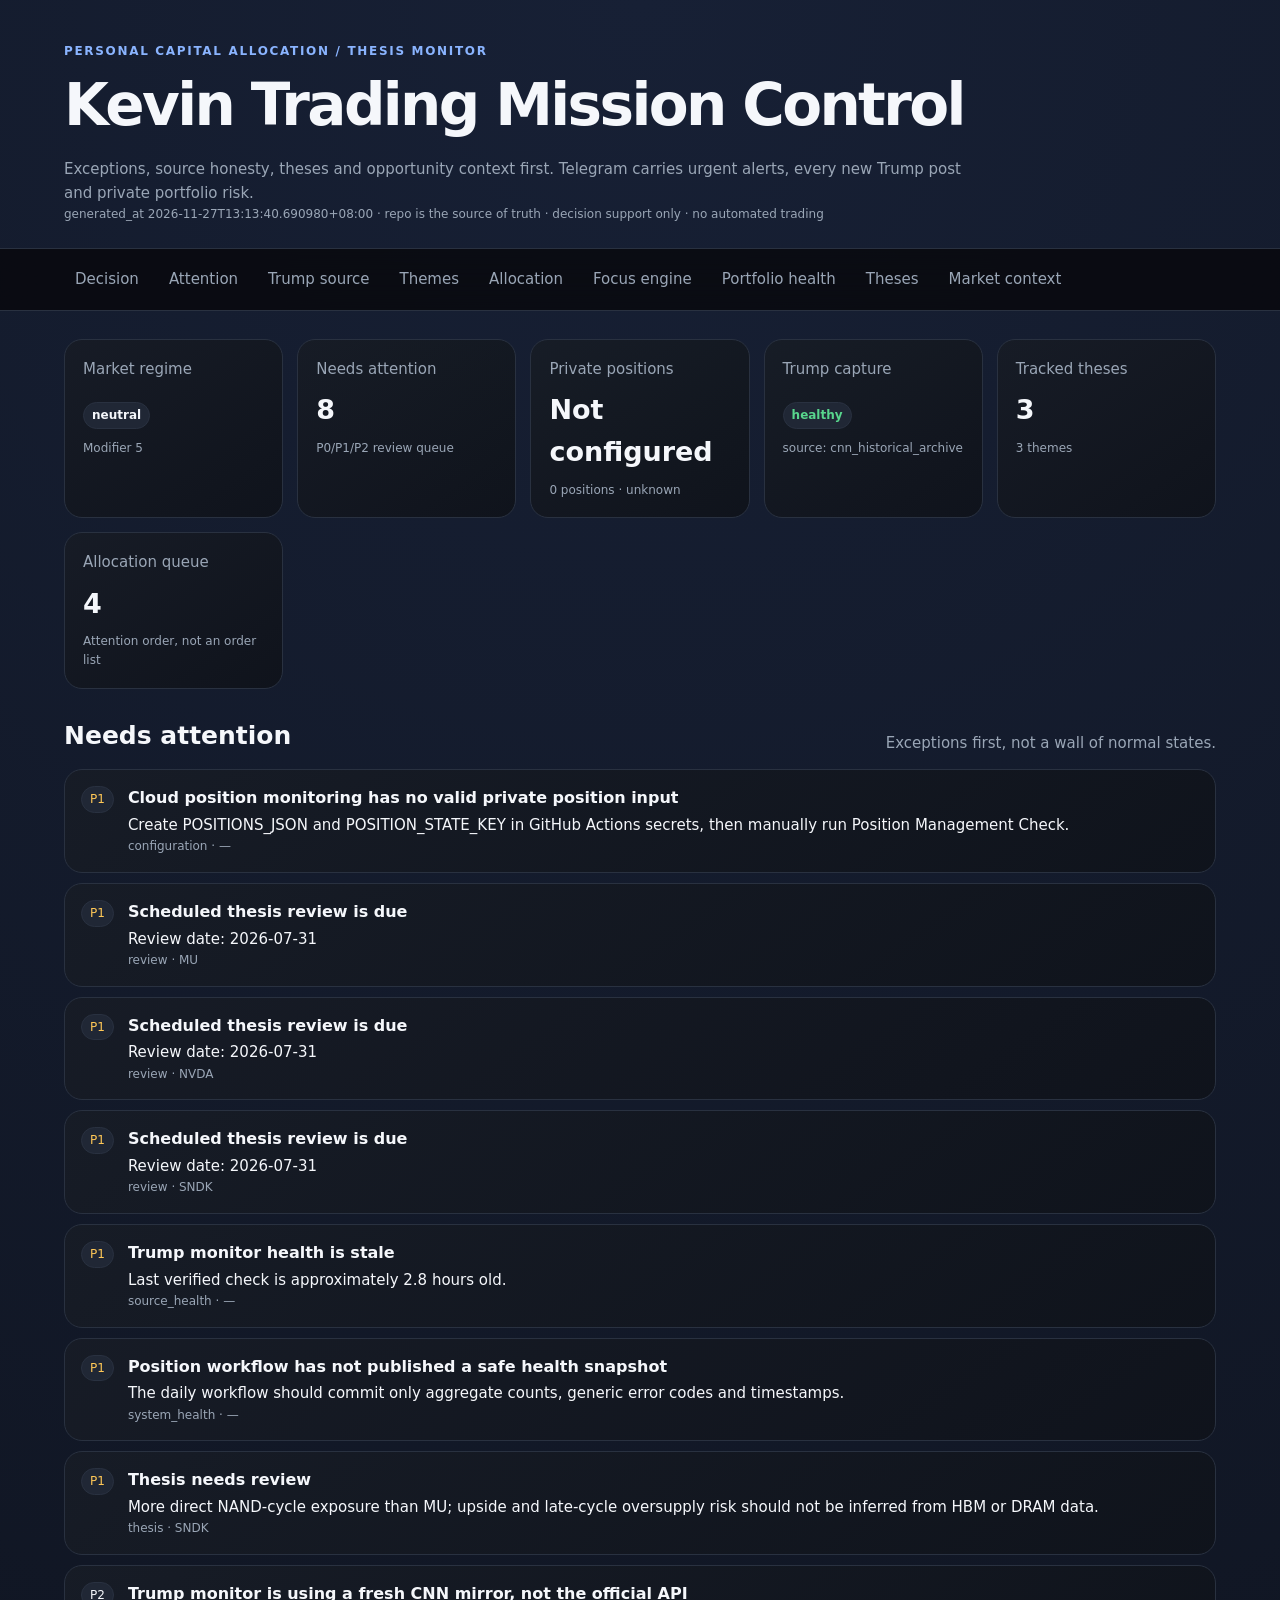
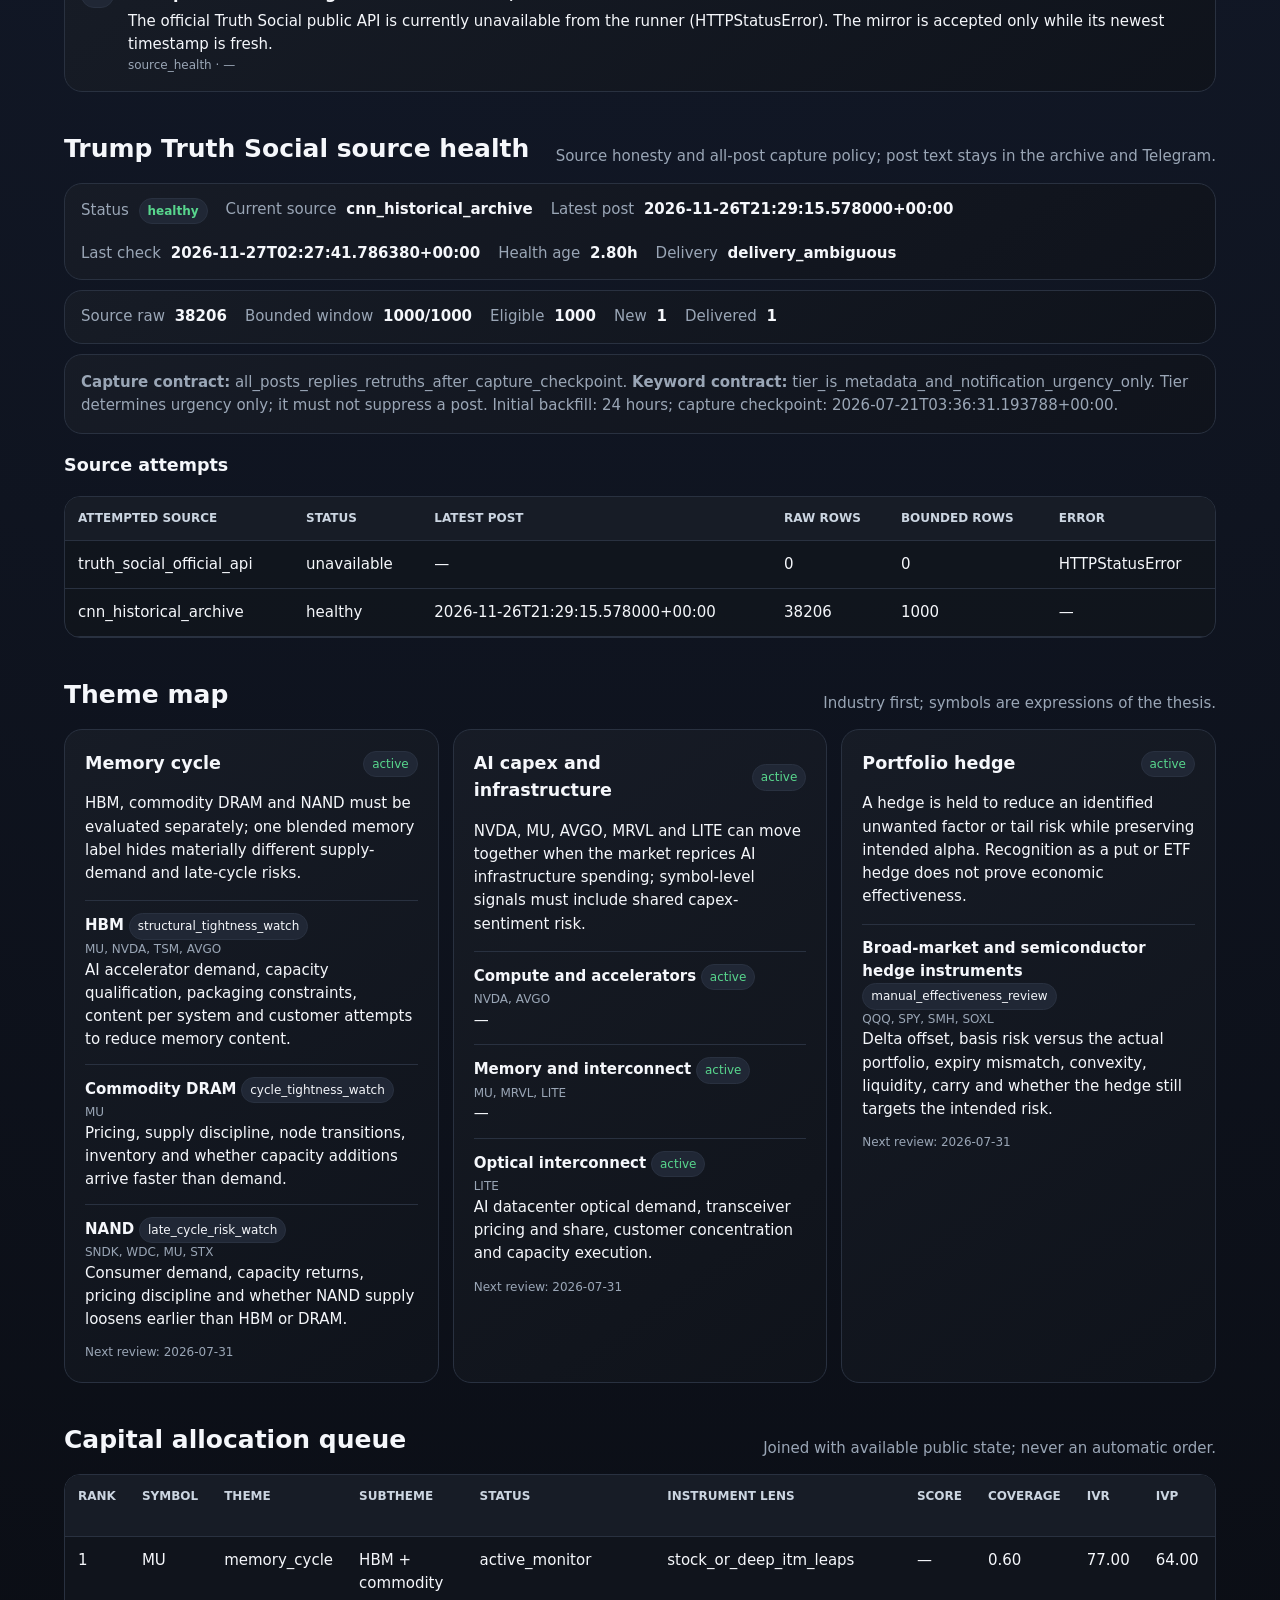
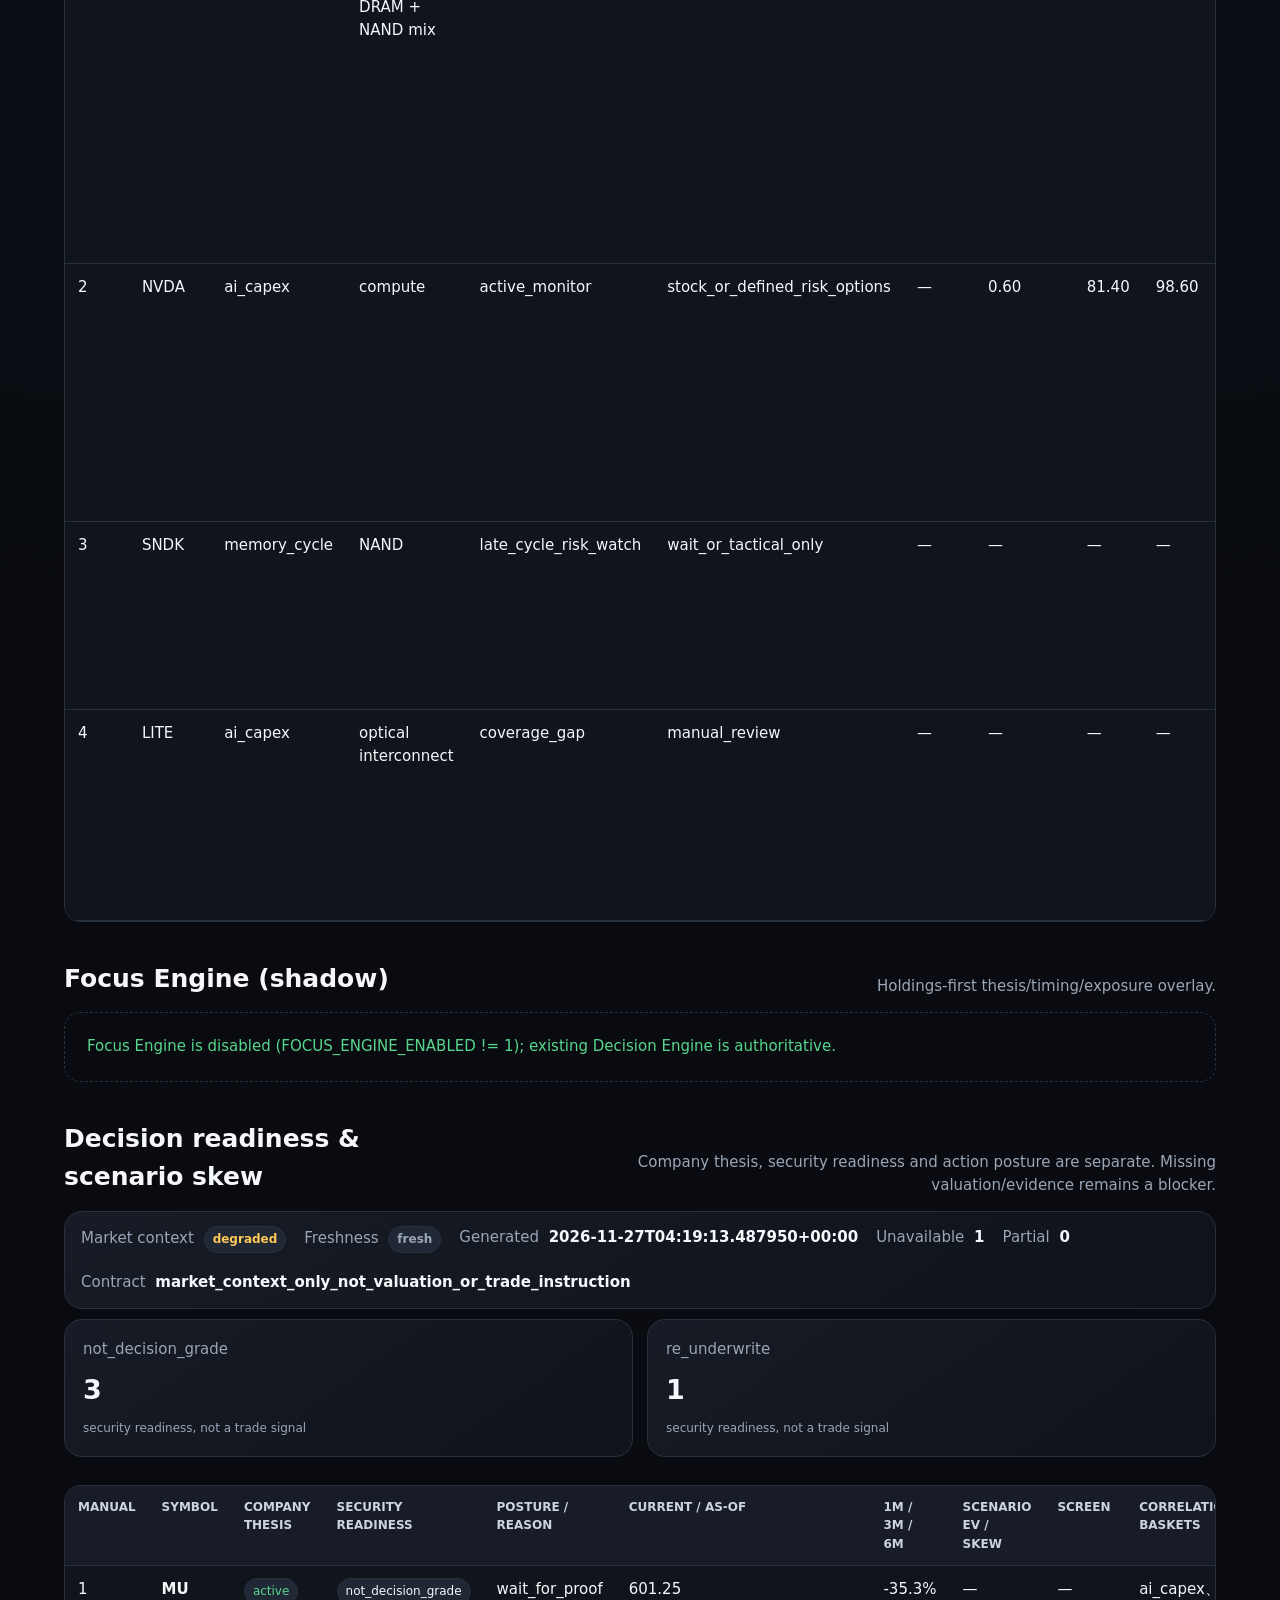
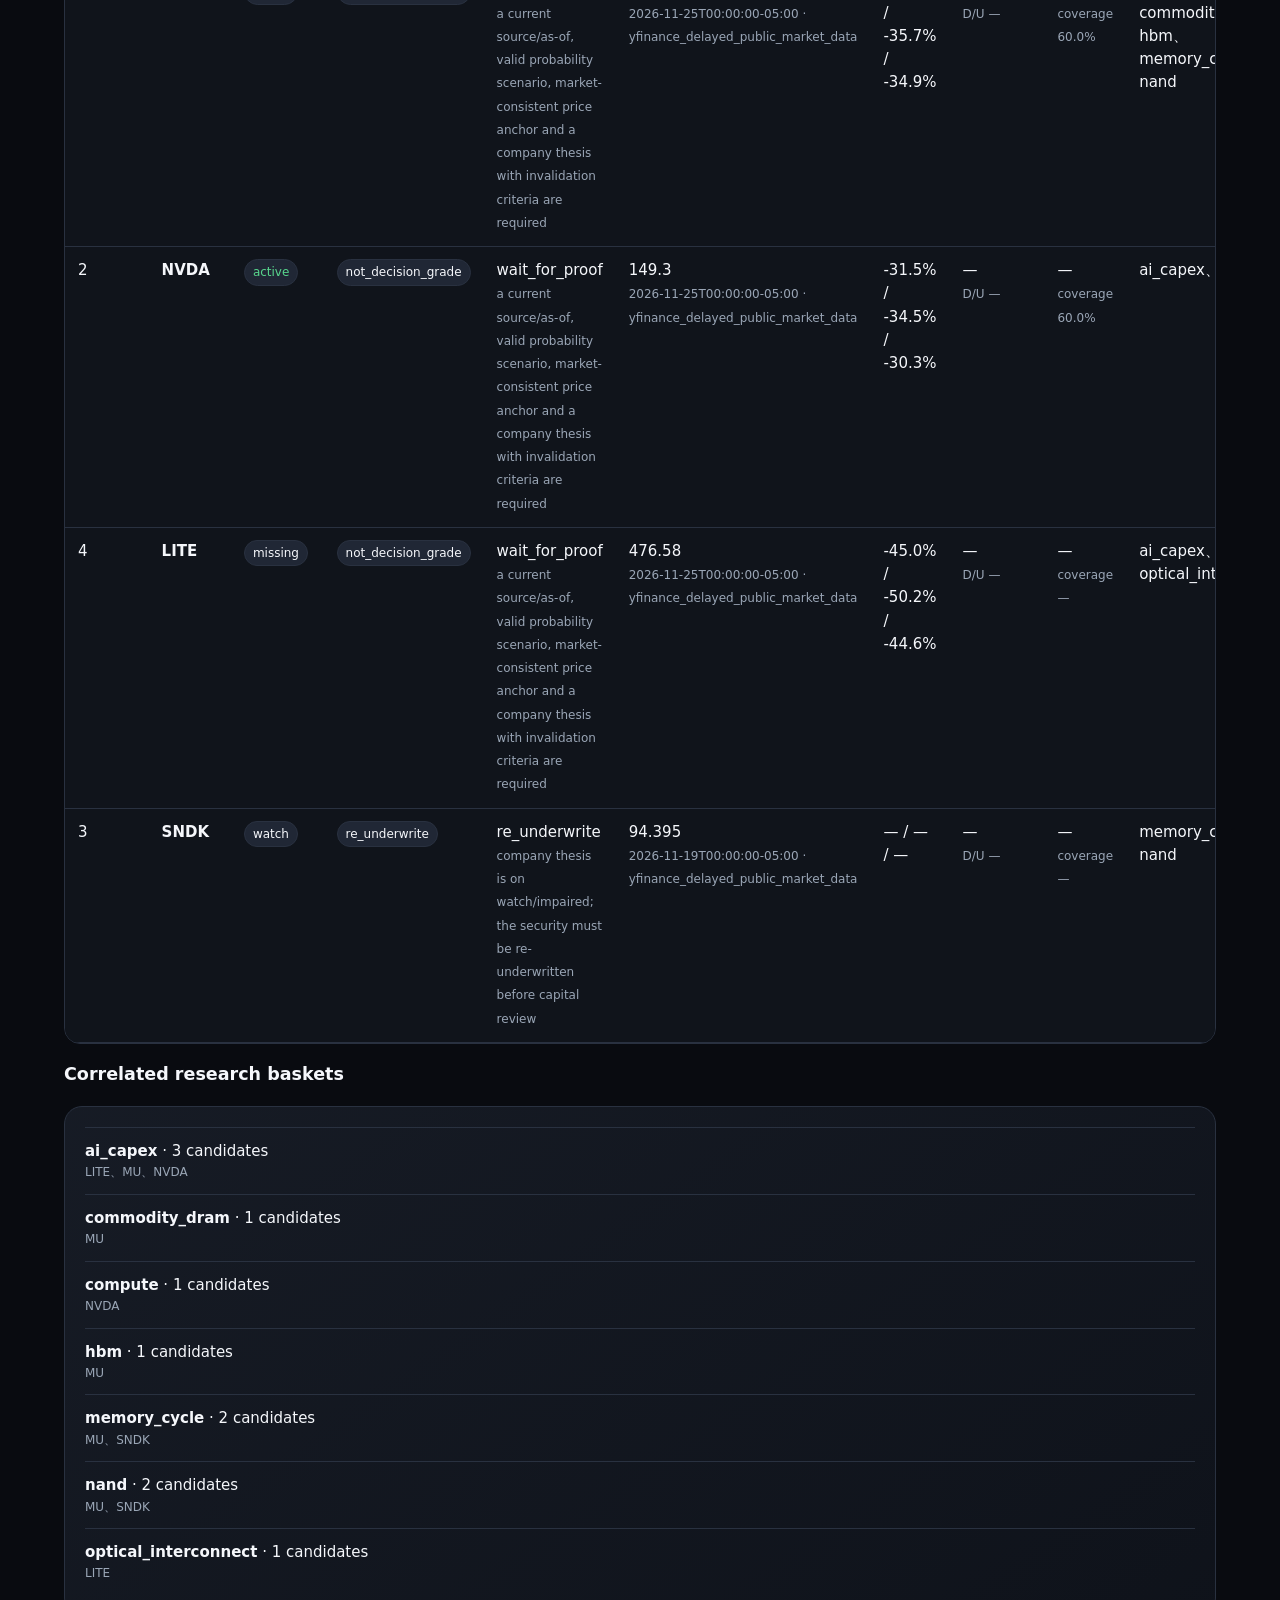
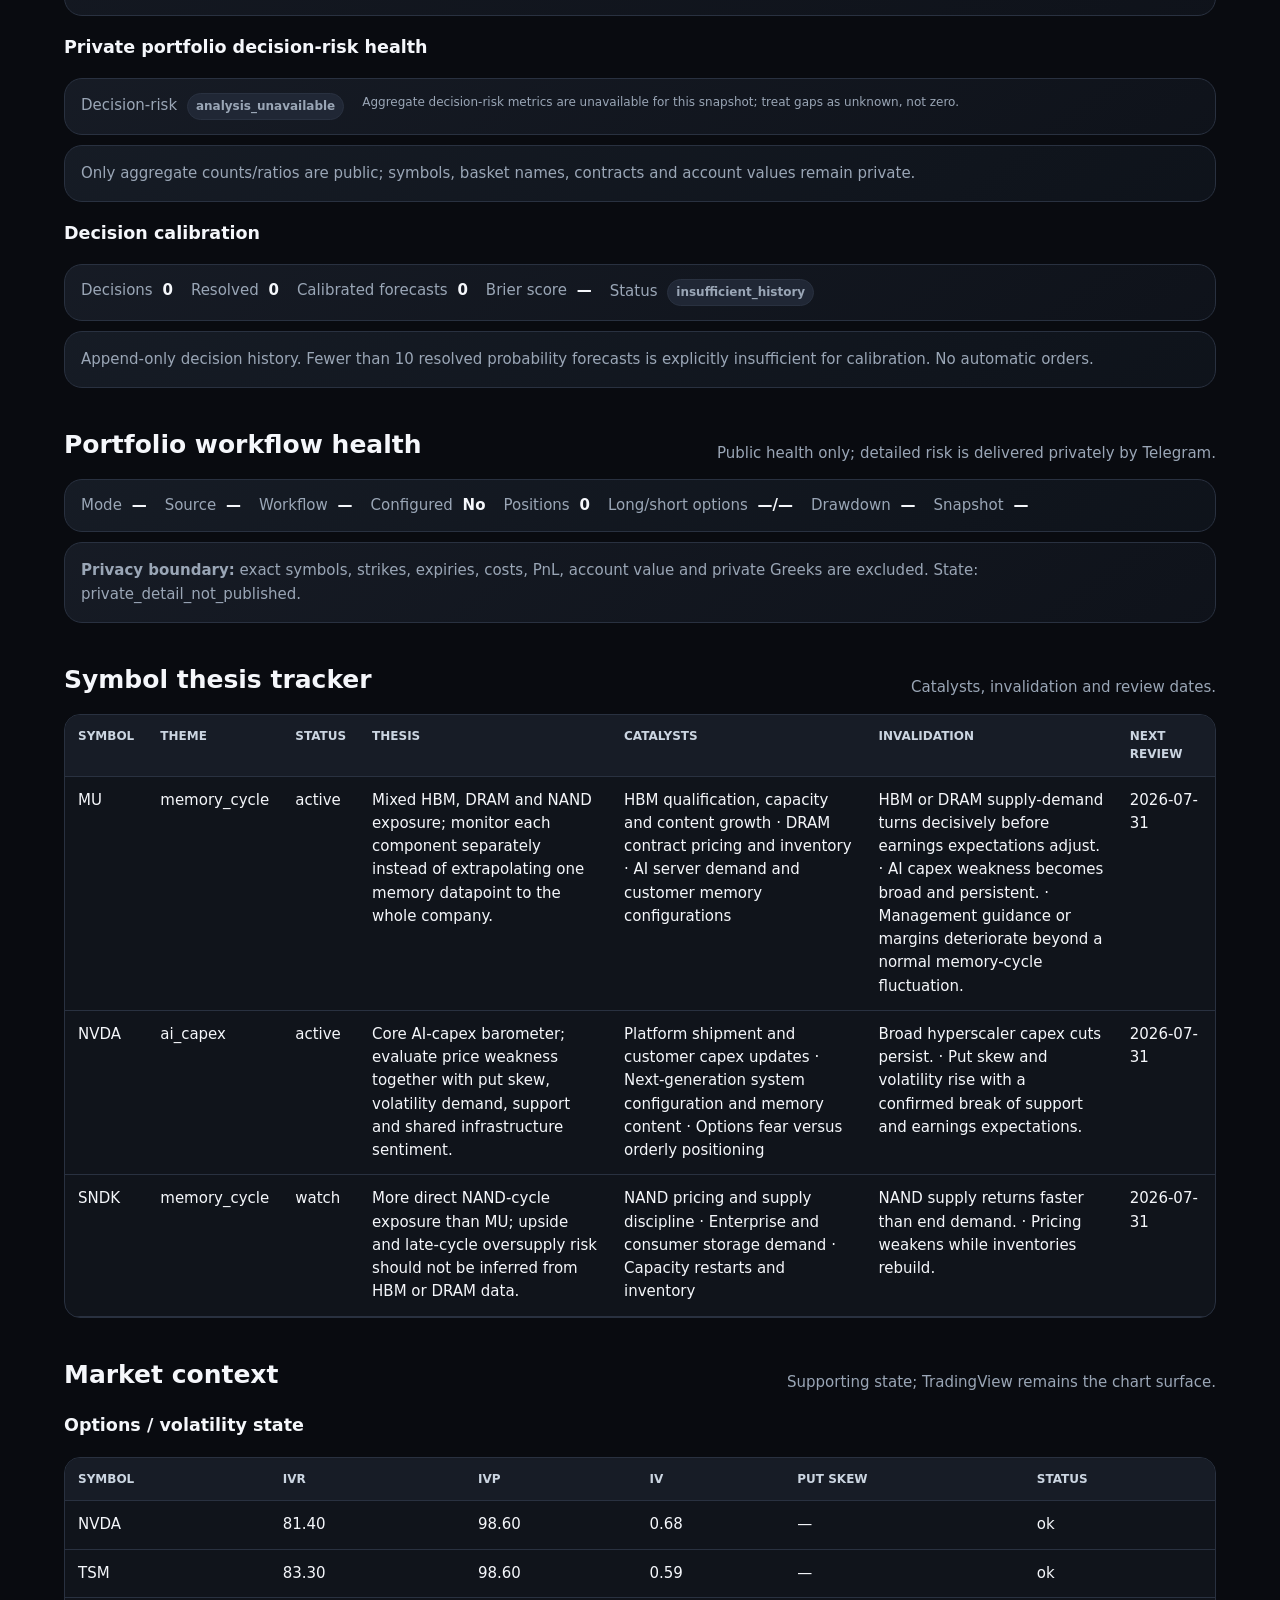
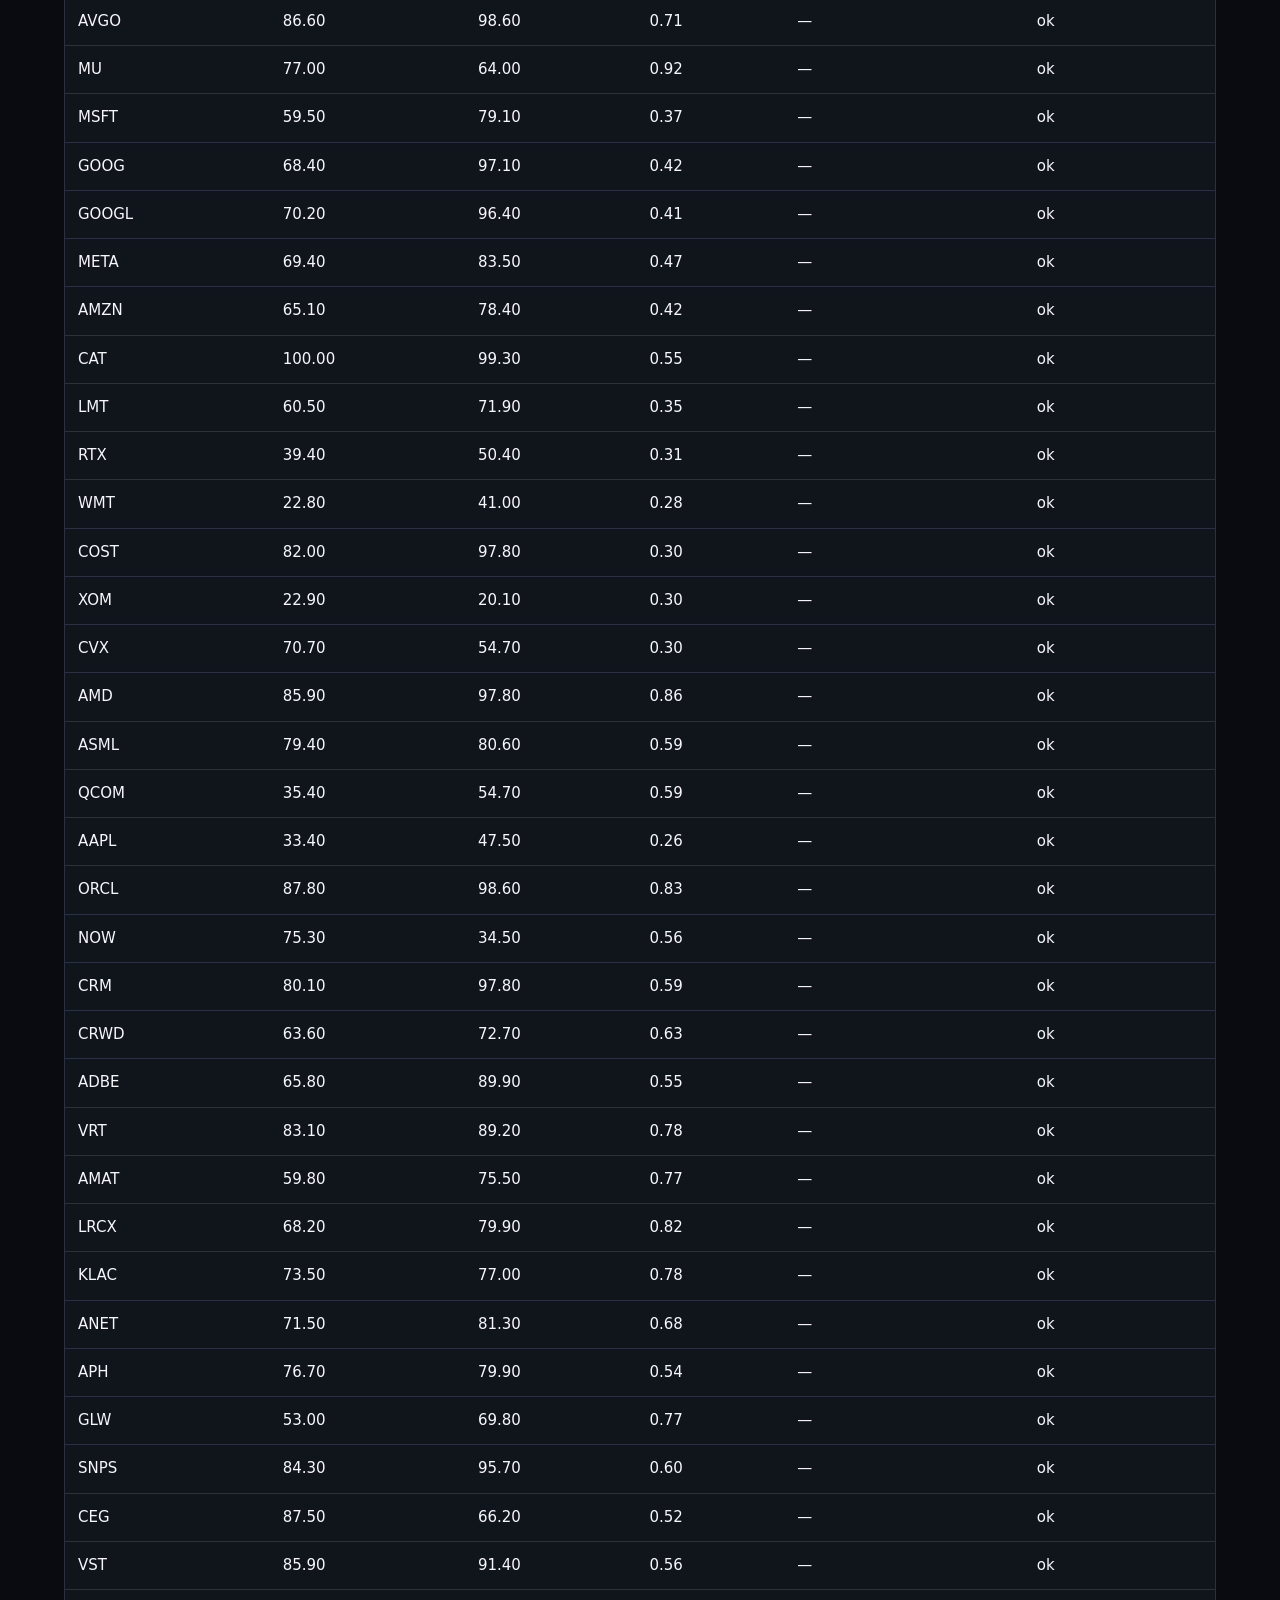
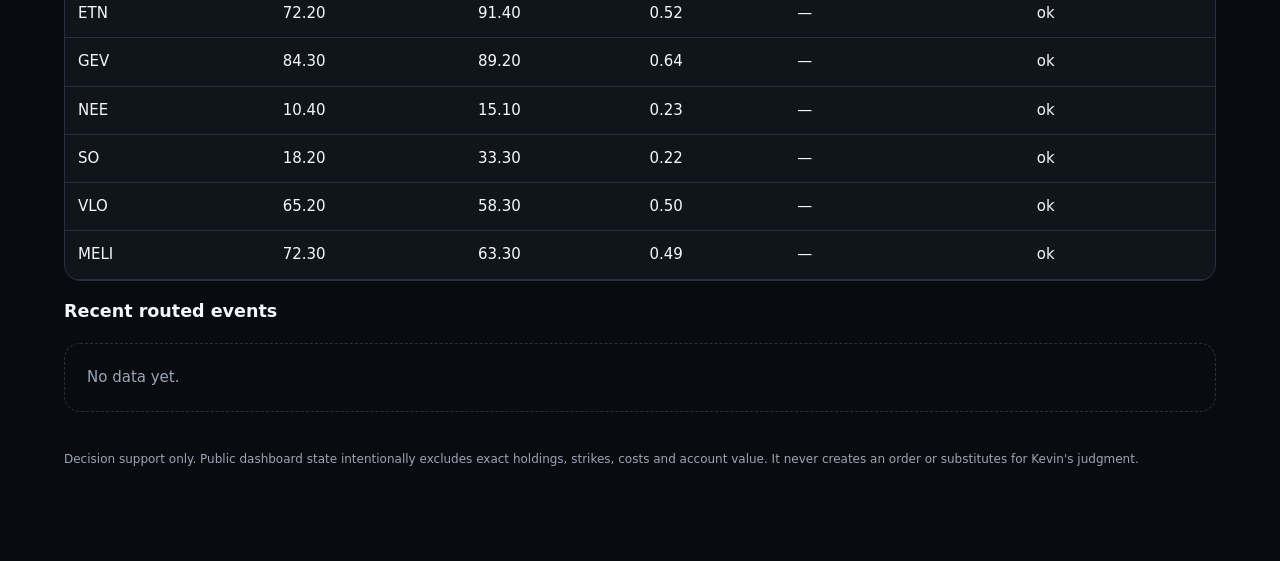
==== commit 87871648: "dashboard: Dashboard Build [skip ci]" ====
--- a/public/dashboard/index.html
+++ b/public/dashboard/index.html
@@ -5,6 +5,6 @@
 </style></head><body>
 <header><div class="kicker">Personal capital allocation / thesis monitor</div><h1>Kevin Trading Mission Control</h1>
 <div class="subtitle">Exceptions, source honesty, theses and opportunity context first. Telegram carries urgent alerts, every new Trump post and private portfolio risk.</div>
-<div class="meta">generated_at 2026-11-27T01:12:55.856037+08:00 · repo is the source of truth · decision support only · no automated trading</div></header>
+<div class="meta">generated_at 2026-11-27T13:13:40.690980+08:00 · repo is the source of truth · decision support only · no automated trading</div></header>
 <nav><a href="#decision">Decision</a><a href="#attention">Attention</a><a href="#trump">Trump source</a><a href="#themes">Themes</a><a href="#allocation">Allocation</a><a href="#focus">Focus engine</a><a href="#positions">Portfolio health</a><a href="#theses">Theses</a><a href="#context">Market context</a></nav>
-<main><div class="cards"><article class="card"><div class="card-label">Market regime</div><div class="card-value"><span class="badge neutral">neutral</span></div><div class="card-note">Modifier 5</div></article><article class="card"><div class="card-label">Needs attention</div><div class="card-value">8</div><div class="card-note">P0/P1/P2 review queue</div></article><article class="card"><div class="card-label">Private positions</div><div class="card-value">Not configured</div><div class="card-note">0 positions · unknown</div></article><article class="card"><div class="card-label">Trump capture</div><div class="card-value"><span class="badge healthy">healthy</span></div><div class="card-note">source: cnn_historical_archive</div></article><article class="card"><div class="card-label">Tracked theses</div><div class="card-value">3</div><div class="card-note">3 themes</div></article><article class="card"><div class="card-label">Allocation queue</div><div class="card-value">4</div><div class="card-note">Attention order, not an order list</div></article></div><section id="attention"><div class="section-head"><h2>Needs attention</h2><p>Exceptions first, not a wall of normal states.</p></div><div class="attention-list"><article class="attention-item"><div><span class="badge p1">P1</span></div><div class="attention-copy"><div class="attention-title">Cloud position monitoring has no valid private position input</div><div class="attention-detail">Create POSITIONS_JSON and POSITION_STATE_KEY in GitHub Actions secrets, then manually run Position Management Check.</div><div class="attention-meta">configuration · —</div></div></article><article class="attention-item"><div><span class="badge p1">P1</span></div><div class="attention-copy"><div class="attention-title">Scheduled thesis review is due</div><div class="attention-detail">Review date: 2026-07-31</div><div class="attention-meta">review · MU</div></div></article><article class="attention-item"><div><span class="badge p1">P1</span></div><div class="attention-copy"><div class="attention-title">Scheduled thesis review is due</div><div class="attention-detail">Review date: 2026-07-31</div><div class="attention-meta">review · NVDA</div></div></article><article class="attention-item"><div><span class="badge p1">P1</span></div><div class="attention-copy"><div class="attention-title">Scheduled thesis review is due</div><div class="attention-detail">Review date: 2026-07-31</div><div class="attention-meta">review · SNDK</div></div></article><article class="attention-item"><div><span class="badge p1">P1</span></div><div class="attention-copy"><div class="attention-title">Trump monitor health is stale</div><div class="attention-detail">Last verified check is approximately 6.4 hours old.</div><div class="attention-meta">source_health · —</div></div></article><article class="attention-item"><div><span class="badge p1">P1</span></div><div class="attention-copy"><div class="attention-title">Position workflow has not published a safe health snapshot</div><div class="attention-detail">The daily workflow should commit only aggregate counts, generic error codes and timestamps.</div><div class="attention-meta">system_health · —</div></div></article><article class="attention-item"><div><span class="badge p1">P1</span></div><div class="attention-copy"><div class="attention-title">Thesis needs review</div><div class="attention-detail">More direct NAND-cycle exposure than MU; upside and late-cycle oversupply risk should not be inferred from HBM or DRAM data.</div><div class="attention-meta">thesis · SNDK</div></div></article><article class="attention-item"><div><span class="badge p2">P2</span></div><div class="attention-copy"><div class="attention-title">Trump monitor is using a fresh CNN mirror, not the official API</div><div class="attention-detail">The official Truth Social public API is currently unavailable from the runner (HTTPStatusError). The mirror is accepted only while its newest timestamp is fresh.</div><div class="attention-meta">source_health · —</div></div></article></div></section><section id="trump"><div class="section-head"><h2>Trump Truth Social source health</h2><p>Source honesty and all-post capture policy; post text stays in the archive and Telegram.</p></div><div class="account-strip"><span>Status <strong><span class="badge healthy">healthy</span></strong></span><span>Current source <strong>cnn_historical_archive</strong></span><span>Latest post <strong>2026-11-26T05:47:03.602000+00:00</strong></span><span>Last check <strong>2026-11-26T10:48:45.268482+00:00</strong></span><span>Health age <strong>6.40h</strong></span><span>Delivery <strong>delivery_ambiguous</strong></span></div><div class="account-strip"><span>Source raw <strong>38197</strong></span><span>Bounded window <strong>1000/1000</strong></span><span>Eligible <strong>1000</strong></span><span>New <strong>5</strong></span><span>Delivered <strong>5</strong></span></div><div class="privacy-note"><strong>Capture contract:</strong> all_posts_replies_retruths_after_capture_checkpoint. <strong>Keyword contract:</strong> tier_is_metadata_and_notification_urgency_only. Tier determines urgency only; it must not suppress a post. Initial backfill: 24 hours; capture checkpoint: 2026-07-21T03:36:31.193788+00:00.</div><h3>Source attempts</h3><div class="table-wrap"><table><thead><tr><th>Attempted source</th><th>Status</th><th>Latest post</th><th>Raw rows</th><th>Bounded rows</th><th>Error</th></tr></thead><tbody><tr><td>truth_social_official_api</td><td>unavailable</td><td>—</td><td>0</td><td>0</td><td>HTTPStatusError</td></tr><tr><td>cnn_historical_archive</td><td>healthy</td><td>2026-11-26T05:47:03.602000+00:00</td><td>38197</td><td>1000</td><td>—</td></tr></tbody></table></div></section><section id="themes"><div class="section-head"><h2>Theme map</h2><p>Industry first; symbols are expressions of the thesis.</p></div><div class="theme-grid"><article class="theme-card"><div class="theme-title"><h3>Memory cycle</h3><span class="badge active">active</span></div><p>HBM, commodity DRAM and NAND must be evaluated separately; one blended memory label hides materially different supply-demand and late-cycle risks.</p><div class="subtheme"><div><strong>HBM</strong> <span class="badge structural-tightness-watch">structural_tightness_watch</span></div><div class="muted">MU, NVDA, TSM, AVGO</div><div>AI accelerator demand, capacity qualification, packaging constraints, content per system and customer attempts to reduce memory content.</div></div><div class="subtheme"><div><strong>Commodity DRAM</strong> <span class="badge cycle-tightness-watch">cycle_tightness_watch</span></div><div class="muted">MU</div><div>Pricing, supply discipline, node transitions, inventory and whether capacity additions arrive faster than demand.</div></div><div class="subtheme"><div><strong>NAND</strong> <span class="badge late-cycle-risk-watch">late_cycle_risk_watch</span></div><div class="muted">SNDK, WDC, MU, STX</div><div>Consumer demand, capacity returns, pricing discipline and whether NAND supply loosens earlier than HBM or DRAM.</div></div><div class="muted">Next review: 2026-07-31</div></article><article class="theme-card"><div class="theme-title"><h3>AI capex and infrastructure</h3><span class="badge active">active</span></div><p>NVDA, MU, AVGO, MRVL and LITE can move together when the market reprices AI infrastructure spending; symbol-level signals must include shared capex-sentiment risk.</p><div class="subtheme"><div><strong>Compute and accelerators</strong> <span class="badge active">active</span></div><div class="muted">NVDA, AVGO</div><div>—</div></div><div class="subtheme"><div><strong>Memory and interconnect</strong> <span class="badge active">active</span></div><div class="muted">MU, MRVL, LITE</div><div>—</div></div><div class="subtheme"><div><strong>Optical interconnect</strong> <span class="badge active">active</span></div><div class="muted">LITE</div><div>AI datacenter optical demand, transceiver pricing and share, customer concentration and capacity execution.</div></div><div class="muted">Next review: 2026-07-31</div></article><article class="theme-card"><div class="theme-title"><h3>Portfolio hedge</h3><span class="badge active">active</span></div><p>A hedge is held to reduce an identified unwanted factor or tail risk while preserving intended alpha. Recognition as a put or ETF hedge does not prove economic effectiveness.</p><div class="subtheme"><div><strong>Broad-market and semiconductor hedge instruments</strong> <span class="badge manual-effectiveness-review">manual_effectiveness_review</span></div><div class="muted">QQQ, SPY, SMH, SOXL</div><div>Delta offset, basis risk versus the actual portfolio, expiry mismatch, convexity, liquidity, carry and whether the hedge still targets the intended risk.</div></div><div class="muted">Next review: 2026-07-31</div></article></div></section><section id="allocation"><div class="section-head"><h2>Capital allocation queue</h2><p>Joined with available public state; never an automatic order.</p></div><div class="table-wrap"><table><thead><tr><th>Rank</th><th>Symbol</th><th>Theme</th><th>Subtheme</th><th>Status</th><th>Instrument lens</th><th>Score</th><th>Coverage</th><th>IVR</th><th>IVP</th><th>Review trigger</th><th>Invalidation</th></tr></thead><tbody><tr><td>1</td><td>MU</td><td>memory_cycle</td><td>HBM + commodity DRAM + NAND mix</td><td>active_monitor</td><td>stock_or_deep_itm_leaps</td><td>—</td><td>0.60</td><td>74.80</td><td>60.10</td><td>Manual review of valuation, earnings expectations, price structure and whether options-market fear confirms or rejects the move.</td><td>HBM/DRAM supply-demand or AI-capex assumptions deteriorate materially.</td></tr><tr><td>2</td><td>NVDA</td><td>ai_capex</td><td>compute</td><td>active_monitor</td><td>stock_or_defined_risk_options</td><td>—</td><td>0.60</td><td>79.40</td><td>98.60</td><td>Review price support together with volatility demand, put skew and earnings expectations rather than price alone.</td><td>Broad, persistent capex cuts or a confirmed options-fear and earnings breakdown.</td></tr><tr><td>3</td><td>SNDK</td><td>memory_cycle</td><td>NAND</td><td>late_cycle_risk_watch</td><td>wait_or_tactical_only</td><td>—</td><td>—</td><td>—</td><td>—</td><td>Require NAND pricing, inventory and capacity discipline to remain supportive.</td><td>Capacity returns faster than demand and NAND pricing weakens.</td></tr><tr><td>4</td><td>LITE</td><td>ai_capex</td><td>optical interconnect</td><td>coverage_gap</td><td>manual_review</td><td>—</td><td>—</td><td>—</td><td>—</td><td>Add complete fundamentals, price and options coverage before relying on monitor scores.</td><td>AI optical demand or company execution deteriorates.</td></tr></tbody></table></div></section><section id="focus"><div class="section-head"><h2>Focus Engine (shadow)</h2><p>Holdings-first thesis/timing/exposure overlay.</p></div><div class="ok-state">Focus Engine is disabled (FOCUS_ENGINE_ENABLED != 1); existing Decision Engine is authoritative.</div></section><!-- decision-layer:start --><section id="decision"><div class="section-head"><h2>Decision readiness & scenario skew</h2><p>Company thesis, security readiness and action posture are separate. Missing valuation/evidence remains a blocker.</p></div><div class="account-strip"><span>Market context <strong><span class="badge degraded">degraded</span></strong></span><span>Freshness <strong><span class="badge fresh">fresh</span></strong></span><span>Generated <strong>2026-11-26T04:12:35.455122+00:00</strong></span><span>Unavailable <strong>1</strong></span><span>Partial <strong>0</strong></span><span>Contract <strong>market_context_only_not_valuation_or_trade_instruction</strong></span></div><div class="cards"><article class="card"><div class="card-label">not_decision_grade</div><div class="card-value">3</div><div class="card-note">security readiness, not a trade signal</div></article><article class="card"><div class="card-label">re_underwrite</div><div class="card-value">1</div><div class="card-note">security readiness, not a trade signal</div></article></div><div class="table-wrap"><table><thead><tr><th>Manual</th><th>Symbol</th><th>Company thesis</th><th>Security readiness</th><th>Posture / reason</th><th>Current / as-of</th><th>1M / 3M / 6M</th><th>Scenario EV / skew</th><th>Screen</th><th>Correlation baskets</th><th>Blocking gaps</th></tr></thead><tbody><tr><td>1</td><td><strong>MU</strong></td><td><span class="badge active">active</span></td><td><span class="badge not-decision-grade">not_decision_grade</span></td><td>wait_for_proof<br><span class="muted">a current source/as-of, valid probability scenario, market-consistent price anchor and a company thesis with invalidation criteria are required</span></td><td>601.25<br><span class="muted">2026-11-25T00:00:00-05:00 · yfinance_delayed_public_market_data</span></td><td>-35.3% / -35.7% / -34.9%</td><td>—<br><span class="muted">D/U —</span></td><td>—<br><span class="muted">coverage 60.0%</span></td><td>ai_capex、commodity_dram、hbm、memory_cycle、nand</td><td>catalyst_not_future、complete_screen_score_missing、evidence_quality_not_reviewable、evidence_stale_vs_market、scenario_missing、threshold_origin_unapproved、watchlist_coverage_below_80pct</td></tr><tr><td>2</td><td><strong>NVDA</strong></td><td><span class="badge active">active</span></td><td><span class="badge not-decision-grade">not_decision_grade</span></td><td>wait_for_proof<br><span class="muted">a current source/as-of, valid probability scenario, market-consistent price anchor and a company thesis with invalidation criteria are required</span></td><td>149.3<br><span class="muted">2026-11-25T00:00:00-05:00 · yfinance_delayed_public_market_data</span></td><td>-31.5% / -34.5% / -30.3%</td><td>—<br><span class="muted">D/U —</span></td><td>—<br><span class="muted">coverage 60.0%</span></td><td>ai_capex、compute</td><td>catalyst_not_future、complete_screen_score_missing、evidence_quality_not_reviewable、evidence_stale_vs_market、scenario_missing、threshold_origin_unapproved、watchlist_coverage_below_80pct</td></tr><tr><td>4</td><td><strong>LITE</strong></td><td><span class="badge missing">missing</span></td><td><span class="badge not-decision-grade">not_decision_grade</span></td><td>wait_for_proof<br><span class="muted">a current source/as-of, valid probability scenario, market-consistent price anchor and a company thesis with invalidation criteria are required</span></td><td>476.58<br><span class="muted">2026-11-25T00:00:00-05:00 · yfinance_delayed_public_market_data</span></td><td>-45.0% / -50.2% / -44.6%</td><td>—<br><span class="muted">D/U —</span></td><td>—<br><span class="muted">coverage —</span></td><td>ai_capex、optical_interconnect</td><td>catalyst_not_future、complete_screen_score_missing、evidence_quality_not_reviewable、evidence_stale_vs_market、scenario_missing、symbol_thesis_missing、thesis_invalidation_missing、thesis_next_review_missing、threshold_origin_unapproved、watchlist_coverage_missing</td></tr><tr><td>3</td><td><strong>SNDK</strong></td><td><span class="badge watch">watch</span></td><td><span class="badge re-underwrite">re_underwrite</span></td><td>re_underwrite<br><span class="muted">company thesis is on watch/impaired; the security must be re-underwritten before capital review</span></td><td>94.395<br><span class="muted">2026-11-19T00:00:00-05:00 · yfinance_delayed_public_market_data</span></td><td>— / — / —</td><td>—<br><span class="muted">D/U —</span></td><td>—<br><span class="muted">coverage —</span></td><td>memory_cycle、nand</td><td>catalyst_not_future、complete_screen_score_missing、evidence_quality_not_reviewable、evidence_stale_vs_market、market_context_stale、market_context_unhealthy、scenario_missing、threshold_origin_unapproved、watchlist_coverage_missing</td></tr></tbody></table></div><h3>Correlated research baskets</h3><div class="theme-card"><div class="subtheme"><strong>ai_capex</strong> · 3 candidates<div class="muted">LITE、MU、NVDA</div></div><div class="subtheme"><strong>commodity_dram</strong> · 1 candidates<div class="muted">MU</div></div><div class="subtheme"><strong>compute</strong> · 1 candidates<div class="muted">NVDA</div></div><div class="subtheme"><strong>hbm</strong> · 1 candidates<div class="muted">MU</div></div><div class="subtheme"><strong>memory_cycle</strong> · 2 candidates<div class="muted">MU、SNDK</div></div><div class="subtheme"><strong>nand</strong> · 2 candidates<div class="muted">MU、SNDK</div></div><div class="subtheme"><strong>optical_interconnect</strong> · 1 candidates<div class="muted">LITE</div></div></div><h3>Private portfolio decision-risk health</h3><div class="account-strip"><span>Decision-risk <strong><span class="badge analysis-unavailable">analysis_unavailable</span></strong></span><span class="muted">Aggregate decision-risk metrics are unavailable for this snapshot; treat gaps as unknown, not zero.</span></div><div class="privacy-note">Only aggregate counts/ratios are public; symbols, basket names, contracts and account values remain private.</div><h3>Decision calibration</h3><div class="account-strip"><span>Decisions <strong>0</strong></span><span>Resolved <strong>0</strong></span><span>Calibrated forecasts <strong>0</strong></span><span>Brier score <strong>—</strong></span><span>Status <strong><span class="badge insufficient-history">insufficient_history</span></strong></span></div><div class="privacy-note">Append-only decision history. Fewer than 10 resolved probability forecasts is explicitly insufficient for calibration. No automatic orders.</div></section><!-- decision-layer:end --><section id="positions"><div class="section-head"><h2>Portfolio workflow health</h2><p>Public health only; detailed risk is delivered privately by Telegram.</p></div><div class="account-strip"><span>Mode <strong>—</strong></span><span>Source <strong>—</strong></span><span>Workflow <strong>—</strong></span><span>Configured <strong>No</strong></span><span>Positions <strong>0</strong></span><span>Long/short options <strong>—/—</strong></span><span>Drawdown <strong>—</strong></span><span>Snapshot <strong>—</strong></span></div><div class="privacy-note"><strong>Privacy boundary:</strong> exact symbols, strikes, expiries, costs, PnL, account value and private Greeks are excluded. State: private_detail_not_published.</div></section><section id="theses"><div class="section-head"><h2>Symbol thesis tracker</h2><p>Catalysts, invalidation and review dates.</p></div><div class="table-wrap"><table><thead><tr><th>Symbol</th><th>Theme</th><th>Status</th><th>Thesis</th><th>Catalysts</th><th>Invalidation</th><th>Next review</th></tr></thead><tbody><tr><td>MU</td><td>memory_cycle</td><td>active</td><td>Mixed HBM, DRAM and NAND exposure; monitor each component separately instead of extrapolating one memory datapoint to the whole company.</td><td>HBM qualification, capacity and content growth · DRAM contract pricing and inventory · AI server demand and customer memory configurations</td><td>HBM or DRAM supply-demand turns decisively before earnings expectations adjust. · AI capex weakness becomes broad and persistent. · Management guidance or margins deteriorate beyond a normal memory-cycle fluctuation.</td><td>2026-07-31</td></tr><tr><td>NVDA</td><td>ai_capex</td><td>active</td><td>Core AI-capex barometer; evaluate price weakness together with put skew, volatility demand, support and shared infrastructure sentiment.</td><td>Platform shipment and customer capex updates · Next-generation system configuration and memory content · Options fear versus orderly positioning</td><td>Broad hyperscaler capex cuts persist. · Put skew and volatility rise with a confirmed break of support and earnings expectations.</td><td>2026-07-31</td></tr><tr><td>SNDK</td><td>memory_cycle</td><td>watch</td><td>More direct NAND-cycle exposure than MU; upside and late-cycle oversupply risk should not be inferred from HBM or DRAM data.</td><td>NAND pricing and supply discipline · Enterprise and consumer storage demand · Capacity restarts and inventory</td><td>NAND supply returns faster than end demand. · Pricing weakens while inventories rebuild.</td><td>2026-07-31</td></tr></tbody></table></div></section><section id="context"><div class="section-head"><h2>Market context</h2><p>Supporting state; TradingView remains the chart surface.</p></div><h3>Options / volatility state</h3><div class="table-wrap"><table><thead><tr><th>Symbol</th><th>IVR</th><th>IVP</th><th>IV</th><th>Put skew</th><th>Status</th></tr></thead><tbody><tr><td>NVDA</td><td>79.40</td><td>98.60</td><td>0.67</td><td>—</td><td>ok</td></tr><tr><td>TSM</td><td>80.80</td><td>98.60</td><td>0.58</td><td>—</td><td>ok</td></tr><tr><td>AVGO</td><td>84.20</td><td>98.60</td><td>0.70</td><td>—</td><td>ok</td></tr><tr><td>MU</td><td>74.80</td><td>60.10</td><td>0.90</td><td>—</td><td>ok</td></tr><tr><td>MSFT</td><td>57.00</td><td>79.00</td><td>0.36</td><td>—</td><td>ok</td></tr><tr><td>GOOG</td><td>65.60</td><td>96.40</td><td>0.41</td><td>—</td><td>ok</td></tr><tr><td>GOOGL</td><td>67.20</td><td>95.70</td><td>0.41</td><td>—</td><td>ok</td></tr><tr><td>META</td><td>66.80</td><td>80.40</td><td>0.46</td><td>—</td><td>ok</td></tr><tr><td>AMZN</td><td>62.30</td><td>75.40</td><td>0.41</td><td>—</td><td>ok</td></tr><tr><td>CAT</td><td>98.90</td><td>97.10</td><td>0.54</td><td>—</td><td>ok</td></tr><tr><td>LMT</td><td>58.70</td><td>66.70</td><td>0.34</td><td>—</td><td>ok</td></tr><tr><td>RTX</td><td>37.10</td><td>48.50</td><td>0.31</td><td>—</td><td>ok</td></tr><tr><td>WMT</td><td>20.90</td><td>35.50</td><td>0.27</td><td>—</td><td>ok</td></tr><tr><td>COST</td><td>78.60</td><td>97.80</td><td>0.29</td><td>—</td><td>ok</td></tr><tr><td>XOM</td><td>19.20</td><td>15.20</td><td>0.30</td><td>—</td><td>ok</td></tr><tr><td>CVX</td><td>68.70</td><td>44.20</td><td>0.30</td><td>—</td><td>ok</td></tr><tr><td>AMD</td><td>83.10</td><td>97.80</td><td>0.85</td><td>—</td><td>ok</td></tr><tr><td>ASML</td><td>77.20</td><td>77.50</td><td>0.58</td><td>—</td><td>ok</td></tr><tr><td>QCOM</td><td>33.60</td><td>53.60</td><td>0.58</td><td>—</td><td>ok</td></tr><tr><td>AAPL</td><td>30.40</td><td>39.90</td><td>0.25</td><td>—</td><td>ok</td></tr><tr><td>ORCL</td><td>84.90</td><td>97.80</td><td>0.82</td><td>—</td><td>ok</td></tr><tr><td>NOW</td><td>74.20</td><td>32.60</td><td>0.55</td><td>—</td><td>ok</td></tr><tr><td>CRM</td><td>76.80</td><td>97.80</td><td>0.59</td><td>—</td><td>ok</td></tr><tr><td>CRWD</td><td>62.10</td><td>68.80</td><td>0.62</td><td>—</td><td>ok</td></tr><tr><td>ADBE</td><td>62.10</td><td>83.30</td><td>0.54</td><td>—</td><td>ok</td></tr><tr><td>VRT</td><td>79.70</td><td>87.70</td><td>0.77</td><td>—</td><td>ok</td></tr><tr><td>AMAT</td><td>57.30</td><td>75.40</td><td>0.76</td><td>—</td><td>ok</td></tr><tr><td>LRCX</td><td>65.60</td><td>76.80</td><td>0.81</td><td>—</td><td>ok</td></tr><tr><td>KLAC</td><td>72.00</td><td>75.40</td><td>0.77</td><td>—</td><td>ok</td></tr><tr><td>ANET</td><td>68.20</td><td>81.20</td><td>0.67</td><td>—</td><td>ok</td></tr><tr><td>APH</td><td>92.00</td><td>94.20</td><td>0.60</td><td>—</td><td>ok</td></tr><tr><td>GLW</td><td>50.60</td><td>65.90</td><td>0.76</td><td>—</td><td>ok</td></tr><tr><td>SNPS</td><td>82.40</td><td>95.60</td><td>0.59</td><td>—</td><td>ok</td></tr><tr><td>CEG</td><td>85.00</td><td>52.20</td><td>0.51</td><td>—</td><td>ok</td></tr><tr><td>VST</td><td>81.00</td><td>87.70</td><td>0.56</td><td>—</td><td>ok</td></tr><tr><td>ETN</td><td>68.70</td><td>84.80</td><td>0.51</td><td>—</td><td>ok</td></tr><tr><td>GEV</td><td>82.30</td><td>87.00</td><td>0.63</td><td>—</td><td>ok</td></tr><tr><td>NEE</td><td>8.90</td><td>11.60</td><td>0.23</td><td>—</td><td>ok</td></tr><tr><td>SO</td><td>16.80</td><td>26.40</td><td>0.22</td><td>—</td><td>ok</td></tr><tr><td>VLO</td><td>60.60</td><td>55.80</td><td>0.49</td><td>—</td><td>ok</td></tr><tr><td>MELI</td><td>68.70</td><td>61.60</td><td>0.48</td><td>—</td><td>ok</td></tr></tbody></table></div><h3>Recent routed events</h3><div class="empty">No data yet.</div></section><p class="meta">Decision support only. Public dashboard state intentionally excludes exact holdings, strikes, costs and account value. It never creates an order or substitutes for Kevin&#x27;s judgment.</p></main></body></html>+<main><div class="cards"><article class="card"><div class="card-label">Market regime</div><div class="card-value"><span class="badge neutral">neutral</span></div><div class="card-note">Modifier 5</div></article><article class="card"><div class="card-label">Needs attention</div><div class="card-value">8</div><div class="card-note">P0/P1/P2 review queue</div></article><article class="card"><div class="card-label">Private positions</div><div class="card-value">Not configured</div><div class="card-note">0 positions · unknown</div></article><article class="card"><div class="card-label">Trump capture</div><div class="card-value"><span class="badge healthy">healthy</span></div><div class="card-note">source: cnn_historical_archive</div></article><article class="card"><div class="card-label">Tracked theses</div><div class="card-value">3</div><div class="card-note">3 themes</div></article><article class="card"><div class="card-label">Allocation queue</div><div class="card-value">4</div><div class="card-note">Attention order, not an order list</div></article></div><section id="attention"><div class="section-head"><h2>Needs attention</h2><p>Exceptions first, not a wall of normal states.</p></div><div class="attention-list"><article class="attention-item"><div><span class="badge p1">P1</span></div><div class="attention-copy"><div class="attention-title">Cloud position monitoring has no valid private position input</div><div class="attention-detail">Create POSITIONS_JSON and POSITION_STATE_KEY in GitHub Actions secrets, then manually run Position Management Check.</div><div class="attention-meta">configuration · —</div></div></article><article class="attention-item"><div><span class="badge p1">P1</span></div><div class="attention-copy"><div class="attention-title">Scheduled thesis review is due</div><div class="attention-detail">Review date: 2026-07-31</div><div class="attention-meta">review · MU</div></div></article><article class="attention-item"><div><span class="badge p1">P1</span></div><div class="attention-copy"><div class="attention-title">Scheduled thesis review is due</div><div class="attention-detail">Review date: 2026-07-31</div><div class="attention-meta">review · NVDA</div></div></article><article class="attention-item"><div><span class="badge p1">P1</span></div><div class="attention-copy"><div class="attention-title">Scheduled thesis review is due</div><div class="attention-detail">Review date: 2026-07-31</div><div class="attention-meta">review · SNDK</div></div></article><article class="attention-item"><div><span class="badge p1">P1</span></div><div class="attention-copy"><div class="attention-title">Trump monitor health is stale</div><div class="attention-detail">Last verified check is approximately 2.8 hours old.</div><div class="attention-meta">source_health · —</div></div></article><article class="attention-item"><div><span class="badge p1">P1</span></div><div class="attention-copy"><div class="attention-title">Position workflow has not published a safe health snapshot</div><div class="attention-detail">The daily workflow should commit only aggregate counts, generic error codes and timestamps.</div><div class="attention-meta">system_health · —</div></div></article><article class="attention-item"><div><span class="badge p1">P1</span></div><div class="attention-copy"><div class="attention-title">Thesis needs review</div><div class="attention-detail">More direct NAND-cycle exposure than MU; upside and late-cycle oversupply risk should not be inferred from HBM or DRAM data.</div><div class="attention-meta">thesis · SNDK</div></div></article><article class="attention-item"><div><span class="badge p2">P2</span></div><div class="attention-copy"><div class="attention-title">Trump monitor is using a fresh CNN mirror, not the official API</div><div class="attention-detail">The official Truth Social public API is currently unavailable from the runner (HTTPStatusError). The mirror is accepted only while its newest timestamp is fresh.</div><div class="attention-meta">source_health · —</div></div></article></div></section><section id="trump"><div class="section-head"><h2>Trump Truth Social source health</h2><p>Source honesty and all-post capture policy; post text stays in the archive and Telegram.</p></div><div class="account-strip"><span>Status <strong><span class="badge healthy">healthy</span></strong></span><span>Current source <strong>cnn_historical_archive</strong></span><span>Latest post <strong>2026-11-26T21:29:15.578000+00:00</strong></span><span>Last check <strong>2026-11-27T02:27:41.786380+00:00</strong></span><span>Health age <strong>2.80h</strong></span><span>Delivery <strong>delivery_ambiguous</strong></span></div><div class="account-strip"><span>Source raw <strong>38206</strong></span><span>Bounded window <strong>1000/1000</strong></span><span>Eligible <strong>1000</strong></span><span>New <strong>1</strong></span><span>Delivered <strong>1</strong></span></div><div class="privacy-note"><strong>Capture contract:</strong> all_posts_replies_retruths_after_capture_checkpoint. <strong>Keyword contract:</strong> tier_is_metadata_and_notification_urgency_only. Tier determines urgency only; it must not suppress a post. Initial backfill: 24 hours; capture checkpoint: 2026-07-21T03:36:31.193788+00:00.</div><h3>Source attempts</h3><div class="table-wrap"><table><thead><tr><th>Attempted source</th><th>Status</th><th>Latest post</th><th>Raw rows</th><th>Bounded rows</th><th>Error</th></tr></thead><tbody><tr><td>truth_social_official_api</td><td>unavailable</td><td>—</td><td>0</td><td>0</td><td>HTTPStatusError</td></tr><tr><td>cnn_historical_archive</td><td>healthy</td><td>2026-11-26T21:29:15.578000+00:00</td><td>38206</td><td>1000</td><td>—</td></tr></tbody></table></div></section><section id="themes"><div class="section-head"><h2>Theme map</h2><p>Industry first; symbols are expressions of the thesis.</p></div><div class="theme-grid"><article class="theme-card"><div class="theme-title"><h3>Memory cycle</h3><span class="badge active">active</span></div><p>HBM, commodity DRAM and NAND must be evaluated separately; one blended memory label hides materially different supply-demand and late-cycle risks.</p><div class="subtheme"><div><strong>HBM</strong> <span class="badge structural-tightness-watch">structural_tightness_watch</span></div><div class="muted">MU, NVDA, TSM, AVGO</div><div>AI accelerator demand, capacity qualification, packaging constraints, content per system and customer attempts to reduce memory content.</div></div><div class="subtheme"><div><strong>Commodity DRAM</strong> <span class="badge cycle-tightness-watch">cycle_tightness_watch</span></div><div class="muted">MU</div><div>Pricing, supply discipline, node transitions, inventory and whether capacity additions arrive faster than demand.</div></div><div class="subtheme"><div><strong>NAND</strong> <span class="badge late-cycle-risk-watch">late_cycle_risk_watch</span></div><div class="muted">SNDK, WDC, MU, STX</div><div>Consumer demand, capacity returns, pricing discipline and whether NAND supply loosens earlier than HBM or DRAM.</div></div><div class="muted">Next review: 2026-07-31</div></article><article class="theme-card"><div class="theme-title"><h3>AI capex and infrastructure</h3><span class="badge active">active</span></div><p>NVDA, MU, AVGO, MRVL and LITE can move together when the market reprices AI infrastructure spending; symbol-level signals must include shared capex-sentiment risk.</p><div class="subtheme"><div><strong>Compute and accelerators</strong> <span class="badge active">active</span></div><div class="muted">NVDA, AVGO</div><div>—</div></div><div class="subtheme"><div><strong>Memory and interconnect</strong> <span class="badge active">active</span></div><div class="muted">MU, MRVL, LITE</div><div>—</div></div><div class="subtheme"><div><strong>Optical interconnect</strong> <span class="badge active">active</span></div><div class="muted">LITE</div><div>AI datacenter optical demand, transceiver pricing and share, customer concentration and capacity execution.</div></div><div class="muted">Next review: 2026-07-31</div></article><article class="theme-card"><div class="theme-title"><h3>Portfolio hedge</h3><span class="badge active">active</span></div><p>A hedge is held to reduce an identified unwanted factor or tail risk while preserving intended alpha. Recognition as a put or ETF hedge does not prove economic effectiveness.</p><div class="subtheme"><div><strong>Broad-market and semiconductor hedge instruments</strong> <span class="badge manual-effectiveness-review">manual_effectiveness_review</span></div><div class="muted">QQQ, SPY, SMH, SOXL</div><div>Delta offset, basis risk versus the actual portfolio, expiry mismatch, convexity, liquidity, carry and whether the hedge still targets the intended risk.</div></div><div class="muted">Next review: 2026-07-31</div></article></div></section><section id="allocation"><div class="section-head"><h2>Capital allocation queue</h2><p>Joined with available public state; never an automatic order.</p></div><div class="table-wrap"><table><thead><tr><th>Rank</th><th>Symbol</th><th>Theme</th><th>Subtheme</th><th>Status</th><th>Instrument lens</th><th>Score</th><th>Coverage</th><th>IVR</th><th>IVP</th><th>Review trigger</th><th>Invalidation</th></tr></thead><tbody><tr><td>1</td><td>MU</td><td>memory_cycle</td><td>HBM + commodity DRAM + NAND mix</td><td>active_monitor</td><td>stock_or_deep_itm_leaps</td><td>—</td><td>0.60</td><td>77.00</td><td>64.00</td><td>Manual review of valuation, earnings expectations, price structure and whether options-market fear confirms or rejects the move.</td><td>HBM/DRAM supply-demand or AI-capex assumptions deteriorate materially.</td></tr><tr><td>2</td><td>NVDA</td><td>ai_capex</td><td>compute</td><td>active_monitor</td><td>stock_or_defined_risk_options</td><td>—</td><td>0.60</td><td>81.40</td><td>98.60</td><td>Review price support together with volatility demand, put skew and earnings expectations rather than price alone.</td><td>Broad, persistent capex cuts or a confirmed options-fear and earnings breakdown.</td></tr><tr><td>3</td><td>SNDK</td><td>memory_cycle</td><td>NAND</td><td>late_cycle_risk_watch</td><td>wait_or_tactical_only</td><td>—</td><td>—</td><td>—</td><td>—</td><td>Require NAND pricing, inventory and capacity discipline to remain supportive.</td><td>Capacity returns faster than demand and NAND pricing weakens.</td></tr><tr><td>4</td><td>LITE</td><td>ai_capex</td><td>optical interconnect</td><td>coverage_gap</td><td>manual_review</td><td>—</td><td>—</td><td>—</td><td>—</td><td>Add complete fundamentals, price and options coverage before relying on monitor scores.</td><td>AI optical demand or company execution deteriorates.</td></tr></tbody></table></div></section><section id="focus"><div class="section-head"><h2>Focus Engine (shadow)</h2><p>Holdings-first thesis/timing/exposure overlay.</p></div><div class="ok-state">Focus Engine is disabled (FOCUS_ENGINE_ENABLED != 1); existing Decision Engine is authoritative.</div></section><!-- decision-layer:start --><section id="decision"><div class="section-head"><h2>Decision readiness & scenario skew</h2><p>Company thesis, security readiness and action posture are separate. Missing valuation/evidence remains a blocker.</p></div><div class="account-strip"><span>Market context <strong><span class="badge degraded">degraded</span></strong></span><span>Freshness <strong><span class="badge fresh">fresh</span></strong></span><span>Generated <strong>2026-11-27T04:19:13.487950+00:00</strong></span><span>Unavailable <strong>1</strong></span><span>Partial <strong>0</strong></span><span>Contract <strong>market_context_only_not_valuation_or_trade_instruction</strong></span></div><div class="cards"><article class="card"><div class="card-label">not_decision_grade</div><div class="card-value">3</div><div class="card-note">security readiness, not a trade signal</div></article><article class="card"><div class="card-label">re_underwrite</div><div class="card-value">1</div><div class="card-note">security readiness, not a trade signal</div></article></div><div class="table-wrap"><table><thead><tr><th>Manual</th><th>Symbol</th><th>Company thesis</th><th>Security readiness</th><th>Posture / reason</th><th>Current / as-of</th><th>1M / 3M / 6M</th><th>Scenario EV / skew</th><th>Screen</th><th>Correlation baskets</th><th>Blocking gaps</th></tr></thead><tbody><tr><td>1</td><td><strong>MU</strong></td><td><span class="badge active">active</span></td><td><span class="badge not-decision-grade">not_decision_grade</span></td><td>wait_for_proof<br><span class="muted">a current source/as-of, valid probability scenario, market-consistent price anchor and a company thesis with invalidation criteria are required</span></td><td>601.25<br><span class="muted">2026-11-25T00:00:00-05:00 · yfinance_delayed_public_market_data</span></td><td>-35.3% / -35.7% / -34.9%</td><td>—<br><span class="muted">D/U —</span></td><td>—<br><span class="muted">coverage 60.0%</span></td><td>ai_capex、commodity_dram、hbm、memory_cycle、nand</td><td>catalyst_not_future、complete_screen_score_missing、evidence_quality_not_reviewable、evidence_stale_vs_market、scenario_missing、threshold_origin_unapproved、watchlist_coverage_below_80pct</td></tr><tr><td>2</td><td><strong>NVDA</strong></td><td><span class="badge active">active</span></td><td><span class="badge not-decision-grade">not_decision_grade</span></td><td>wait_for_proof<br><span class="muted">a current source/as-of, valid probability scenario, market-consistent price anchor and a company thesis with invalidation criteria are required</span></td><td>149.3<br><span class="muted">2026-11-25T00:00:00-05:00 · yfinance_delayed_public_market_data</span></td><td>-31.5% / -34.5% / -30.3%</td><td>—<br><span class="muted">D/U —</span></td><td>—<br><span class="muted">coverage 60.0%</span></td><td>ai_capex、compute</td><td>catalyst_not_future、complete_screen_score_missing、evidence_quality_not_reviewable、evidence_stale_vs_market、scenario_missing、threshold_origin_unapproved、watchlist_coverage_below_80pct</td></tr><tr><td>4</td><td><strong>LITE</strong></td><td><span class="badge missing">missing</span></td><td><span class="badge not-decision-grade">not_decision_grade</span></td><td>wait_for_proof<br><span class="muted">a current source/as-of, valid probability scenario, market-consistent price anchor and a company thesis with invalidation criteria are required</span></td><td>476.58<br><span class="muted">2026-11-25T00:00:00-05:00 · yfinance_delayed_public_market_data</span></td><td>-45.0% / -50.2% / -44.6%</td><td>—<br><span class="muted">D/U —</span></td><td>—<br><span class="muted">coverage —</span></td><td>ai_capex、optical_interconnect</td><td>catalyst_not_future、complete_screen_score_missing、evidence_quality_not_reviewable、evidence_stale_vs_market、scenario_missing、symbol_thesis_missing、thesis_invalidation_missing、thesis_next_review_missing、threshold_origin_unapproved、watchlist_coverage_missing</td></tr><tr><td>3</td><td><strong>SNDK</strong></td><td><span class="badge watch">watch</span></td><td><span class="badge re-underwrite">re_underwrite</span></td><td>re_underwrite<br><span class="muted">company thesis is on watch/impaired; the security must be re-underwritten before capital review</span></td><td>94.395<br><span class="muted">2026-11-19T00:00:00-05:00 · yfinance_delayed_public_market_data</span></td><td>— / — / —</td><td>—<br><span class="muted">D/U —</span></td><td>—<br><span class="muted">coverage —</span></td><td>memory_cycle、nand</td><td>catalyst_not_future、complete_screen_score_missing、evidence_quality_not_reviewable、evidence_stale_vs_market、market_context_stale、market_context_unhealthy、scenario_missing、threshold_origin_unapproved、watchlist_coverage_missing</td></tr></tbody></table></div><h3>Correlated research baskets</h3><div class="theme-card"><div class="subtheme"><strong>ai_capex</strong> · 3 candidates<div class="muted">LITE、MU、NVDA</div></div><div class="subtheme"><strong>commodity_dram</strong> · 1 candidates<div class="muted">MU</div></div><div class="subtheme"><strong>compute</strong> · 1 candidates<div class="muted">NVDA</div></div><div class="subtheme"><strong>hbm</strong> · 1 candidates<div class="muted">MU</div></div><div class="subtheme"><strong>memory_cycle</strong> · 2 candidates<div class="muted">MU、SNDK</div></div><div class="subtheme"><strong>nand</strong> · 2 candidates<div class="muted">MU、SNDK</div></div><div class="subtheme"><strong>optical_interconnect</strong> · 1 candidates<div class="muted">LITE</div></div></div><h3>Private portfolio decision-risk health</h3><div class="account-strip"><span>Decision-risk <strong><span class="badge analysis-unavailable">analysis_unavailable</span></strong></span><span class="muted">Aggregate decision-risk metrics are unavailable for this snapshot; treat gaps as unknown, not zero.</span></div><div class="privacy-note">Only aggregate counts/ratios are public; symbols, basket names, contracts and account values remain private.</div><h3>Decision calibration</h3><div class="account-strip"><span>Decisions <strong>0</strong></span><span>Resolved <strong>0</strong></span><span>Calibrated forecasts <strong>0</strong></span><span>Brier score <strong>—</strong></span><span>Status <strong><span class="badge insufficient-history">insufficient_history</span></strong></span></div><div class="privacy-note">Append-only decision history. Fewer than 10 resolved probability forecasts is explicitly insufficient for calibration. No automatic orders.</div></section><!-- decision-layer:end --><section id="positions"><div class="section-head"><h2>Portfolio workflow health</h2><p>Public health only; detailed risk is delivered privately by Telegram.</p></div><div class="account-strip"><span>Mode <strong>—</strong></span><span>Source <strong>—</strong></span><span>Workflow <strong>—</strong></span><span>Configured <strong>No</strong></span><span>Positions <strong>0</strong></span><span>Long/short options <strong>—/—</strong></span><span>Drawdown <strong>—</strong></span><span>Snapshot <strong>—</strong></span></div><div class="privacy-note"><strong>Privacy boundary:</strong> exact symbols, strikes, expiries, costs, PnL, account value and private Greeks are excluded. State: private_detail_not_published.</div></section><section id="theses"><div class="section-head"><h2>Symbol thesis tracker</h2><p>Catalysts, invalidation and review dates.</p></div><div class="table-wrap"><table><thead><tr><th>Symbol</th><th>Theme</th><th>Status</th><th>Thesis</th><th>Catalysts</th><th>Invalidation</th><th>Next review</th></tr></thead><tbody><tr><td>MU</td><td>memory_cycle</td><td>active</td><td>Mixed HBM, DRAM and NAND exposure; monitor each component separately instead of extrapolating one memory datapoint to the whole company.</td><td>HBM qualification, capacity and content growth · DRAM contract pricing and inventory · AI server demand and customer memory configurations</td><td>HBM or DRAM supply-demand turns decisively before earnings expectations adjust. · AI capex weakness becomes broad and persistent. · Management guidance or margins deteriorate beyond a normal memory-cycle fluctuation.</td><td>2026-07-31</td></tr><tr><td>NVDA</td><td>ai_capex</td><td>active</td><td>Core AI-capex barometer; evaluate price weakness together with put skew, volatility demand, support and shared infrastructure sentiment.</td><td>Platform shipment and customer capex updates · Next-generation system configuration and memory content · Options fear versus orderly positioning</td><td>Broad hyperscaler capex cuts persist. · Put skew and volatility rise with a confirmed break of support and earnings expectations.</td><td>2026-07-31</td></tr><tr><td>SNDK</td><td>memory_cycle</td><td>watch</td><td>More direct NAND-cycle exposure than MU; upside and late-cycle oversupply risk should not be inferred from HBM or DRAM data.</td><td>NAND pricing and supply discipline · Enterprise and consumer storage demand · Capacity restarts and inventory</td><td>NAND supply returns faster than end demand. · Pricing weakens while inventories rebuild.</td><td>2026-07-31</td></tr></tbody></table></div></section><section id="context"><div class="section-head"><h2>Market context</h2><p>Supporting state; TradingView remains the chart surface.</p></div><h3>Options / volatility state</h3><div class="table-wrap"><table><thead><tr><th>Symbol</th><th>IVR</th><th>IVP</th><th>IV</th><th>Put skew</th><th>Status</th></tr></thead><tbody><tr><td>NVDA</td><td>81.40</td><td>98.60</td><td>0.68</td><td>—</td><td>ok</td></tr><tr><td>TSM</td><td>83.30</td><td>98.60</td><td>0.59</td><td>—</td><td>ok</td></tr><tr><td>AVGO</td><td>86.60</td><td>98.60</td><td>0.71</td><td>—</td><td>ok</td></tr><tr><td>MU</td><td>77.00</td><td>64.00</td><td>0.92</td><td>—</td><td>ok</td></tr><tr><td>MSFT</td><td>59.50</td><td>79.10</td><td>0.37</td><td>—</td><td>ok</td></tr><tr><td>GOOG</td><td>68.40</td><td>97.10</td><td>0.42</td><td>—</td><td>ok</td></tr><tr><td>GOOGL</td><td>70.20</td><td>96.40</td><td>0.41</td><td>—</td><td>ok</td></tr><tr><td>META</td><td>69.40</td><td>83.50</td><td>0.47</td><td>—</td><td>ok</td></tr><tr><td>AMZN</td><td>65.10</td><td>78.40</td><td>0.42</td><td>—</td><td>ok</td></tr><tr><td>CAT</td><td>100.00</td><td>99.30</td><td>0.55</td><td>—</td><td>ok</td></tr><tr><td>LMT</td><td>60.50</td><td>71.90</td><td>0.35</td><td>—</td><td>ok</td></tr><tr><td>RTX</td><td>39.40</td><td>50.40</td><td>0.31</td><td>—</td><td>ok</td></tr><tr><td>WMT</td><td>22.80</td><td>41.00</td><td>0.28</td><td>—</td><td>ok</td></tr><tr><td>COST</td><td>82.00</td><td>97.80</td><td>0.30</td><td>—</td><td>ok</td></tr><tr><td>XOM</td><td>22.90</td><td>20.10</td><td>0.30</td><td>—</td><td>ok</td></tr><tr><td>CVX</td><td>70.70</td><td>54.70</td><td>0.30</td><td>—</td><td>ok</td></tr><tr><td>AMD</td><td>85.90</td><td>97.80</td><td>0.86</td><td>—</td><td>ok</td></tr><tr><td>ASML</td><td>79.40</td><td>80.60</td><td>0.59</td><td>—</td><td>ok</td></tr><tr><td>QCOM</td><td>35.40</td><td>54.70</td><td>0.59</td><td>—</td><td>ok</td></tr><tr><td>AAPL</td><td>33.40</td><td>47.50</td><td>0.26</td><td>—</td><td>ok</td></tr><tr><td>ORCL</td><td>87.80</td><td>98.60</td><td>0.83</td><td>—</td><td>ok</td></tr><tr><td>NOW</td><td>75.30</td><td>34.50</td><td>0.56</td><td>—</td><td>ok</td></tr><tr><td>CRM</td><td>80.10</td><td>97.80</td><td>0.59</td><td>—</td><td>ok</td></tr><tr><td>CRWD</td><td>63.60</td><td>72.70</td><td>0.63</td><td>—</td><td>ok</td></tr><tr><td>ADBE</td><td>65.80</td><td>89.90</td><td>0.55</td><td>—</td><td>ok</td></tr><tr><td>VRT</td><td>83.10</td><td>89.20</td><td>0.78</td><td>—</td><td>ok</td></tr><tr><td>AMAT</td><td>59.80</td><td>75.50</td><td>0.77</td><td>—</td><td>ok</td></tr><tr><td>LRCX</td><td>68.20</td><td>79.90</td><td>0.82</td><td>—</td><td>ok</td></tr><tr><td>KLAC</td><td>73.50</td><td>77.00</td><td>0.78</td><td>—</td><td>ok</td></tr><tr><td>ANET</td><td>71.50</td><td>81.30</td><td>0.68</td><td>—</td><td>ok</td></tr><tr><td>APH</td><td>76.70</td><td>79.90</td><td>0.54</td><td>—</td><td>ok</td></tr><tr><td>GLW</td><td>53.00</td><td>69.80</td><td>0.77</td><td>—</td><td>ok</td></tr><tr><td>SNPS</td><td>84.30</td><td>95.70</td><td>0.60</td><td>—</td><td>ok</td></tr><tr><td>CEG</td><td>87.50</td><td>66.20</td><td>0.52</td><td>—</td><td>ok</td></tr><tr><td>VST</td><td>85.90</td><td>91.40</td><td>0.56</td><td>—</td><td>ok</td></tr><tr><td>ETN</td><td>72.20</td><td>91.40</td><td>0.52</td><td>—</td><td>ok</td></tr><tr><td>GEV</td><td>84.30</td><td>89.20</td><td>0.64</td><td>—</td><td>ok</td></tr><tr><td>NEE</td><td>10.40</td><td>15.10</td><td>0.23</td><td>—</td><td>ok</td></tr><tr><td>SO</td><td>18.20</td><td>33.30</td><td>0.22</td><td>—</td><td>ok</td></tr><tr><td>VLO</td><td>65.20</td><td>58.30</td><td>0.50</td><td>—</td><td>ok</td></tr><tr><td>MELI</td><td>72.30</td><td>63.30</td><td>0.49</td><td>—</td><td>ok</td></tr></tbody></table></div><h3>Recent routed events</h3><div class="empty">No data yet.</div></section><p class="meta">Decision support only. Public dashboard state intentionally excludes exact holdings, strikes, costs and account value. It never creates an order or substitutes for Kevin&#x27;s judgment.</p></main></body></html>
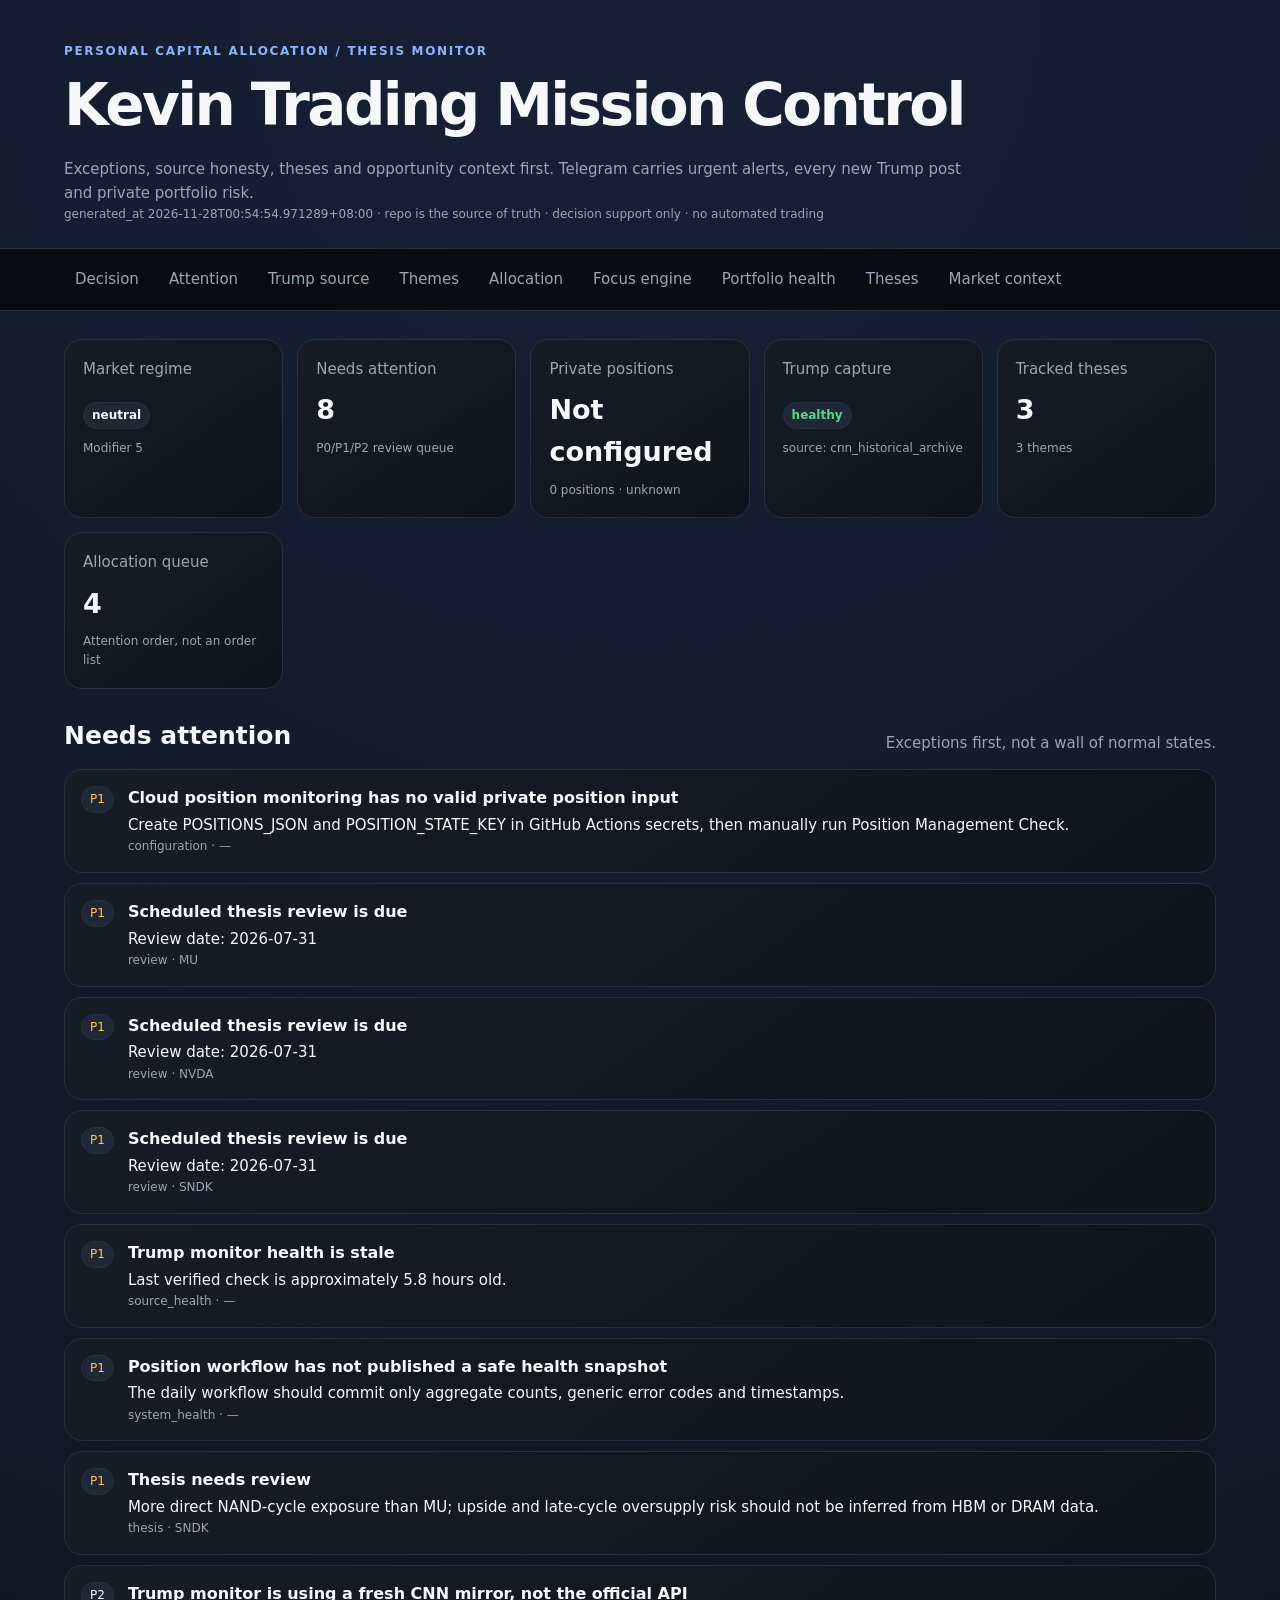
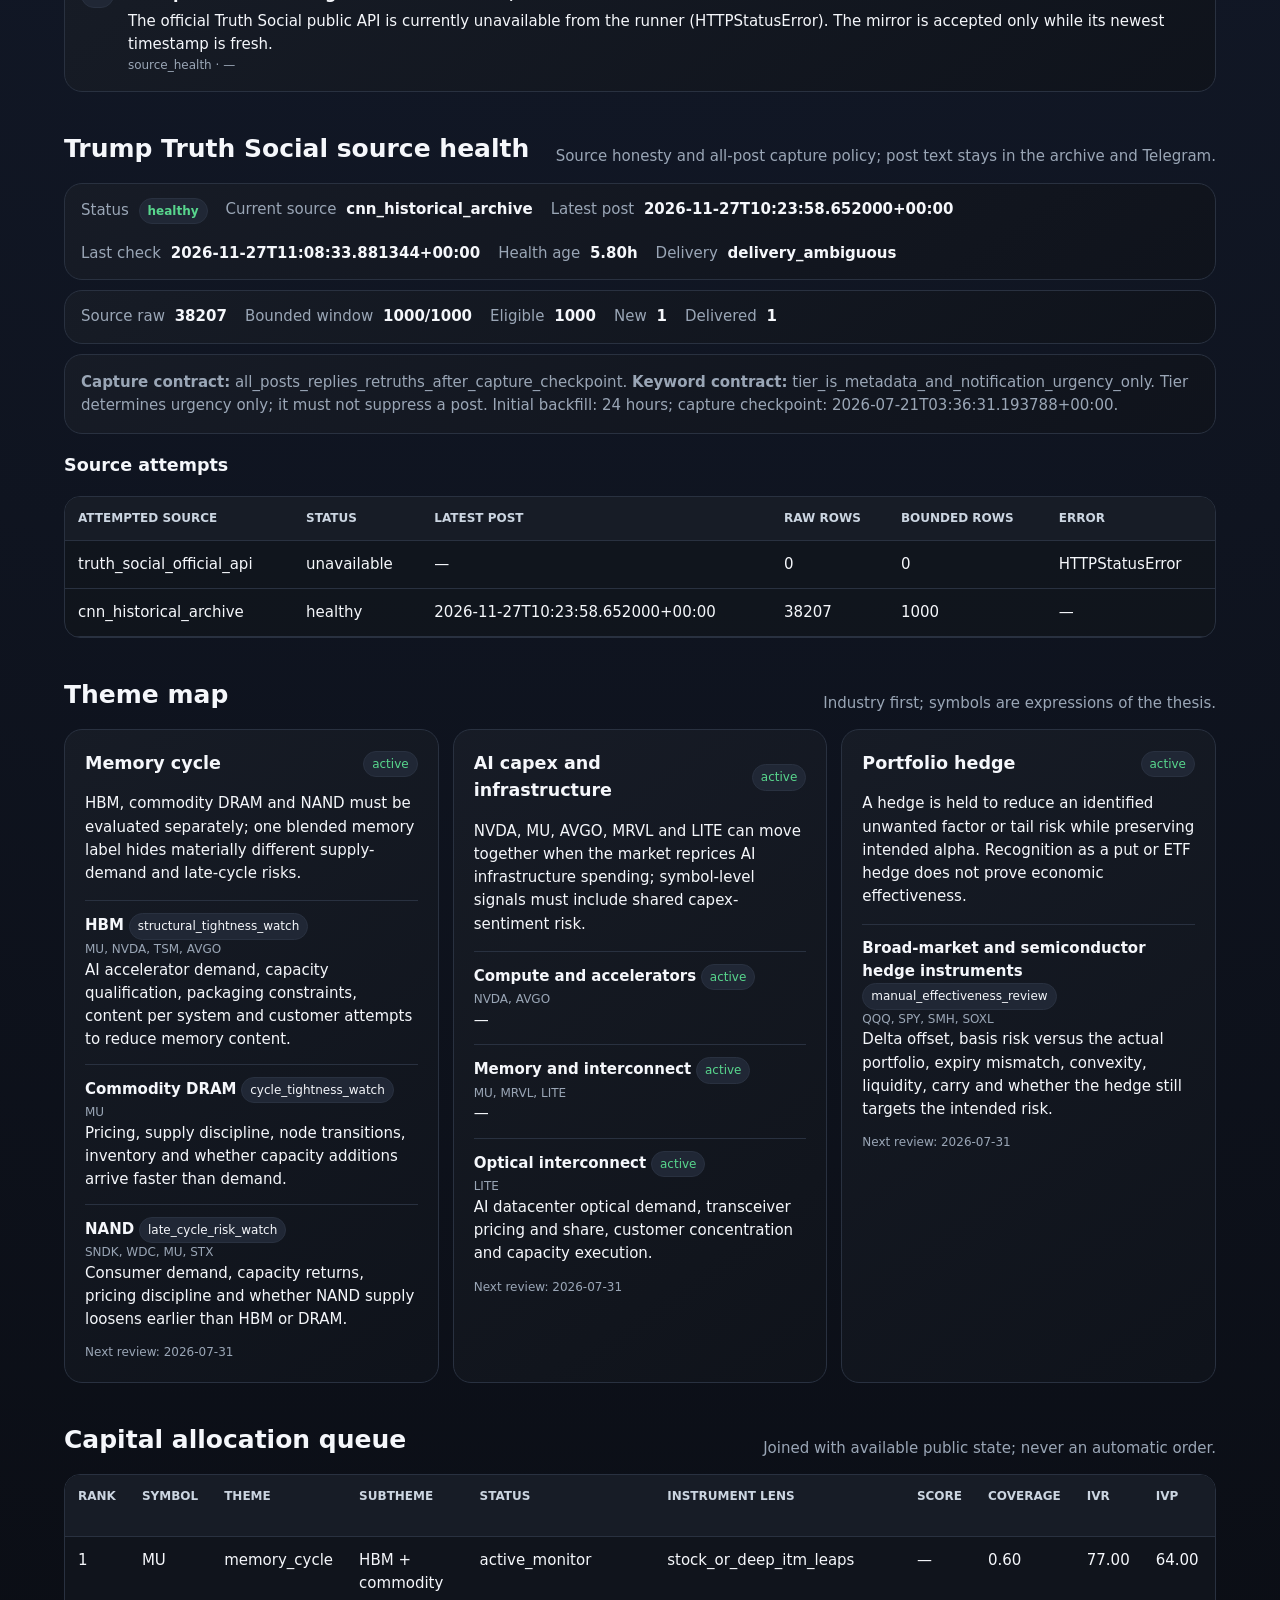
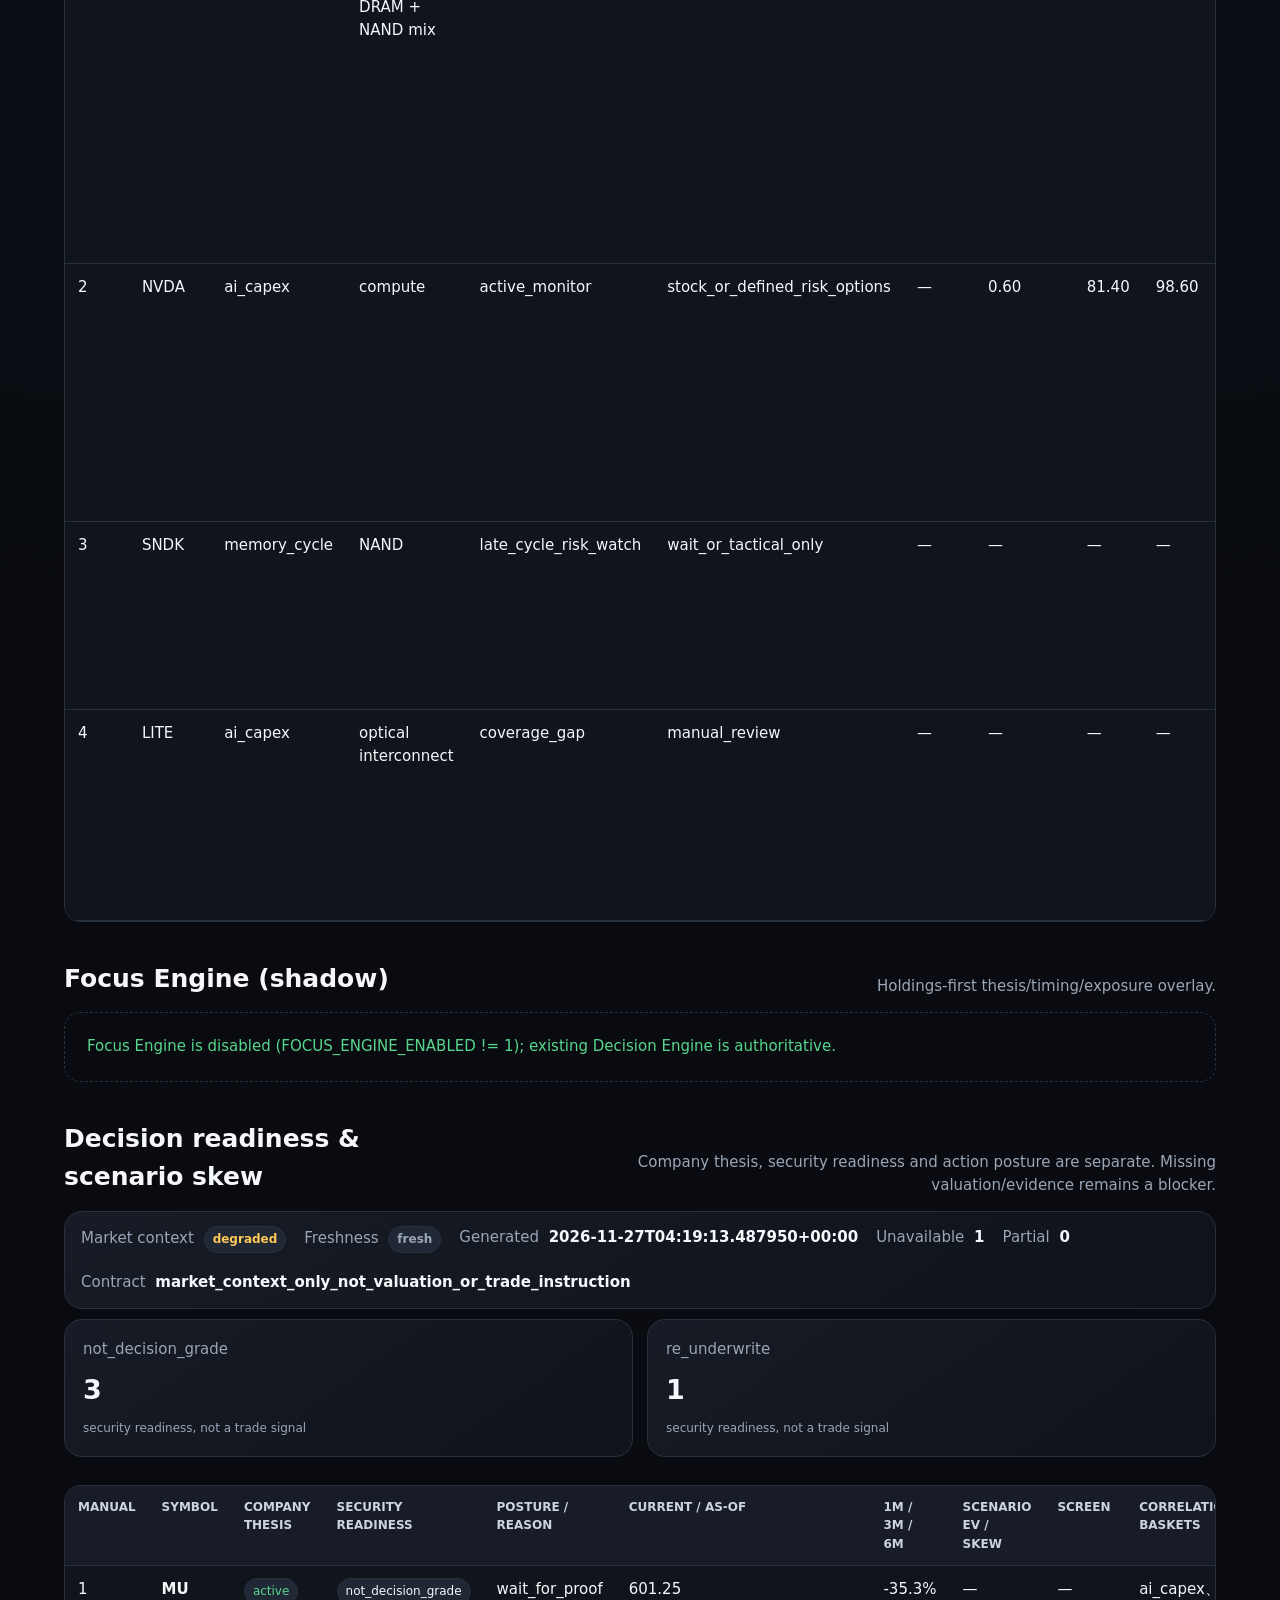
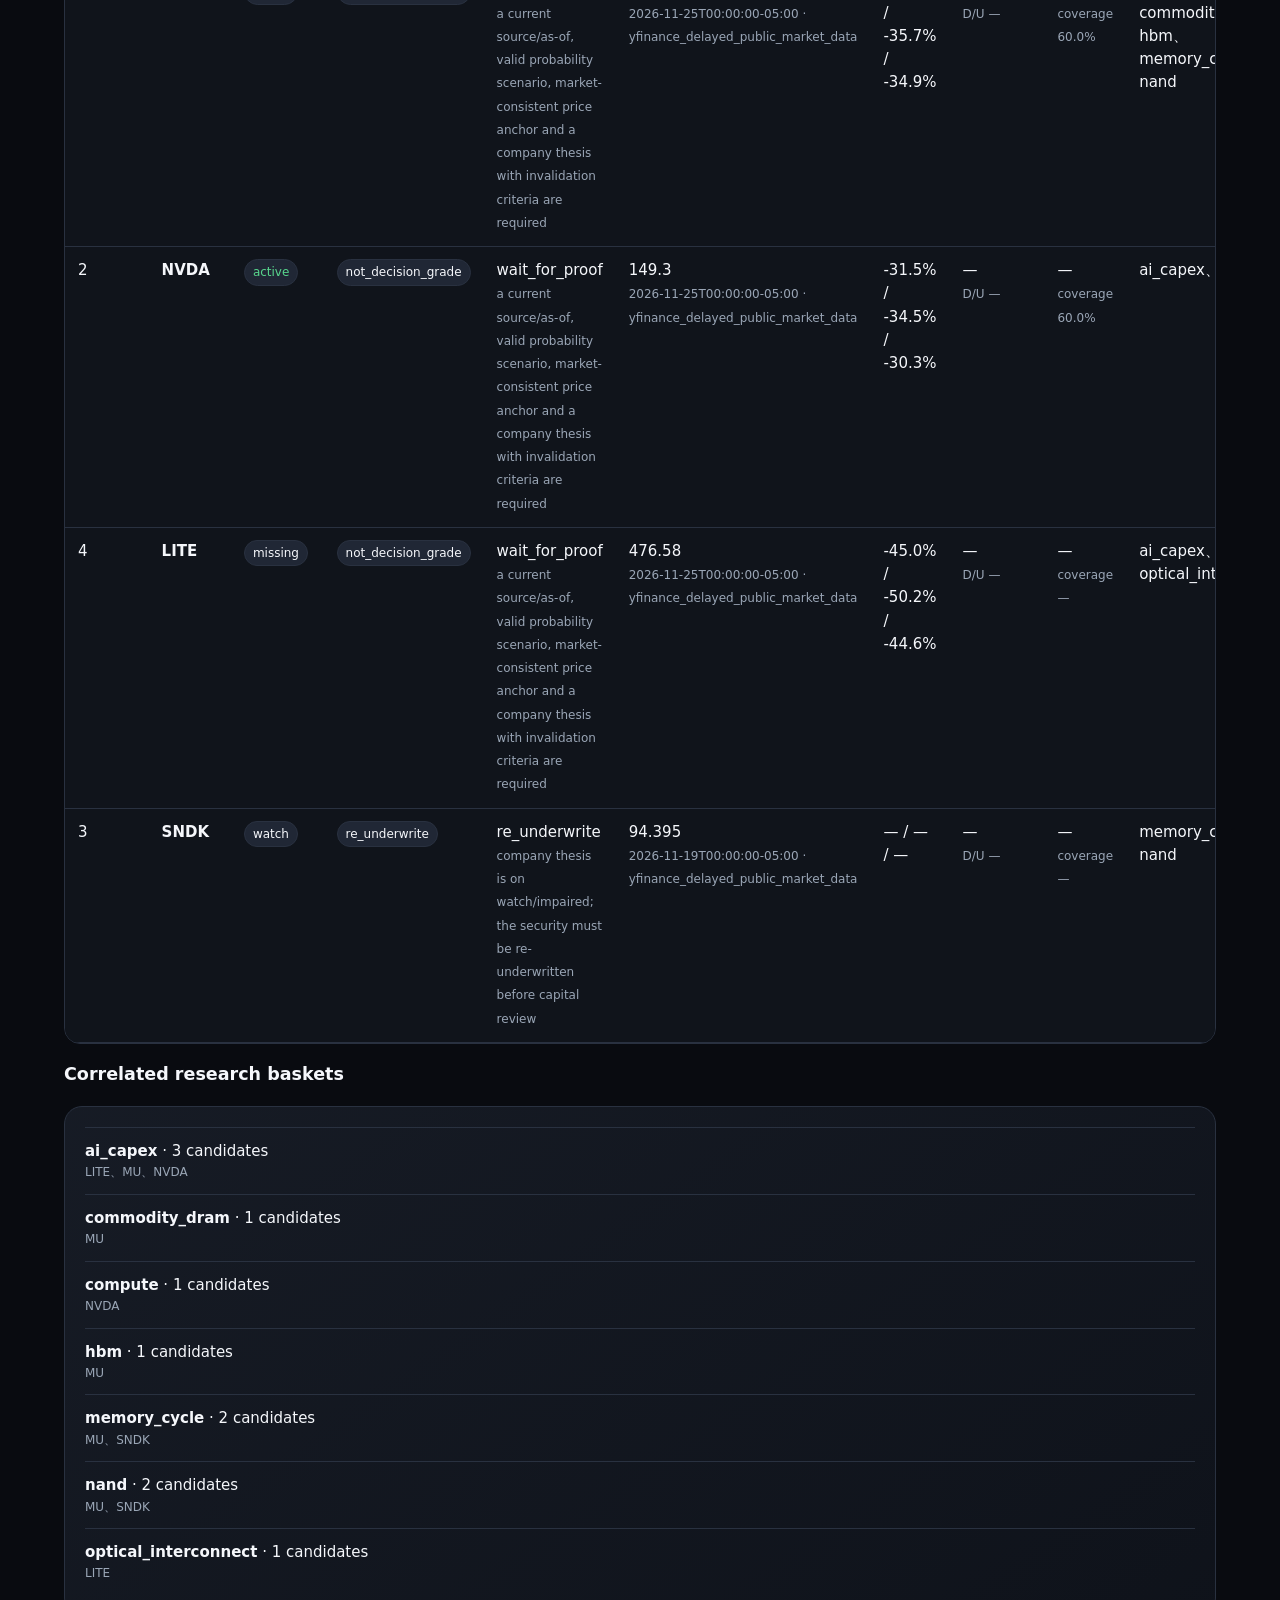
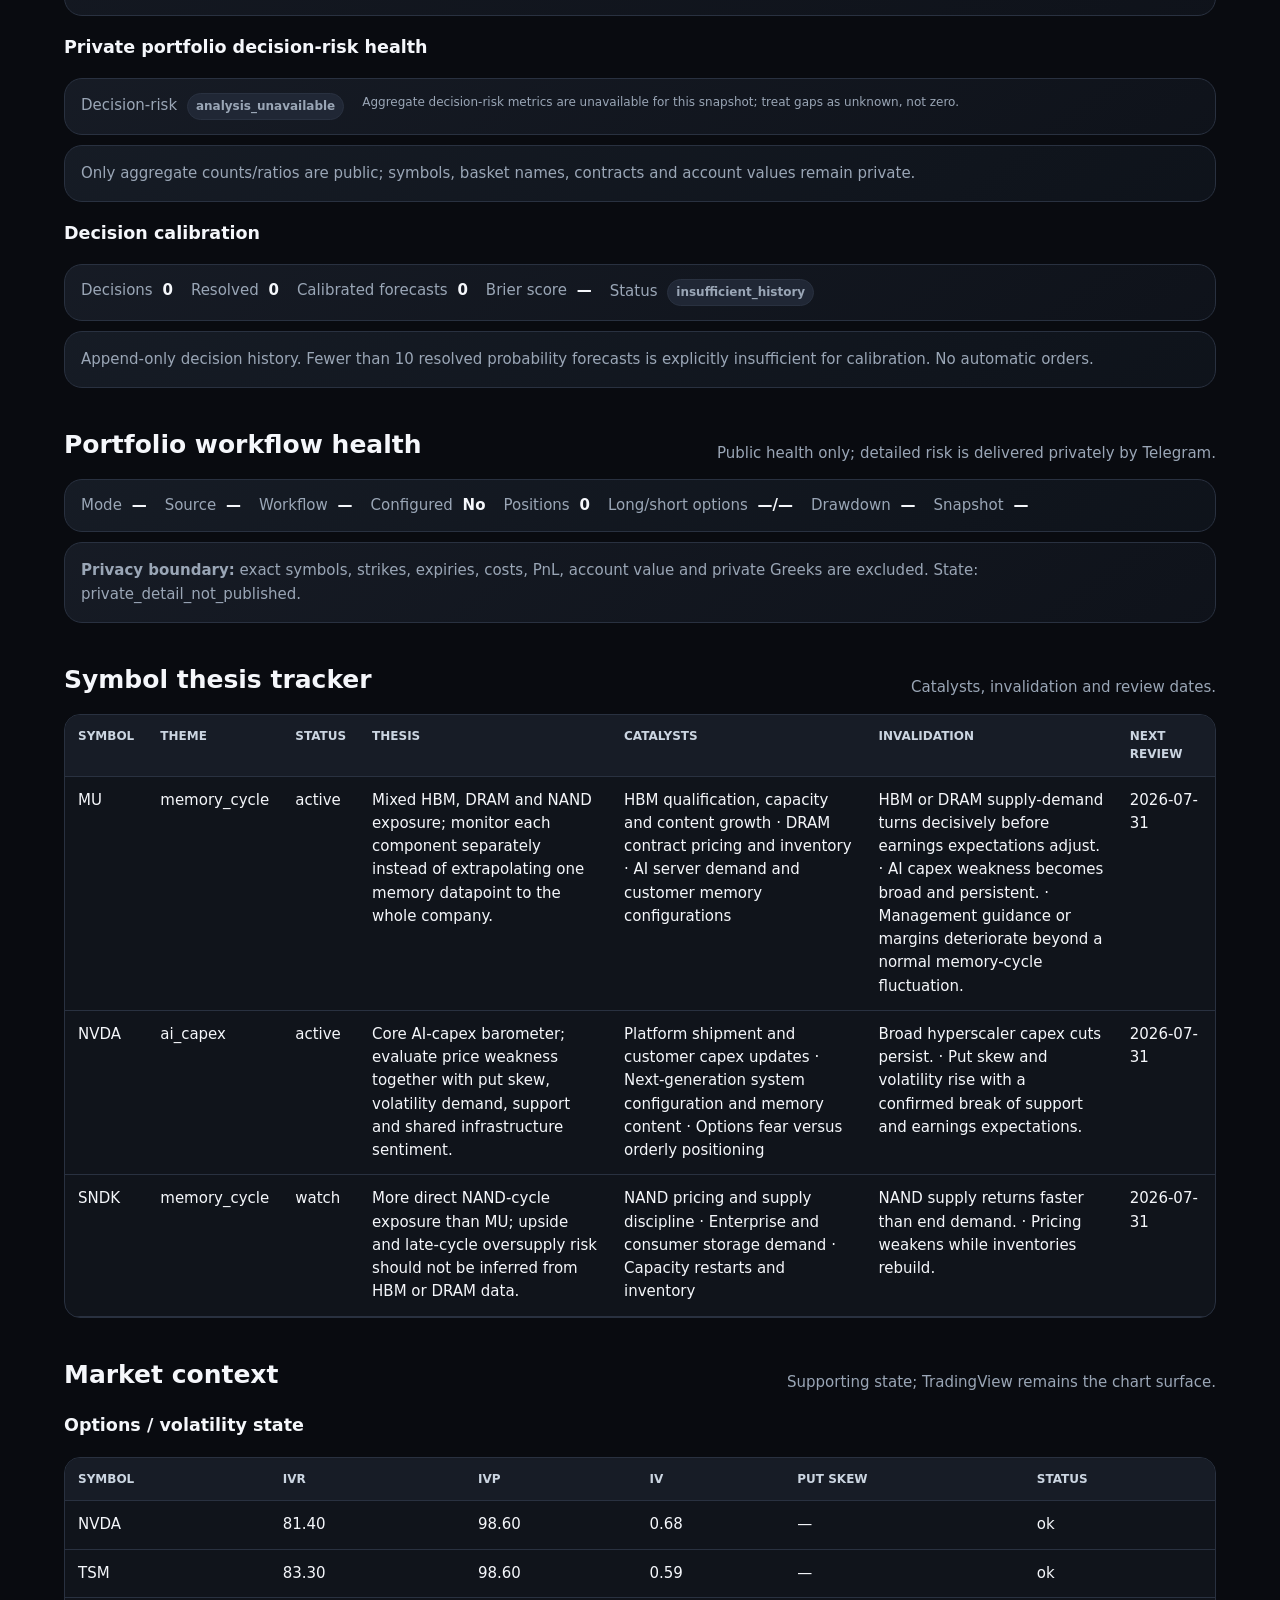
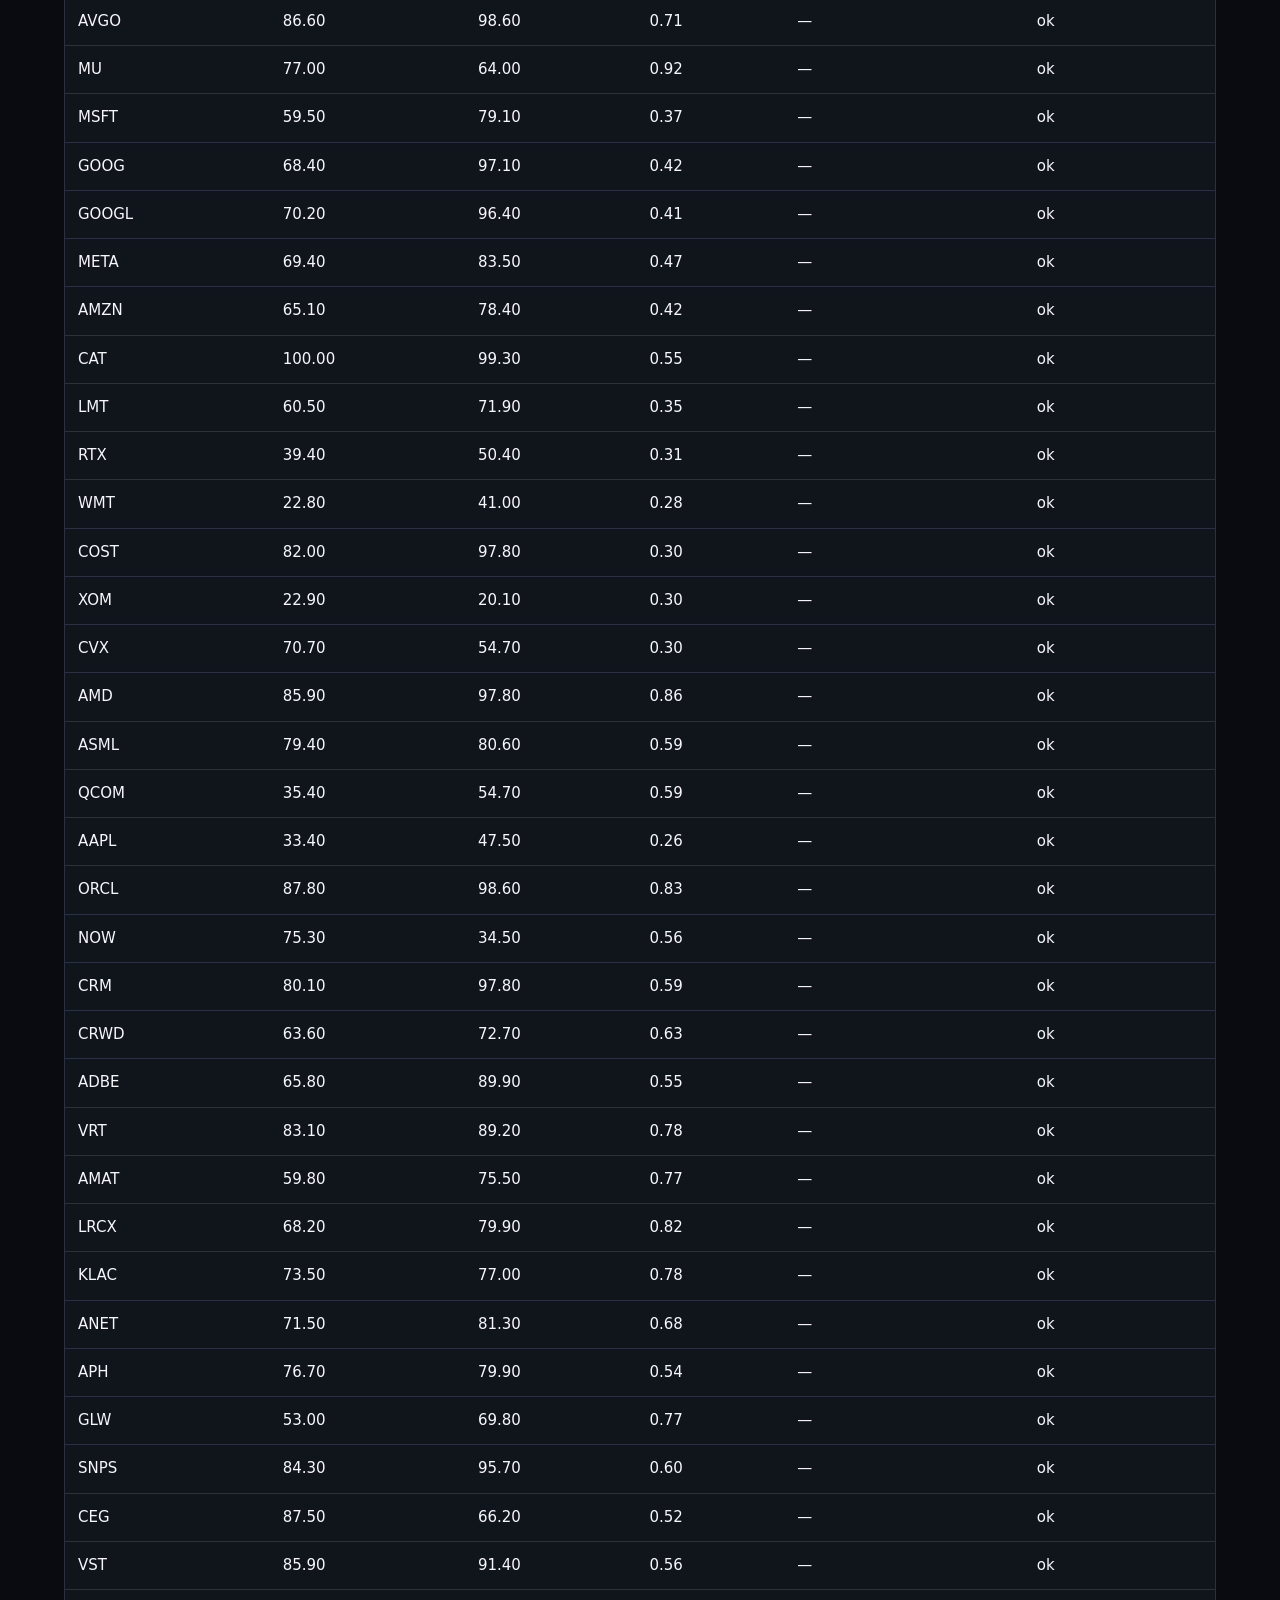
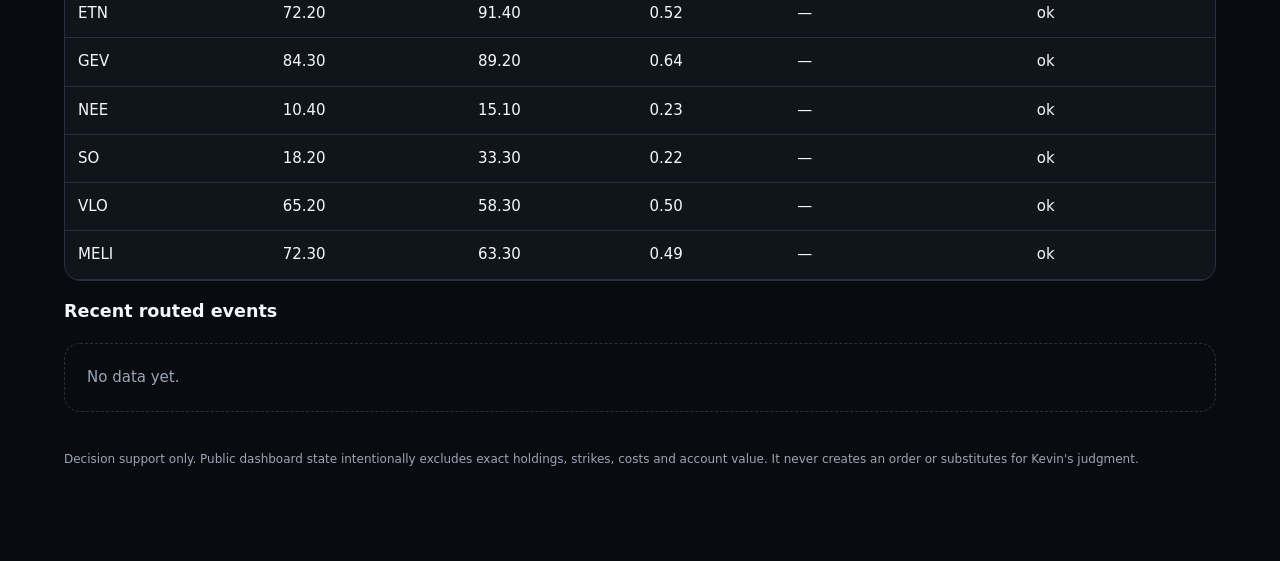
==== commit 15c09a0d: "dashboard: Dashboard Build [skip ci]" ====
--- a/public/dashboard/index.html
+++ b/public/dashboard/index.html
@@ -5,6 +5,6 @@
 </style></head><body>
 <header><div class="kicker">Personal capital allocation / thesis monitor</div><h1>Kevin Trading Mission Control</h1>
 <div class="subtitle">Exceptions, source honesty, theses and opportunity context first. Telegram carries urgent alerts, every new Trump post and private portfolio risk.</div>
-<div class="meta">generated_at 2026-11-27T13:13:40.690980+08:00 · repo is the source of truth · decision support only · no automated trading</div></header>
+<div class="meta">generated_at 2026-11-28T00:54:54.971289+08:00 · repo is the source of truth · decision support only · no automated trading</div></header>
 <nav><a href="#decision">Decision</a><a href="#attention">Attention</a><a href="#trump">Trump source</a><a href="#themes">Themes</a><a href="#allocation">Allocation</a><a href="#focus">Focus engine</a><a href="#positions">Portfolio health</a><a href="#theses">Theses</a><a href="#context">Market context</a></nav>
-<main><div class="cards"><article class="card"><div class="card-label">Market regime</div><div class="card-value"><span class="badge neutral">neutral</span></div><div class="card-note">Modifier 5</div></article><article class="card"><div class="card-label">Needs attention</div><div class="card-value">8</div><div class="card-note">P0/P1/P2 review queue</div></article><article class="card"><div class="card-label">Private positions</div><div class="card-value">Not configured</div><div class="card-note">0 positions · unknown</div></article><article class="card"><div class="card-label">Trump capture</div><div class="card-value"><span class="badge healthy">healthy</span></div><div class="card-note">source: cnn_historical_archive</div></article><article class="card"><div class="card-label">Tracked theses</div><div class="card-value">3</div><div class="card-note">3 themes</div></article><article class="card"><div class="card-label">Allocation queue</div><div class="card-value">4</div><div class="card-note">Attention order, not an order list</div></article></div><section id="attention"><div class="section-head"><h2>Needs attention</h2><p>Exceptions first, not a wall of normal states.</p></div><div class="attention-list"><article class="attention-item"><div><span class="badge p1">P1</span></div><div class="attention-copy"><div class="attention-title">Cloud position monitoring has no valid private position input</div><div class="attention-detail">Create POSITIONS_JSON and POSITION_STATE_KEY in GitHub Actions secrets, then manually run Position Management Check.</div><div class="attention-meta">configuration · —</div></div></article><article class="attention-item"><div><span class="badge p1">P1</span></div><div class="attention-copy"><div class="attention-title">Scheduled thesis review is due</div><div class="attention-detail">Review date: 2026-07-31</div><div class="attention-meta">review · MU</div></div></article><article class="attention-item"><div><span class="badge p1">P1</span></div><div class="attention-copy"><div class="attention-title">Scheduled thesis review is due</div><div class="attention-detail">Review date: 2026-07-31</div><div class="attention-meta">review · NVDA</div></div></article><article class="attention-item"><div><span class="badge p1">P1</span></div><div class="attention-copy"><div class="attention-title">Scheduled thesis review is due</div><div class="attention-detail">Review date: 2026-07-31</div><div class="attention-meta">review · SNDK</div></div></article><article class="attention-item"><div><span class="badge p1">P1</span></div><div class="attention-copy"><div class="attention-title">Trump monitor health is stale</div><div class="attention-detail">Last verified check is approximately 2.8 hours old.</div><div class="attention-meta">source_health · —</div></div></article><article class="attention-item"><div><span class="badge p1">P1</span></div><div class="attention-copy"><div class="attention-title">Position workflow has not published a safe health snapshot</div><div class="attention-detail">The daily workflow should commit only aggregate counts, generic error codes and timestamps.</div><div class="attention-meta">system_health · —</div></div></article><article class="attention-item"><div><span class="badge p1">P1</span></div><div class="attention-copy"><div class="attention-title">Thesis needs review</div><div class="attention-detail">More direct NAND-cycle exposure than MU; upside and late-cycle oversupply risk should not be inferred from HBM or DRAM data.</div><div class="attention-meta">thesis · SNDK</div></div></article><article class="attention-item"><div><span class="badge p2">P2</span></div><div class="attention-copy"><div class="attention-title">Trump monitor is using a fresh CNN mirror, not the official API</div><div class="attention-detail">The official Truth Social public API is currently unavailable from the runner (HTTPStatusError). The mirror is accepted only while its newest timestamp is fresh.</div><div class="attention-meta">source_health · —</div></div></article></div></section><section id="trump"><div class="section-head"><h2>Trump Truth Social source health</h2><p>Source honesty and all-post capture policy; post text stays in the archive and Telegram.</p></div><div class="account-strip"><span>Status <strong><span class="badge healthy">healthy</span></strong></span><span>Current source <strong>cnn_historical_archive</strong></span><span>Latest post <strong>2026-11-26T21:29:15.578000+00:00</strong></span><span>Last check <strong>2026-11-27T02:27:41.786380+00:00</strong></span><span>Health age <strong>2.80h</strong></span><span>Delivery <strong>delivery_ambiguous</strong></span></div><div class="account-strip"><span>Source raw <strong>38206</strong></span><span>Bounded window <strong>1000/1000</strong></span><span>Eligible <strong>1000</strong></span><span>New <strong>1</strong></span><span>Delivered <strong>1</strong></span></div><div class="privacy-note"><strong>Capture contract:</strong> all_posts_replies_retruths_after_capture_checkpoint. <strong>Keyword contract:</strong> tier_is_metadata_and_notification_urgency_only. Tier determines urgency only; it must not suppress a post. Initial backfill: 24 hours; capture checkpoint: 2026-07-21T03:36:31.193788+00:00.</div><h3>Source attempts</h3><div class="table-wrap"><table><thead><tr><th>Attempted source</th><th>Status</th><th>Latest post</th><th>Raw rows</th><th>Bounded rows</th><th>Error</th></tr></thead><tbody><tr><td>truth_social_official_api</td><td>unavailable</td><td>—</td><td>0</td><td>0</td><td>HTTPStatusError</td></tr><tr><td>cnn_historical_archive</td><td>healthy</td><td>2026-11-26T21:29:15.578000+00:00</td><td>38206</td><td>1000</td><td>—</td></tr></tbody></table></div></section><section id="themes"><div class="section-head"><h2>Theme map</h2><p>Industry first; symbols are expressions of the thesis.</p></div><div class="theme-grid"><article class="theme-card"><div class="theme-title"><h3>Memory cycle</h3><span class="badge active">active</span></div><p>HBM, commodity DRAM and NAND must be evaluated separately; one blended memory label hides materially different supply-demand and late-cycle risks.</p><div class="subtheme"><div><strong>HBM</strong> <span class="badge structural-tightness-watch">structural_tightness_watch</span></div><div class="muted">MU, NVDA, TSM, AVGO</div><div>AI accelerator demand, capacity qualification, packaging constraints, content per system and customer attempts to reduce memory content.</div></div><div class="subtheme"><div><strong>Commodity DRAM</strong> <span class="badge cycle-tightness-watch">cycle_tightness_watch</span></div><div class="muted">MU</div><div>Pricing, supply discipline, node transitions, inventory and whether capacity additions arrive faster than demand.</div></div><div class="subtheme"><div><strong>NAND</strong> <span class="badge late-cycle-risk-watch">late_cycle_risk_watch</span></div><div class="muted">SNDK, WDC, MU, STX</div><div>Consumer demand, capacity returns, pricing discipline and whether NAND supply loosens earlier than HBM or DRAM.</div></div><div class="muted">Next review: 2026-07-31</div></article><article class="theme-card"><div class="theme-title"><h3>AI capex and infrastructure</h3><span class="badge active">active</span></div><p>NVDA, MU, AVGO, MRVL and LITE can move together when the market reprices AI infrastructure spending; symbol-level signals must include shared capex-sentiment risk.</p><div class="subtheme"><div><strong>Compute and accelerators</strong> <span class="badge active">active</span></div><div class="muted">NVDA, AVGO</div><div>—</div></div><div class="subtheme"><div><strong>Memory and interconnect</strong> <span class="badge active">active</span></div><div class="muted">MU, MRVL, LITE</div><div>—</div></div><div class="subtheme"><div><strong>Optical interconnect</strong> <span class="badge active">active</span></div><div class="muted">LITE</div><div>AI datacenter optical demand, transceiver pricing and share, customer concentration and capacity execution.</div></div><div class="muted">Next review: 2026-07-31</div></article><article class="theme-card"><div class="theme-title"><h3>Portfolio hedge</h3><span class="badge active">active</span></div><p>A hedge is held to reduce an identified unwanted factor or tail risk while preserving intended alpha. Recognition as a put or ETF hedge does not prove economic effectiveness.</p><div class="subtheme"><div><strong>Broad-market and semiconductor hedge instruments</strong> <span class="badge manual-effectiveness-review">manual_effectiveness_review</span></div><div class="muted">QQQ, SPY, SMH, SOXL</div><div>Delta offset, basis risk versus the actual portfolio, expiry mismatch, convexity, liquidity, carry and whether the hedge still targets the intended risk.</div></div><div class="muted">Next review: 2026-07-31</div></article></div></section><section id="allocation"><div class="section-head"><h2>Capital allocation queue</h2><p>Joined with available public state; never an automatic order.</p></div><div class="table-wrap"><table><thead><tr><th>Rank</th><th>Symbol</th><th>Theme</th><th>Subtheme</th><th>Status</th><th>Instrument lens</th><th>Score</th><th>Coverage</th><th>IVR</th><th>IVP</th><th>Review trigger</th><th>Invalidation</th></tr></thead><tbody><tr><td>1</td><td>MU</td><td>memory_cycle</td><td>HBM + commodity DRAM + NAND mix</td><td>active_monitor</td><td>stock_or_deep_itm_leaps</td><td>—</td><td>0.60</td><td>77.00</td><td>64.00</td><td>Manual review of valuation, earnings expectations, price structure and whether options-market fear confirms or rejects the move.</td><td>HBM/DRAM supply-demand or AI-capex assumptions deteriorate materially.</td></tr><tr><td>2</td><td>NVDA</td><td>ai_capex</td><td>compute</td><td>active_monitor</td><td>stock_or_defined_risk_options</td><td>—</td><td>0.60</td><td>81.40</td><td>98.60</td><td>Review price support together with volatility demand, put skew and earnings expectations rather than price alone.</td><td>Broad, persistent capex cuts or a confirmed options-fear and earnings breakdown.</td></tr><tr><td>3</td><td>SNDK</td><td>memory_cycle</td><td>NAND</td><td>late_cycle_risk_watch</td><td>wait_or_tactical_only</td><td>—</td><td>—</td><td>—</td><td>—</td><td>Require NAND pricing, inventory and capacity discipline to remain supportive.</td><td>Capacity returns faster than demand and NAND pricing weakens.</td></tr><tr><td>4</td><td>LITE</td><td>ai_capex</td><td>optical interconnect</td><td>coverage_gap</td><td>manual_review</td><td>—</td><td>—</td><td>—</td><td>—</td><td>Add complete fundamentals, price and options coverage before relying on monitor scores.</td><td>AI optical demand or company execution deteriorates.</td></tr></tbody></table></div></section><section id="focus"><div class="section-head"><h2>Focus Engine (shadow)</h2><p>Holdings-first thesis/timing/exposure overlay.</p></div><div class="ok-state">Focus Engine is disabled (FOCUS_ENGINE_ENABLED != 1); existing Decision Engine is authoritative.</div></section><!-- decision-layer:start --><section id="decision"><div class="section-head"><h2>Decision readiness & scenario skew</h2><p>Company thesis, security readiness and action posture are separate. Missing valuation/evidence remains a blocker.</p></div><div class="account-strip"><span>Market context <strong><span class="badge degraded">degraded</span></strong></span><span>Freshness <strong><span class="badge fresh">fresh</span></strong></span><span>Generated <strong>2026-11-27T04:19:13.487950+00:00</strong></span><span>Unavailable <strong>1</strong></span><span>Partial <strong>0</strong></span><span>Contract <strong>market_context_only_not_valuation_or_trade_instruction</strong></span></div><div class="cards"><article class="card"><div class="card-label">not_decision_grade</div><div class="card-value">3</div><div class="card-note">security readiness, not a trade signal</div></article><article class="card"><div class="card-label">re_underwrite</div><div class="card-value">1</div><div class="card-note">security readiness, not a trade signal</div></article></div><div class="table-wrap"><table><thead><tr><th>Manual</th><th>Symbol</th><th>Company thesis</th><th>Security readiness</th><th>Posture / reason</th><th>Current / as-of</th><th>1M / 3M / 6M</th><th>Scenario EV / skew</th><th>Screen</th><th>Correlation baskets</th><th>Blocking gaps</th></tr></thead><tbody><tr><td>1</td><td><strong>MU</strong></td><td><span class="badge active">active</span></td><td><span class="badge not-decision-grade">not_decision_grade</span></td><td>wait_for_proof<br><span class="muted">a current source/as-of, valid probability scenario, market-consistent price anchor and a company thesis with invalidation criteria are required</span></td><td>601.25<br><span class="muted">2026-11-25T00:00:00-05:00 · yfinance_delayed_public_market_data</span></td><td>-35.3% / -35.7% / -34.9%</td><td>—<br><span class="muted">D/U —</span></td><td>—<br><span class="muted">coverage 60.0%</span></td><td>ai_capex、commodity_dram、hbm、memory_cycle、nand</td><td>catalyst_not_future、complete_screen_score_missing、evidence_quality_not_reviewable、evidence_stale_vs_market、scenario_missing、threshold_origin_unapproved、watchlist_coverage_below_80pct</td></tr><tr><td>2</td><td><strong>NVDA</strong></td><td><span class="badge active">active</span></td><td><span class="badge not-decision-grade">not_decision_grade</span></td><td>wait_for_proof<br><span class="muted">a current source/as-of, valid probability scenario, market-consistent price anchor and a company thesis with invalidation criteria are required</span></td><td>149.3<br><span class="muted">2026-11-25T00:00:00-05:00 · yfinance_delayed_public_market_data</span></td><td>-31.5% / -34.5% / -30.3%</td><td>—<br><span class="muted">D/U —</span></td><td>—<br><span class="muted">coverage 60.0%</span></td><td>ai_capex、compute</td><td>catalyst_not_future、complete_screen_score_missing、evidence_quality_not_reviewable、evidence_stale_vs_market、scenario_missing、threshold_origin_unapproved、watchlist_coverage_below_80pct</td></tr><tr><td>4</td><td><strong>LITE</strong></td><td><span class="badge missing">missing</span></td><td><span class="badge not-decision-grade">not_decision_grade</span></td><td>wait_for_proof<br><span class="muted">a current source/as-of, valid probability scenario, market-consistent price anchor and a company thesis with invalidation criteria are required</span></td><td>476.58<br><span class="muted">2026-11-25T00:00:00-05:00 · yfinance_delayed_public_market_data</span></td><td>-45.0% / -50.2% / -44.6%</td><td>—<br><span class="muted">D/U —</span></td><td>—<br><span class="muted">coverage —</span></td><td>ai_capex、optical_interconnect</td><td>catalyst_not_future、complete_screen_score_missing、evidence_quality_not_reviewable、evidence_stale_vs_market、scenario_missing、symbol_thesis_missing、thesis_invalidation_missing、thesis_next_review_missing、threshold_origin_unapproved、watchlist_coverage_missing</td></tr><tr><td>3</td><td><strong>SNDK</strong></td><td><span class="badge watch">watch</span></td><td><span class="badge re-underwrite">re_underwrite</span></td><td>re_underwrite<br><span class="muted">company thesis is on watch/impaired; the security must be re-underwritten before capital review</span></td><td>94.395<br><span class="muted">2026-11-19T00:00:00-05:00 · yfinance_delayed_public_market_data</span></td><td>— / — / —</td><td>—<br><span class="muted">D/U —</span></td><td>—<br><span class="muted">coverage —</span></td><td>memory_cycle、nand</td><td>catalyst_not_future、complete_screen_score_missing、evidence_quality_not_reviewable、evidence_stale_vs_market、market_context_stale、market_context_unhealthy、scenario_missing、threshold_origin_unapproved、watchlist_coverage_missing</td></tr></tbody></table></div><h3>Correlated research baskets</h3><div class="theme-card"><div class="subtheme"><strong>ai_capex</strong> · 3 candidates<div class="muted">LITE、MU、NVDA</div></div><div class="subtheme"><strong>commodity_dram</strong> · 1 candidates<div class="muted">MU</div></div><div class="subtheme"><strong>compute</strong> · 1 candidates<div class="muted">NVDA</div></div><div class="subtheme"><strong>hbm</strong> · 1 candidates<div class="muted">MU</div></div><div class="subtheme"><strong>memory_cycle</strong> · 2 candidates<div class="muted">MU、SNDK</div></div><div class="subtheme"><strong>nand</strong> · 2 candidates<div class="muted">MU、SNDK</div></div><div class="subtheme"><strong>optical_interconnect</strong> · 1 candidates<div class="muted">LITE</div></div></div><h3>Private portfolio decision-risk health</h3><div class="account-strip"><span>Decision-risk <strong><span class="badge analysis-unavailable">analysis_unavailable</span></strong></span><span class="muted">Aggregate decision-risk metrics are unavailable for this snapshot; treat gaps as unknown, not zero.</span></div><div class="privacy-note">Only aggregate counts/ratios are public; symbols, basket names, contracts and account values remain private.</div><h3>Decision calibration</h3><div class="account-strip"><span>Decisions <strong>0</strong></span><span>Resolved <strong>0</strong></span><span>Calibrated forecasts <strong>0</strong></span><span>Brier score <strong>—</strong></span><span>Status <strong><span class="badge insufficient-history">insufficient_history</span></strong></span></div><div class="privacy-note">Append-only decision history. Fewer than 10 resolved probability forecasts is explicitly insufficient for calibration. No automatic orders.</div></section><!-- decision-layer:end --><section id="positions"><div class="section-head"><h2>Portfolio workflow health</h2><p>Public health only; detailed risk is delivered privately by Telegram.</p></div><div class="account-strip"><span>Mode <strong>—</strong></span><span>Source <strong>—</strong></span><span>Workflow <strong>—</strong></span><span>Configured <strong>No</strong></span><span>Positions <strong>0</strong></span><span>Long/short options <strong>—/—</strong></span><span>Drawdown <strong>—</strong></span><span>Snapshot <strong>—</strong></span></div><div class="privacy-note"><strong>Privacy boundary:</strong> exact symbols, strikes, expiries, costs, PnL, account value and private Greeks are excluded. State: private_detail_not_published.</div></section><section id="theses"><div class="section-head"><h2>Symbol thesis tracker</h2><p>Catalysts, invalidation and review dates.</p></div><div class="table-wrap"><table><thead><tr><th>Symbol</th><th>Theme</th><th>Status</th><th>Thesis</th><th>Catalysts</th><th>Invalidation</th><th>Next review</th></tr></thead><tbody><tr><td>MU</td><td>memory_cycle</td><td>active</td><td>Mixed HBM, DRAM and NAND exposure; monitor each component separately instead of extrapolating one memory datapoint to the whole company.</td><td>HBM qualification, capacity and content growth · DRAM contract pricing and inventory · AI server demand and customer memory configurations</td><td>HBM or DRAM supply-demand turns decisively before earnings expectations adjust. · AI capex weakness becomes broad and persistent. · Management guidance or margins deteriorate beyond a normal memory-cycle fluctuation.</td><td>2026-07-31</td></tr><tr><td>NVDA</td><td>ai_capex</td><td>active</td><td>Core AI-capex barometer; evaluate price weakness together with put skew, volatility demand, support and shared infrastructure sentiment.</td><td>Platform shipment and customer capex updates · Next-generation system configuration and memory content · Options fear versus orderly positioning</td><td>Broad hyperscaler capex cuts persist. · Put skew and volatility rise with a confirmed break of support and earnings expectations.</td><td>2026-07-31</td></tr><tr><td>SNDK</td><td>memory_cycle</td><td>watch</td><td>More direct NAND-cycle exposure than MU; upside and late-cycle oversupply risk should not be inferred from HBM or DRAM data.</td><td>NAND pricing and supply discipline · Enterprise and consumer storage demand · Capacity restarts and inventory</td><td>NAND supply returns faster than end demand. · Pricing weakens while inventories rebuild.</td><td>2026-07-31</td></tr></tbody></table></div></section><section id="context"><div class="section-head"><h2>Market context</h2><p>Supporting state; TradingView remains the chart surface.</p></div><h3>Options / volatility state</h3><div class="table-wrap"><table><thead><tr><th>Symbol</th><th>IVR</th><th>IVP</th><th>IV</th><th>Put skew</th><th>Status</th></tr></thead><tbody><tr><td>NVDA</td><td>81.40</td><td>98.60</td><td>0.68</td><td>—</td><td>ok</td></tr><tr><td>TSM</td><td>83.30</td><td>98.60</td><td>0.59</td><td>—</td><td>ok</td></tr><tr><td>AVGO</td><td>86.60</td><td>98.60</td><td>0.71</td><td>—</td><td>ok</td></tr><tr><td>MU</td><td>77.00</td><td>64.00</td><td>0.92</td><td>—</td><td>ok</td></tr><tr><td>MSFT</td><td>59.50</td><td>79.10</td><td>0.37</td><td>—</td><td>ok</td></tr><tr><td>GOOG</td><td>68.40</td><td>97.10</td><td>0.42</td><td>—</td><td>ok</td></tr><tr><td>GOOGL</td><td>70.20</td><td>96.40</td><td>0.41</td><td>—</td><td>ok</td></tr><tr><td>META</td><td>69.40</td><td>83.50</td><td>0.47</td><td>—</td><td>ok</td></tr><tr><td>AMZN</td><td>65.10</td><td>78.40</td><td>0.42</td><td>—</td><td>ok</td></tr><tr><td>CAT</td><td>100.00</td><td>99.30</td><td>0.55</td><td>—</td><td>ok</td></tr><tr><td>LMT</td><td>60.50</td><td>71.90</td><td>0.35</td><td>—</td><td>ok</td></tr><tr><td>RTX</td><td>39.40</td><td>50.40</td><td>0.31</td><td>—</td><td>ok</td></tr><tr><td>WMT</td><td>22.80</td><td>41.00</td><td>0.28</td><td>—</td><td>ok</td></tr><tr><td>COST</td><td>82.00</td><td>97.80</td><td>0.30</td><td>—</td><td>ok</td></tr><tr><td>XOM</td><td>22.90</td><td>20.10</td><td>0.30</td><td>—</td><td>ok</td></tr><tr><td>CVX</td><td>70.70</td><td>54.70</td><td>0.30</td><td>—</td><td>ok</td></tr><tr><td>AMD</td><td>85.90</td><td>97.80</td><td>0.86</td><td>—</td><td>ok</td></tr><tr><td>ASML</td><td>79.40</td><td>80.60</td><td>0.59</td><td>—</td><td>ok</td></tr><tr><td>QCOM</td><td>35.40</td><td>54.70</td><td>0.59</td><td>—</td><td>ok</td></tr><tr><td>AAPL</td><td>33.40</td><td>47.50</td><td>0.26</td><td>—</td><td>ok</td></tr><tr><td>ORCL</td><td>87.80</td><td>98.60</td><td>0.83</td><td>—</td><td>ok</td></tr><tr><td>NOW</td><td>75.30</td><td>34.50</td><td>0.56</td><td>—</td><td>ok</td></tr><tr><td>CRM</td><td>80.10</td><td>97.80</td><td>0.59</td><td>—</td><td>ok</td></tr><tr><td>CRWD</td><td>63.60</td><td>72.70</td><td>0.63</td><td>—</td><td>ok</td></tr><tr><td>ADBE</td><td>65.80</td><td>89.90</td><td>0.55</td><td>—</td><td>ok</td></tr><tr><td>VRT</td><td>83.10</td><td>89.20</td><td>0.78</td><td>—</td><td>ok</td></tr><tr><td>AMAT</td><td>59.80</td><td>75.50</td><td>0.77</td><td>—</td><td>ok</td></tr><tr><td>LRCX</td><td>68.20</td><td>79.90</td><td>0.82</td><td>—</td><td>ok</td></tr><tr><td>KLAC</td><td>73.50</td><td>77.00</td><td>0.78</td><td>—</td><td>ok</td></tr><tr><td>ANET</td><td>71.50</td><td>81.30</td><td>0.68</td><td>—</td><td>ok</td></tr><tr><td>APH</td><td>76.70</td><td>79.90</td><td>0.54</td><td>—</td><td>ok</td></tr><tr><td>GLW</td><td>53.00</td><td>69.80</td><td>0.77</td><td>—</td><td>ok</td></tr><tr><td>SNPS</td><td>84.30</td><td>95.70</td><td>0.60</td><td>—</td><td>ok</td></tr><tr><td>CEG</td><td>87.50</td><td>66.20</td><td>0.52</td><td>—</td><td>ok</td></tr><tr><td>VST</td><td>85.90</td><td>91.40</td><td>0.56</td><td>—</td><td>ok</td></tr><tr><td>ETN</td><td>72.20</td><td>91.40</td><td>0.52</td><td>—</td><td>ok</td></tr><tr><td>GEV</td><td>84.30</td><td>89.20</td><td>0.64</td><td>—</td><td>ok</td></tr><tr><td>NEE</td><td>10.40</td><td>15.10</td><td>0.23</td><td>—</td><td>ok</td></tr><tr><td>SO</td><td>18.20</td><td>33.30</td><td>0.22</td><td>—</td><td>ok</td></tr><tr><td>VLO</td><td>65.20</td><td>58.30</td><td>0.50</td><td>—</td><td>ok</td></tr><tr><td>MELI</td><td>72.30</td><td>63.30</td><td>0.49</td><td>—</td><td>ok</td></tr></tbody></table></div><h3>Recent routed events</h3><div class="empty">No data yet.</div></section><p class="meta">Decision support only. Public dashboard state intentionally excludes exact holdings, strikes, costs and account value. It never creates an order or substitutes for Kevin&#x27;s judgment.</p></main></body></html>+<main><div class="cards"><article class="card"><div class="card-label">Market regime</div><div class="card-value"><span class="badge neutral">neutral</span></div><div class="card-note">Modifier 5</div></article><article class="card"><div class="card-label">Needs attention</div><div class="card-value">8</div><div class="card-note">P0/P1/P2 review queue</div></article><article class="card"><div class="card-label">Private positions</div><div class="card-value">Not configured</div><div class="card-note">0 positions · unknown</div></article><article class="card"><div class="card-label">Trump capture</div><div class="card-value"><span class="badge healthy">healthy</span></div><div class="card-note">source: cnn_historical_archive</div></article><article class="card"><div class="card-label">Tracked theses</div><div class="card-value">3</div><div class="card-note">3 themes</div></article><article class="card"><div class="card-label">Allocation queue</div><div class="card-value">4</div><div class="card-note">Attention order, not an order list</div></article></div><section id="attention"><div class="section-head"><h2>Needs attention</h2><p>Exceptions first, not a wall of normal states.</p></div><div class="attention-list"><article class="attention-item"><div><span class="badge p1">P1</span></div><div class="attention-copy"><div class="attention-title">Cloud position monitoring has no valid private position input</div><div class="attention-detail">Create POSITIONS_JSON and POSITION_STATE_KEY in GitHub Actions secrets, then manually run Position Management Check.</div><div class="attention-meta">configuration · —</div></div></article><article class="attention-item"><div><span class="badge p1">P1</span></div><div class="attention-copy"><div class="attention-title">Scheduled thesis review is due</div><div class="attention-detail">Review date: 2026-07-31</div><div class="attention-meta">review · MU</div></div></article><article class="attention-item"><div><span class="badge p1">P1</span></div><div class="attention-copy"><div class="attention-title">Scheduled thesis review is due</div><div class="attention-detail">Review date: 2026-07-31</div><div class="attention-meta">review · NVDA</div></div></article><article class="attention-item"><div><span class="badge p1">P1</span></div><div class="attention-copy"><div class="attention-title">Scheduled thesis review is due</div><div class="attention-detail">Review date: 2026-07-31</div><div class="attention-meta">review · SNDK</div></div></article><article class="attention-item"><div><span class="badge p1">P1</span></div><div class="attention-copy"><div class="attention-title">Trump monitor health is stale</div><div class="attention-detail">Last verified check is approximately 5.8 hours old.</div><div class="attention-meta">source_health · —</div></div></article><article class="attention-item"><div><span class="badge p1">P1</span></div><div class="attention-copy"><div class="attention-title">Position workflow has not published a safe health snapshot</div><div class="attention-detail">The daily workflow should commit only aggregate counts, generic error codes and timestamps.</div><div class="attention-meta">system_health · —</div></div></article><article class="attention-item"><div><span class="badge p1">P1</span></div><div class="attention-copy"><div class="attention-title">Thesis needs review</div><div class="attention-detail">More direct NAND-cycle exposure than MU; upside and late-cycle oversupply risk should not be inferred from HBM or DRAM data.</div><div class="attention-meta">thesis · SNDK</div></div></article><article class="attention-item"><div><span class="badge p2">P2</span></div><div class="attention-copy"><div class="attention-title">Trump monitor is using a fresh CNN mirror, not the official API</div><div class="attention-detail">The official Truth Social public API is currently unavailable from the runner (HTTPStatusError). The mirror is accepted only while its newest timestamp is fresh.</div><div class="attention-meta">source_health · —</div></div></article></div></section><section id="trump"><div class="section-head"><h2>Trump Truth Social source health</h2><p>Source honesty and all-post capture policy; post text stays in the archive and Telegram.</p></div><div class="account-strip"><span>Status <strong><span class="badge healthy">healthy</span></strong></span><span>Current source <strong>cnn_historical_archive</strong></span><span>Latest post <strong>2026-11-27T10:23:58.652000+00:00</strong></span><span>Last check <strong>2026-11-27T11:08:33.881344+00:00</strong></span><span>Health age <strong>5.80h</strong></span><span>Delivery <strong>delivery_ambiguous</strong></span></div><div class="account-strip"><span>Source raw <strong>38207</strong></span><span>Bounded window <strong>1000/1000</strong></span><span>Eligible <strong>1000</strong></span><span>New <strong>1</strong></span><span>Delivered <strong>1</strong></span></div><div class="privacy-note"><strong>Capture contract:</strong> all_posts_replies_retruths_after_capture_checkpoint. <strong>Keyword contract:</strong> tier_is_metadata_and_notification_urgency_only. Tier determines urgency only; it must not suppress a post. Initial backfill: 24 hours; capture checkpoint: 2026-07-21T03:36:31.193788+00:00.</div><h3>Source attempts</h3><div class="table-wrap"><table><thead><tr><th>Attempted source</th><th>Status</th><th>Latest post</th><th>Raw rows</th><th>Bounded rows</th><th>Error</th></tr></thead><tbody><tr><td>truth_social_official_api</td><td>unavailable</td><td>—</td><td>0</td><td>0</td><td>HTTPStatusError</td></tr><tr><td>cnn_historical_archive</td><td>healthy</td><td>2026-11-27T10:23:58.652000+00:00</td><td>38207</td><td>1000</td><td>—</td></tr></tbody></table></div></section><section id="themes"><div class="section-head"><h2>Theme map</h2><p>Industry first; symbols are expressions of the thesis.</p></div><div class="theme-grid"><article class="theme-card"><div class="theme-title"><h3>Memory cycle</h3><span class="badge active">active</span></div><p>HBM, commodity DRAM and NAND must be evaluated separately; one blended memory label hides materially different supply-demand and late-cycle risks.</p><div class="subtheme"><div><strong>HBM</strong> <span class="badge structural-tightness-watch">structural_tightness_watch</span></div><div class="muted">MU, NVDA, TSM, AVGO</div><div>AI accelerator demand, capacity qualification, packaging constraints, content per system and customer attempts to reduce memory content.</div></div><div class="subtheme"><div><strong>Commodity DRAM</strong> <span class="badge cycle-tightness-watch">cycle_tightness_watch</span></div><div class="muted">MU</div><div>Pricing, supply discipline, node transitions, inventory and whether capacity additions arrive faster than demand.</div></div><div class="subtheme"><div><strong>NAND</strong> <span class="badge late-cycle-risk-watch">late_cycle_risk_watch</span></div><div class="muted">SNDK, WDC, MU, STX</div><div>Consumer demand, capacity returns, pricing discipline and whether NAND supply loosens earlier than HBM or DRAM.</div></div><div class="muted">Next review: 2026-07-31</div></article><article class="theme-card"><div class="theme-title"><h3>AI capex and infrastructure</h3><span class="badge active">active</span></div><p>NVDA, MU, AVGO, MRVL and LITE can move together when the market reprices AI infrastructure spending; symbol-level signals must include shared capex-sentiment risk.</p><div class="subtheme"><div><strong>Compute and accelerators</strong> <span class="badge active">active</span></div><div class="muted">NVDA, AVGO</div><div>—</div></div><div class="subtheme"><div><strong>Memory and interconnect</strong> <span class="badge active">active</span></div><div class="muted">MU, MRVL, LITE</div><div>—</div></div><div class="subtheme"><div><strong>Optical interconnect</strong> <span class="badge active">active</span></div><div class="muted">LITE</div><div>AI datacenter optical demand, transceiver pricing and share, customer concentration and capacity execution.</div></div><div class="muted">Next review: 2026-07-31</div></article><article class="theme-card"><div class="theme-title"><h3>Portfolio hedge</h3><span class="badge active">active</span></div><p>A hedge is held to reduce an identified unwanted factor or tail risk while preserving intended alpha. Recognition as a put or ETF hedge does not prove economic effectiveness.</p><div class="subtheme"><div><strong>Broad-market and semiconductor hedge instruments</strong> <span class="badge manual-effectiveness-review">manual_effectiveness_review</span></div><div class="muted">QQQ, SPY, SMH, SOXL</div><div>Delta offset, basis risk versus the actual portfolio, expiry mismatch, convexity, liquidity, carry and whether the hedge still targets the intended risk.</div></div><div class="muted">Next review: 2026-07-31</div></article></div></section><section id="allocation"><div class="section-head"><h2>Capital allocation queue</h2><p>Joined with available public state; never an automatic order.</p></div><div class="table-wrap"><table><thead><tr><th>Rank</th><th>Symbol</th><th>Theme</th><th>Subtheme</th><th>Status</th><th>Instrument lens</th><th>Score</th><th>Coverage</th><th>IVR</th><th>IVP</th><th>Review trigger</th><th>Invalidation</th></tr></thead><tbody><tr><td>1</td><td>MU</td><td>memory_cycle</td><td>HBM + commodity DRAM + NAND mix</td><td>active_monitor</td><td>stock_or_deep_itm_leaps</td><td>—</td><td>0.60</td><td>77.00</td><td>64.00</td><td>Manual review of valuation, earnings expectations, price structure and whether options-market fear confirms or rejects the move.</td><td>HBM/DRAM supply-demand or AI-capex assumptions deteriorate materially.</td></tr><tr><td>2</td><td>NVDA</td><td>ai_capex</td><td>compute</td><td>active_monitor</td><td>stock_or_defined_risk_options</td><td>—</td><td>0.60</td><td>81.40</td><td>98.60</td><td>Review price support together with volatility demand, put skew and earnings expectations rather than price alone.</td><td>Broad, persistent capex cuts or a confirmed options-fear and earnings breakdown.</td></tr><tr><td>3</td><td>SNDK</td><td>memory_cycle</td><td>NAND</td><td>late_cycle_risk_watch</td><td>wait_or_tactical_only</td><td>—</td><td>—</td><td>—</td><td>—</td><td>Require NAND pricing, inventory and capacity discipline to remain supportive.</td><td>Capacity returns faster than demand and NAND pricing weakens.</td></tr><tr><td>4</td><td>LITE</td><td>ai_capex</td><td>optical interconnect</td><td>coverage_gap</td><td>manual_review</td><td>—</td><td>—</td><td>—</td><td>—</td><td>Add complete fundamentals, price and options coverage before relying on monitor scores.</td><td>AI optical demand or company execution deteriorates.</td></tr></tbody></table></div></section><section id="focus"><div class="section-head"><h2>Focus Engine (shadow)</h2><p>Holdings-first thesis/timing/exposure overlay.</p></div><div class="ok-state">Focus Engine is disabled (FOCUS_ENGINE_ENABLED != 1); existing Decision Engine is authoritative.</div></section><!-- decision-layer:start --><section id="decision"><div class="section-head"><h2>Decision readiness & scenario skew</h2><p>Company thesis, security readiness and action posture are separate. Missing valuation/evidence remains a blocker.</p></div><div class="account-strip"><span>Market context <strong><span class="badge degraded">degraded</span></strong></span><span>Freshness <strong><span class="badge fresh">fresh</span></strong></span><span>Generated <strong>2026-11-27T04:19:13.487950+00:00</strong></span><span>Unavailable <strong>1</strong></span><span>Partial <strong>0</strong></span><span>Contract <strong>market_context_only_not_valuation_or_trade_instruction</strong></span></div><div class="cards"><article class="card"><div class="card-label">not_decision_grade</div><div class="card-value">3</div><div class="card-note">security readiness, not a trade signal</div></article><article class="card"><div class="card-label">re_underwrite</div><div class="card-value">1</div><div class="card-note">security readiness, not a trade signal</div></article></div><div class="table-wrap"><table><thead><tr><th>Manual</th><th>Symbol</th><th>Company thesis</th><th>Security readiness</th><th>Posture / reason</th><th>Current / as-of</th><th>1M / 3M / 6M</th><th>Scenario EV / skew</th><th>Screen</th><th>Correlation baskets</th><th>Blocking gaps</th></tr></thead><tbody><tr><td>1</td><td><strong>MU</strong></td><td><span class="badge active">active</span></td><td><span class="badge not-decision-grade">not_decision_grade</span></td><td>wait_for_proof<br><span class="muted">a current source/as-of, valid probability scenario, market-consistent price anchor and a company thesis with invalidation criteria are required</span></td><td>601.25<br><span class="muted">2026-11-25T00:00:00-05:00 · yfinance_delayed_public_market_data</span></td><td>-35.3% / -35.7% / -34.9%</td><td>—<br><span class="muted">D/U —</span></td><td>—<br><span class="muted">coverage 60.0%</span></td><td>ai_capex、commodity_dram、hbm、memory_cycle、nand</td><td>catalyst_not_future、complete_screen_score_missing、evidence_quality_not_reviewable、evidence_stale_vs_market、scenario_missing、threshold_origin_unapproved、watchlist_coverage_below_80pct</td></tr><tr><td>2</td><td><strong>NVDA</strong></td><td><span class="badge active">active</span></td><td><span class="badge not-decision-grade">not_decision_grade</span></td><td>wait_for_proof<br><span class="muted">a current source/as-of, valid probability scenario, market-consistent price anchor and a company thesis with invalidation criteria are required</span></td><td>149.3<br><span class="muted">2026-11-25T00:00:00-05:00 · yfinance_delayed_public_market_data</span></td><td>-31.5% / -34.5% / -30.3%</td><td>—<br><span class="muted">D/U —</span></td><td>—<br><span class="muted">coverage 60.0%</span></td><td>ai_capex、compute</td><td>catalyst_not_future、complete_screen_score_missing、evidence_quality_not_reviewable、evidence_stale_vs_market、scenario_missing、threshold_origin_unapproved、watchlist_coverage_below_80pct</td></tr><tr><td>4</td><td><strong>LITE</strong></td><td><span class="badge missing">missing</span></td><td><span class="badge not-decision-grade">not_decision_grade</span></td><td>wait_for_proof<br><span class="muted">a current source/as-of, valid probability scenario, market-consistent price anchor and a company thesis with invalidation criteria are required</span></td><td>476.58<br><span class="muted">2026-11-25T00:00:00-05:00 · yfinance_delayed_public_market_data</span></td><td>-45.0% / -50.2% / -44.6%</td><td>—<br><span class="muted">D/U —</span></td><td>—<br><span class="muted">coverage —</span></td><td>ai_capex、optical_interconnect</td><td>catalyst_not_future、complete_screen_score_missing、evidence_quality_not_reviewable、evidence_stale_vs_market、scenario_missing、symbol_thesis_missing、thesis_invalidation_missing、thesis_next_review_missing、threshold_origin_unapproved、watchlist_coverage_missing</td></tr><tr><td>3</td><td><strong>SNDK</strong></td><td><span class="badge watch">watch</span></td><td><span class="badge re-underwrite">re_underwrite</span></td><td>re_underwrite<br><span class="muted">company thesis is on watch/impaired; the security must be re-underwritten before capital review</span></td><td>94.395<br><span class="muted">2026-11-19T00:00:00-05:00 · yfinance_delayed_public_market_data</span></td><td>— / — / —</td><td>—<br><span class="muted">D/U —</span></td><td>—<br><span class="muted">coverage —</span></td><td>memory_cycle、nand</td><td>catalyst_not_future、complete_screen_score_missing、evidence_quality_not_reviewable、evidence_stale_vs_market、market_context_stale、market_context_unhealthy、scenario_missing、threshold_origin_unapproved、watchlist_coverage_missing</td></tr></tbody></table></div><h3>Correlated research baskets</h3><div class="theme-card"><div class="subtheme"><strong>ai_capex</strong> · 3 candidates<div class="muted">LITE、MU、NVDA</div></div><div class="subtheme"><strong>commodity_dram</strong> · 1 candidates<div class="muted">MU</div></div><div class="subtheme"><strong>compute</strong> · 1 candidates<div class="muted">NVDA</div></div><div class="subtheme"><strong>hbm</strong> · 1 candidates<div class="muted">MU</div></div><div class="subtheme"><strong>memory_cycle</strong> · 2 candidates<div class="muted">MU、SNDK</div></div><div class="subtheme"><strong>nand</strong> · 2 candidates<div class="muted">MU、SNDK</div></div><div class="subtheme"><strong>optical_interconnect</strong> · 1 candidates<div class="muted">LITE</div></div></div><h3>Private portfolio decision-risk health</h3><div class="account-strip"><span>Decision-risk <strong><span class="badge analysis-unavailable">analysis_unavailable</span></strong></span><span class="muted">Aggregate decision-risk metrics are unavailable for this snapshot; treat gaps as unknown, not zero.</span></div><div class="privacy-note">Only aggregate counts/ratios are public; symbols, basket names, contracts and account values remain private.</div><h3>Decision calibration</h3><div class="account-strip"><span>Decisions <strong>0</strong></span><span>Resolved <strong>0</strong></span><span>Calibrated forecasts <strong>0</strong></span><span>Brier score <strong>—</strong></span><span>Status <strong><span class="badge insufficient-history">insufficient_history</span></strong></span></div><div class="privacy-note">Append-only decision history. Fewer than 10 resolved probability forecasts is explicitly insufficient for calibration. No automatic orders.</div></section><!-- decision-layer:end --><section id="positions"><div class="section-head"><h2>Portfolio workflow health</h2><p>Public health only; detailed risk is delivered privately by Telegram.</p></div><div class="account-strip"><span>Mode <strong>—</strong></span><span>Source <strong>—</strong></span><span>Workflow <strong>—</strong></span><span>Configured <strong>No</strong></span><span>Positions <strong>0</strong></span><span>Long/short options <strong>—/—</strong></span><span>Drawdown <strong>—</strong></span><span>Snapshot <strong>—</strong></span></div><div class="privacy-note"><strong>Privacy boundary:</strong> exact symbols, strikes, expiries, costs, PnL, account value and private Greeks are excluded. State: private_detail_not_published.</div></section><section id="theses"><div class="section-head"><h2>Symbol thesis tracker</h2><p>Catalysts, invalidation and review dates.</p></div><div class="table-wrap"><table><thead><tr><th>Symbol</th><th>Theme</th><th>Status</th><th>Thesis</th><th>Catalysts</th><th>Invalidation</th><th>Next review</th></tr></thead><tbody><tr><td>MU</td><td>memory_cycle</td><td>active</td><td>Mixed HBM, DRAM and NAND exposure; monitor each component separately instead of extrapolating one memory datapoint to the whole company.</td><td>HBM qualification, capacity and content growth · DRAM contract pricing and inventory · AI server demand and customer memory configurations</td><td>HBM or DRAM supply-demand turns decisively before earnings expectations adjust. · AI capex weakness becomes broad and persistent. · Management guidance or margins deteriorate beyond a normal memory-cycle fluctuation.</td><td>2026-07-31</td></tr><tr><td>NVDA</td><td>ai_capex</td><td>active</td><td>Core AI-capex barometer; evaluate price weakness together with put skew, volatility demand, support and shared infrastructure sentiment.</td><td>Platform shipment and customer capex updates · Next-generation system configuration and memory content · Options fear versus orderly positioning</td><td>Broad hyperscaler capex cuts persist. · Put skew and volatility rise with a confirmed break of support and earnings expectations.</td><td>2026-07-31</td></tr><tr><td>SNDK</td><td>memory_cycle</td><td>watch</td><td>More direct NAND-cycle exposure than MU; upside and late-cycle oversupply risk should not be inferred from HBM or DRAM data.</td><td>NAND pricing and supply discipline · Enterprise and consumer storage demand · Capacity restarts and inventory</td><td>NAND supply returns faster than end demand. · Pricing weakens while inventories rebuild.</td><td>2026-07-31</td></tr></tbody></table></div></section><section id="context"><div class="section-head"><h2>Market context</h2><p>Supporting state; TradingView remains the chart surface.</p></div><h3>Options / volatility state</h3><div class="table-wrap"><table><thead><tr><th>Symbol</th><th>IVR</th><th>IVP</th><th>IV</th><th>Put skew</th><th>Status</th></tr></thead><tbody><tr><td>NVDA</td><td>81.40</td><td>98.60</td><td>0.68</td><td>—</td><td>ok</td></tr><tr><td>TSM</td><td>83.30</td><td>98.60</td><td>0.59</td><td>—</td><td>ok</td></tr><tr><td>AVGO</td><td>86.60</td><td>98.60</td><td>0.71</td><td>—</td><td>ok</td></tr><tr><td>MU</td><td>77.00</td><td>64.00</td><td>0.92</td><td>—</td><td>ok</td></tr><tr><td>MSFT</td><td>59.50</td><td>79.10</td><td>0.37</td><td>—</td><td>ok</td></tr><tr><td>GOOG</td><td>68.40</td><td>97.10</td><td>0.42</td><td>—</td><td>ok</td></tr><tr><td>GOOGL</td><td>70.20</td><td>96.40</td><td>0.41</td><td>—</td><td>ok</td></tr><tr><td>META</td><td>69.40</td><td>83.50</td><td>0.47</td><td>—</td><td>ok</td></tr><tr><td>AMZN</td><td>65.10</td><td>78.40</td><td>0.42</td><td>—</td><td>ok</td></tr><tr><td>CAT</td><td>100.00</td><td>99.30</td><td>0.55</td><td>—</td><td>ok</td></tr><tr><td>LMT</td><td>60.50</td><td>71.90</td><td>0.35</td><td>—</td><td>ok</td></tr><tr><td>RTX</td><td>39.40</td><td>50.40</td><td>0.31</td><td>—</td><td>ok</td></tr><tr><td>WMT</td><td>22.80</td><td>41.00</td><td>0.28</td><td>—</td><td>ok</td></tr><tr><td>COST</td><td>82.00</td><td>97.80</td><td>0.30</td><td>—</td><td>ok</td></tr><tr><td>XOM</td><td>22.90</td><td>20.10</td><td>0.30</td><td>—</td><td>ok</td></tr><tr><td>CVX</td><td>70.70</td><td>54.70</td><td>0.30</td><td>—</td><td>ok</td></tr><tr><td>AMD</td><td>85.90</td><td>97.80</td><td>0.86</td><td>—</td><td>ok</td></tr><tr><td>ASML</td><td>79.40</td><td>80.60</td><td>0.59</td><td>—</td><td>ok</td></tr><tr><td>QCOM</td><td>35.40</td><td>54.70</td><td>0.59</td><td>—</td><td>ok</td></tr><tr><td>AAPL</td><td>33.40</td><td>47.50</td><td>0.26</td><td>—</td><td>ok</td></tr><tr><td>ORCL</td><td>87.80</td><td>98.60</td><td>0.83</td><td>—</td><td>ok</td></tr><tr><td>NOW</td><td>75.30</td><td>34.50</td><td>0.56</td><td>—</td><td>ok</td></tr><tr><td>CRM</td><td>80.10</td><td>97.80</td><td>0.59</td><td>—</td><td>ok</td></tr><tr><td>CRWD</td><td>63.60</td><td>72.70</td><td>0.63</td><td>—</td><td>ok</td></tr><tr><td>ADBE</td><td>65.80</td><td>89.90</td><td>0.55</td><td>—</td><td>ok</td></tr><tr><td>VRT</td><td>83.10</td><td>89.20</td><td>0.78</td><td>—</td><td>ok</td></tr><tr><td>AMAT</td><td>59.80</td><td>75.50</td><td>0.77</td><td>—</td><td>ok</td></tr><tr><td>LRCX</td><td>68.20</td><td>79.90</td><td>0.82</td><td>—</td><td>ok</td></tr><tr><td>KLAC</td><td>73.50</td><td>77.00</td><td>0.78</td><td>—</td><td>ok</td></tr><tr><td>ANET</td><td>71.50</td><td>81.30</td><td>0.68</td><td>—</td><td>ok</td></tr><tr><td>APH</td><td>76.70</td><td>79.90</td><td>0.54</td><td>—</td><td>ok</td></tr><tr><td>GLW</td><td>53.00</td><td>69.80</td><td>0.77</td><td>—</td><td>ok</td></tr><tr><td>SNPS</td><td>84.30</td><td>95.70</td><td>0.60</td><td>—</td><td>ok</td></tr><tr><td>CEG</td><td>87.50</td><td>66.20</td><td>0.52</td><td>—</td><td>ok</td></tr><tr><td>VST</td><td>85.90</td><td>91.40</td><td>0.56</td><td>—</td><td>ok</td></tr><tr><td>ETN</td><td>72.20</td><td>91.40</td><td>0.52</td><td>—</td><td>ok</td></tr><tr><td>GEV</td><td>84.30</td><td>89.20</td><td>0.64</td><td>—</td><td>ok</td></tr><tr><td>NEE</td><td>10.40</td><td>15.10</td><td>0.23</td><td>—</td><td>ok</td></tr><tr><td>SO</td><td>18.20</td><td>33.30</td><td>0.22</td><td>—</td><td>ok</td></tr><tr><td>VLO</td><td>65.20</td><td>58.30</td><td>0.50</td><td>—</td><td>ok</td></tr><tr><td>MELI</td><td>72.30</td><td>63.30</td><td>0.49</td><td>—</td><td>ok</td></tr></tbody></table></div><h3>Recent routed events</h3><div class="empty">No data yet.</div></section><p class="meta">Decision support only. Public dashboard state intentionally excludes exact holdings, strikes, costs and account value. It never creates an order or substitutes for Kevin&#x27;s judgment.</p></main></body></html>
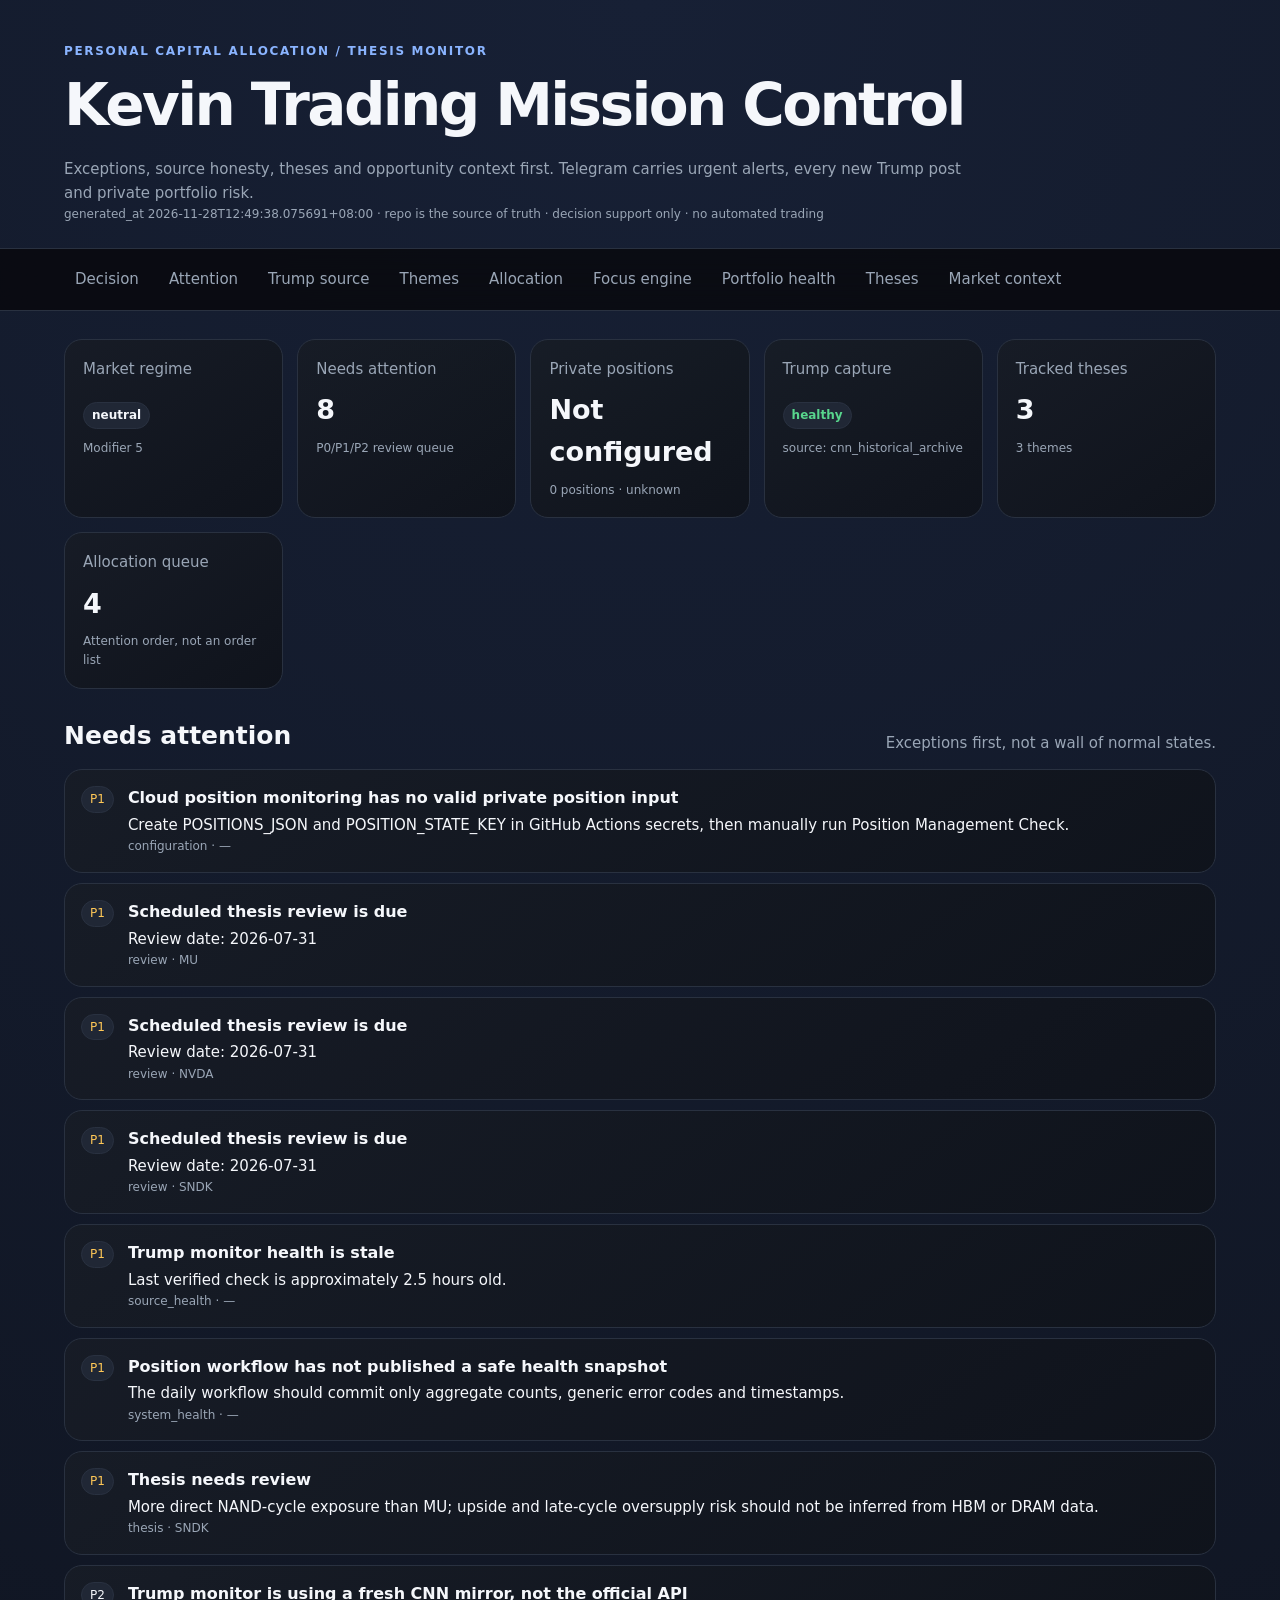
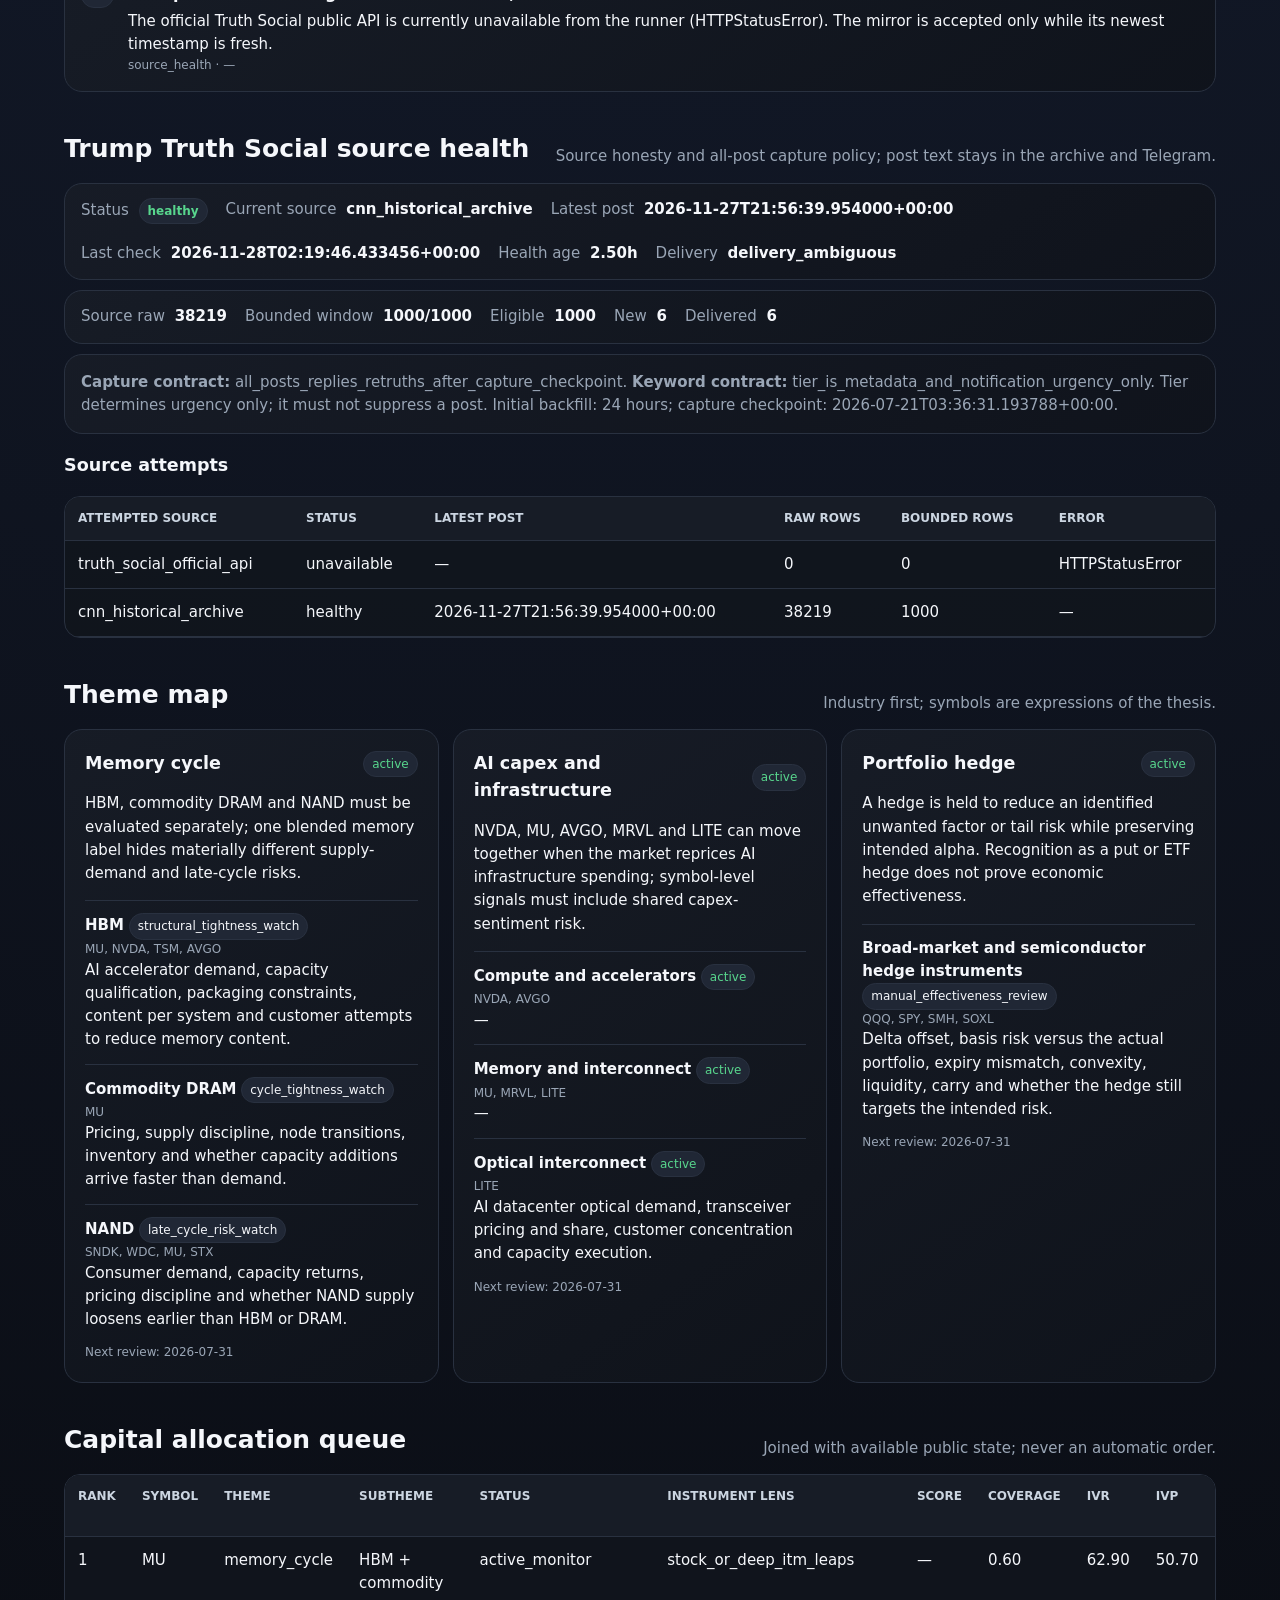
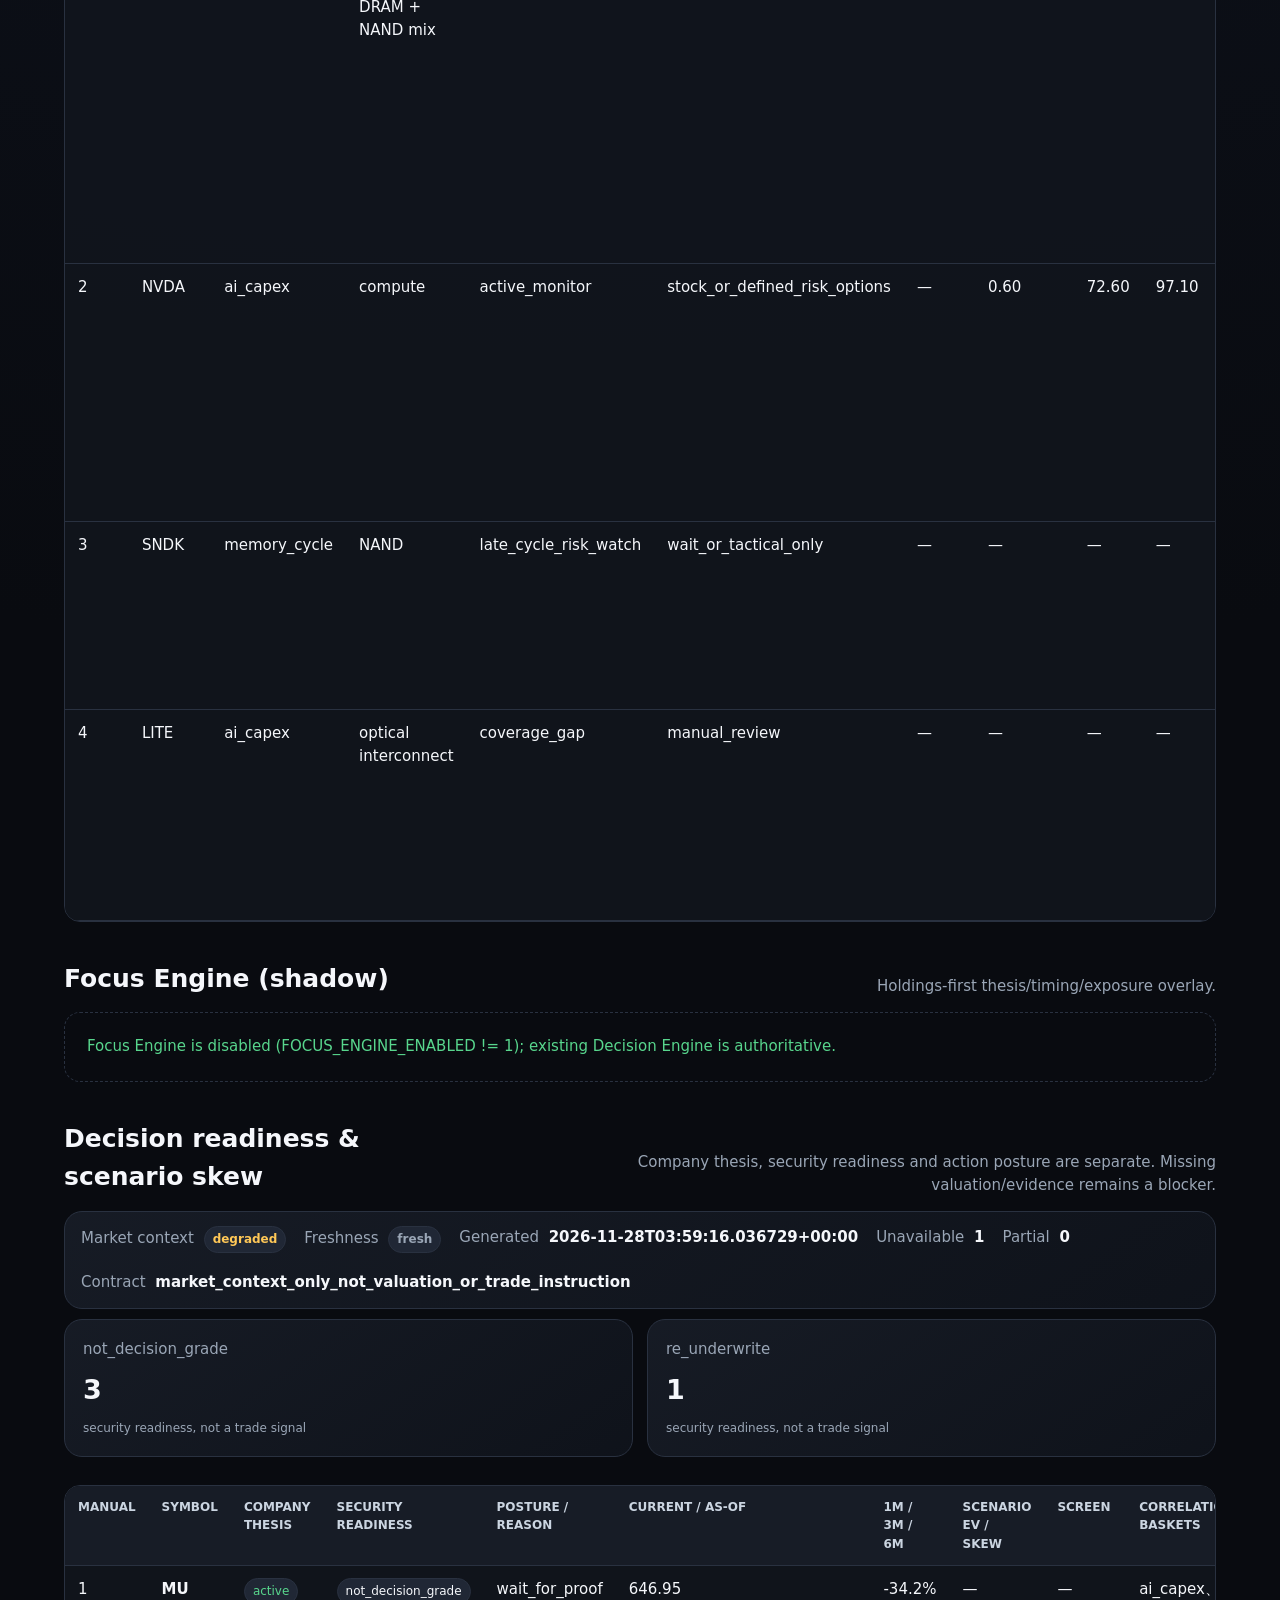
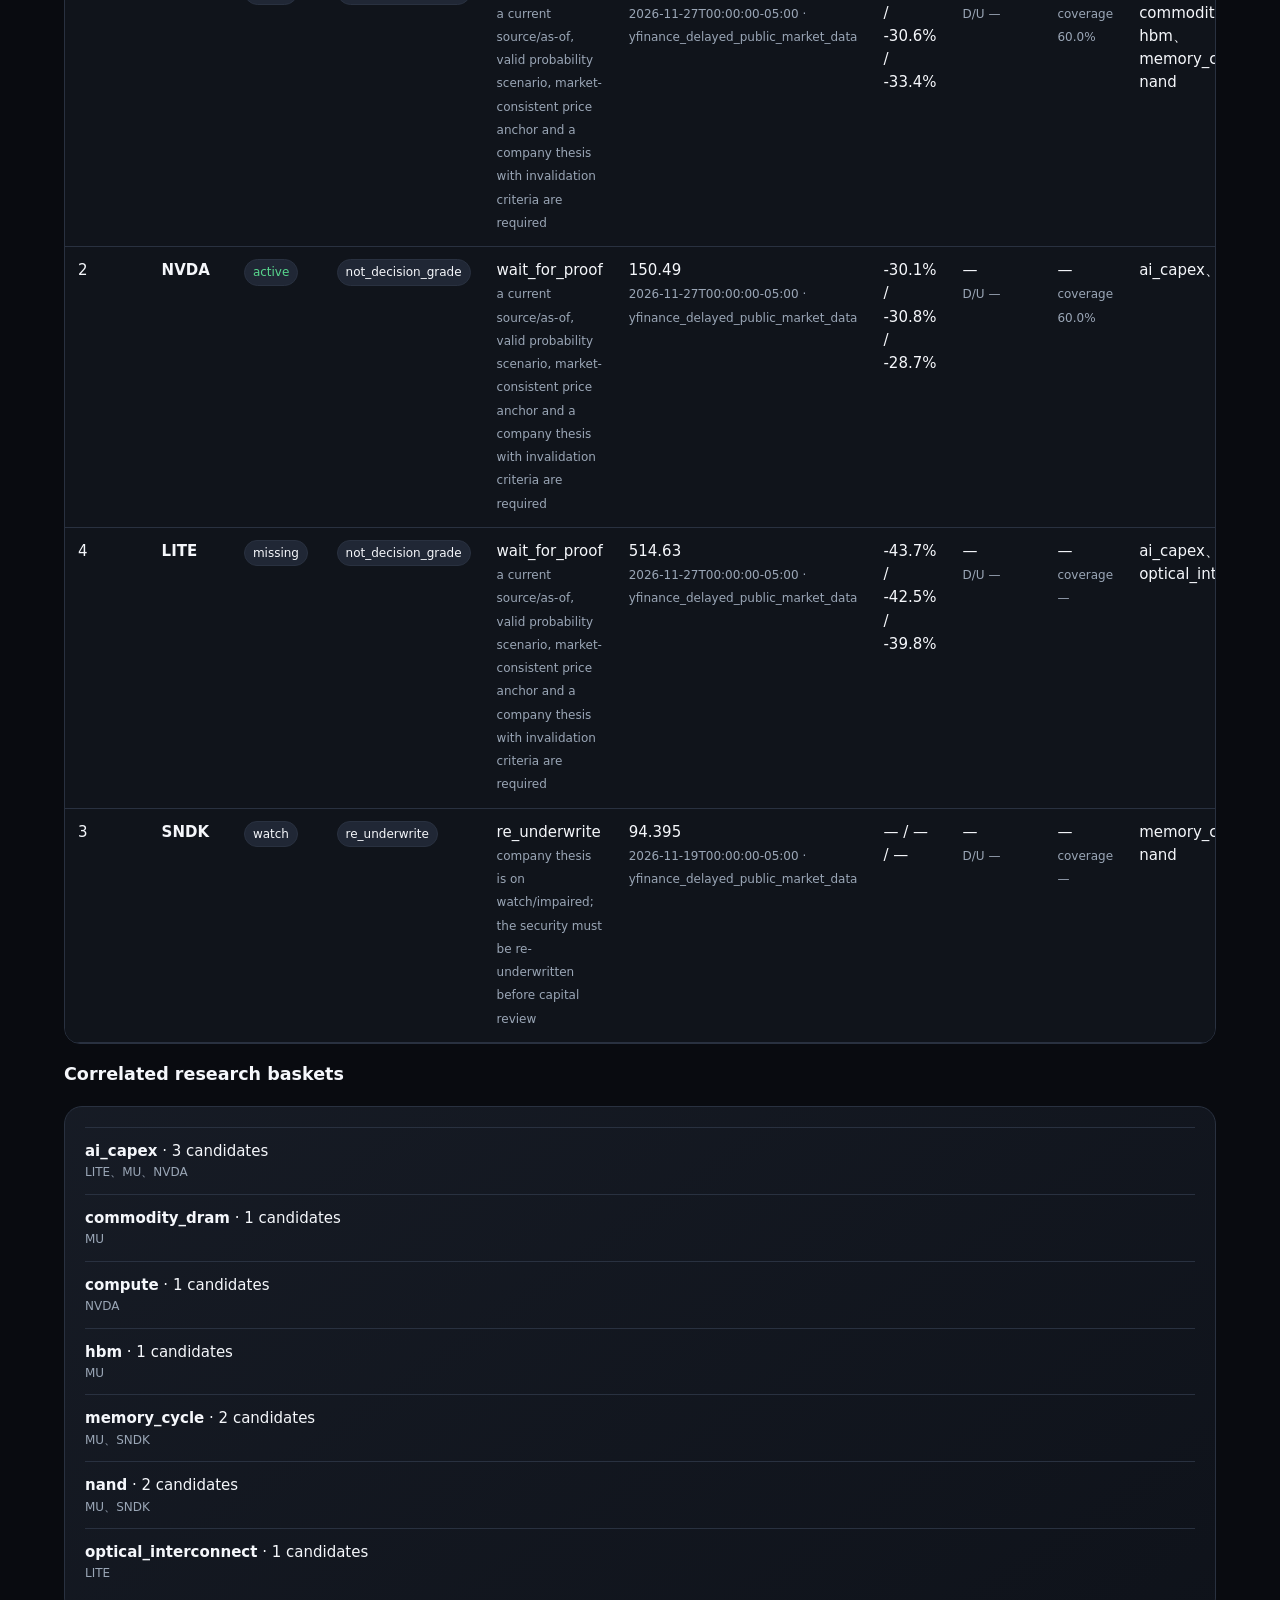
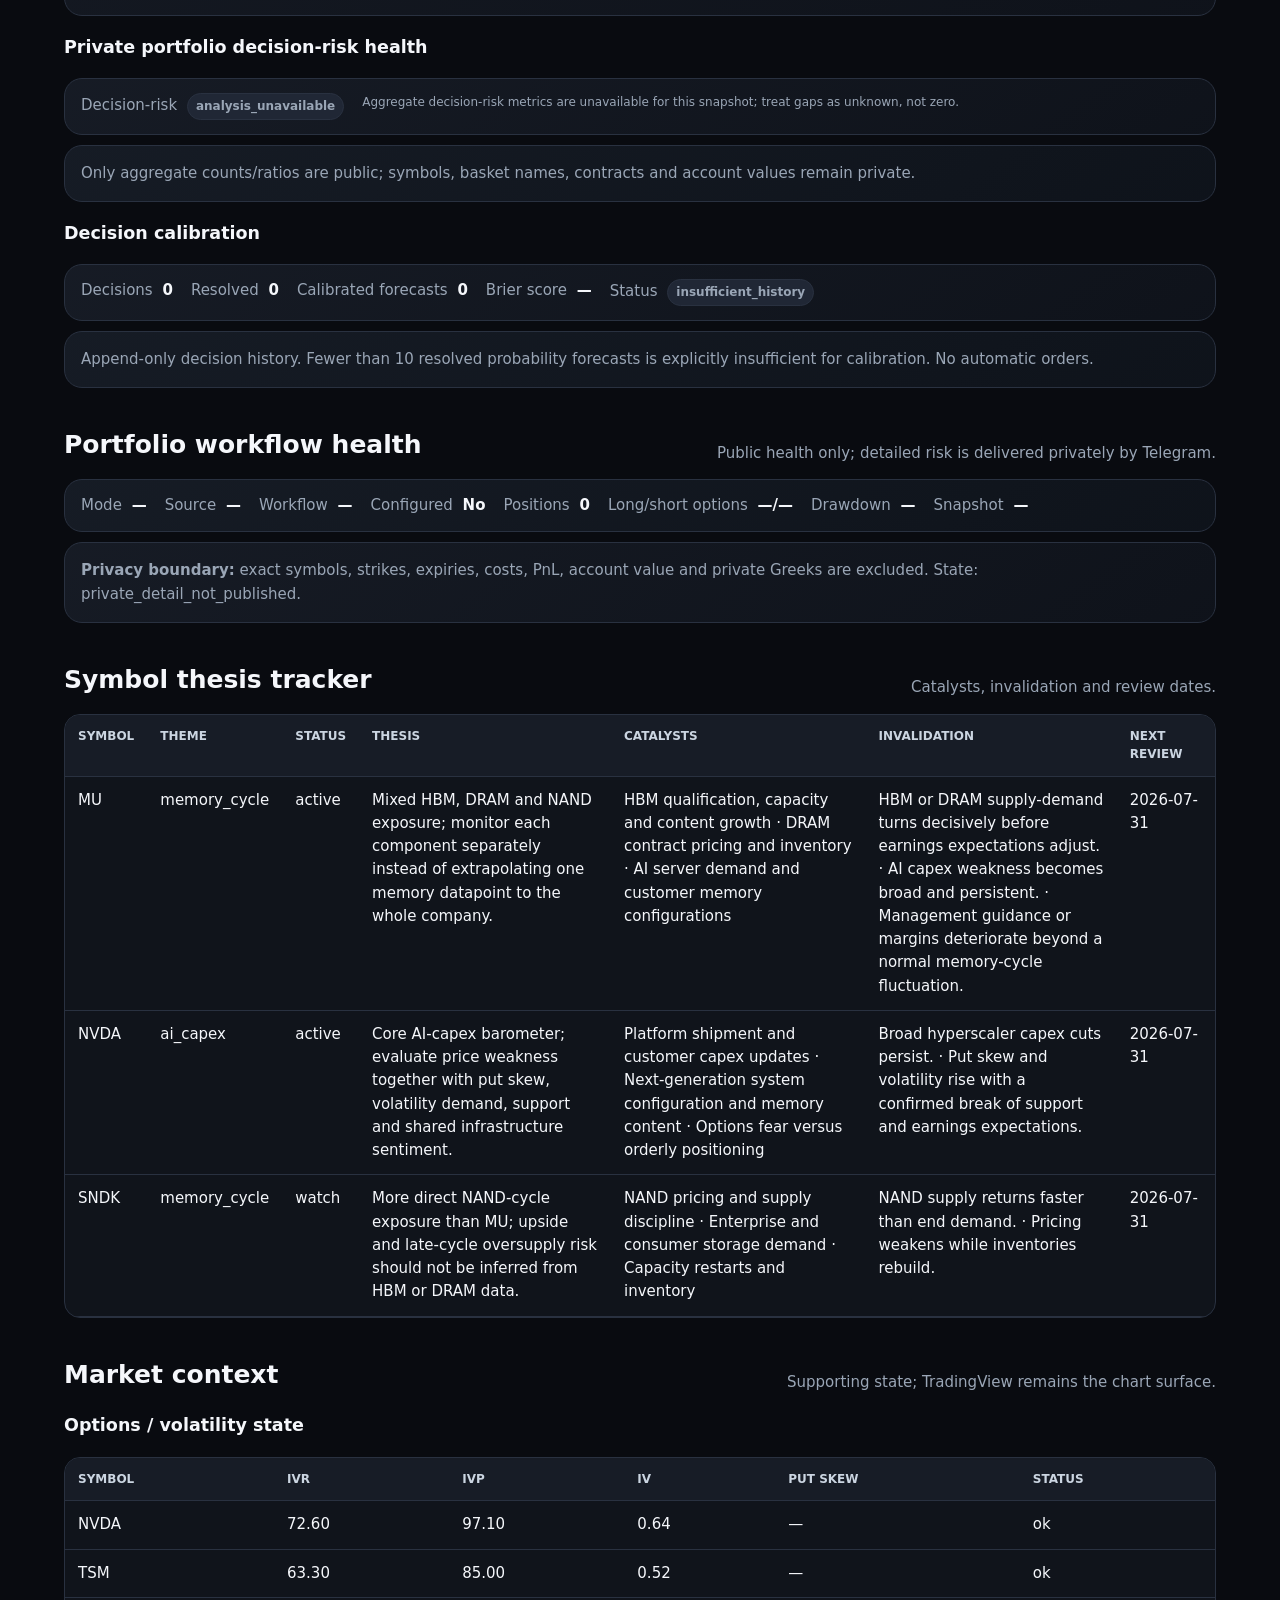
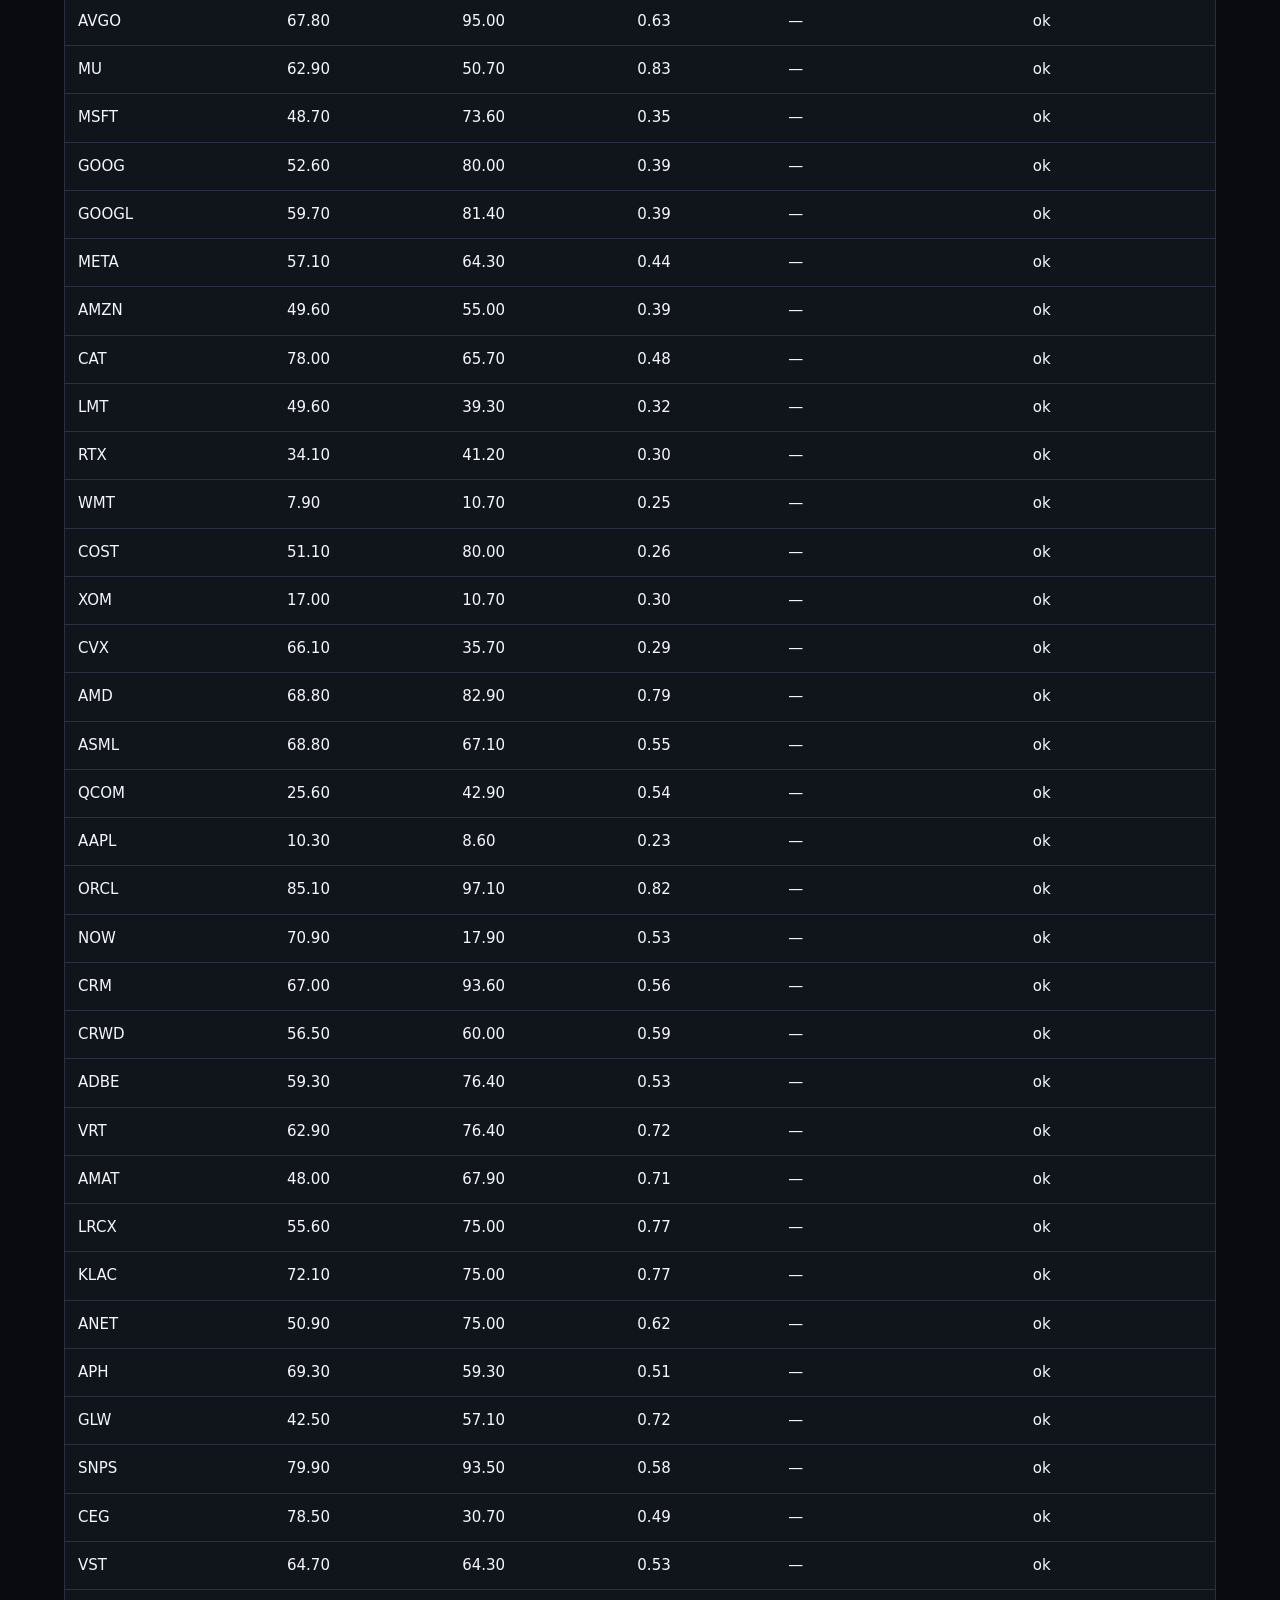
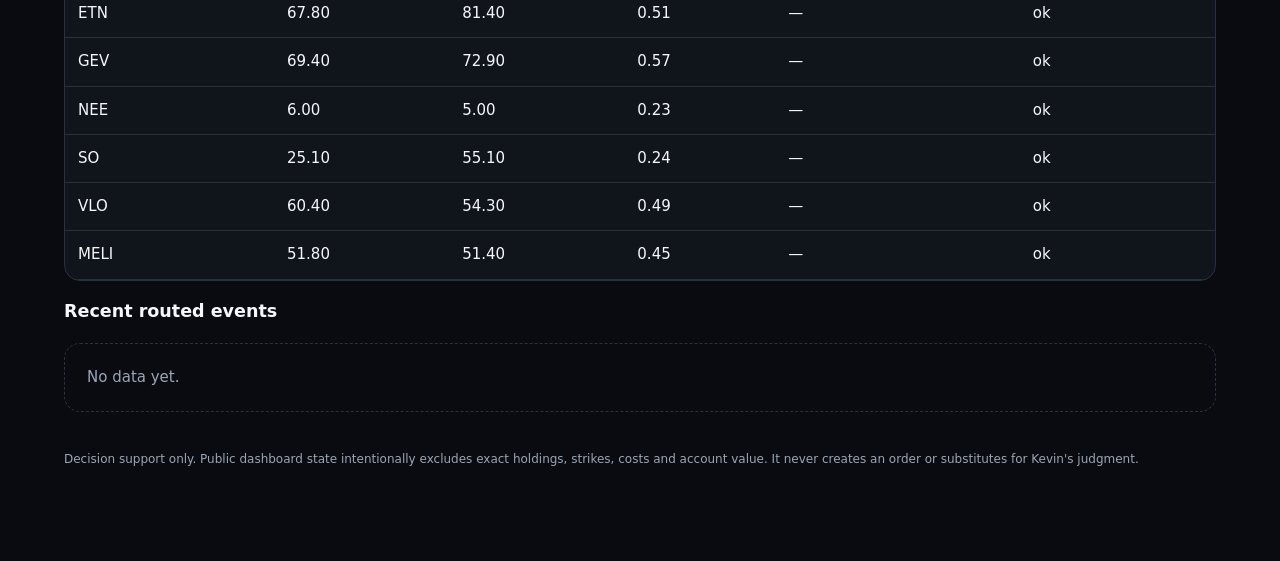
==== commit e30d71fa: "dashboard: Dashboard Build [skip ci]" ====
--- a/public/dashboard/index.html
+++ b/public/dashboard/index.html
@@ -5,6 +5,6 @@
 </style></head><body>
 <header><div class="kicker">Personal capital allocation / thesis monitor</div><h1>Kevin Trading Mission Control</h1>
 <div class="subtitle">Exceptions, source honesty, theses and opportunity context first. Telegram carries urgent alerts, every new Trump post and private portfolio risk.</div>
-<div class="meta">generated_at 2026-11-28T00:54:54.971289+08:00 · repo is the source of truth · decision support only · no automated trading</div></header>
+<div class="meta">generated_at 2026-11-28T12:49:38.075691+08:00 · repo is the source of truth · decision support only · no automated trading</div></header>
 <nav><a href="#decision">Decision</a><a href="#attention">Attention</a><a href="#trump">Trump source</a><a href="#themes">Themes</a><a href="#allocation">Allocation</a><a href="#focus">Focus engine</a><a href="#positions">Portfolio health</a><a href="#theses">Theses</a><a href="#context">Market context</a></nav>
-<main><div class="cards"><article class="card"><div class="card-label">Market regime</div><div class="card-value"><span class="badge neutral">neutral</span></div><div class="card-note">Modifier 5</div></article><article class="card"><div class="card-label">Needs attention</div><div class="card-value">8</div><div class="card-note">P0/P1/P2 review queue</div></article><article class="card"><div class="card-label">Private positions</div><div class="card-value">Not configured</div><div class="card-note">0 positions · unknown</div></article><article class="card"><div class="card-label">Trump capture</div><div class="card-value"><span class="badge healthy">healthy</span></div><div class="card-note">source: cnn_historical_archive</div></article><article class="card"><div class="card-label">Tracked theses</div><div class="card-value">3</div><div class="card-note">3 themes</div></article><article class="card"><div class="card-label">Allocation queue</div><div class="card-value">4</div><div class="card-note">Attention order, not an order list</div></article></div><section id="attention"><div class="section-head"><h2>Needs attention</h2><p>Exceptions first, not a wall of normal states.</p></div><div class="attention-list"><article class="attention-item"><div><span class="badge p1">P1</span></div><div class="attention-copy"><div class="attention-title">Cloud position monitoring has no valid private position input</div><div class="attention-detail">Create POSITIONS_JSON and POSITION_STATE_KEY in GitHub Actions secrets, then manually run Position Management Check.</div><div class="attention-meta">configuration · —</div></div></article><article class="attention-item"><div><span class="badge p1">P1</span></div><div class="attention-copy"><div class="attention-title">Scheduled thesis review is due</div><div class="attention-detail">Review date: 2026-07-31</div><div class="attention-meta">review · MU</div></div></article><article class="attention-item"><div><span class="badge p1">P1</span></div><div class="attention-copy"><div class="attention-title">Scheduled thesis review is due</div><div class="attention-detail">Review date: 2026-07-31</div><div class="attention-meta">review · NVDA</div></div></article><article class="attention-item"><div><span class="badge p1">P1</span></div><div class="attention-copy"><div class="attention-title">Scheduled thesis review is due</div><div class="attention-detail">Review date: 2026-07-31</div><div class="attention-meta">review · SNDK</div></div></article><article class="attention-item"><div><span class="badge p1">P1</span></div><div class="attention-copy"><div class="attention-title">Trump monitor health is stale</div><div class="attention-detail">Last verified check is approximately 5.8 hours old.</div><div class="attention-meta">source_health · —</div></div></article><article class="attention-item"><div><span class="badge p1">P1</span></div><div class="attention-copy"><div class="attention-title">Position workflow has not published a safe health snapshot</div><div class="attention-detail">The daily workflow should commit only aggregate counts, generic error codes and timestamps.</div><div class="attention-meta">system_health · —</div></div></article><article class="attention-item"><div><span class="badge p1">P1</span></div><div class="attention-copy"><div class="attention-title">Thesis needs review</div><div class="attention-detail">More direct NAND-cycle exposure than MU; upside and late-cycle oversupply risk should not be inferred from HBM or DRAM data.</div><div class="attention-meta">thesis · SNDK</div></div></article><article class="attention-item"><div><span class="badge p2">P2</span></div><div class="attention-copy"><div class="attention-title">Trump monitor is using a fresh CNN mirror, not the official API</div><div class="attention-detail">The official Truth Social public API is currently unavailable from the runner (HTTPStatusError). The mirror is accepted only while its newest timestamp is fresh.</div><div class="attention-meta">source_health · —</div></div></article></div></section><section id="trump"><div class="section-head"><h2>Trump Truth Social source health</h2><p>Source honesty and all-post capture policy; post text stays in the archive and Telegram.</p></div><div class="account-strip"><span>Status <strong><span class="badge healthy">healthy</span></strong></span><span>Current source <strong>cnn_historical_archive</strong></span><span>Latest post <strong>2026-11-27T10:23:58.652000+00:00</strong></span><span>Last check <strong>2026-11-27T11:08:33.881344+00:00</strong></span><span>Health age <strong>5.80h</strong></span><span>Delivery <strong>delivery_ambiguous</strong></span></div><div class="account-strip"><span>Source raw <strong>38207</strong></span><span>Bounded window <strong>1000/1000</strong></span><span>Eligible <strong>1000</strong></span><span>New <strong>1</strong></span><span>Delivered <strong>1</strong></span></div><div class="privacy-note"><strong>Capture contract:</strong> all_posts_replies_retruths_after_capture_checkpoint. <strong>Keyword contract:</strong> tier_is_metadata_and_notification_urgency_only. Tier determines urgency only; it must not suppress a post. Initial backfill: 24 hours; capture checkpoint: 2026-07-21T03:36:31.193788+00:00.</div><h3>Source attempts</h3><div class="table-wrap"><table><thead><tr><th>Attempted source</th><th>Status</th><th>Latest post</th><th>Raw rows</th><th>Bounded rows</th><th>Error</th></tr></thead><tbody><tr><td>truth_social_official_api</td><td>unavailable</td><td>—</td><td>0</td><td>0</td><td>HTTPStatusError</td></tr><tr><td>cnn_historical_archive</td><td>healthy</td><td>2026-11-27T10:23:58.652000+00:00</td><td>38207</td><td>1000</td><td>—</td></tr></tbody></table></div></section><section id="themes"><div class="section-head"><h2>Theme map</h2><p>Industry first; symbols are expressions of the thesis.</p></div><div class="theme-grid"><article class="theme-card"><div class="theme-title"><h3>Memory cycle</h3><span class="badge active">active</span></div><p>HBM, commodity DRAM and NAND must be evaluated separately; one blended memory label hides materially different supply-demand and late-cycle risks.</p><div class="subtheme"><div><strong>HBM</strong> <span class="badge structural-tightness-watch">structural_tightness_watch</span></div><div class="muted">MU, NVDA, TSM, AVGO</div><div>AI accelerator demand, capacity qualification, packaging constraints, content per system and customer attempts to reduce memory content.</div></div><div class="subtheme"><div><strong>Commodity DRAM</strong> <span class="badge cycle-tightness-watch">cycle_tightness_watch</span></div><div class="muted">MU</div><div>Pricing, supply discipline, node transitions, inventory and whether capacity additions arrive faster than demand.</div></div><div class="subtheme"><div><strong>NAND</strong> <span class="badge late-cycle-risk-watch">late_cycle_risk_watch</span></div><div class="muted">SNDK, WDC, MU, STX</div><div>Consumer demand, capacity returns, pricing discipline and whether NAND supply loosens earlier than HBM or DRAM.</div></div><div class="muted">Next review: 2026-07-31</div></article><article class="theme-card"><div class="theme-title"><h3>AI capex and infrastructure</h3><span class="badge active">active</span></div><p>NVDA, MU, AVGO, MRVL and LITE can move together when the market reprices AI infrastructure spending; symbol-level signals must include shared capex-sentiment risk.</p><div class="subtheme"><div><strong>Compute and accelerators</strong> <span class="badge active">active</span></div><div class="muted">NVDA, AVGO</div><div>—</div></div><div class="subtheme"><div><strong>Memory and interconnect</strong> <span class="badge active">active</span></div><div class="muted">MU, MRVL, LITE</div><div>—</div></div><div class="subtheme"><div><strong>Optical interconnect</strong> <span class="badge active">active</span></div><div class="muted">LITE</div><div>AI datacenter optical demand, transceiver pricing and share, customer concentration and capacity execution.</div></div><div class="muted">Next review: 2026-07-31</div></article><article class="theme-card"><div class="theme-title"><h3>Portfolio hedge</h3><span class="badge active">active</span></div><p>A hedge is held to reduce an identified unwanted factor or tail risk while preserving intended alpha. Recognition as a put or ETF hedge does not prove economic effectiveness.</p><div class="subtheme"><div><strong>Broad-market and semiconductor hedge instruments</strong> <span class="badge manual-effectiveness-review">manual_effectiveness_review</span></div><div class="muted">QQQ, SPY, SMH, SOXL</div><div>Delta offset, basis risk versus the actual portfolio, expiry mismatch, convexity, liquidity, carry and whether the hedge still targets the intended risk.</div></div><div class="muted">Next review: 2026-07-31</div></article></div></section><section id="allocation"><div class="section-head"><h2>Capital allocation queue</h2><p>Joined with available public state; never an automatic order.</p></div><div class="table-wrap"><table><thead><tr><th>Rank</th><th>Symbol</th><th>Theme</th><th>Subtheme</th><th>Status</th><th>Instrument lens</th><th>Score</th><th>Coverage</th><th>IVR</th><th>IVP</th><th>Review trigger</th><th>Invalidation</th></tr></thead><tbody><tr><td>1</td><td>MU</td><td>memory_cycle</td><td>HBM + commodity DRAM + NAND mix</td><td>active_monitor</td><td>stock_or_deep_itm_leaps</td><td>—</td><td>0.60</td><td>77.00</td><td>64.00</td><td>Manual review of valuation, earnings expectations, price structure and whether options-market fear confirms or rejects the move.</td><td>HBM/DRAM supply-demand or AI-capex assumptions deteriorate materially.</td></tr><tr><td>2</td><td>NVDA</td><td>ai_capex</td><td>compute</td><td>active_monitor</td><td>stock_or_defined_risk_options</td><td>—</td><td>0.60</td><td>81.40</td><td>98.60</td><td>Review price support together with volatility demand, put skew and earnings expectations rather than price alone.</td><td>Broad, persistent capex cuts or a confirmed options-fear and earnings breakdown.</td></tr><tr><td>3</td><td>SNDK</td><td>memory_cycle</td><td>NAND</td><td>late_cycle_risk_watch</td><td>wait_or_tactical_only</td><td>—</td><td>—</td><td>—</td><td>—</td><td>Require NAND pricing, inventory and capacity discipline to remain supportive.</td><td>Capacity returns faster than demand and NAND pricing weakens.</td></tr><tr><td>4</td><td>LITE</td><td>ai_capex</td><td>optical interconnect</td><td>coverage_gap</td><td>manual_review</td><td>—</td><td>—</td><td>—</td><td>—</td><td>Add complete fundamentals, price and options coverage before relying on monitor scores.</td><td>AI optical demand or company execution deteriorates.</td></tr></tbody></table></div></section><section id="focus"><div class="section-head"><h2>Focus Engine (shadow)</h2><p>Holdings-first thesis/timing/exposure overlay.</p></div><div class="ok-state">Focus Engine is disabled (FOCUS_ENGINE_ENABLED != 1); existing Decision Engine is authoritative.</div></section><!-- decision-layer:start --><section id="decision"><div class="section-head"><h2>Decision readiness & scenario skew</h2><p>Company thesis, security readiness and action posture are separate. Missing valuation/evidence remains a blocker.</p></div><div class="account-strip"><span>Market context <strong><span class="badge degraded">degraded</span></strong></span><span>Freshness <strong><span class="badge fresh">fresh</span></strong></span><span>Generated <strong>2026-11-27T04:19:13.487950+00:00</strong></span><span>Unavailable <strong>1</strong></span><span>Partial <strong>0</strong></span><span>Contract <strong>market_context_only_not_valuation_or_trade_instruction</strong></span></div><div class="cards"><article class="card"><div class="card-label">not_decision_grade</div><div class="card-value">3</div><div class="card-note">security readiness, not a trade signal</div></article><article class="card"><div class="card-label">re_underwrite</div><div class="card-value">1</div><div class="card-note">security readiness, not a trade signal</div></article></div><div class="table-wrap"><table><thead><tr><th>Manual</th><th>Symbol</th><th>Company thesis</th><th>Security readiness</th><th>Posture / reason</th><th>Current / as-of</th><th>1M / 3M / 6M</th><th>Scenario EV / skew</th><th>Screen</th><th>Correlation baskets</th><th>Blocking gaps</th></tr></thead><tbody><tr><td>1</td><td><strong>MU</strong></td><td><span class="badge active">active</span></td><td><span class="badge not-decision-grade">not_decision_grade</span></td><td>wait_for_proof<br><span class="muted">a current source/as-of, valid probability scenario, market-consistent price anchor and a company thesis with invalidation criteria are required</span></td><td>601.25<br><span class="muted">2026-11-25T00:00:00-05:00 · yfinance_delayed_public_market_data</span></td><td>-35.3% / -35.7% / -34.9%</td><td>—<br><span class="muted">D/U —</span></td><td>—<br><span class="muted">coverage 60.0%</span></td><td>ai_capex、commodity_dram、hbm、memory_cycle、nand</td><td>catalyst_not_future、complete_screen_score_missing、evidence_quality_not_reviewable、evidence_stale_vs_market、scenario_missing、threshold_origin_unapproved、watchlist_coverage_below_80pct</td></tr><tr><td>2</td><td><strong>NVDA</strong></td><td><span class="badge active">active</span></td><td><span class="badge not-decision-grade">not_decision_grade</span></td><td>wait_for_proof<br><span class="muted">a current source/as-of, valid probability scenario, market-consistent price anchor and a company thesis with invalidation criteria are required</span></td><td>149.3<br><span class="muted">2026-11-25T00:00:00-05:00 · yfinance_delayed_public_market_data</span></td><td>-31.5% / -34.5% / -30.3%</td><td>—<br><span class="muted">D/U —</span></td><td>—<br><span class="muted">coverage 60.0%</span></td><td>ai_capex、compute</td><td>catalyst_not_future、complete_screen_score_missing、evidence_quality_not_reviewable、evidence_stale_vs_market、scenario_missing、threshold_origin_unapproved、watchlist_coverage_below_80pct</td></tr><tr><td>4</td><td><strong>LITE</strong></td><td><span class="badge missing">missing</span></td><td><span class="badge not-decision-grade">not_decision_grade</span></td><td>wait_for_proof<br><span class="muted">a current source/as-of, valid probability scenario, market-consistent price anchor and a company thesis with invalidation criteria are required</span></td><td>476.58<br><span class="muted">2026-11-25T00:00:00-05:00 · yfinance_delayed_public_market_data</span></td><td>-45.0% / -50.2% / -44.6%</td><td>—<br><span class="muted">D/U —</span></td><td>—<br><span class="muted">coverage —</span></td><td>ai_capex、optical_interconnect</td><td>catalyst_not_future、complete_screen_score_missing、evidence_quality_not_reviewable、evidence_stale_vs_market、scenario_missing、symbol_thesis_missing、thesis_invalidation_missing、thesis_next_review_missing、threshold_origin_unapproved、watchlist_coverage_missing</td></tr><tr><td>3</td><td><strong>SNDK</strong></td><td><span class="badge watch">watch</span></td><td><span class="badge re-underwrite">re_underwrite</span></td><td>re_underwrite<br><span class="muted">company thesis is on watch/impaired; the security must be re-underwritten before capital review</span></td><td>94.395<br><span class="muted">2026-11-19T00:00:00-05:00 · yfinance_delayed_public_market_data</span></td><td>— / — / —</td><td>—<br><span class="muted">D/U —</span></td><td>—<br><span class="muted">coverage —</span></td><td>memory_cycle、nand</td><td>catalyst_not_future、complete_screen_score_missing、evidence_quality_not_reviewable、evidence_stale_vs_market、market_context_stale、market_context_unhealthy、scenario_missing、threshold_origin_unapproved、watchlist_coverage_missing</td></tr></tbody></table></div><h3>Correlated research baskets</h3><div class="theme-card"><div class="subtheme"><strong>ai_capex</strong> · 3 candidates<div class="muted">LITE、MU、NVDA</div></div><div class="subtheme"><strong>commodity_dram</strong> · 1 candidates<div class="muted">MU</div></div><div class="subtheme"><strong>compute</strong> · 1 candidates<div class="muted">NVDA</div></div><div class="subtheme"><strong>hbm</strong> · 1 candidates<div class="muted">MU</div></div><div class="subtheme"><strong>memory_cycle</strong> · 2 candidates<div class="muted">MU、SNDK</div></div><div class="subtheme"><strong>nand</strong> · 2 candidates<div class="muted">MU、SNDK</div></div><div class="subtheme"><strong>optical_interconnect</strong> · 1 candidates<div class="muted">LITE</div></div></div><h3>Private portfolio decision-risk health</h3><div class="account-strip"><span>Decision-risk <strong><span class="badge analysis-unavailable">analysis_unavailable</span></strong></span><span class="muted">Aggregate decision-risk metrics are unavailable for this snapshot; treat gaps as unknown, not zero.</span></div><div class="privacy-note">Only aggregate counts/ratios are public; symbols, basket names, contracts and account values remain private.</div><h3>Decision calibration</h3><div class="account-strip"><span>Decisions <strong>0</strong></span><span>Resolved <strong>0</strong></span><span>Calibrated forecasts <strong>0</strong></span><span>Brier score <strong>—</strong></span><span>Status <strong><span class="badge insufficient-history">insufficient_history</span></strong></span></div><div class="privacy-note">Append-only decision history. Fewer than 10 resolved probability forecasts is explicitly insufficient for calibration. No automatic orders.</div></section><!-- decision-layer:end --><section id="positions"><div class="section-head"><h2>Portfolio workflow health</h2><p>Public health only; detailed risk is delivered privately by Telegram.</p></div><div class="account-strip"><span>Mode <strong>—</strong></span><span>Source <strong>—</strong></span><span>Workflow <strong>—</strong></span><span>Configured <strong>No</strong></span><span>Positions <strong>0</strong></span><span>Long/short options <strong>—/—</strong></span><span>Drawdown <strong>—</strong></span><span>Snapshot <strong>—</strong></span></div><div class="privacy-note"><strong>Privacy boundary:</strong> exact symbols, strikes, expiries, costs, PnL, account value and private Greeks are excluded. State: private_detail_not_published.</div></section><section id="theses"><div class="section-head"><h2>Symbol thesis tracker</h2><p>Catalysts, invalidation and review dates.</p></div><div class="table-wrap"><table><thead><tr><th>Symbol</th><th>Theme</th><th>Status</th><th>Thesis</th><th>Catalysts</th><th>Invalidation</th><th>Next review</th></tr></thead><tbody><tr><td>MU</td><td>memory_cycle</td><td>active</td><td>Mixed HBM, DRAM and NAND exposure; monitor each component separately instead of extrapolating one memory datapoint to the whole company.</td><td>HBM qualification, capacity and content growth · DRAM contract pricing and inventory · AI server demand and customer memory configurations</td><td>HBM or DRAM supply-demand turns decisively before earnings expectations adjust. · AI capex weakness becomes broad and persistent. · Management guidance or margins deteriorate beyond a normal memory-cycle fluctuation.</td><td>2026-07-31</td></tr><tr><td>NVDA</td><td>ai_capex</td><td>active</td><td>Core AI-capex barometer; evaluate price weakness together with put skew, volatility demand, support and shared infrastructure sentiment.</td><td>Platform shipment and customer capex updates · Next-generation system configuration and memory content · Options fear versus orderly positioning</td><td>Broad hyperscaler capex cuts persist. · Put skew and volatility rise with a confirmed break of support and earnings expectations.</td><td>2026-07-31</td></tr><tr><td>SNDK</td><td>memory_cycle</td><td>watch</td><td>More direct NAND-cycle exposure than MU; upside and late-cycle oversupply risk should not be inferred from HBM or DRAM data.</td><td>NAND pricing and supply discipline · Enterprise and consumer storage demand · Capacity restarts and inventory</td><td>NAND supply returns faster than end demand. · Pricing weakens while inventories rebuild.</td><td>2026-07-31</td></tr></tbody></table></div></section><section id="context"><div class="section-head"><h2>Market context</h2><p>Supporting state; TradingView remains the chart surface.</p></div><h3>Options / volatility state</h3><div class="table-wrap"><table><thead><tr><th>Symbol</th><th>IVR</th><th>IVP</th><th>IV</th><th>Put skew</th><th>Status</th></tr></thead><tbody><tr><td>NVDA</td><td>81.40</td><td>98.60</td><td>0.68</td><td>—</td><td>ok</td></tr><tr><td>TSM</td><td>83.30</td><td>98.60</td><td>0.59</td><td>—</td><td>ok</td></tr><tr><td>AVGO</td><td>86.60</td><td>98.60</td><td>0.71</td><td>—</td><td>ok</td></tr><tr><td>MU</td><td>77.00</td><td>64.00</td><td>0.92</td><td>—</td><td>ok</td></tr><tr><td>MSFT</td><td>59.50</td><td>79.10</td><td>0.37</td><td>—</td><td>ok</td></tr><tr><td>GOOG</td><td>68.40</td><td>97.10</td><td>0.42</td><td>—</td><td>ok</td></tr><tr><td>GOOGL</td><td>70.20</td><td>96.40</td><td>0.41</td><td>—</td><td>ok</td></tr><tr><td>META</td><td>69.40</td><td>83.50</td><td>0.47</td><td>—</td><td>ok</td></tr><tr><td>AMZN</td><td>65.10</td><td>78.40</td><td>0.42</td><td>—</td><td>ok</td></tr><tr><td>CAT</td><td>100.00</td><td>99.30</td><td>0.55</td><td>—</td><td>ok</td></tr><tr><td>LMT</td><td>60.50</td><td>71.90</td><td>0.35</td><td>—</td><td>ok</td></tr><tr><td>RTX</td><td>39.40</td><td>50.40</td><td>0.31</td><td>—</td><td>ok</td></tr><tr><td>WMT</td><td>22.80</td><td>41.00</td><td>0.28</td><td>—</td><td>ok</td></tr><tr><td>COST</td><td>82.00</td><td>97.80</td><td>0.30</td><td>—</td><td>ok</td></tr><tr><td>XOM</td><td>22.90</td><td>20.10</td><td>0.30</td><td>—</td><td>ok</td></tr><tr><td>CVX</td><td>70.70</td><td>54.70</td><td>0.30</td><td>—</td><td>ok</td></tr><tr><td>AMD</td><td>85.90</td><td>97.80</td><td>0.86</td><td>—</td><td>ok</td></tr><tr><td>ASML</td><td>79.40</td><td>80.60</td><td>0.59</td><td>—</td><td>ok</td></tr><tr><td>QCOM</td><td>35.40</td><td>54.70</td><td>0.59</td><td>—</td><td>ok</td></tr><tr><td>AAPL</td><td>33.40</td><td>47.50</td><td>0.26</td><td>—</td><td>ok</td></tr><tr><td>ORCL</td><td>87.80</td><td>98.60</td><td>0.83</td><td>—</td><td>ok</td></tr><tr><td>NOW</td><td>75.30</td><td>34.50</td><td>0.56</td><td>—</td><td>ok</td></tr><tr><td>CRM</td><td>80.10</td><td>97.80</td><td>0.59</td><td>—</td><td>ok</td></tr><tr><td>CRWD</td><td>63.60</td><td>72.70</td><td>0.63</td><td>—</td><td>ok</td></tr><tr><td>ADBE</td><td>65.80</td><td>89.90</td><td>0.55</td><td>—</td><td>ok</td></tr><tr><td>VRT</td><td>83.10</td><td>89.20</td><td>0.78</td><td>—</td><td>ok</td></tr><tr><td>AMAT</td><td>59.80</td><td>75.50</td><td>0.77</td><td>—</td><td>ok</td></tr><tr><td>LRCX</td><td>68.20</td><td>79.90</td><td>0.82</td><td>—</td><td>ok</td></tr><tr><td>KLAC</td><td>73.50</td><td>77.00</td><td>0.78</td><td>—</td><td>ok</td></tr><tr><td>ANET</td><td>71.50</td><td>81.30</td><td>0.68</td><td>—</td><td>ok</td></tr><tr><td>APH</td><td>76.70</td><td>79.90</td><td>0.54</td><td>—</td><td>ok</td></tr><tr><td>GLW</td><td>53.00</td><td>69.80</td><td>0.77</td><td>—</td><td>ok</td></tr><tr><td>SNPS</td><td>84.30</td><td>95.70</td><td>0.60</td><td>—</td><td>ok</td></tr><tr><td>CEG</td><td>87.50</td><td>66.20</td><td>0.52</td><td>—</td><td>ok</td></tr><tr><td>VST</td><td>85.90</td><td>91.40</td><td>0.56</td><td>—</td><td>ok</td></tr><tr><td>ETN</td><td>72.20</td><td>91.40</td><td>0.52</td><td>—</td><td>ok</td></tr><tr><td>GEV</td><td>84.30</td><td>89.20</td><td>0.64</td><td>—</td><td>ok</td></tr><tr><td>NEE</td><td>10.40</td><td>15.10</td><td>0.23</td><td>—</td><td>ok</td></tr><tr><td>SO</td><td>18.20</td><td>33.30</td><td>0.22</td><td>—</td><td>ok</td></tr><tr><td>VLO</td><td>65.20</td><td>58.30</td><td>0.50</td><td>—</td><td>ok</td></tr><tr><td>MELI</td><td>72.30</td><td>63.30</td><td>0.49</td><td>—</td><td>ok</td></tr></tbody></table></div><h3>Recent routed events</h3><div class="empty">No data yet.</div></section><p class="meta">Decision support only. Public dashboard state intentionally excludes exact holdings, strikes, costs and account value. It never creates an order or substitutes for Kevin&#x27;s judgment.</p></main></body></html>+<main><div class="cards"><article class="card"><div class="card-label">Market regime</div><div class="card-value"><span class="badge neutral">neutral</span></div><div class="card-note">Modifier 5</div></article><article class="card"><div class="card-label">Needs attention</div><div class="card-value">8</div><div class="card-note">P0/P1/P2 review queue</div></article><article class="card"><div class="card-label">Private positions</div><div class="card-value">Not configured</div><div class="card-note">0 positions · unknown</div></article><article class="card"><div class="card-label">Trump capture</div><div class="card-value"><span class="badge healthy">healthy</span></div><div class="card-note">source: cnn_historical_archive</div></article><article class="card"><div class="card-label">Tracked theses</div><div class="card-value">3</div><div class="card-note">3 themes</div></article><article class="card"><div class="card-label">Allocation queue</div><div class="card-value">4</div><div class="card-note">Attention order, not an order list</div></article></div><section id="attention"><div class="section-head"><h2>Needs attention</h2><p>Exceptions first, not a wall of normal states.</p></div><div class="attention-list"><article class="attention-item"><div><span class="badge p1">P1</span></div><div class="attention-copy"><div class="attention-title">Cloud position monitoring has no valid private position input</div><div class="attention-detail">Create POSITIONS_JSON and POSITION_STATE_KEY in GitHub Actions secrets, then manually run Position Management Check.</div><div class="attention-meta">configuration · —</div></div></article><article class="attention-item"><div><span class="badge p1">P1</span></div><div class="attention-copy"><div class="attention-title">Scheduled thesis review is due</div><div class="attention-detail">Review date: 2026-07-31</div><div class="attention-meta">review · MU</div></div></article><article class="attention-item"><div><span class="badge p1">P1</span></div><div class="attention-copy"><div class="attention-title">Scheduled thesis review is due</div><div class="attention-detail">Review date: 2026-07-31</div><div class="attention-meta">review · NVDA</div></div></article><article class="attention-item"><div><span class="badge p1">P1</span></div><div class="attention-copy"><div class="attention-title">Scheduled thesis review is due</div><div class="attention-detail">Review date: 2026-07-31</div><div class="attention-meta">review · SNDK</div></div></article><article class="attention-item"><div><span class="badge p1">P1</span></div><div class="attention-copy"><div class="attention-title">Trump monitor health is stale</div><div class="attention-detail">Last verified check is approximately 2.5 hours old.</div><div class="attention-meta">source_health · —</div></div></article><article class="attention-item"><div><span class="badge p1">P1</span></div><div class="attention-copy"><div class="attention-title">Position workflow has not published a safe health snapshot</div><div class="attention-detail">The daily workflow should commit only aggregate counts, generic error codes and timestamps.</div><div class="attention-meta">system_health · —</div></div></article><article class="attention-item"><div><span class="badge p1">P1</span></div><div class="attention-copy"><div class="attention-title">Thesis needs review</div><div class="attention-detail">More direct NAND-cycle exposure than MU; upside and late-cycle oversupply risk should not be inferred from HBM or DRAM data.</div><div class="attention-meta">thesis · SNDK</div></div></article><article class="attention-item"><div><span class="badge p2">P2</span></div><div class="attention-copy"><div class="attention-title">Trump monitor is using a fresh CNN mirror, not the official API</div><div class="attention-detail">The official Truth Social public API is currently unavailable from the runner (HTTPStatusError). The mirror is accepted only while its newest timestamp is fresh.</div><div class="attention-meta">source_health · —</div></div></article></div></section><section id="trump"><div class="section-head"><h2>Trump Truth Social source health</h2><p>Source honesty and all-post capture policy; post text stays in the archive and Telegram.</p></div><div class="account-strip"><span>Status <strong><span class="badge healthy">healthy</span></strong></span><span>Current source <strong>cnn_historical_archive</strong></span><span>Latest post <strong>2026-11-27T21:56:39.954000+00:00</strong></span><span>Last check <strong>2026-11-28T02:19:46.433456+00:00</strong></span><span>Health age <strong>2.50h</strong></span><span>Delivery <strong>delivery_ambiguous</strong></span></div><div class="account-strip"><span>Source raw <strong>38219</strong></span><span>Bounded window <strong>1000/1000</strong></span><span>Eligible <strong>1000</strong></span><span>New <strong>6</strong></span><span>Delivered <strong>6</strong></span></div><div class="privacy-note"><strong>Capture contract:</strong> all_posts_replies_retruths_after_capture_checkpoint. <strong>Keyword contract:</strong> tier_is_metadata_and_notification_urgency_only. Tier determines urgency only; it must not suppress a post. Initial backfill: 24 hours; capture checkpoint: 2026-07-21T03:36:31.193788+00:00.</div><h3>Source attempts</h3><div class="table-wrap"><table><thead><tr><th>Attempted source</th><th>Status</th><th>Latest post</th><th>Raw rows</th><th>Bounded rows</th><th>Error</th></tr></thead><tbody><tr><td>truth_social_official_api</td><td>unavailable</td><td>—</td><td>0</td><td>0</td><td>HTTPStatusError</td></tr><tr><td>cnn_historical_archive</td><td>healthy</td><td>2026-11-27T21:56:39.954000+00:00</td><td>38219</td><td>1000</td><td>—</td></tr></tbody></table></div></section><section id="themes"><div class="section-head"><h2>Theme map</h2><p>Industry first; symbols are expressions of the thesis.</p></div><div class="theme-grid"><article class="theme-card"><div class="theme-title"><h3>Memory cycle</h3><span class="badge active">active</span></div><p>HBM, commodity DRAM and NAND must be evaluated separately; one blended memory label hides materially different supply-demand and late-cycle risks.</p><div class="subtheme"><div><strong>HBM</strong> <span class="badge structural-tightness-watch">structural_tightness_watch</span></div><div class="muted">MU, NVDA, TSM, AVGO</div><div>AI accelerator demand, capacity qualification, packaging constraints, content per system and customer attempts to reduce memory content.</div></div><div class="subtheme"><div><strong>Commodity DRAM</strong> <span class="badge cycle-tightness-watch">cycle_tightness_watch</span></div><div class="muted">MU</div><div>Pricing, supply discipline, node transitions, inventory and whether capacity additions arrive faster than demand.</div></div><div class="subtheme"><div><strong>NAND</strong> <span class="badge late-cycle-risk-watch">late_cycle_risk_watch</span></div><div class="muted">SNDK, WDC, MU, STX</div><div>Consumer demand, capacity returns, pricing discipline and whether NAND supply loosens earlier than HBM or DRAM.</div></div><div class="muted">Next review: 2026-07-31</div></article><article class="theme-card"><div class="theme-title"><h3>AI capex and infrastructure</h3><span class="badge active">active</span></div><p>NVDA, MU, AVGO, MRVL and LITE can move together when the market reprices AI infrastructure spending; symbol-level signals must include shared capex-sentiment risk.</p><div class="subtheme"><div><strong>Compute and accelerators</strong> <span class="badge active">active</span></div><div class="muted">NVDA, AVGO</div><div>—</div></div><div class="subtheme"><div><strong>Memory and interconnect</strong> <span class="badge active">active</span></div><div class="muted">MU, MRVL, LITE</div><div>—</div></div><div class="subtheme"><div><strong>Optical interconnect</strong> <span class="badge active">active</span></div><div class="muted">LITE</div><div>AI datacenter optical demand, transceiver pricing and share, customer concentration and capacity execution.</div></div><div class="muted">Next review: 2026-07-31</div></article><article class="theme-card"><div class="theme-title"><h3>Portfolio hedge</h3><span class="badge active">active</span></div><p>A hedge is held to reduce an identified unwanted factor or tail risk while preserving intended alpha. Recognition as a put or ETF hedge does not prove economic effectiveness.</p><div class="subtheme"><div><strong>Broad-market and semiconductor hedge instruments</strong> <span class="badge manual-effectiveness-review">manual_effectiveness_review</span></div><div class="muted">QQQ, SPY, SMH, SOXL</div><div>Delta offset, basis risk versus the actual portfolio, expiry mismatch, convexity, liquidity, carry and whether the hedge still targets the intended risk.</div></div><div class="muted">Next review: 2026-07-31</div></article></div></section><section id="allocation"><div class="section-head"><h2>Capital allocation queue</h2><p>Joined with available public state; never an automatic order.</p></div><div class="table-wrap"><table><thead><tr><th>Rank</th><th>Symbol</th><th>Theme</th><th>Subtheme</th><th>Status</th><th>Instrument lens</th><th>Score</th><th>Coverage</th><th>IVR</th><th>IVP</th><th>Review trigger</th><th>Invalidation</th></tr></thead><tbody><tr><td>1</td><td>MU</td><td>memory_cycle</td><td>HBM + commodity DRAM + NAND mix</td><td>active_monitor</td><td>stock_or_deep_itm_leaps</td><td>—</td><td>0.60</td><td>62.90</td><td>50.70</td><td>Manual review of valuation, earnings expectations, price structure and whether options-market fear confirms or rejects the move.</td><td>HBM/DRAM supply-demand or AI-capex assumptions deteriorate materially.</td></tr><tr><td>2</td><td>NVDA</td><td>ai_capex</td><td>compute</td><td>active_monitor</td><td>stock_or_defined_risk_options</td><td>—</td><td>0.60</td><td>72.60</td><td>97.10</td><td>Review price support together with volatility demand, put skew and earnings expectations rather than price alone.</td><td>Broad, persistent capex cuts or a confirmed options-fear and earnings breakdown.</td></tr><tr><td>3</td><td>SNDK</td><td>memory_cycle</td><td>NAND</td><td>late_cycle_risk_watch</td><td>wait_or_tactical_only</td><td>—</td><td>—</td><td>—</td><td>—</td><td>Require NAND pricing, inventory and capacity discipline to remain supportive.</td><td>Capacity returns faster than demand and NAND pricing weakens.</td></tr><tr><td>4</td><td>LITE</td><td>ai_capex</td><td>optical interconnect</td><td>coverage_gap</td><td>manual_review</td><td>—</td><td>—</td><td>—</td><td>—</td><td>Add complete fundamentals, price and options coverage before relying on monitor scores.</td><td>AI optical demand or company execution deteriorates.</td></tr></tbody></table></div></section><section id="focus"><div class="section-head"><h2>Focus Engine (shadow)</h2><p>Holdings-first thesis/timing/exposure overlay.</p></div><div class="ok-state">Focus Engine is disabled (FOCUS_ENGINE_ENABLED != 1); existing Decision Engine is authoritative.</div></section><!-- decision-layer:start --><section id="decision"><div class="section-head"><h2>Decision readiness & scenario skew</h2><p>Company thesis, security readiness and action posture are separate. Missing valuation/evidence remains a blocker.</p></div><div class="account-strip"><span>Market context <strong><span class="badge degraded">degraded</span></strong></span><span>Freshness <strong><span class="badge fresh">fresh</span></strong></span><span>Generated <strong>2026-11-28T03:59:16.036729+00:00</strong></span><span>Unavailable <strong>1</strong></span><span>Partial <strong>0</strong></span><span>Contract <strong>market_context_only_not_valuation_or_trade_instruction</strong></span></div><div class="cards"><article class="card"><div class="card-label">not_decision_grade</div><div class="card-value">3</div><div class="card-note">security readiness, not a trade signal</div></article><article class="card"><div class="card-label">re_underwrite</div><div class="card-value">1</div><div class="card-note">security readiness, not a trade signal</div></article></div><div class="table-wrap"><table><thead><tr><th>Manual</th><th>Symbol</th><th>Company thesis</th><th>Security readiness</th><th>Posture / reason</th><th>Current / as-of</th><th>1M / 3M / 6M</th><th>Scenario EV / skew</th><th>Screen</th><th>Correlation baskets</th><th>Blocking gaps</th></tr></thead><tbody><tr><td>1</td><td><strong>MU</strong></td><td><span class="badge active">active</span></td><td><span class="badge not-decision-grade">not_decision_grade</span></td><td>wait_for_proof<br><span class="muted">a current source/as-of, valid probability scenario, market-consistent price anchor and a company thesis with invalidation criteria are required</span></td><td>646.95<br><span class="muted">2026-11-27T00:00:00-05:00 · yfinance_delayed_public_market_data</span></td><td>-34.2% / -30.6% / -33.4%</td><td>—<br><span class="muted">D/U —</span></td><td>—<br><span class="muted">coverage 60.0%</span></td><td>ai_capex、commodity_dram、hbm、memory_cycle、nand</td><td>catalyst_not_future、complete_screen_score_missing、evidence_quality_not_reviewable、evidence_stale_vs_market、scenario_missing、threshold_origin_unapproved、watchlist_coverage_below_80pct</td></tr><tr><td>2</td><td><strong>NVDA</strong></td><td><span class="badge active">active</span></td><td><span class="badge not-decision-grade">not_decision_grade</span></td><td>wait_for_proof<br><span class="muted">a current source/as-of, valid probability scenario, market-consistent price anchor and a company thesis with invalidation criteria are required</span></td><td>150.49<br><span class="muted">2026-11-27T00:00:00-05:00 · yfinance_delayed_public_market_data</span></td><td>-30.1% / -30.8% / -28.7%</td><td>—<br><span class="muted">D/U —</span></td><td>—<br><span class="muted">coverage 60.0%</span></td><td>ai_capex、compute</td><td>catalyst_not_future、complete_screen_score_missing、evidence_quality_not_reviewable、evidence_stale_vs_market、scenario_missing、threshold_origin_unapproved、watchlist_coverage_below_80pct</td></tr><tr><td>4</td><td><strong>LITE</strong></td><td><span class="badge missing">missing</span></td><td><span class="badge not-decision-grade">not_decision_grade</span></td><td>wait_for_proof<br><span class="muted">a current source/as-of, valid probability scenario, market-consistent price anchor and a company thesis with invalidation criteria are required</span></td><td>514.63<br><span class="muted">2026-11-27T00:00:00-05:00 · yfinance_delayed_public_market_data</span></td><td>-43.7% / -42.5% / -39.8%</td><td>—<br><span class="muted">D/U —</span></td><td>—<br><span class="muted">coverage —</span></td><td>ai_capex、optical_interconnect</td><td>catalyst_not_future、complete_screen_score_missing、evidence_quality_not_reviewable、evidence_stale_vs_market、scenario_missing、symbol_thesis_missing、thesis_invalidation_missing、thesis_next_review_missing、threshold_origin_unapproved、watchlist_coverage_missing</td></tr><tr><td>3</td><td><strong>SNDK</strong></td><td><span class="badge watch">watch</span></td><td><span class="badge re-underwrite">re_underwrite</span></td><td>re_underwrite<br><span class="muted">company thesis is on watch/impaired; the security must be re-underwritten before capital review</span></td><td>94.395<br><span class="muted">2026-11-19T00:00:00-05:00 · yfinance_delayed_public_market_data</span></td><td>— / — / —</td><td>—<br><span class="muted">D/U —</span></td><td>—<br><span class="muted">coverage —</span></td><td>memory_cycle、nand</td><td>catalyst_not_future、complete_screen_score_missing、evidence_quality_not_reviewable、evidence_stale_vs_market、market_context_stale、market_context_unhealthy、scenario_missing、threshold_origin_unapproved、watchlist_coverage_missing</td></tr></tbody></table></div><h3>Correlated research baskets</h3><div class="theme-card"><div class="subtheme"><strong>ai_capex</strong> · 3 candidates<div class="muted">LITE、MU、NVDA</div></div><div class="subtheme"><strong>commodity_dram</strong> · 1 candidates<div class="muted">MU</div></div><div class="subtheme"><strong>compute</strong> · 1 candidates<div class="muted">NVDA</div></div><div class="subtheme"><strong>hbm</strong> · 1 candidates<div class="muted">MU</div></div><div class="subtheme"><strong>memory_cycle</strong> · 2 candidates<div class="muted">MU、SNDK</div></div><div class="subtheme"><strong>nand</strong> · 2 candidates<div class="muted">MU、SNDK</div></div><div class="subtheme"><strong>optical_interconnect</strong> · 1 candidates<div class="muted">LITE</div></div></div><h3>Private portfolio decision-risk health</h3><div class="account-strip"><span>Decision-risk <strong><span class="badge analysis-unavailable">analysis_unavailable</span></strong></span><span class="muted">Aggregate decision-risk metrics are unavailable for this snapshot; treat gaps as unknown, not zero.</span></div><div class="privacy-note">Only aggregate counts/ratios are public; symbols, basket names, contracts and account values remain private.</div><h3>Decision calibration</h3><div class="account-strip"><span>Decisions <strong>0</strong></span><span>Resolved <strong>0</strong></span><span>Calibrated forecasts <strong>0</strong></span><span>Brier score <strong>—</strong></span><span>Status <strong><span class="badge insufficient-history">insufficient_history</span></strong></span></div><div class="privacy-note">Append-only decision history. Fewer than 10 resolved probability forecasts is explicitly insufficient for calibration. No automatic orders.</div></section><!-- decision-layer:end --><section id="positions"><div class="section-head"><h2>Portfolio workflow health</h2><p>Public health only; detailed risk is delivered privately by Telegram.</p></div><div class="account-strip"><span>Mode <strong>—</strong></span><span>Source <strong>—</strong></span><span>Workflow <strong>—</strong></span><span>Configured <strong>No</strong></span><span>Positions <strong>0</strong></span><span>Long/short options <strong>—/—</strong></span><span>Drawdown <strong>—</strong></span><span>Snapshot <strong>—</strong></span></div><div class="privacy-note"><strong>Privacy boundary:</strong> exact symbols, strikes, expiries, costs, PnL, account value and private Greeks are excluded. State: private_detail_not_published.</div></section><section id="theses"><div class="section-head"><h2>Symbol thesis tracker</h2><p>Catalysts, invalidation and review dates.</p></div><div class="table-wrap"><table><thead><tr><th>Symbol</th><th>Theme</th><th>Status</th><th>Thesis</th><th>Catalysts</th><th>Invalidation</th><th>Next review</th></tr></thead><tbody><tr><td>MU</td><td>memory_cycle</td><td>active</td><td>Mixed HBM, DRAM and NAND exposure; monitor each component separately instead of extrapolating one memory datapoint to the whole company.</td><td>HBM qualification, capacity and content growth · DRAM contract pricing and inventory · AI server demand and customer memory configurations</td><td>HBM or DRAM supply-demand turns decisively before earnings expectations adjust. · AI capex weakness becomes broad and persistent. · Management guidance or margins deteriorate beyond a normal memory-cycle fluctuation.</td><td>2026-07-31</td></tr><tr><td>NVDA</td><td>ai_capex</td><td>active</td><td>Core AI-capex barometer; evaluate price weakness together with put skew, volatility demand, support and shared infrastructure sentiment.</td><td>Platform shipment and customer capex updates · Next-generation system configuration and memory content · Options fear versus orderly positioning</td><td>Broad hyperscaler capex cuts persist. · Put skew and volatility rise with a confirmed break of support and earnings expectations.</td><td>2026-07-31</td></tr><tr><td>SNDK</td><td>memory_cycle</td><td>watch</td><td>More direct NAND-cycle exposure than MU; upside and late-cycle oversupply risk should not be inferred from HBM or DRAM data.</td><td>NAND pricing and supply discipline · Enterprise and consumer storage demand · Capacity restarts and inventory</td><td>NAND supply returns faster than end demand. · Pricing weakens while inventories rebuild.</td><td>2026-07-31</td></tr></tbody></table></div></section><section id="context"><div class="section-head"><h2>Market context</h2><p>Supporting state; TradingView remains the chart surface.</p></div><h3>Options / volatility state</h3><div class="table-wrap"><table><thead><tr><th>Symbol</th><th>IVR</th><th>IVP</th><th>IV</th><th>Put skew</th><th>Status</th></tr></thead><tbody><tr><td>NVDA</td><td>72.60</td><td>97.10</td><td>0.64</td><td>—</td><td>ok</td></tr><tr><td>TSM</td><td>63.30</td><td>85.00</td><td>0.52</td><td>—</td><td>ok</td></tr><tr><td>AVGO</td><td>67.80</td><td>95.00</td><td>0.63</td><td>—</td><td>ok</td></tr><tr><td>MU</td><td>62.90</td><td>50.70</td><td>0.83</td><td>—</td><td>ok</td></tr><tr><td>MSFT</td><td>48.70</td><td>73.60</td><td>0.35</td><td>—</td><td>ok</td></tr><tr><td>GOOG</td><td>52.60</td><td>80.00</td><td>0.39</td><td>—</td><td>ok</td></tr><tr><td>GOOGL</td><td>59.70</td><td>81.40</td><td>0.39</td><td>—</td><td>ok</td></tr><tr><td>META</td><td>57.10</td><td>64.30</td><td>0.44</td><td>—</td><td>ok</td></tr><tr><td>AMZN</td><td>49.60</td><td>55.00</td><td>0.39</td><td>—</td><td>ok</td></tr><tr><td>CAT</td><td>78.00</td><td>65.70</td><td>0.48</td><td>—</td><td>ok</td></tr><tr><td>LMT</td><td>49.60</td><td>39.30</td><td>0.32</td><td>—</td><td>ok</td></tr><tr><td>RTX</td><td>34.10</td><td>41.20</td><td>0.30</td><td>—</td><td>ok</td></tr><tr><td>WMT</td><td>7.90</td><td>10.70</td><td>0.25</td><td>—</td><td>ok</td></tr><tr><td>COST</td><td>51.10</td><td>80.00</td><td>0.26</td><td>—</td><td>ok</td></tr><tr><td>XOM</td><td>17.00</td><td>10.70</td><td>0.30</td><td>—</td><td>ok</td></tr><tr><td>CVX</td><td>66.10</td><td>35.70</td><td>0.29</td><td>—</td><td>ok</td></tr><tr><td>AMD</td><td>68.80</td><td>82.90</td><td>0.79</td><td>—</td><td>ok</td></tr><tr><td>ASML</td><td>68.80</td><td>67.10</td><td>0.55</td><td>—</td><td>ok</td></tr><tr><td>QCOM</td><td>25.60</td><td>42.90</td><td>0.54</td><td>—</td><td>ok</td></tr><tr><td>AAPL</td><td>10.30</td><td>8.60</td><td>0.23</td><td>—</td><td>ok</td></tr><tr><td>ORCL</td><td>85.10</td><td>97.10</td><td>0.82</td><td>—</td><td>ok</td></tr><tr><td>NOW</td><td>70.90</td><td>17.90</td><td>0.53</td><td>—</td><td>ok</td></tr><tr><td>CRM</td><td>67.00</td><td>93.60</td><td>0.56</td><td>—</td><td>ok</td></tr><tr><td>CRWD</td><td>56.50</td><td>60.00</td><td>0.59</td><td>—</td><td>ok</td></tr><tr><td>ADBE</td><td>59.30</td><td>76.40</td><td>0.53</td><td>—</td><td>ok</td></tr><tr><td>VRT</td><td>62.90</td><td>76.40</td><td>0.72</td><td>—</td><td>ok</td></tr><tr><td>AMAT</td><td>48.00</td><td>67.90</td><td>0.71</td><td>—</td><td>ok</td></tr><tr><td>LRCX</td><td>55.60</td><td>75.00</td><td>0.77</td><td>—</td><td>ok</td></tr><tr><td>KLAC</td><td>72.10</td><td>75.00</td><td>0.77</td><td>—</td><td>ok</td></tr><tr><td>ANET</td><td>50.90</td><td>75.00</td><td>0.62</td><td>—</td><td>ok</td></tr><tr><td>APH</td><td>69.30</td><td>59.30</td><td>0.51</td><td>—</td><td>ok</td></tr><tr><td>GLW</td><td>42.50</td><td>57.10</td><td>0.72</td><td>—</td><td>ok</td></tr><tr><td>SNPS</td><td>79.90</td><td>93.50</td><td>0.58</td><td>—</td><td>ok</td></tr><tr><td>CEG</td><td>78.50</td><td>30.70</td><td>0.49</td><td>—</td><td>ok</td></tr><tr><td>VST</td><td>64.70</td><td>64.30</td><td>0.53</td><td>—</td><td>ok</td></tr><tr><td>ETN</td><td>67.80</td><td>81.40</td><td>0.51</td><td>—</td><td>ok</td></tr><tr><td>GEV</td><td>69.40</td><td>72.90</td><td>0.57</td><td>—</td><td>ok</td></tr><tr><td>NEE</td><td>6.00</td><td>5.00</td><td>0.23</td><td>—</td><td>ok</td></tr><tr><td>SO</td><td>25.10</td><td>55.10</td><td>0.24</td><td>—</td><td>ok</td></tr><tr><td>VLO</td><td>60.40</td><td>54.30</td><td>0.49</td><td>—</td><td>ok</td></tr><tr><td>MELI</td><td>51.80</td><td>51.40</td><td>0.45</td><td>—</td><td>ok</td></tr></tbody></table></div><h3>Recent routed events</h3><div class="empty">No data yet.</div></section><p class="meta">Decision support only. Public dashboard state intentionally excludes exact holdings, strikes, costs and account value. It never creates an order or substitutes for Kevin&#x27;s judgment.</p></main></body></html>
